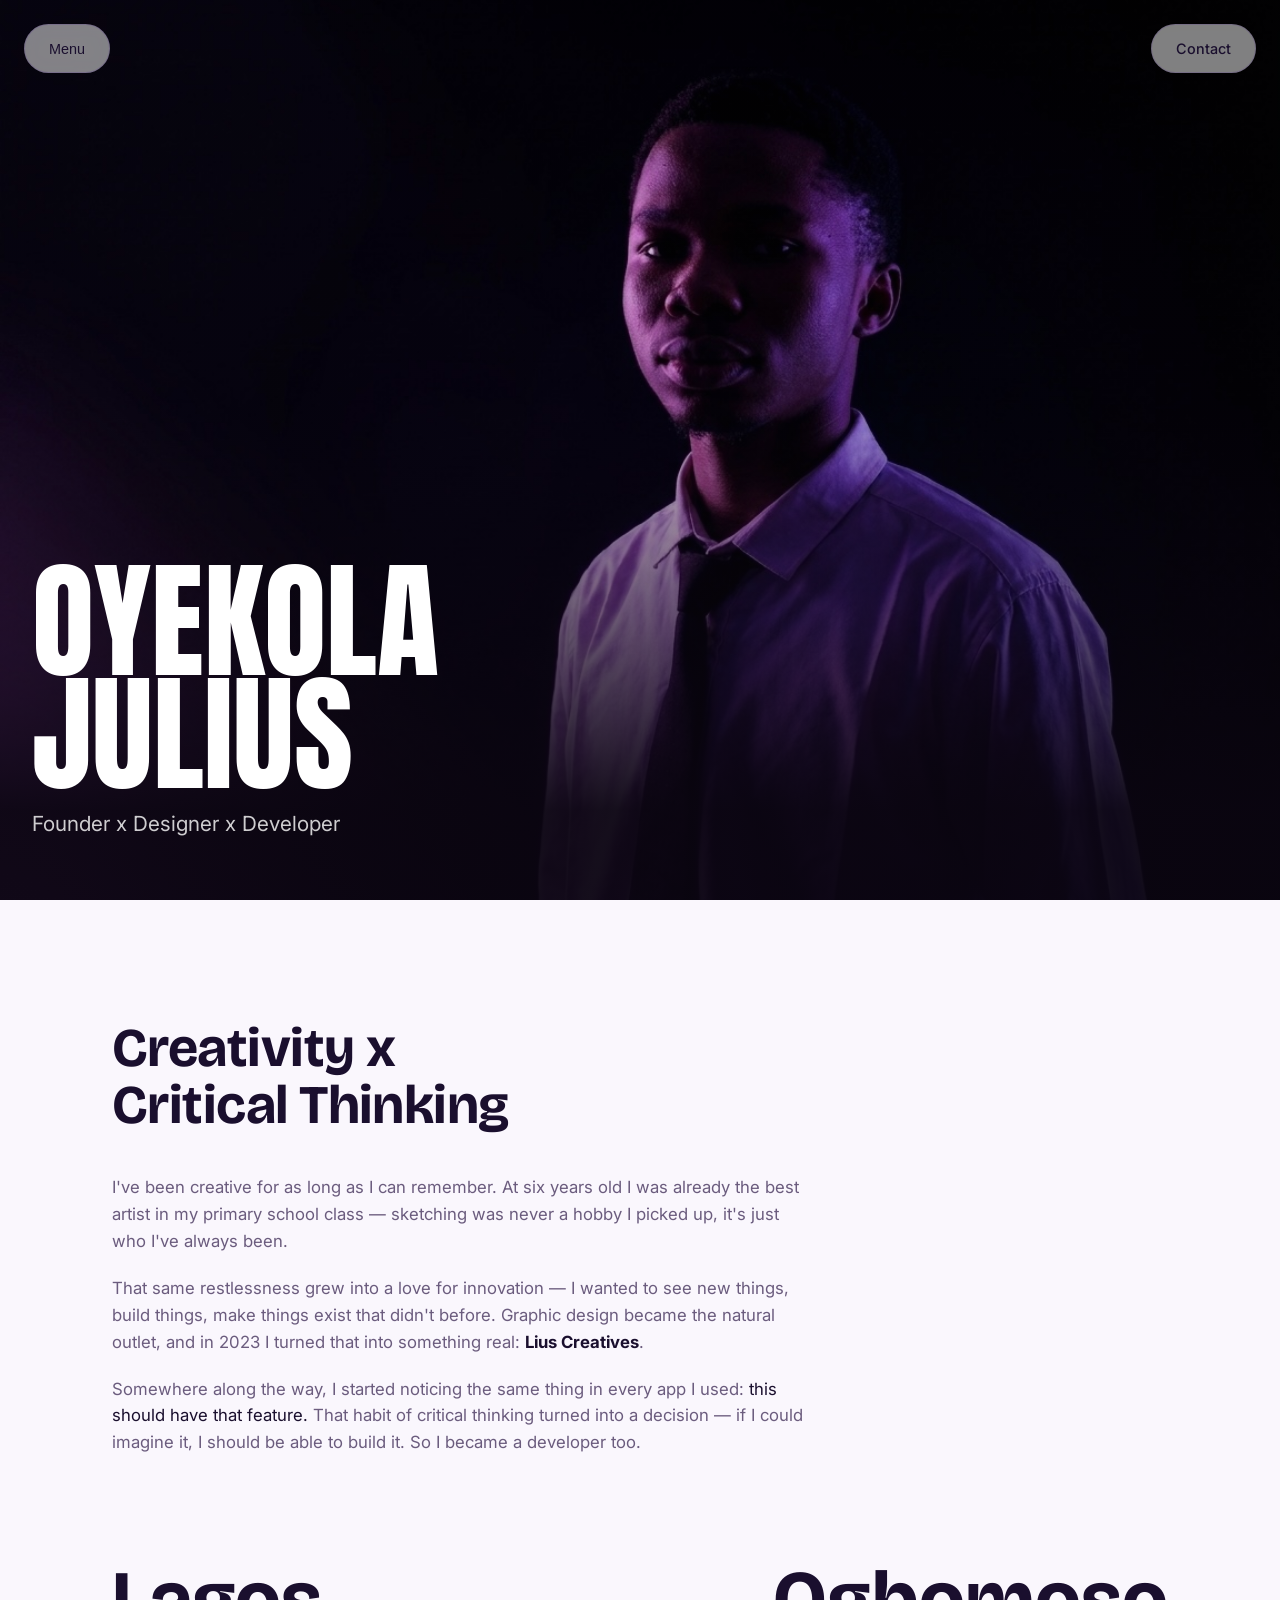
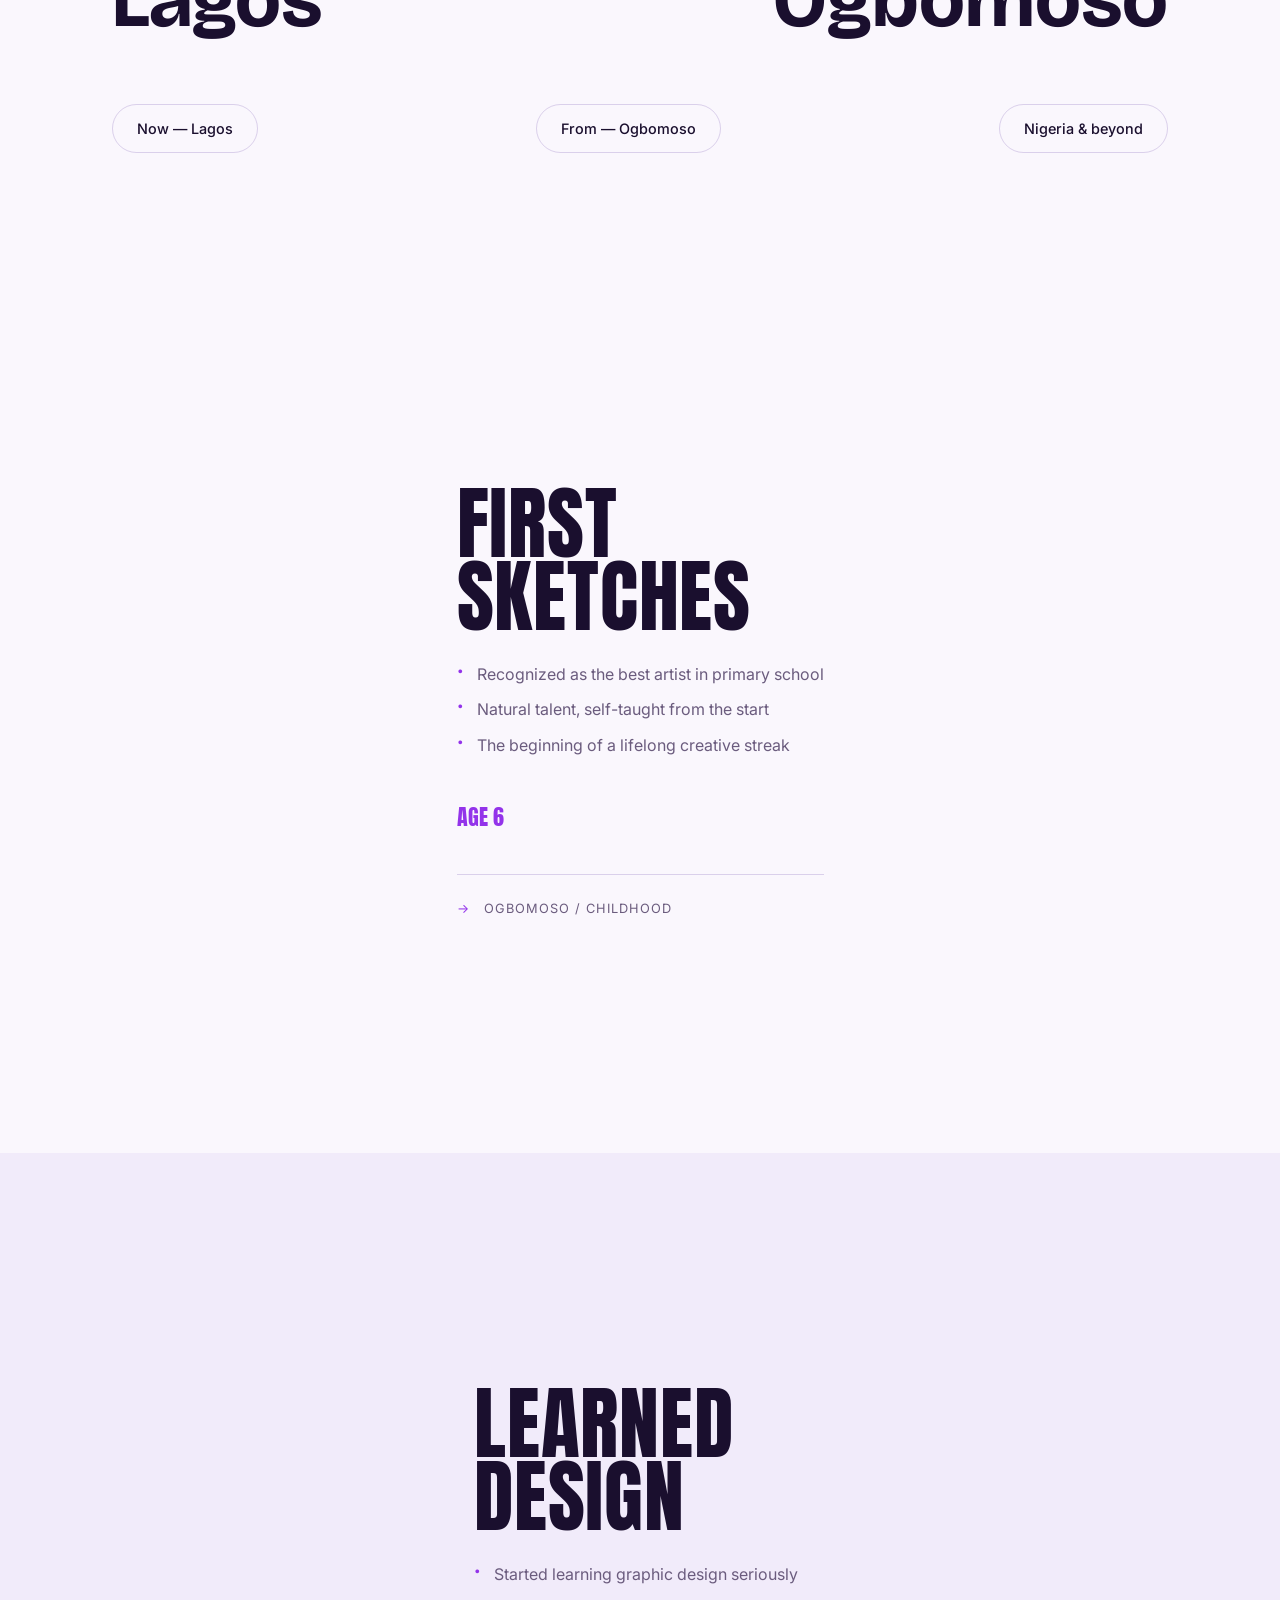
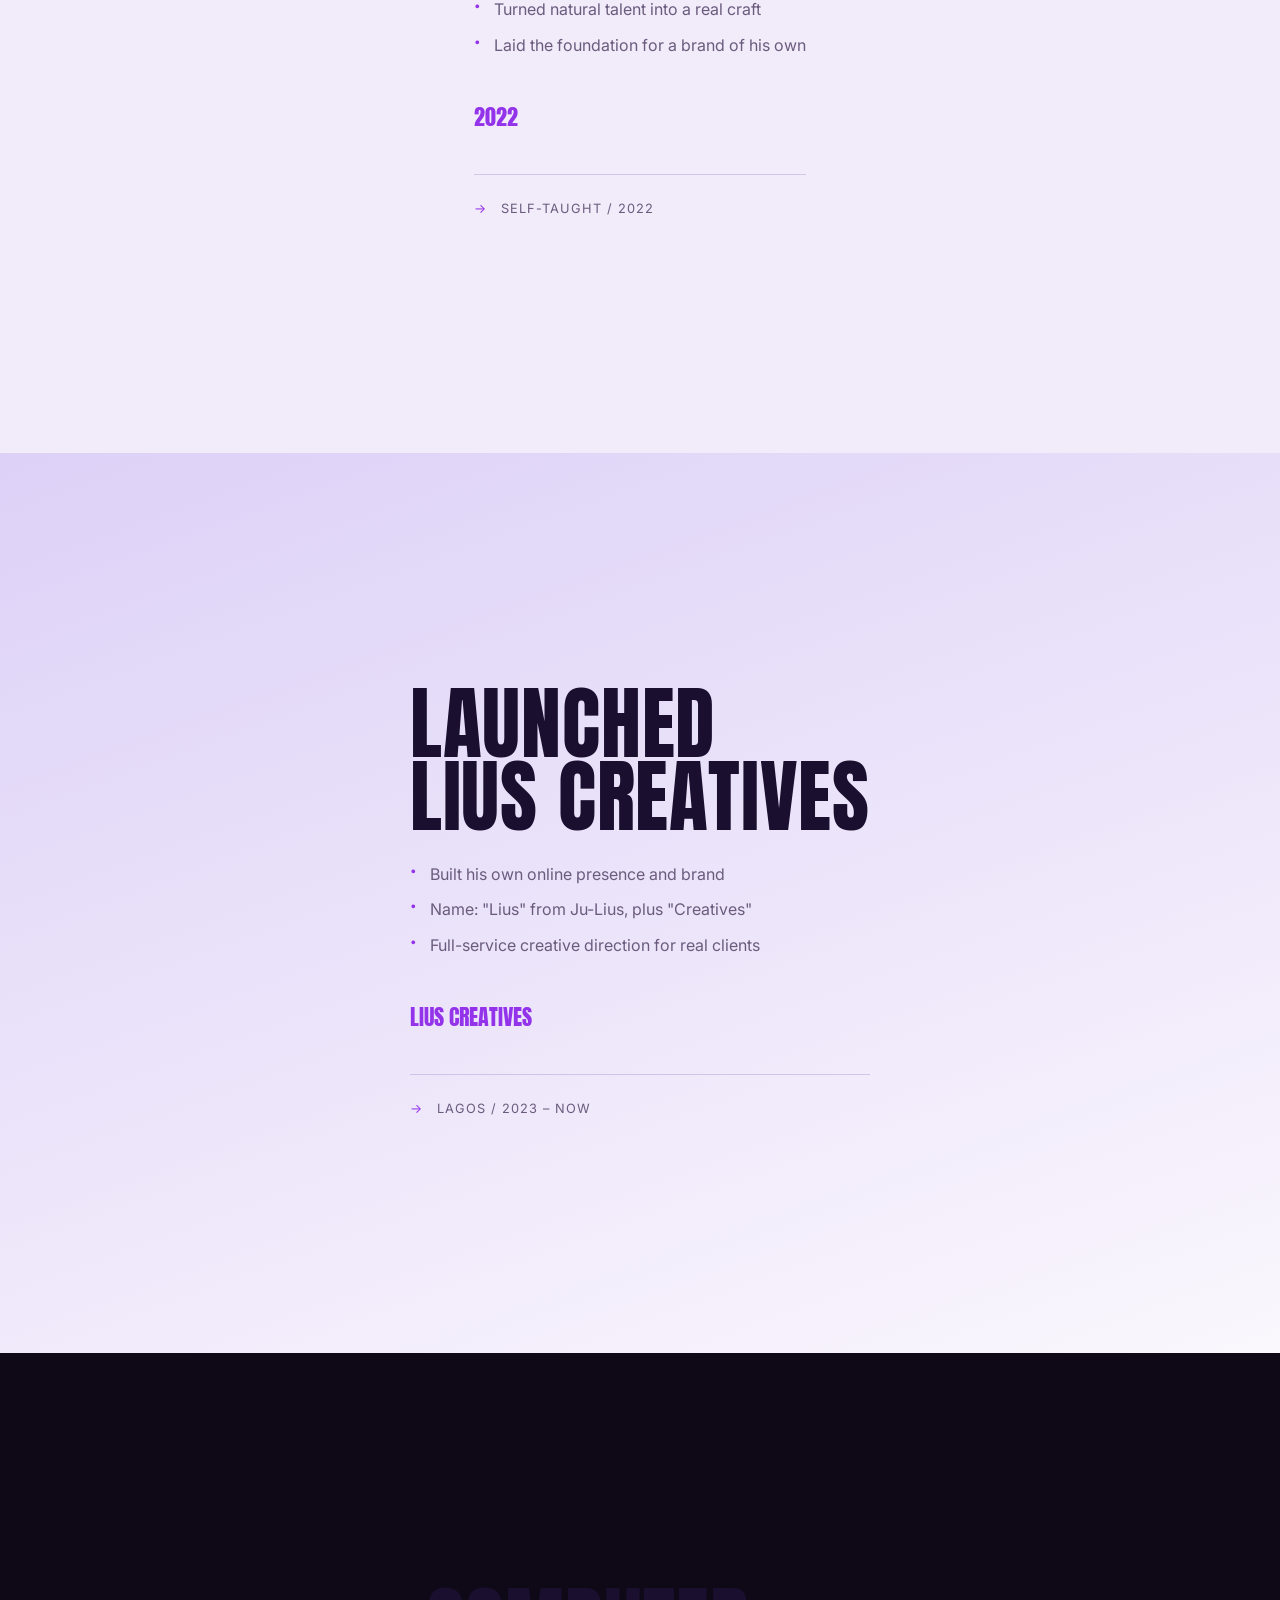
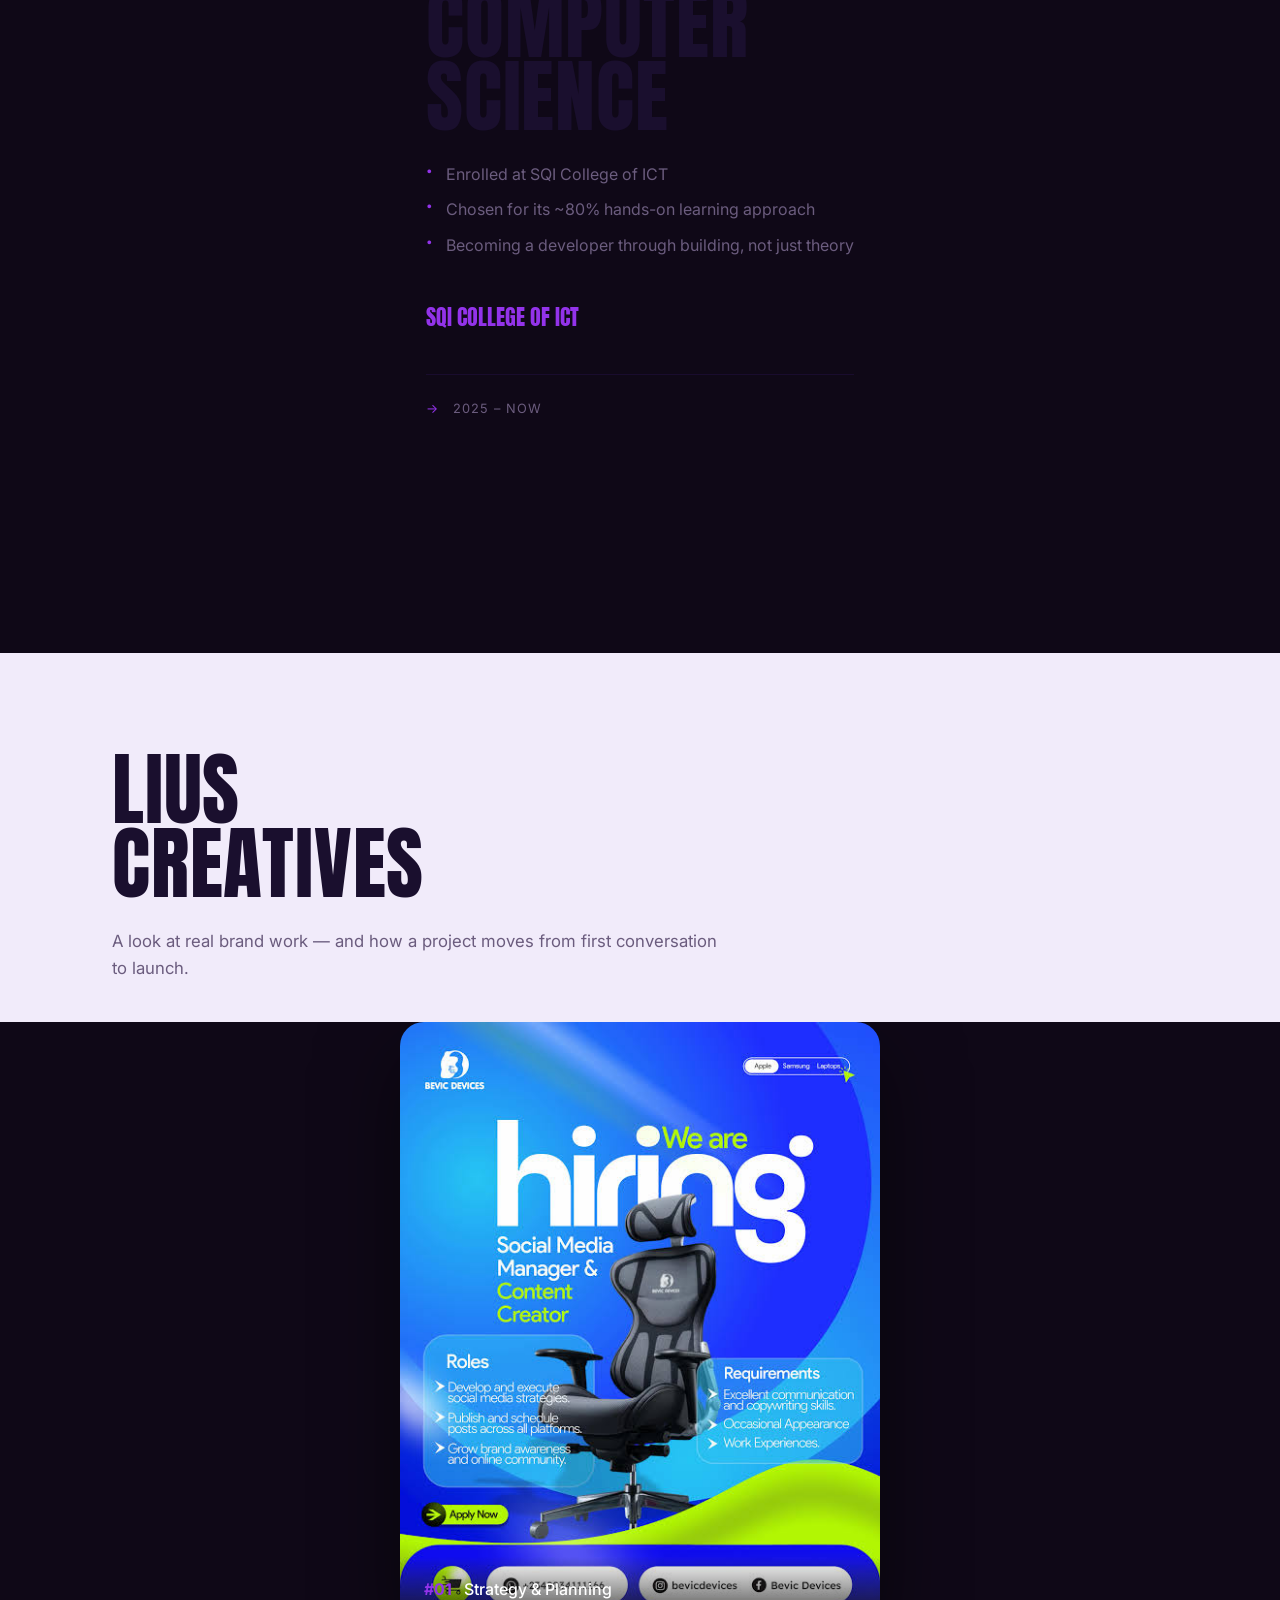
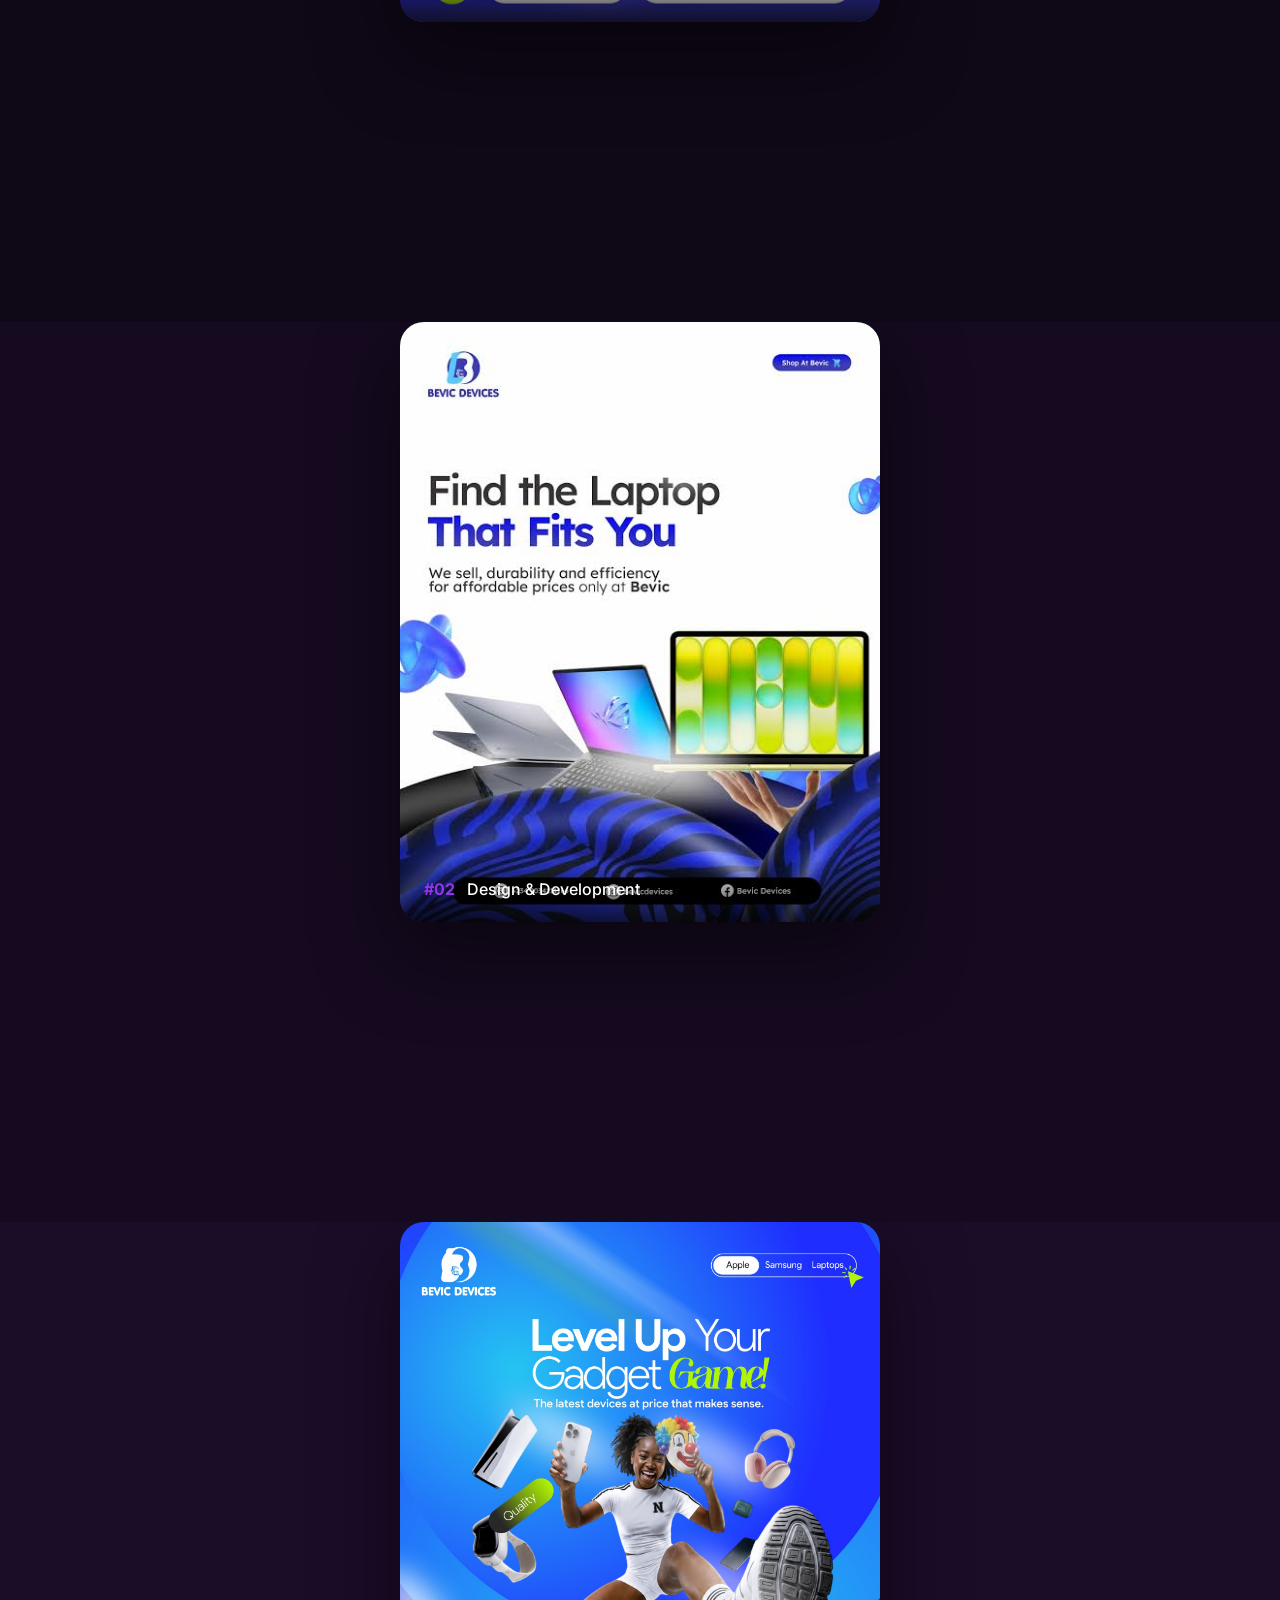
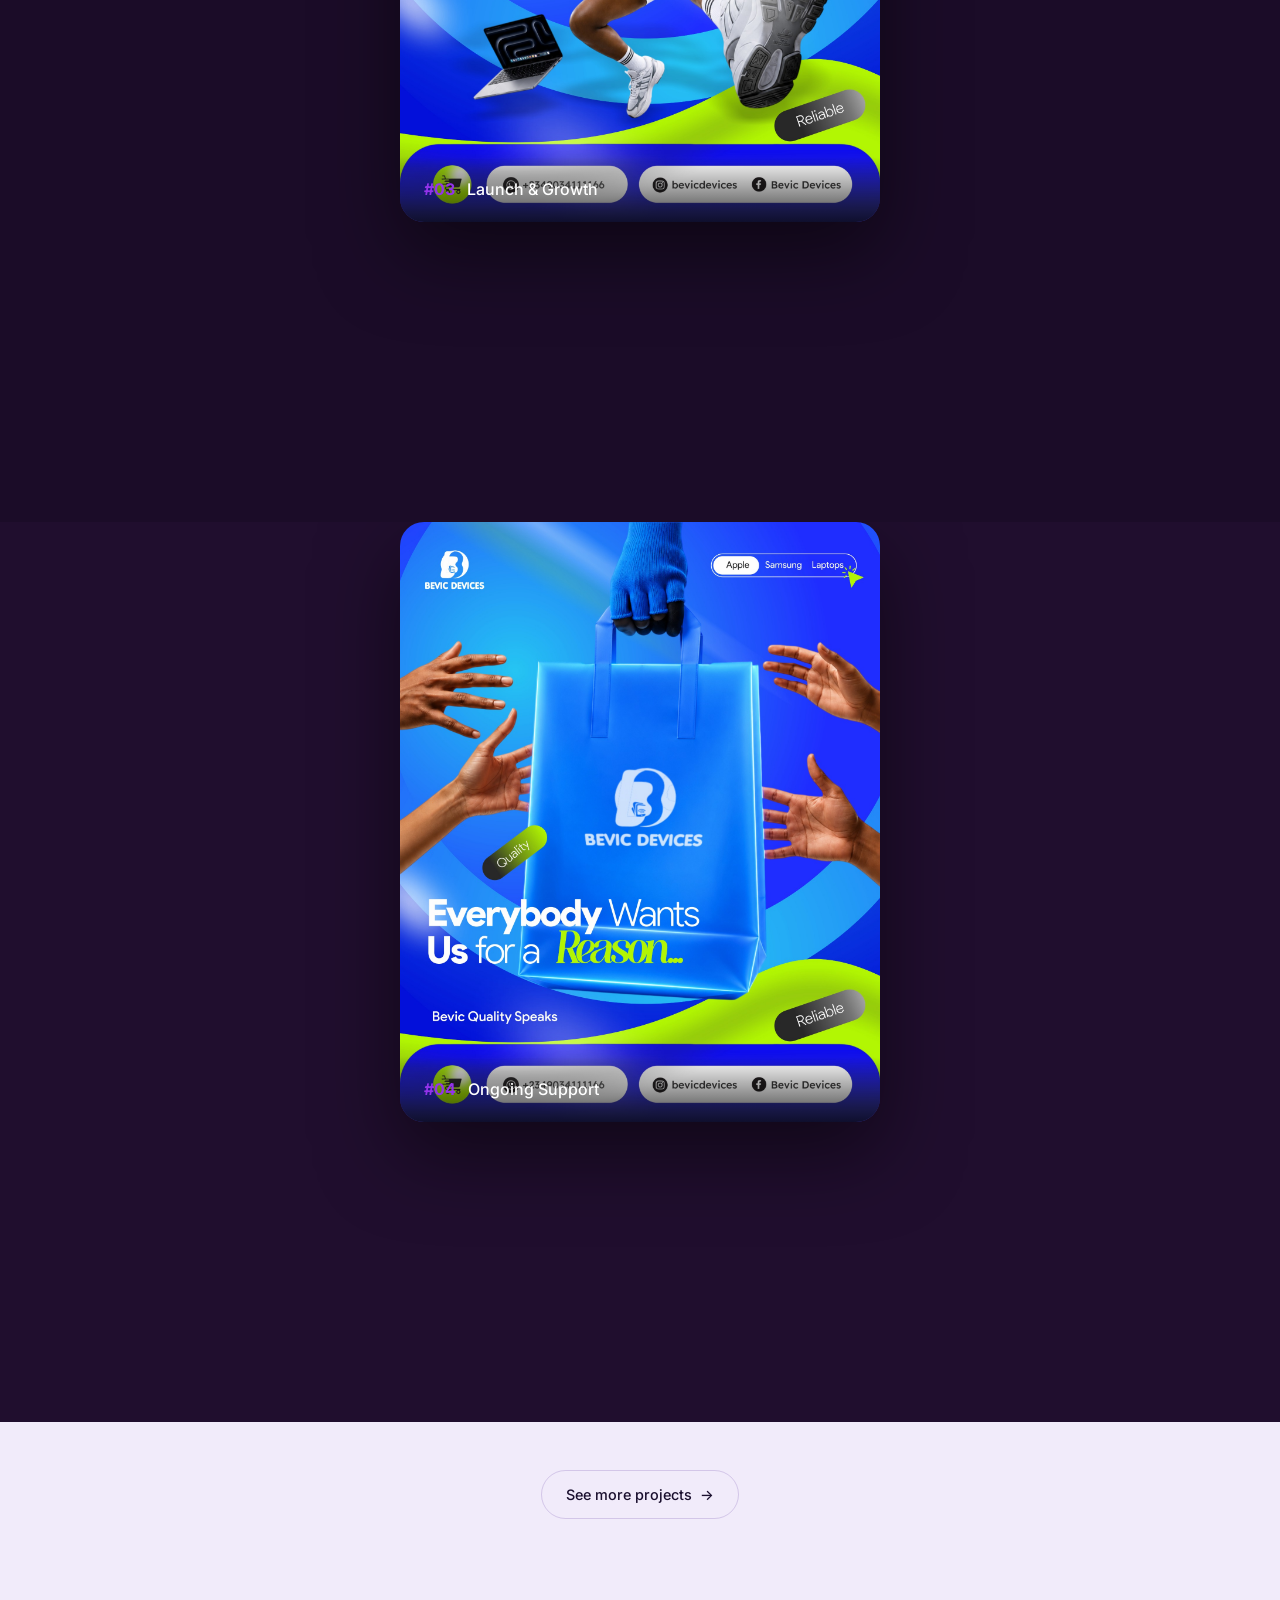
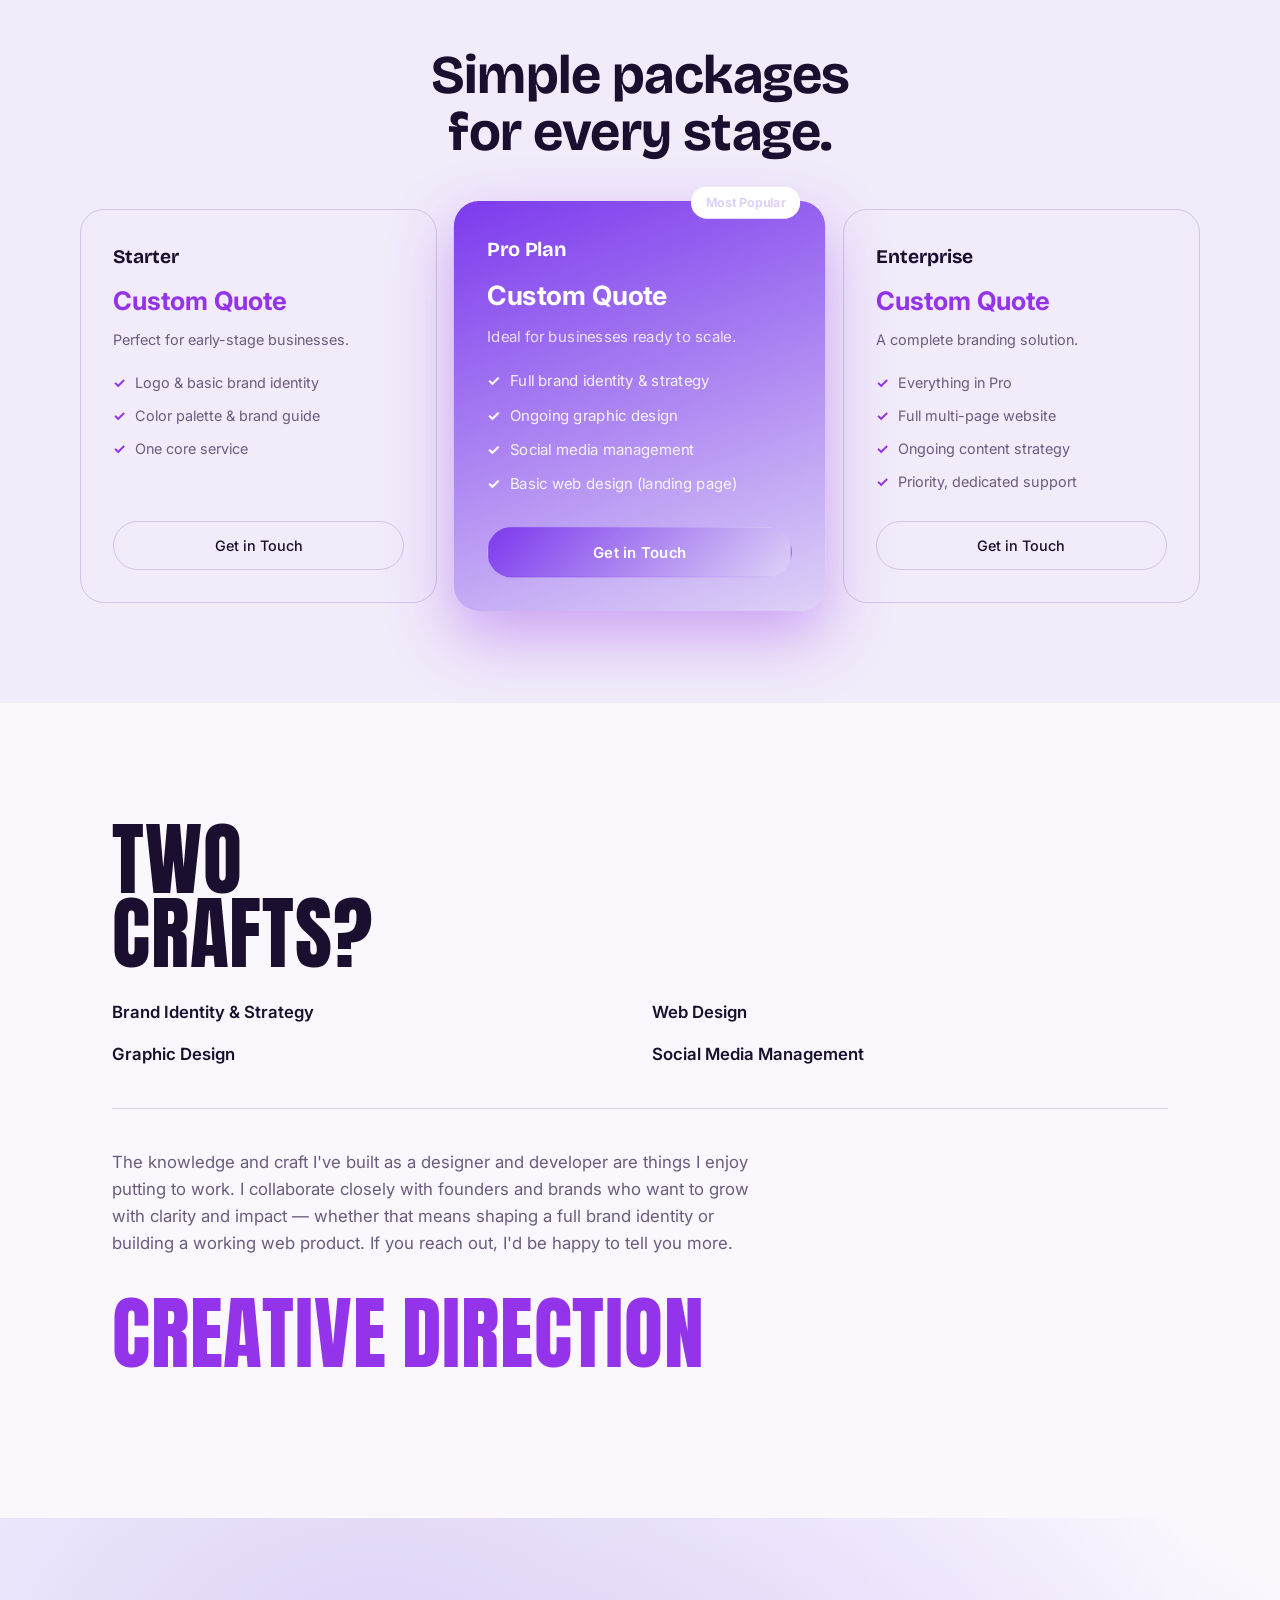
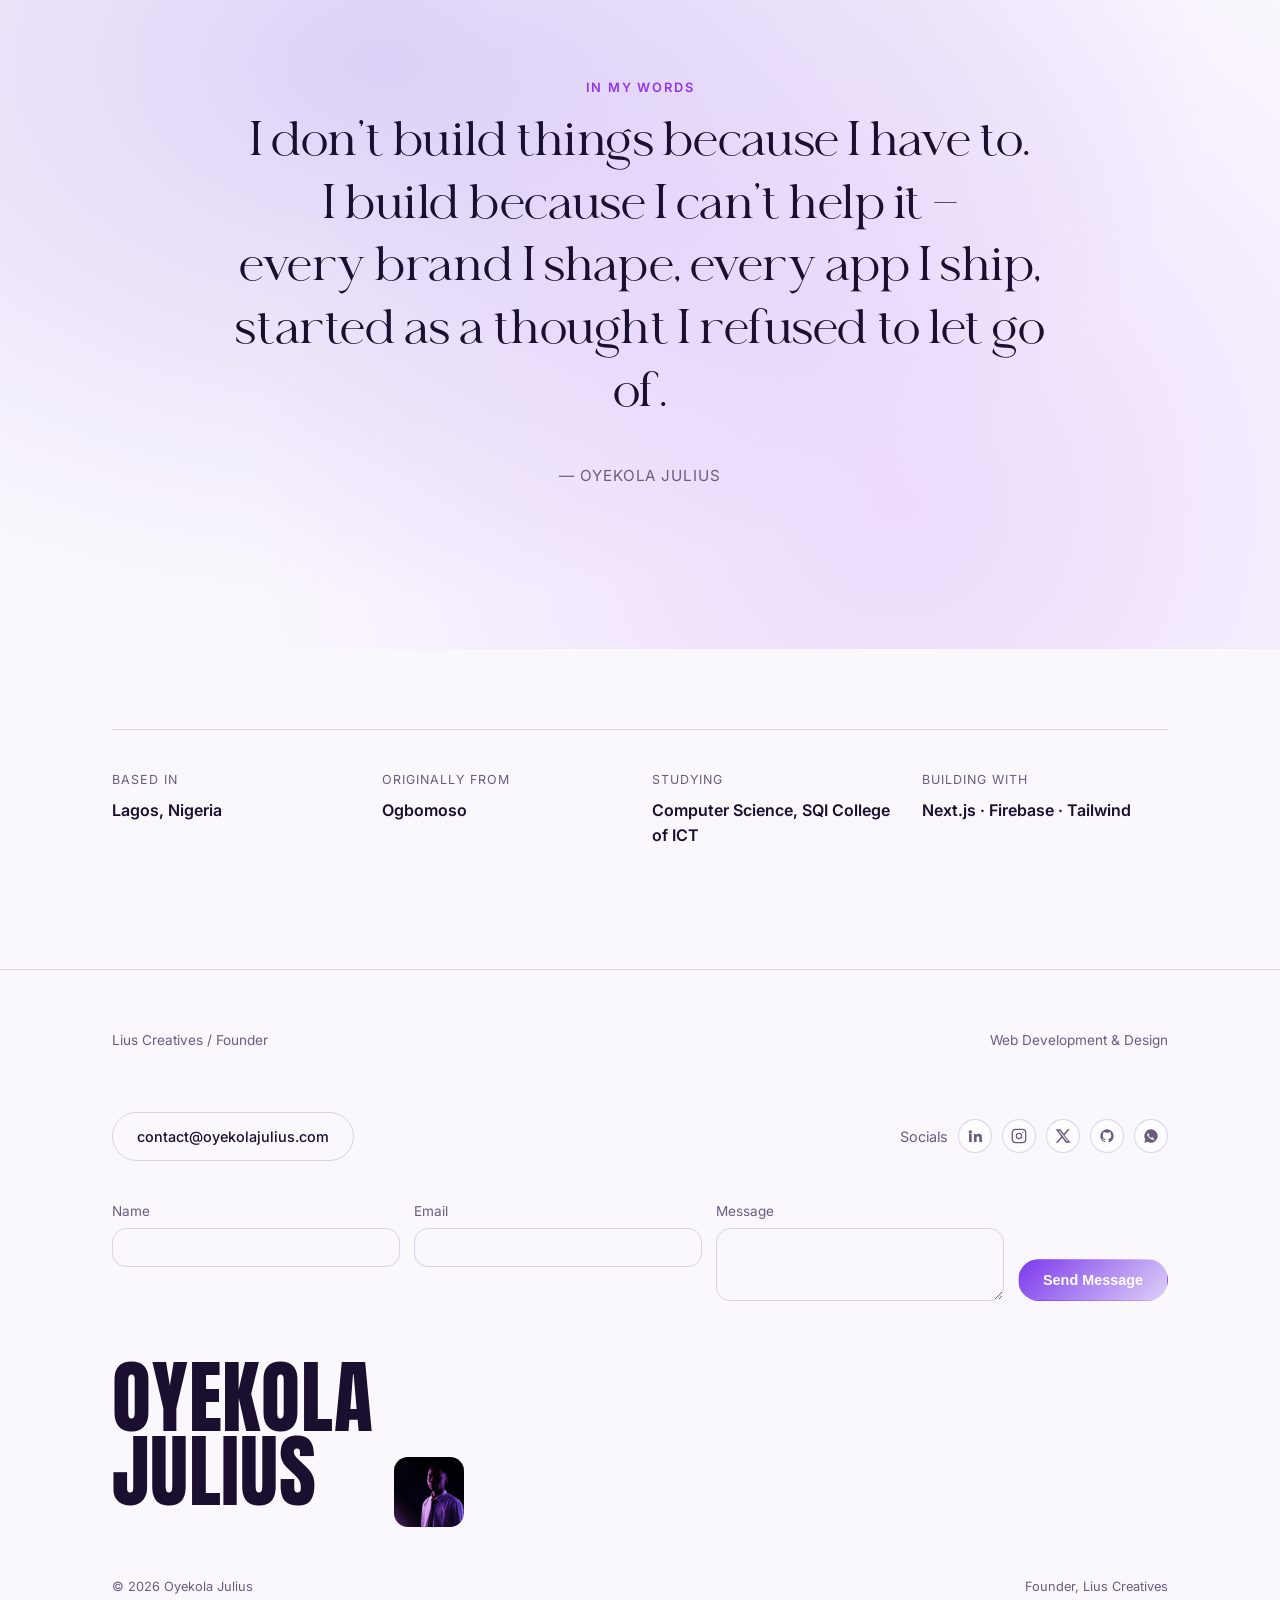
==== index.html @ c667759e "Add files via upload" ====
<!DOCTYPE html>
<html lang="en">
<head>
<meta charset="UTF-8">
<meta name="viewport" content="width=device-width, initial-scale=1.0">
<title>Oyekola Julius — Founder, Lius Creatives</title>
<meta name="description" content="Oyekola Julius is the founder of Lius Creatives, designing and building exceptional brand identities and digital products for businesses in Nigeria and beyond.">

<meta property="og:title" content="Oyekola Julius — Founder, Lius Creatives">
<meta property="og:description" content="Founder of Lius Creatives. Designer, developer, and critical thinker building brand identities and digital products from Nigeria.">
<meta property="og:type" content="website">
<meta property="og:url" content="https://oyekolajulius.com">
<meta property="og:image" content="og-image.jpg">

<script type="application/ld+json">
{
  "@context": "https://schema.org",
  "@type": "Person",
  "name": "Oyekola Julius",
  "alternateName": "Julius",
  "url": "https://oyekolajulius.com",
  "jobTitle": "Founder",
  "worksFor": {
    "@type": "Organization",
    "name": "Lius Creatives",
    "url": "https://oyekolajulius.com"
  },
  "alumniOf": {
    "@type": "CollegeOrUniversity",
    "name": "SQI College of ICT"
  },
  "sameAs": [
    "https://instagram.com/",
    "https://twitter.com/",
    "https://linkedin.com/",
    "https://github.com/",
    "https://tiktok.com/"
  ]
}
</script>

<link rel="icon" type="image/svg+xml" href="favicon.svg">
<link rel="preconnect" href="https://fonts.googleapis.com">
<link rel="preconnect" href="https://fonts.gstatic.com" crossorigin>
<link href="https://fonts.googleapis.com/css2?family=Inter:wght@400;500;600;700;800&family=Bricolage+Grotesque:opsz,wght@12..96,400..800&family=Anton&display=swap" rel="stylesheet">
<link rel="stylesheet" href="styles.css">
</head>
<body>

<!-- ============ NAV ============ -->
<header class="nav-wrap">
  <button class="pill-btn menu-btn" id="menuBtn" aria-expanded="false">Menu</button>
  <a href="#contact" class="pill-btn contact-btn">Contact</a>
</header>

<div class="menu-overlay" id="menuOverlay">
  <nav class="menu-links">
    <a href="#top">Home</a>
    <a href="#bio">Bio</a>
    <a href="#journey">Journey</a>
    <a href="#lius">Lius Creatives</a>
    <a href="#voice">Voice</a>
    <a href="#contact">Contact</a>
  </nav>
  <button class="theme-toggle" id="themeToggle" aria-label="Toggle dark and light mode">
    <svg class="icon-sun" viewBox="0 0 24 24" fill="none" stroke="currentColor" stroke-width="2" stroke-linecap="round"><circle cx="12" cy="12" r="4"/><path d="M12 2v2M12 20v2M4.93 4.93l1.41 1.41M17.66 17.66l1.41 1.41M2 12h2M20 12h2M6.34 17.66l-1.41 1.41M19.07 4.93l-1.41 1.41"/></svg>
    <span class="toggle-dot"></span>
    <svg class="icon-moon" viewBox="0 0 24 24" fill="none" stroke="currentColor" stroke-width="2" stroke-linecap="round"><path d="M21 12.79A9 9 0 1 1 11.21 3 7 7 0 0 0 21 12.79z"/></svg>
  </button>
</div>

<main>

  <!-- ============ HERO ============ -->
  <section class="hero" id="top">
    <img class="hero-bg" src="hero-portrait.jpeg" alt="Portrait of Oyekola Julius">
    <div class="hero-overlay"></div>
    <div class="hero-content">
      <h1 class="hero-name">OYEKOLA<br>JULIUS</h1>
      <p class="hero-tag">Founder x Designer x Developer</p>
    </div>
  </section>

  <!-- ============ INTRO / SWASH HEADLINE ============ -->
  <section class="intro">
    <div class="section-inner">
      <h2 class="swash-heading">Creativity x<br>Critical Thinking</h2>
      <div class="intro-copy">
        <p>I've been creative for as long as I can remember. At six years old I was already the best artist in my primary school class — sketching was never a hobby I picked up, it's just who I've always been.</p>
        <p>That same restlessness grew into a love for innovation — I wanted to see new things, build things, make things exist that didn't before. Graphic design became the natural outlet, and in 2023 I turned that into something real: <strong>Lius Creatives</strong>.</p>
        <p>Somewhere along the way, I started noticing the same thing in every app I used: <em>this should have that feature.</em> That habit of critical thinking turned into a decision — if I could imagine it, I should be able to build it. So I became a developer too.</p>
      </div>

      <div class="geo-tags">
        <span class="geo-tag geo-left">Lagos</span>
        <span class="geo-tag geo-right">Ogbomoso</span>
        <div class="geo-connector">
          <span class="pill-outline">Now — Lagos</span>
          <span class="pill-outline geo-mid">Nigeria &amp; beyond</span>
          <span class="pill-outline">From — Ogbomoso</span>
        </div>
      </div>
    </div>
  </section>

  <!-- ============ JOURNEY (stacking panels) ============ -->
  <section class="journey" id="journey">
    <div class="stack">
      <div class="stack-panel jr-panel jr-panel-1">
        <div class="section-inner jr-inner">
          <h3 class="jr-heading">FIRST<br>SKETCHES</h3>
          <ul class="jr-facts">
            <li>Recognized as the best artist in primary school</li>
            <li>Natural talent, self-taught from the start</li>
            <li>The beginning of a lifelong creative streak</li>
          </ul>
          <div class="jr-wordmark">Age 6</div>
          <div class="jr-footer">
            <span class="jr-arrow">→</span>
            <span>OGBOMOSO / CHILDHOOD</span>
          </div>
        </div>
      </div>

      <div class="stack-panel jr-panel jr-panel-2">
        <div class="section-inner jr-inner">
          <h3 class="jr-heading">LEARNED<br>DESIGN</h3>
          <ul class="jr-facts">
            <li>Started learning graphic design seriously</li>
            <li>Turned natural talent into a real craft</li>
            <li>Laid the foundation for a brand of his own</li>
          </ul>
          <div class="jr-wordmark">2022</div>
          <div class="jr-footer">
            <span class="jr-arrow">→</span>
            <span>SELF-TAUGHT / 2022</span>
          </div>
        </div>
      </div>

      <div class="stack-panel jr-panel jr-panel-3">
        <div class="section-inner jr-inner">
          <h3 class="jr-heading">LAUNCHED<br>LIUS CREATIVES</h3>
          <ul class="jr-facts">
            <li>Built his own online presence and brand</li>
            <li>Name: "Lius" from Ju-Lius, plus "Creatives"</li>
            <li>Full-service creative direction for real clients</li>
          </ul>
          <div class="jr-wordmark">Lius Creatives</div>
          <div class="jr-footer">
            <span class="jr-arrow">→</span>
            <span>LAGOS / 2023 – NOW</span>
          </div>
        </div>
      </div>

      <div class="stack-panel jr-panel jr-panel-4">
        <div class="section-inner jr-inner">
          <h3 class="jr-heading">COMPUTER<br>SCIENCE</h3>
          <ul class="jr-facts">
            <li>Enrolled at SQI College of ICT</li>
            <li>Chosen for its ~80% hands-on learning approach</li>
            <li>Becoming a developer through building, not just theory</li>
          </ul>
          <div class="jr-wordmark">SQI College of ICT</div>
          <div class="jr-footer">
            <span class="jr-arrow">→</span>
            <span>2025 – NOW</span>
          </div>
        </div>
      </div>
    </div>
  </section>

  <!-- ============ LIUS CREATIVES ============ -->
  <section class="lius" id="lius">
    <div class="section-inner lius-intro">
      <h2 class="jr-heading lius-title">LIUS<br>CREATIVES</h2>
      <p class="lius-lead">A look at real brand work — and how a project moves from first conversation to launch.</p>
    </div>

    <div class="stack lius-stack">
      <div class="stack-panel lius-panel lius-panel-1">
        <div class="lius-panel-inner">
          <img src="bevic-1.jpeg" alt="Bevic Devices hiring post design" loading="lazy">
          <div class="lius-panel-caption"><span class="pstep-num">#01</span><span class="pstep-label">Strategy &amp; Planning</span></div>
        </div>
      </div>
      <div class="stack-panel lius-panel lius-panel-2">
        <div class="lius-panel-inner">
          <img src="bevic-2.jpeg" alt="Bevic Devices product ad design" loading="lazy">
          <div class="lius-panel-caption"><span class="pstep-num">#02</span><span class="pstep-label">Design &amp; Development</span></div>
        </div>
      </div>
      <div class="stack-panel lius-panel lius-panel-3">
        <div class="lius-panel-inner">
          <img src="bevic-3.jpeg" alt="Bevic Devices campaign design" loading="lazy">
          <div class="lius-panel-caption"><span class="pstep-num">#03</span><span class="pstep-label">Launch &amp; Growth</span></div>
        </div>
      </div>
      <div class="stack-panel lius-panel lius-panel-4">
        <div class="lius-panel-inner">
          <img src="bevic-4.jpeg" alt="Bevic Devices brand statement design" loading="lazy">
          <div class="lius-panel-caption"><span class="pstep-num">#04</span><span class="pstep-label">Ongoing Support</span></div>
        </div>
      </div>
    </div>

    <div class="carousel-cta-wrap">
      <a href="#contact" class="pill-outline carousel-cta">See more projects <span class="cta-arrow">→</span></a>
    </div>

    <div class="section-inner pricing-block">
      <h3 class="swash-heading pricing-title">Simple packages<br>for every stage.</h3>
      <div class="pricing-grid">
        <div class="price-card">
          <h4>Starter</h4>
          <p class="price-tag">Custom Quote</p>
          <p class="price-desc">Perfect for early-stage businesses.</p>
          <ul class="price-features">
            <li>Logo &amp; basic brand identity</li>
            <li>Color palette &amp; brand guide</li>
            <li>One core service</li>
          </ul>
          <a href="#contact" class="pill-outline price-cta">Get in Touch</a>
        </div>
        <div class="price-card price-popular">
          <span class="popular-badge">Most Popular</span>
          <h4>Pro Plan</h4>
          <p class="price-tag">Custom Quote</p>
          <p class="price-desc">Ideal for businesses ready to scale.</p>
          <ul class="price-features">
            <li>Full brand identity &amp; strategy</li>
            <li>Ongoing graphic design</li>
            <li>Social media management</li>
            <li>Basic web design (landing page)</li>
          </ul>
          <a href="#contact" class="pill-solid price-cta">Get in Touch</a>
        </div>
        <div class="price-card">
          <h4>Enterprise</h4>
          <p class="price-tag">Custom Quote</p>
          <p class="price-desc">A complete branding solution.</p>
          <ul class="price-features">
            <li>Everything in Pro</li>
            <li>Full multi-page website</li>
            <li>Ongoing content strategy</li>
            <li>Priority, dedicated support</li>
          </ul>
          <a href="#contact" class="pill-outline price-cta">Get in Touch</a>
        </div>
      </div>
    </div>
  </section>

  <!-- ============ WHAT I DO / CTA ============ -->
  <section class="offer">
    <div class="section-inner">
      <h2 class="jr-heading offer-title">TWO<br>CRAFTS?</h2>
      <div class="offer-grid">
        <div class="offer-col">
          <h4>Brand Identity &amp; Strategy</h4>
          <h4>Graphic Design</h4>
        </div>
        <div class="offer-col">
          <h4>Web Design</h4>
          <h4>Social Media Management</h4>
        </div>
      </div>
      <p class="offer-copy">The knowledge and craft I've built as a designer and developer are things I enjoy putting to work. I collaborate closely with founders and brands who want to grow with clarity and impact — whether that means shaping a full brand identity or building a working web product. If you reach out, I'd be happy to tell you more.</p>
      <div class="offer-tags">
        <span class="jr-heading offer-tag">CREATIVE</span>
        <span class="jr-heading offer-tag">DIRECTION</span>
      </div>
    </div>
  </section>

  <!-- ============ VOICE ============ -->
  <section class="voice" id="voice">
    <div class="voice-glow"></div>
    <div class="section-inner voice-inner">
      <p class="eyebrow voice-eyebrow">In My Words</p>
      <p class="voice-statement">
        I don't build things because I have to.<br>
        I build because I can't help it —<br>
        every brand I shape, every app I ship,<br>
        started as a thought I refused to let go of.
      </p>
      <p class="voice-signoff">— Oyekola Julius</p>
    </div>
  </section>

  <!-- ============ BIO FACTS ============ -->
  <section class="bio" id="bio">
    <div class="section-inner bio-grid">
      <div class="bio-facts">
        <div class="fact"><span class="fact-label">Based in</span><span class="fact-value">Lagos, Nigeria</span></div>
        <div class="fact"><span class="fact-label">Originally from</span><span class="fact-value">Ogbomoso</span></div>
        <div class="fact"><span class="fact-label">Studying</span><span class="fact-value">Computer Science, SQI College of ICT</span></div>
        <div class="fact"><span class="fact-label">Building with</span><span class="fact-value">Next.js · Firebase · Tailwind</span></div>
      </div>
    </div>
  </section>

</main>

<!-- ============ FOOTER ============ -->
<footer class="site-footer" id="contact">
  <div class="section-inner footer-top">
    <span class="footer-credit">Lius Creatives / Founder</span>
    <span class="footer-credit footer-credit-right">Web Development &amp; Design</span>
  </div>

  <div class="section-inner footer-contact">
    <a href="#" class="pill-outline email-pill" id="emailPill">contact@oyekolajulius.com</a>
    <div class="footer-socials">
      <span>Socials</span>
      <a href="#" class="social-circle" aria-label="LinkedIn"><svg viewBox="0 0 24 24" fill="currentColor"><path d="M4.98 3.5a2.5 2.5 0 1 1 0 5 2.5 2.5 0 0 1 0-5zM3 9h4v12H3V9zm7 0h3.8v1.7h.05c.53-1 1.83-2.05 3.77-2.05 4.03 0 4.78 2.65 4.78 6.1V21h-4v-5.6c0-1.34-.02-3.07-1.87-3.07-1.87 0-2.16 1.46-2.16 2.97V21h-4V9z"/></svg></a>
      <a href="#" class="social-circle" aria-label="Instagram"><svg viewBox="0 0 24 24" fill="none" stroke="currentColor" stroke-width="2"><rect x="2" y="2" width="20" height="20" rx="5"/><circle cx="12" cy="12" r="4"/><circle cx="17.5" cy="6.5" r="1" fill="currentColor" stroke="none"/></svg></a>
      <a href="#" class="social-circle" aria-label="X / Twitter"><svg viewBox="0 0 24 24" fill="currentColor"><path d="M18.9 2H22l-7.6 8.7L23.3 22h-7.1l-5.5-7.2L4.4 22H1.3l8.1-9.3L1 2h7.3l5 6.6L18.9 2zm-1.2 18h1.7L7.4 4H5.6l12.1 16z"/></svg></a>
      <a href="#" class="social-circle" aria-label="GitHub"><svg viewBox="0 0 24 24" fill="currentColor"><path d="M12 2a10 10 0 0 0-3.16 19.5c.5.09.68-.22.68-.48v-1.7c-2.78.6-3.37-1.34-3.37-1.34-.46-1.16-1.11-1.47-1.11-1.47-.9-.62.07-.6.07-.6 1 .07 1.53 1.03 1.53 1.03.9 1.53 2.34 1.09 2.91.83.09-.65.35-1.09.63-1.34-2.22-.25-4.56-1.11-4.56-4.95 0-1.1.39-1.99 1.03-2.69-.1-.26-.45-1.29.1-2.69 0 0 .84-.27 2.75 1.02a9.4 9.4 0 0 1 5 0c1.91-1.3 2.75-1.02 2.75-1.02.55 1.4.2 2.43.1 2.69.64.7 1.03 1.6 1.03 2.69 0 3.85-2.34 4.7-4.57 4.94.36.31.68.92.68 1.85v2.74c0 .27.18.58.69.48A10 10 0 0 0 12 2z"/></svg></a>
      <a href="#" class="social-circle" id="footerWhatsapp" aria-label="WhatsApp"><svg viewBox="0 0 24 24" fill="currentColor"><path d="M12 2a10 10 0 0 0-8.6 15.1L2 22l5.06-1.33A10 10 0 1 0 12 2zm5.6 14.3c-.24.68-1.4 1.3-1.94 1.38-.5.08-1.13.11-1.83-.11a15 15 0 0 1-1.62-.6 12 12 0 0 1-4.6-4.06c-.68-.9-1.13-1.98-1.26-2.5-.13-.52-.02-1.02.24-1.4.22-.32.5-.5.72-.68.2-.16.4-.24.55-.24l.4.01c.13 0 .3-.05.47.36l.66 1.6c.06.14.1.3.02.48-.08.18-.13.29-.26.44l-.36.4c-.12.13-.25.27-.1.53.14.26.63 1.05 1.36 1.7.94.85 1.75 1.13 2 1.26.25.13.4.11.55-.06l.5-.6c.18-.22.34-.18.56-.1l1.5.7c.22.1.37.16.42.25.06.1.06.55-.18 1.24z"/></svg></a>
    </div>
  </div>

  <div class="section-inner footer-form-row">
    <form id="contactForm" class="footer-form">
      <label><span>Name</span><input type="text" name="name" required></label>
      <label><span>Email</span><input type="email" name="email" required></label>
      <label><span>Message</span><textarea name="message" rows="3" required></textarea></label>
      <button type="submit" class="pill-solid">Send Message</button>
    </form>
  </div>

  <div class="section-inner footer-name-row">
    <h2 class="jr-heading footer-name">OYEKOLA<br>JULIUS</h2>
    <img class="footer-thumb" src="hero-portrait.jpeg" alt="Oyekola Julius">
  </div>

  <div class="section-inner footer-bottom">
    <span id="year-wrap">&copy; <span id="year"></span> Oyekola Julius</span>
    <span>Founder, Lius Creatives</span>
  </div>
</footer>

<script src="main.js"></script>
</body>
</html>
---- styles.css ----
/* ===================== FONTS ===================== */
@font-face {
  font-family: 'Orange Avenue';
  src: url('OrangeAvenueDEMO-Regular.otf') format('opentype');
  font-weight: 400;
  font-style: normal;
  font-display: swap;
}

/* ===================== TOKENS ===================== */
:root {
  --bg: #0A0510;
  --bg-elevated: #120A1C;
  --surface-glass: rgba(255,255,255,0.045);
  --border-glass: rgba(255,255,255,0.14);
  --accent: #9333EA;
  --accent-soft: #C084FC;
  --accent-deep: #4C1D95;
  --text: #F3E8FF;
  --text-muted: #A78BC4;
  --radius-pill: 999px;
  --radius-card: 24px;
  --font-display: 'Orange Avenue', 'Georgia', serif;
  --font-heading: 'Anton', 'Georgia', sans-serif;
  --font-swash: 'Bricolage Grotesque', 'Georgia', sans-serif;
  --font-body: 'Inter', -apple-system, BlinkMacSystemFont, sans-serif;
  --ease: cubic-bezier(0.16, 1, 0.3, 1);
}

[data-theme="light"] {
  --bg: #FAF7FD;
  --bg-elevated: #F1EBFA;
  --surface-glass: rgba(255,255,255,0.6);
  --border-glass: rgba(76,29,149,0.18);
  --accent: #7C3AED;
  --accent-soft: #9333EA;
  --accent-deep: #DDD1F7;
  --text: #1A0F2E;
  --text-muted: #6B5C7E;
}

* { margin: 0; padding: 0; box-sizing: border-box; }
html { scroll-behavior: smooth; }

body {
  background: var(--bg);
  color: var(--text);
  font-family: var(--font-body);
  line-height: 1.6;
  -webkit-font-smoothing: antialiased;
  transition: background 0.4s var(--ease), color 0.4s var(--ease);
  overflow-x: hidden;
}

@media (prefers-reduced-motion: reduce) {
  html { scroll-behavior: auto; }
  * { animation-duration: 0.01ms !important; transition-duration: 0.01ms !important; }
}

a { color: inherit; text-decoration: none; }
ul { list-style: none; }
img { max-width: 100%; display: block; }
:focus-visible { outline: 2px solid var(--accent-soft); outline-offset: 3px; }

.section-inner { max-width: 1120px; margin: 0 auto; padding: 0 32px; }

.eyebrow {
  font-size: 0.8rem;
  font-weight: 600;
  letter-spacing: 0.14em;
  text-transform: uppercase;
  color: var(--accent-soft);
  margin-bottom: 16px;
}

/* Bold tall condensed headline — Anton */
.jr-heading {
  font-family: var(--font-heading);
  font-weight: 400;
  text-transform: uppercase;
  line-height: 0.92;
  letter-spacing: 0.01em;
  color: var(--text);
}

/* Swash accent headline — Bricolage Grotesque */
.swash-heading {
  font-family: var(--font-swash);
  font-weight: 700;
  font-size: clamp(2rem, 5vw, 3.4rem);
  line-height: 1.05;
  letter-spacing: -0.01em;
  color: var(--text);
  margin-bottom: 40px;
}
.swash-heading em { font-style: italic; color: var(--accent-soft); }

/* ===================== PILLS / BUTTONS ===================== */
.pill-btn, .pill-outline, .pill-solid {
  display: inline-flex;
  align-items: center;
  justify-content: center;
  padding: 12px 24px;
  border-radius: var(--radius-pill);
  font-weight: 500;
  font-size: 0.9rem;
  cursor: pointer;
  transition: all 0.25s var(--ease);
  border: 1px solid var(--border-glass);
  background: transparent;
  color: var(--text);
}
.pill-btn:hover, .pill-outline:hover { border-color: var(--accent-soft); color: var(--accent-soft); }

.pill-solid {
  background: linear-gradient(135deg, var(--accent), var(--accent-deep));
  color: #fff;
  border-color: transparent;
  font-weight: 600;
}
.pill-solid:hover { transform: translateY(-2px); box-shadow: 0 10px 30px rgba(147,51,234,0.4); }

/* ===================== NAV ===================== */
.nav-wrap {
  position: fixed;
  top: 24px;
  left: 24px;
  right: 24px;
  z-index: 200;
  display: flex;
  justify-content: space-between;
  pointer-events: none;
}
.nav-wrap .pill-btn { pointer-events: auto; background: rgba(10,5,16,0.4); backdrop-filter: blur(10px); }
[data-theme="light"] .nav-wrap .pill-btn { background: rgba(255,255,255,0.5); }

.menu-overlay {
  position: fixed;
  inset: 0;
  background: var(--bg);
  z-index: 150;
  display: none;
  flex-direction: column;
  align-items: center;
  justify-content: center;
  gap: 40px;
}
.menu-overlay.open { display: flex; }
.menu-links { display: flex; flex-direction: column; align-items: center; gap: 20px; }
.menu-links a {
  font-family: var(--font-heading);
  font-size: clamp(2rem, 6vw, 3.5rem);
  text-transform: uppercase;
  transition: color 0.2s;
}
.menu-links a:hover { color: var(--accent-soft); }

.theme-toggle {
  width: 48px;
  height: 26px;
  border-radius: var(--radius-pill);
  background: var(--surface-glass);
  border: 1px solid var(--border-glass);
  position: relative;
  cursor: pointer;
  color: var(--text-muted);
}
.theme-toggle svg { position: absolute; top: 50%; width: 13px; height: 13px; transform: translateY(-50%); pointer-events: none; }
.icon-sun { left: 6px; }
.icon-moon { right: 6px; }
.toggle-dot {
  position: absolute;
  top: 2px;
  left: 2px;
  width: 20px;
  height: 20px;
  border-radius: 50%;
  background: linear-gradient(135deg, var(--accent-soft), var(--accent));
  transition: transform 0.3s var(--ease);
}
[data-theme="light"] .toggle-dot { transform: translateX(22px); }

/* ===================== HERO ===================== */
.hero {
  position: relative;
  height: 100vh;
  min-height: 640px;
  overflow: hidden;
}
.hero-bg { width: 100%; height: 100%; object-fit: cover; }
.hero-overlay {
  position: absolute;
  inset: 0;
  background: linear-gradient(to top, rgba(10,5,16,0.95) 10%, rgba(10,5,16,0.2) 55%, rgba(10,5,16,0.1) 100%);
}
.hero-content {
  position: absolute;
  bottom: 60px;
  left: 32px;
  right: 32px;
}
.hero-name {
  font-family: var(--font-heading);
  font-weight: 400;
  text-transform: uppercase;
  font-size: clamp(3rem, 12vw, 8rem);
  line-height: 0.88;
  color: #fff;
}
.hero-tag {
  margin-top: 16px;
  font-size: clamp(1rem, 2vw, 1.3rem);
  color: rgba(255,255,255,0.8);
}

/* ===================== INTRO ===================== */
.intro { padding: 120px 0 100px; }
.intro-copy { display: flex; flex-direction: column; gap: 20px; max-width: 70ch; margin-bottom: 80px; }
.intro-copy p { color: var(--text-muted); font-size: 1.05rem; }
.intro-copy strong, .intro-copy em { color: var(--text); font-style: normal; }

.geo-tags { position: relative; }
.geo-left, .geo-right {
  font-family: var(--font-swash);
  font-weight: 700;
  font-size: clamp(2.5rem, 7vw, 5rem);
  display: inline-block;
}
.geo-left { color: var(--text); }
.geo-right { color: var(--text); float: right; }
.geo-connector {
  clear: both;
  padding-top: 40px;
  display: flex;
  justify-content: space-between;
  align-items: center;
  flex-wrap: wrap;
  gap: 12px;
}
.geo-mid { order: 2; }
@media (max-width: 640px) {
  .geo-right { float: none; display: block; text-align: right; }
  .geo-connector { justify-content: center; }
}

/* ===================== STACK (shared) ===================== */
.stack-panel {
  position: sticky;
  top: 0;
  min-height: 100vh;
  display: flex;
  align-items: center;
}

/* ===================== JOURNEY ===================== */
.jr-panel { padding: 0 32px; }
.jr-inner { max-width: 760px; }

.jr-panel-1 { background: var(--bg); }
.jr-panel-2 { background: var(--bg-elevated); }
.jr-panel-3 { background: linear-gradient(160deg, var(--accent-deep), var(--bg)); }
.jr-panel-4 { background: #0F0817; }

.jr-heading.jr-heading, .jr-panel .jr-heading {
  font-size: clamp(2.5rem, 7vw, 5rem);
  margin-bottom: 28px;
}

.jr-facts { display: flex; flex-direction: column; gap: 10px; margin-bottom: 40px; }
.jr-facts li {
  font-size: 1rem;
  padding-left: 20px;
  position: relative;
  color: var(--text-muted);
}
.jr-facts li::before { content: '·'; position: absolute; left: 0; color: var(--accent-soft); font-weight: 700; font-size: 1.4rem; line-height: 0.8; }

.jr-wordmark {
  font-family: var(--font-heading);
  text-transform: uppercase;
  font-size: 1.4rem;
  color: var(--accent-soft);
  margin-bottom: 40px;
}

.jr-footer {
  display: flex;
  align-items: center;
  gap: 14px;
  padding-top: 24px;
  border-top: 1px solid var(--border-glass);
  font-size: 0.8rem;
  letter-spacing: 0.08em;
  color: var(--text-muted);
}
.jr-arrow { color: var(--accent-soft); }

/* ===================== LIUS CREATIVES ===================== */
.lius { padding: 100px 0 0; background: var(--bg-elevated); }
.lius-intro { padding-bottom: 40px; }
.lius-title { font-size: clamp(2.5rem, 7vw, 5rem); margin-bottom: 20px; }
.lius-lead { color: var(--text-muted); max-width: 56ch; font-size: 1.05rem; }

.lius-panel { flex-direction: column; padding: 0 32px; overflow: hidden; }
.lius-panel-1 { background: #0F0817; }
.lius-panel-2 { background: #150A1F; }
.lius-panel-3 { background: #1B0C28; }
.lius-panel-4 { background: #200E2E; }

.lius-panel-inner {
  position: relative;
  width: 100%;
  max-width: 480px;
  aspect-ratio: 4/5;
  border-radius: var(--radius-card);
  overflow: hidden;
  box-shadow: 0 30px 80px rgba(0,0,0,0.5);
  margin: 0 auto;
}
.lius-panel-inner img { width: 100%; height: 100%; object-fit: cover; }
.lius-panel-caption {
  position: absolute;
  bottom: 0; left: 0; right: 0;
  padding: 20px 24px;
  background: linear-gradient(to top, rgba(0,0,0,0.75), transparent);
  display: flex; align-items: center; gap: 12px;
}
.lius-panel-caption .pstep-num { font-weight: 700; color: var(--accent-soft); }
.lius-panel-caption .pstep-label { color: #fff; font-weight: 500; }

.carousel-cta-wrap {
  position: relative;
  z-index: 20;
  display: flex;
  justify-content: center;
  padding: 48px 32px;
  background: var(--bg-elevated);
}
.carousel-cta { display: inline-flex; align-items: center; gap: 8px; }
.cta-arrow { transition: transform 0.25s var(--ease); }
.carousel-cta:hover .cta-arrow { transform: translateX(3px); }

.pricing-block { padding: 80px 0 100px; text-align: center; }
.pricing-title { margin-left: auto; margin-right: auto; }

.pricing-grid {
  display: grid;
  grid-template-columns: repeat(3, 1fr);
  gap: 24px;
  text-align: left;
  margin-top: 48px;
}
.price-card {
  border-radius: var(--radius-card);
  padding: 32px;
  border: 1px solid var(--border-glass);
  display: flex;
  flex-direction: column;
}
.price-card h4 { font-family: var(--font-swash); font-size: 1.2rem; margin-bottom: 8px; }
.price-tag { font-size: 1.6rem; font-weight: 700; margin-bottom: 6px; color: var(--accent-soft); }
.price-desc { color: var(--text-muted); font-size: 0.9rem; margin-bottom: 20px; }
.price-features { display: flex; flex-direction: column; gap: 10px; margin-bottom: 28px; flex-grow: 1; }
.price-features li { font-size: 0.9rem; padding-left: 22px; position: relative; color: var(--text-muted); }
.price-features li::before { content: '✓'; position: absolute; left: 0; color: var(--accent-soft); font-weight: 700; }
.price-cta { width: 100%; }

.price-popular {
  background: linear-gradient(160deg, var(--accent), var(--accent-deep));
  color: #fff;
  position: relative;
  transform: scale(1.04);
  box-shadow: 0 24px 60px rgba(147,51,234,0.4);
  border: none;
}
.price-popular .price-tag { color: #fff; }
.price-popular .price-desc { color: rgba(255,255,255,0.8); }
.price-popular .price-features li { color: rgba(255,255,255,0.9); }
.price-popular .price-features li::before { color: #fff; }
.popular-badge {
  position: absolute; top: -14px; right: 24px;
  background: #fff; color: var(--accent-deep);
  font-size: 0.75rem; font-weight: 700;
  padding: 6px 14px; border-radius: var(--radius-pill);
}

@media (max-width: 860px) {
  .pricing-grid { grid-template-columns: 1fr; }
  .price-popular { transform: none; }
  .lius-panel-inner { max-width: 320px; }
}

/* ===================== OFFER / CTA ===================== */
.offer { padding: 120px 0; background: var(--bg); }
.offer-title { font-size: clamp(2.5rem, 7vw, 5rem); margin-bottom: 48px; }
.offer-grid {
  display: grid;
  grid-template-columns: 1fr 1fr;
  gap: 24px;
  padding-bottom: 40px;
  border-bottom: 1px solid var(--border-glass);
  margin-bottom: 40px;
}
.offer-col { display: flex; flex-direction: column; gap: 16px; }
.offer-col h4 { font-size: 1.05rem; font-weight: 600; }
.offer-copy { color: var(--text-muted); max-width: 60ch; font-size: 1.05rem; margin-bottom: 40px; }
.offer-tags { display: flex; gap: 16px; flex-wrap: wrap; }
.offer-tag { font-size: clamp(1.5rem, 4vw, 2.5rem); color: var(--accent-soft); }

@media (max-width: 640px) {
  .offer-grid { grid-template-columns: 1fr; }
}

/* ===================== VOICE ===================== */
.voice {
  position: relative;
  padding: 160px 32px;
  overflow: hidden;
  background: radial-gradient(ellipse at 30% 20%, var(--accent-deep) 0%, var(--bg) 65%);
  text-align: center;
}
.voice-glow {
  position: absolute; inset: 0;
  background: radial-gradient(circle at 70% 80%, rgba(192,132,252,0.25), transparent 60%);
  pointer-events: none;
}
.voice-inner { position: relative; max-width: 900px; margin: 0 auto; }
.voice-eyebrow { text-align: center; }
.voice-statement {
  font-family: var(--font-display);
  font-weight: 400;
  font-size: clamp(1.6rem, 3.6vw, 2.8rem);
  line-height: 1.4;
  letter-spacing: -0.01em;
}
.voice-signoff {
  margin-top: 36px;
  color: var(--text-muted);
  font-size: 0.95rem;
  letter-spacing: 0.06em;
  text-transform: uppercase;
}

/* ===================== BIO FACTS ===================== */
.bio { padding: 80px 0 120px; }
.bio-facts {
  display: grid;
  grid-template-columns: repeat(4, 1fr);
  gap: 24px;
  border-top: 1px solid var(--border-glass);
  padding-top: 40px;
}
.fact { display: flex; flex-direction: column; gap: 8px; }
.fact-label { font-size: 0.78rem; text-transform: uppercase; letter-spacing: 0.08em; color: var(--text-muted); }
.fact-value { font-size: 1rem; font-weight: 600; }
@media (max-width: 720px) {
  .bio-facts { grid-template-columns: 1fr 1fr; }
}

/* ===================== FOOTER ===================== */
.site-footer { border-top: 1px solid var(--border-glass); padding: 60px 0 40px; }
.footer-top {
  display: flex; justify-content: space-between;
  font-size: 0.85rem; color: var(--text-muted);
  padding-bottom: 60px; flex-wrap: wrap; gap: 8px;
}
.footer-contact {
  display: flex; justify-content: space-between; align-items: center;
  flex-wrap: wrap; gap: 20px; padding-bottom: 40px;
}
.footer-socials { display: flex; align-items: center; gap: 10px; color: var(--text-muted); font-size: 0.9rem; }
.social-circle {
  width: 34px; height: 34px; border-radius: 50%;
  background: var(--surface-glass); border: 1px solid var(--border-glass);
  display: flex; align-items: center; justify-content: center;
  transition: all 0.2s var(--ease);
}
.social-circle svg { width: 16px; height: 16px; }
.social-circle:hover { border-color: var(--accent-soft); color: var(--accent-soft); }

.footer-form-row { padding-bottom: 60px; }
.footer-form { display: flex; flex-wrap: wrap; gap: 14px; }
.footer-form label { display: flex; flex-direction: column; gap: 6px; font-size: 0.85rem; color: var(--text-muted); flex: 1 1 200px; }
.footer-form input, .footer-form textarea {
  background: transparent;
  border: 1px solid var(--border-glass);
  border-radius: 14px;
  padding: 10px 14px;
  color: var(--text);
  font-family: inherit;
  font-size: 0.9rem;
  resize: vertical;
}
.footer-form input:focus, .footer-form textarea:focus { outline: none; border-color: var(--accent-soft); }
.footer-form button { align-self: flex-end; }

.footer-name-row {
  display: flex; align-items: flex-end; gap: 20px;
  padding-bottom: 40px; position: relative;
}
.footer-name { font-size: clamp(3rem, 12vw, 7rem); }
.footer-thumb {
  width: 70px; height: 70px; border-radius: 14px; object-fit: cover;
  margin-bottom: 10px;
}

.footer-bottom {
  display: flex; justify-content: space-between;
  font-size: 0.8rem; color: var(--text-muted); flex-wrap: wrap; gap: 8px;
}

@media (max-width: 640px) {
  .footer-form button { align-self: stretch; }
}
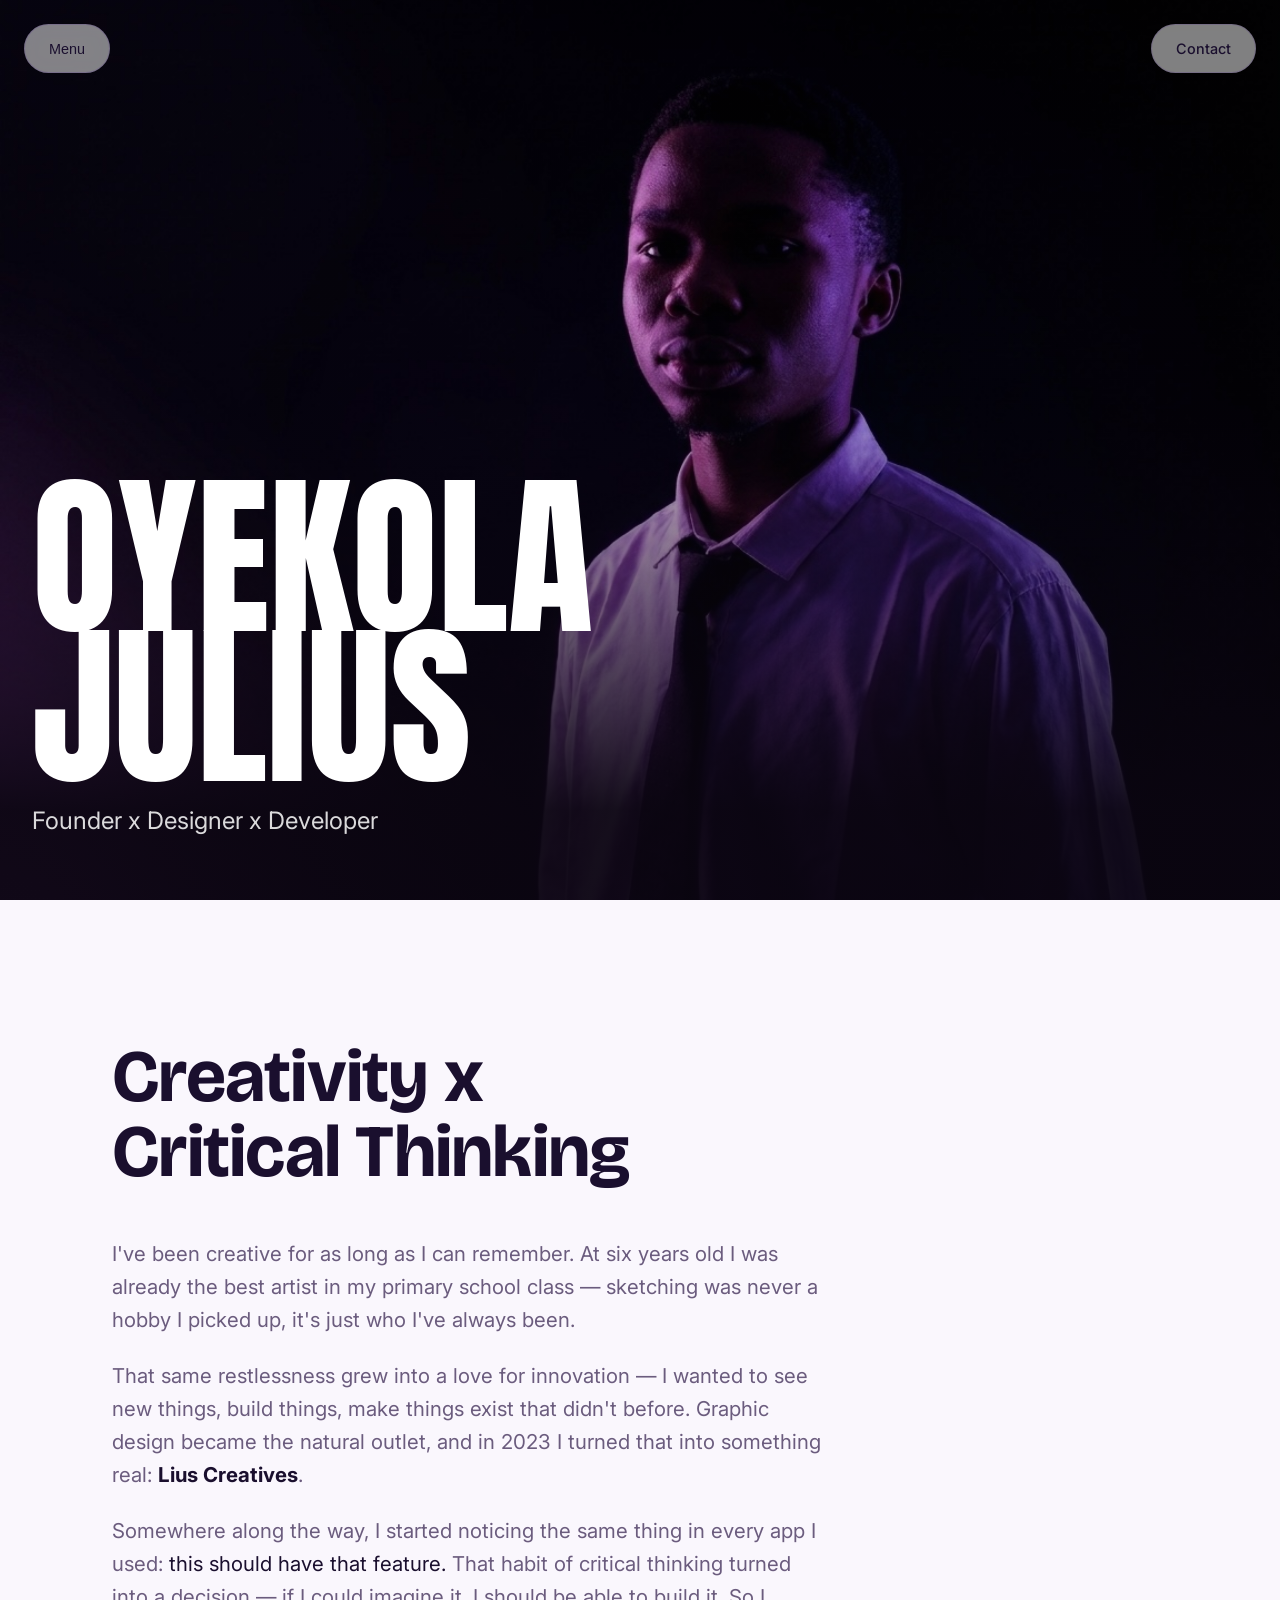
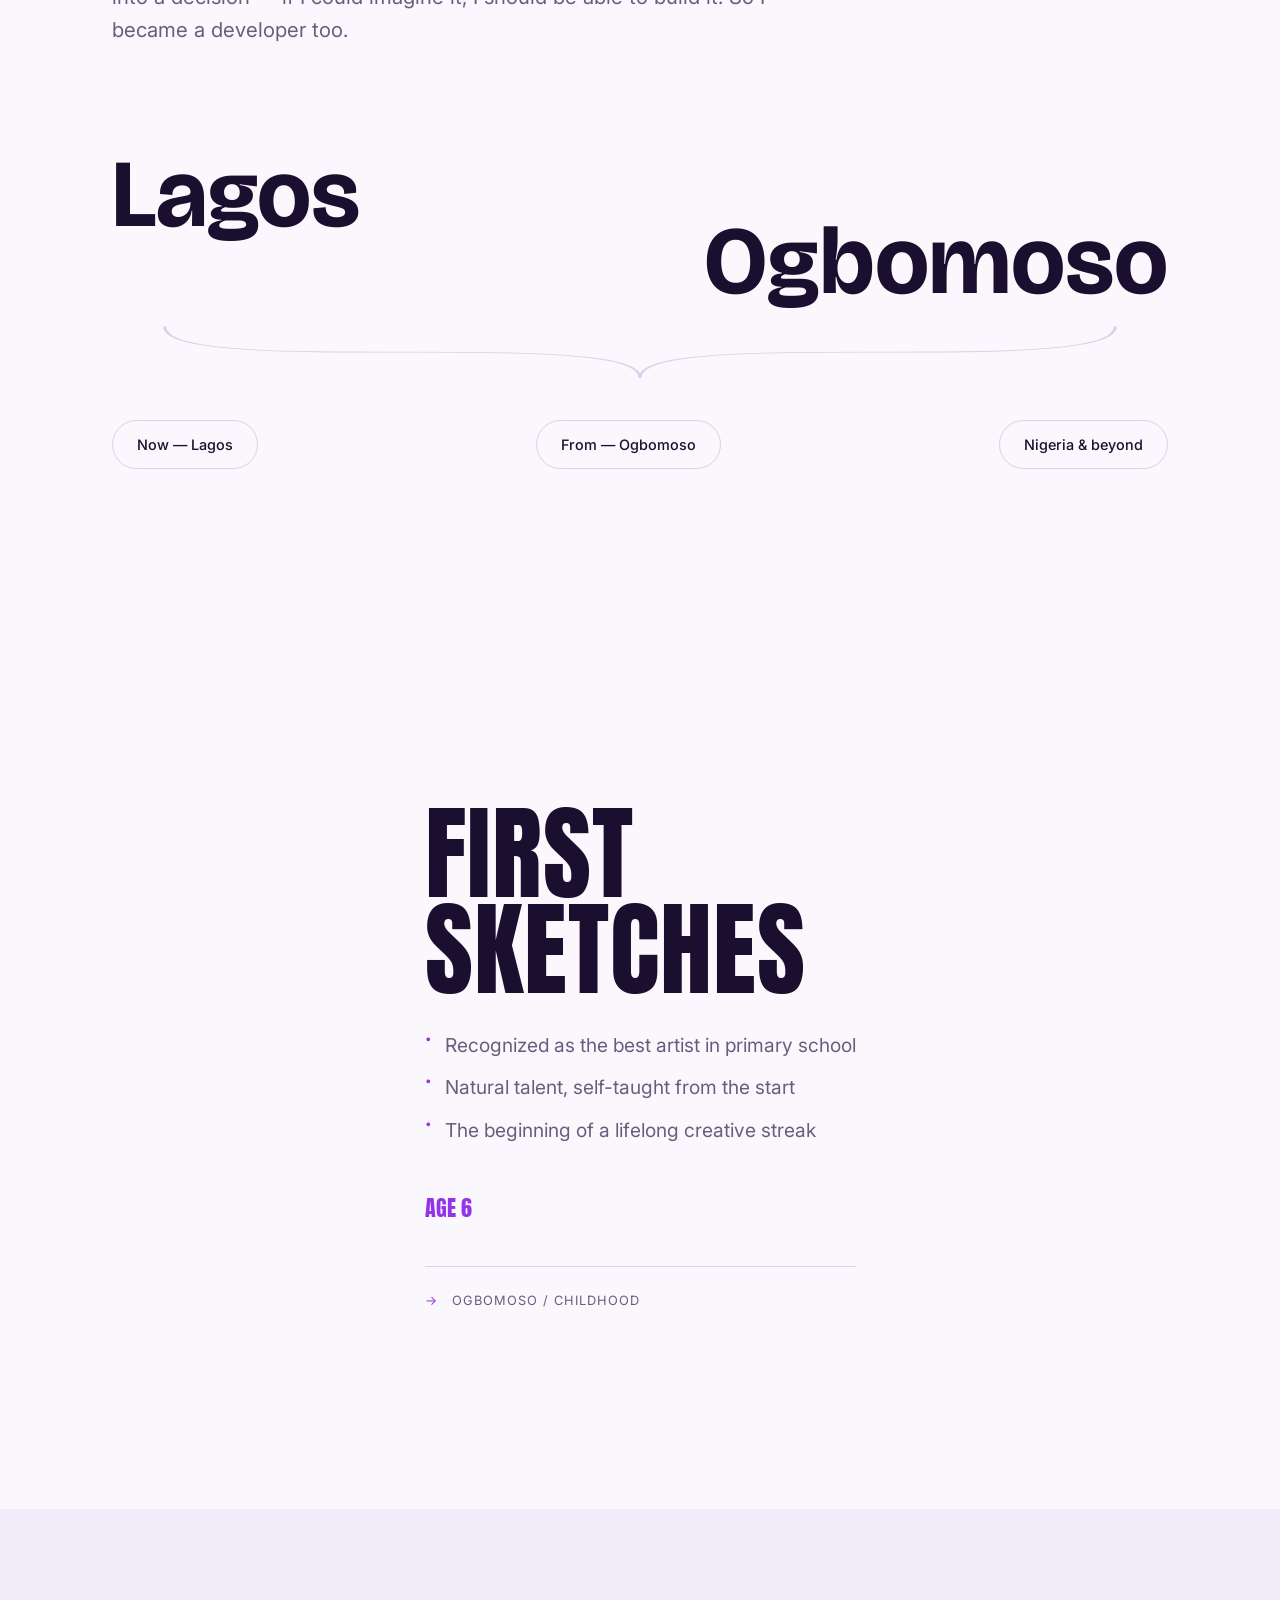
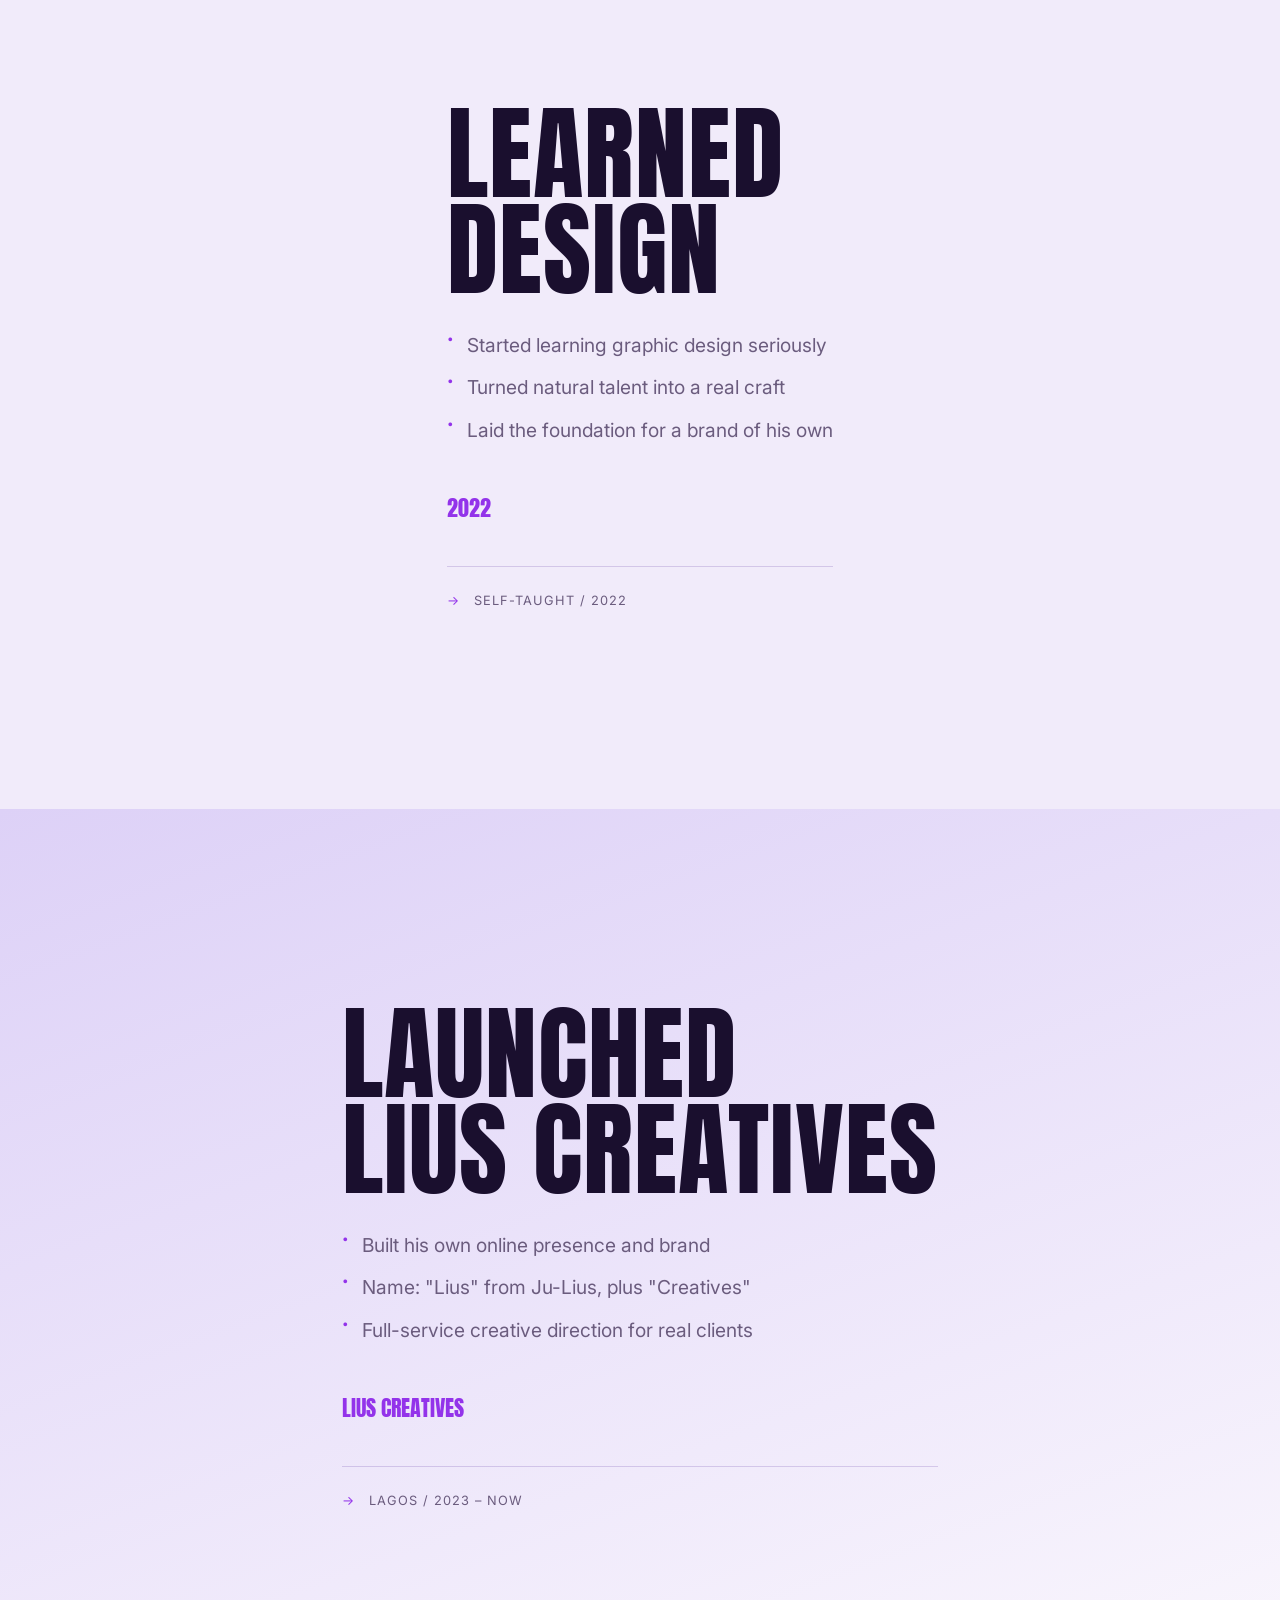
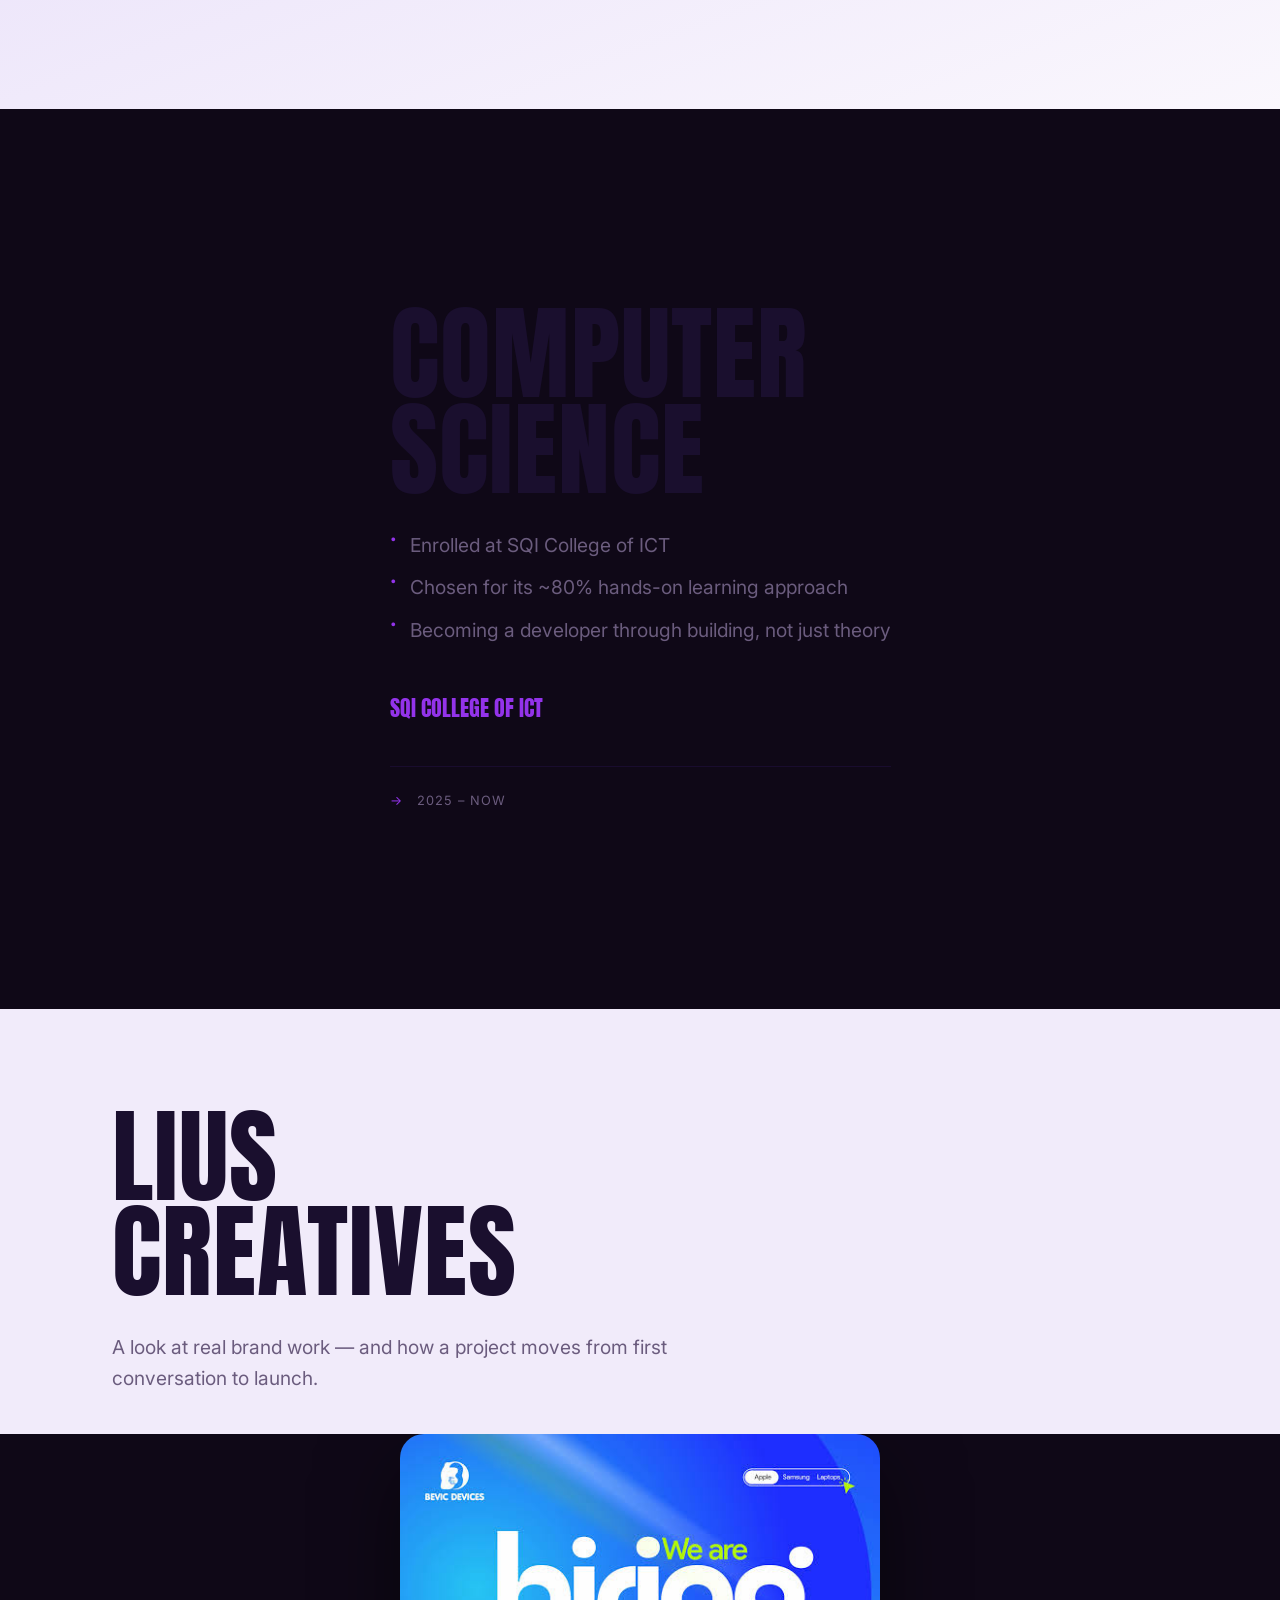
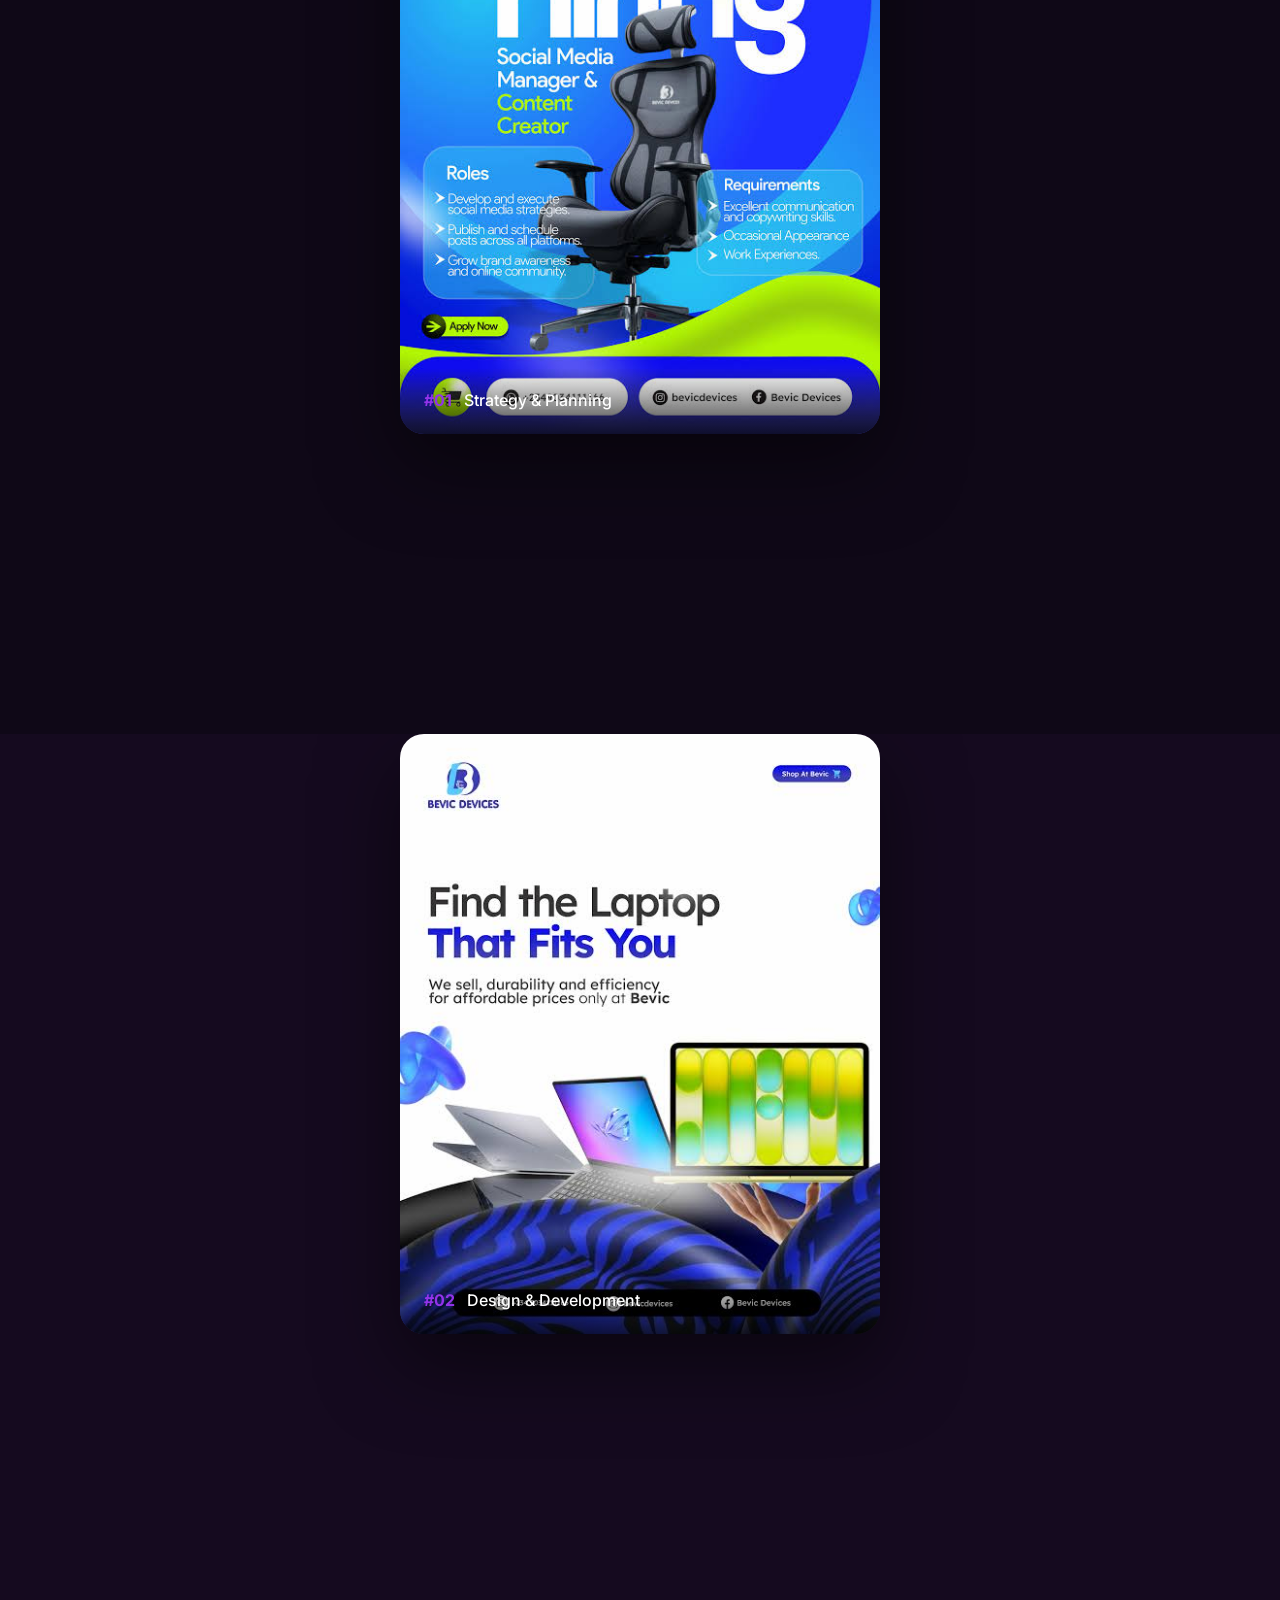
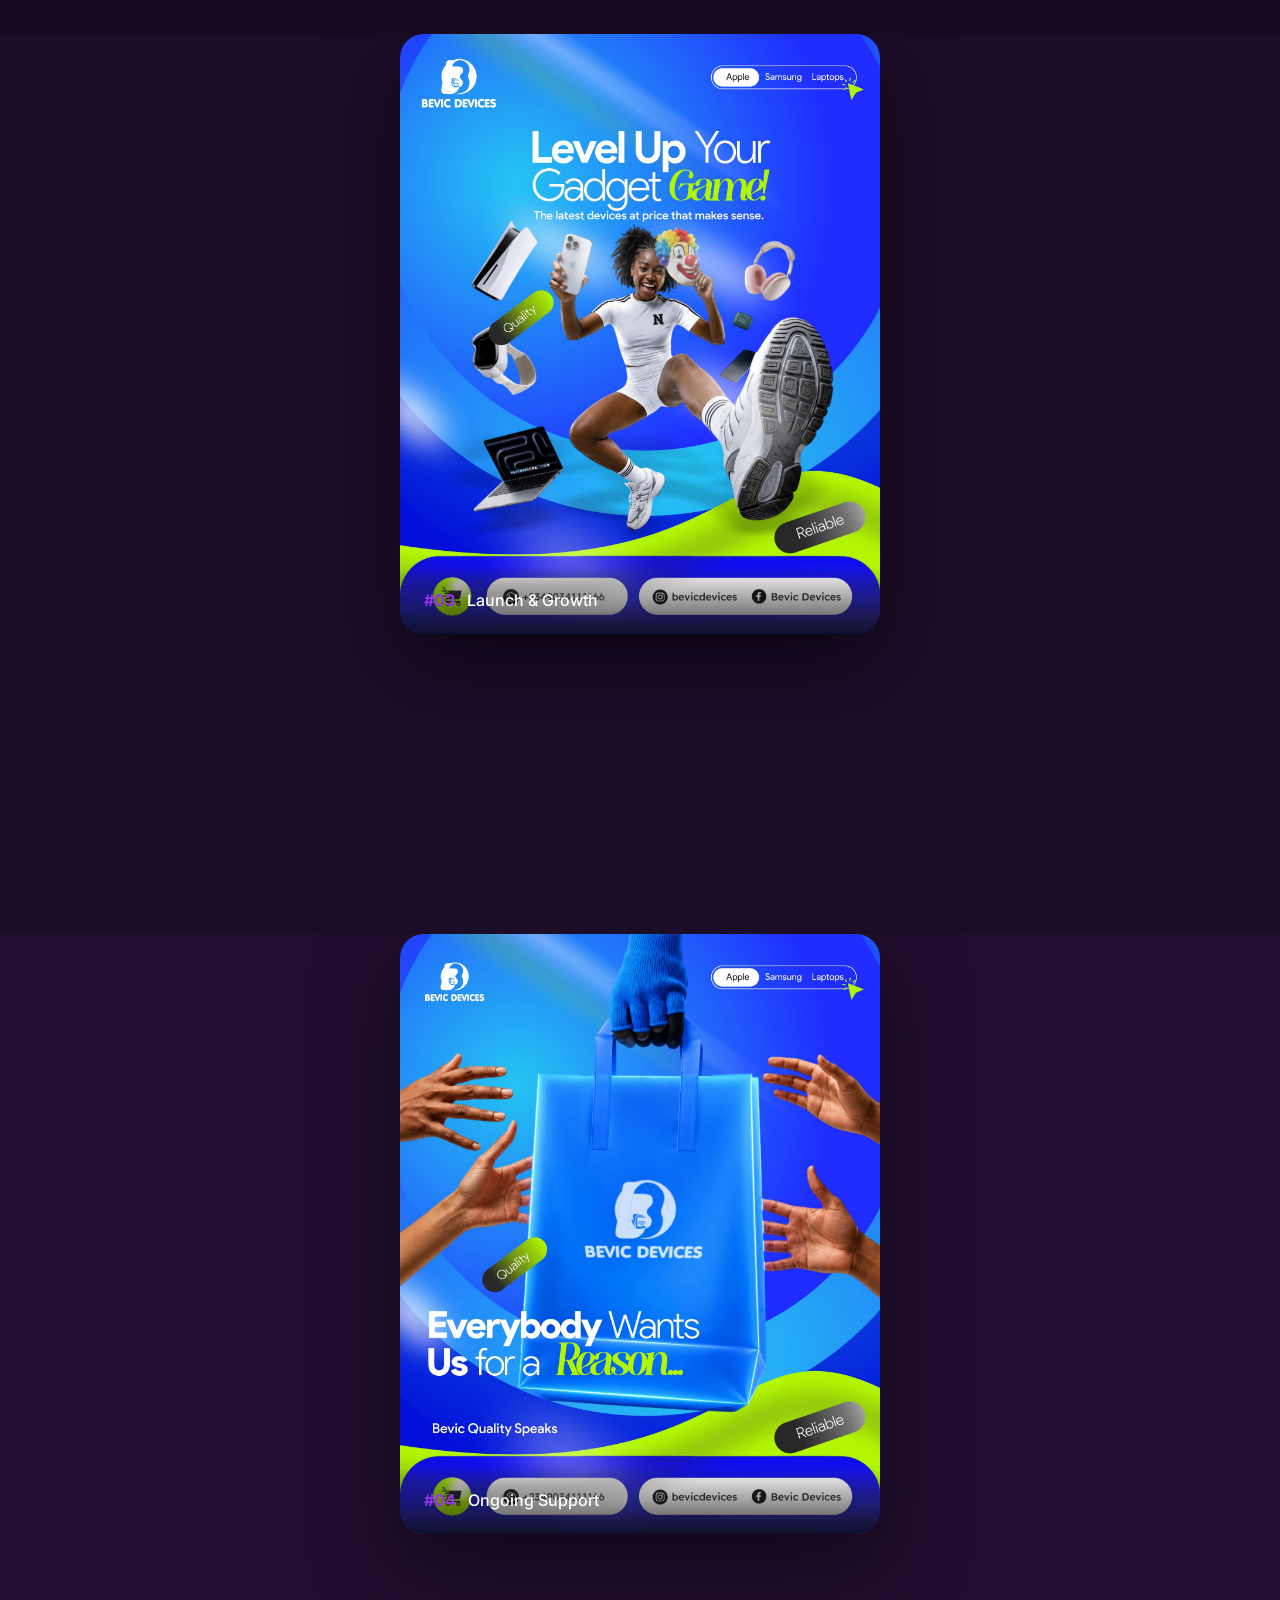
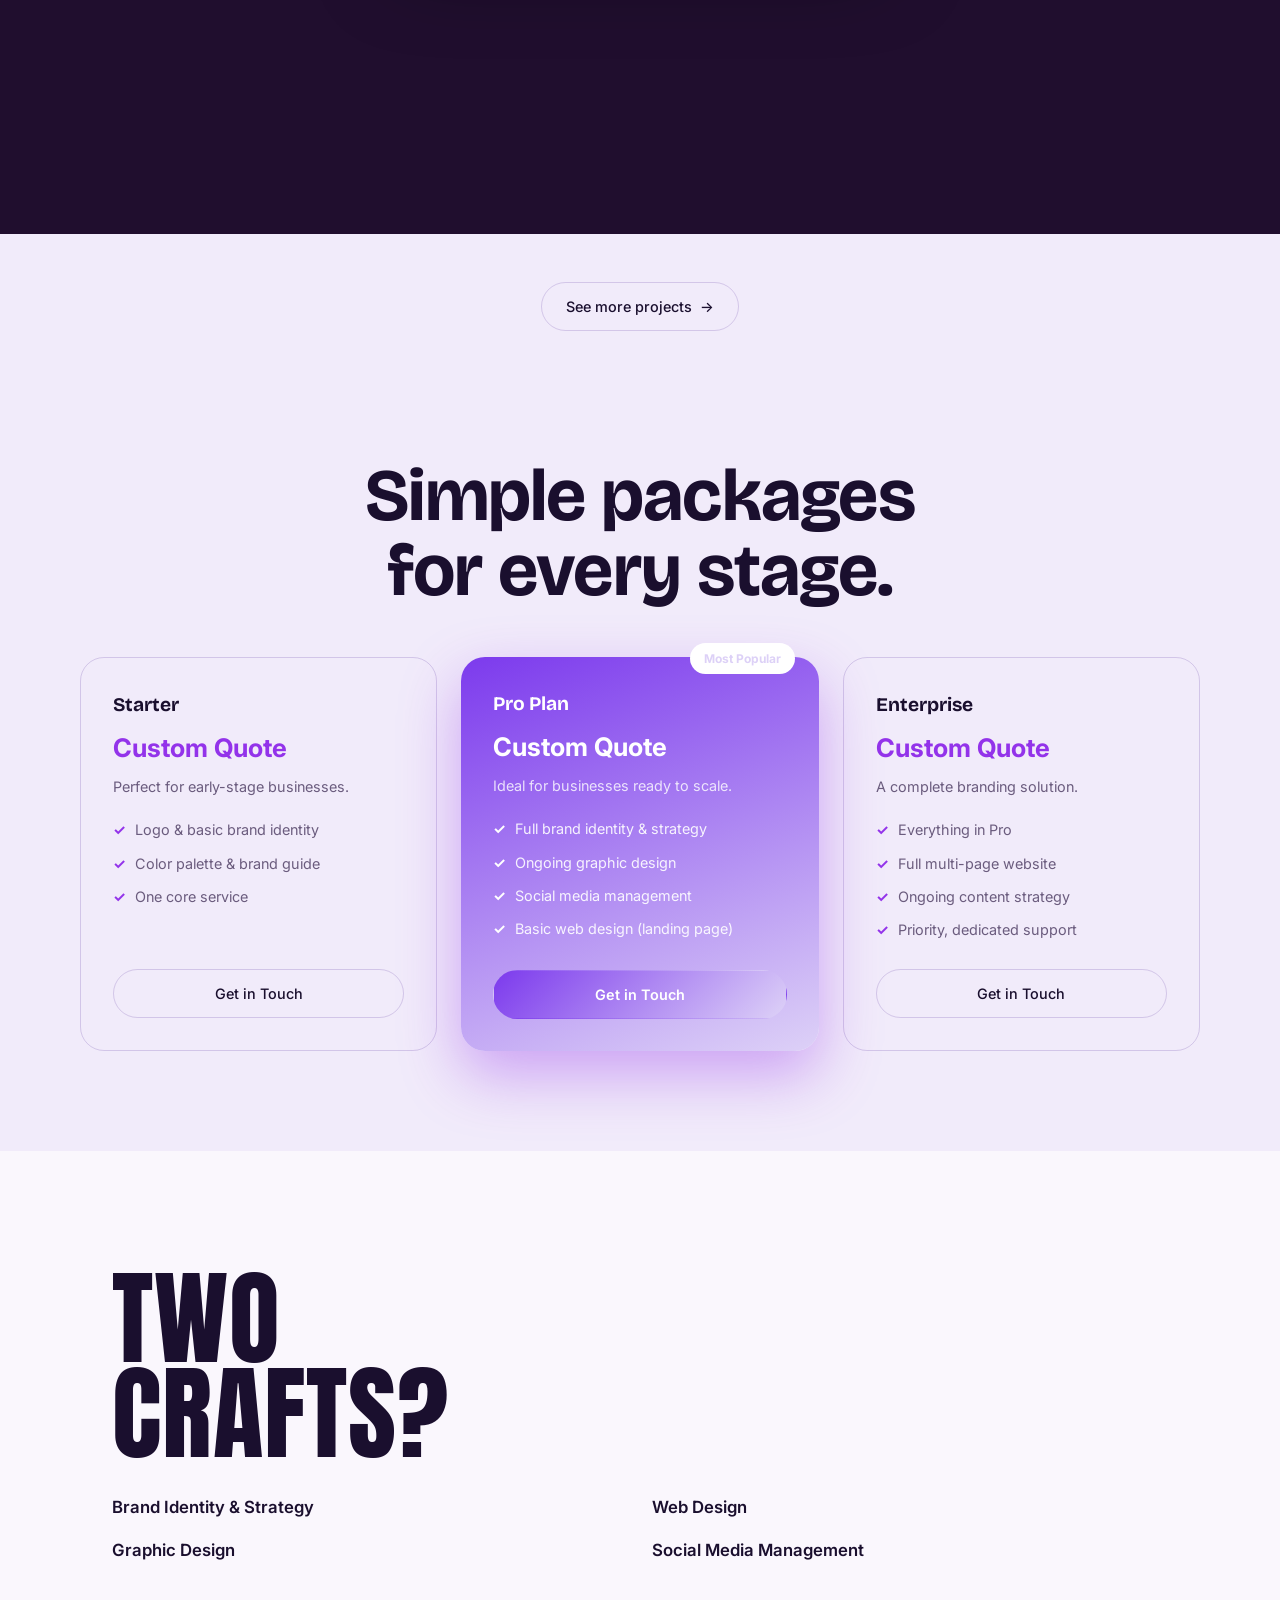
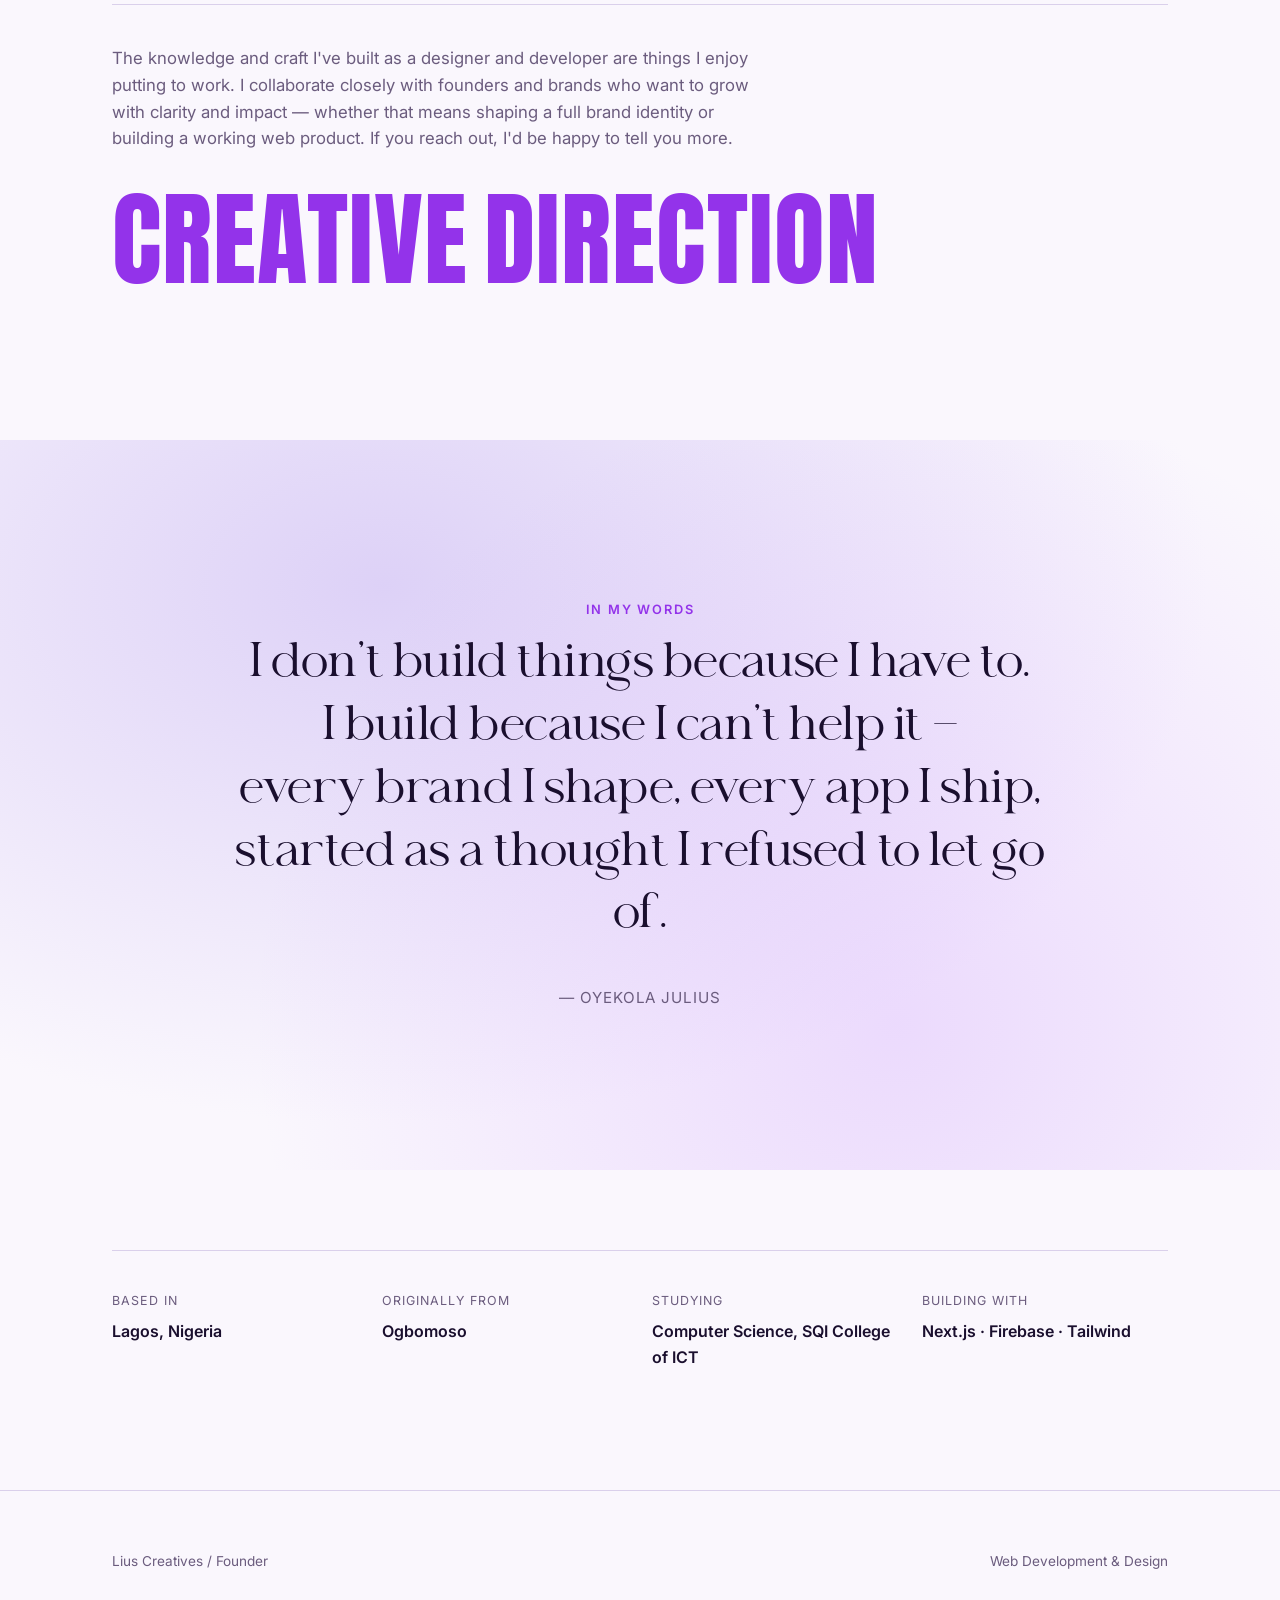
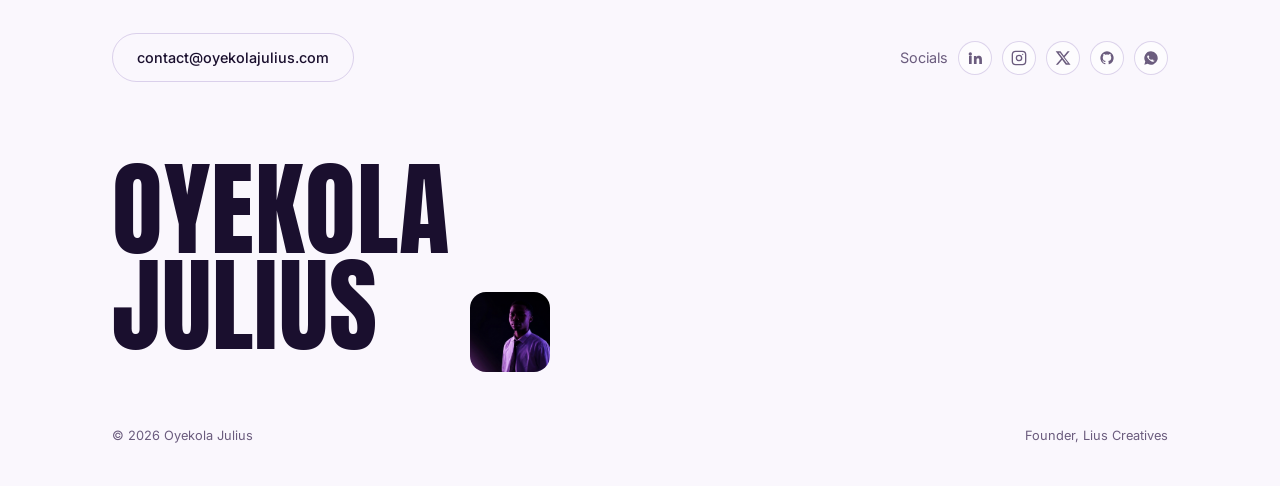
==== commit 7e8acfea: "Add files via upload" ====
--- a/index.html
+++ b/index.html
@@ -84,20 +84,23 @@
   <!-- ============ INTRO / SWASH HEADLINE ============ -->
   <section class="intro">
     <div class="section-inner">
-      <h2 class="swash-heading">Creativity x<br>Critical Thinking</h2>
+      <h2 class="swash-heading reveal">Creativity x<br>Critical Thinking</h2>
       <div class="intro-copy">
-        <p>I've been creative for as long as I can remember. At six years old I was already the best artist in my primary school class — sketching was never a hobby I picked up, it's just who I've always been.</p>
-        <p>That same restlessness grew into a love for innovation — I wanted to see new things, build things, make things exist that didn't before. Graphic design became the natural outlet, and in 2023 I turned that into something real: <strong>Lius Creatives</strong>.</p>
-        <p>Somewhere along the way, I started noticing the same thing in every app I used: <em>this should have that feature.</em> That habit of critical thinking turned into a decision — if I could imagine it, I should be able to build it. So I became a developer too.</p>
+        <p class="reveal">I've been creative for as long as I can remember. At six years old I was already the best artist in my primary school class — sketching was never a hobby I picked up, it's just who I've always been.</p>
+        <p class="reveal">That same restlessness grew into a love for innovation — I wanted to see new things, build things, make things exist that didn't before. Graphic design became the natural outlet, and in 2023 I turned that into something real: <strong>Lius Creatives</strong>.</p>
+        <p class="reveal">Somewhere along the way, I started noticing the same thing in every app I used: <em>this should have that feature.</em> That habit of critical thinking turned into a decision — if I could imagine it, I should be able to build it. So I became a developer too.</p>
       </div>
 
       <div class="geo-tags">
-        <span class="geo-tag geo-left">Lagos</span>
-        <span class="geo-tag geo-right">Ogbomoso</span>
+        <span class="geo-tag geo-left reveal">Lagos</span>
+        <span class="geo-tag geo-right reveal">Ogbomoso</span>
+        <svg class="geo-curve" viewBox="0 0 400 140" preserveAspectRatio="none" aria-hidden="true">
+          <path d="M20,10 C20,90 200,10 200,90 C200,10 380,90 380,10" fill="none" stroke="currentColor" stroke-width="1.2"/>
+        </svg>
         <div class="geo-connector">
-          <span class="pill-outline">Now — Lagos</span>
-          <span class="pill-outline geo-mid">Nigeria &amp; beyond</span>
-          <span class="pill-outline">From — Ogbomoso</span>
+          <span class="pill-outline reveal">Now — Lagos</span>
+          <span class="pill-outline geo-mid reveal">Nigeria &amp; beyond</span>
+          <span class="pill-outline reveal">From — Ogbomoso</span>
         </div>
       </div>
     </div>
@@ -323,17 +326,8 @@
     </div>
   </div>
 
-  <div class="section-inner footer-form-row">
-    <form id="contactForm" class="footer-form">
-      <label><span>Name</span><input type="text" name="name" required></label>
-      <label><span>Email</span><input type="email" name="email" required></label>
-      <label><span>Message</span><textarea name="message" rows="3" required></textarea></label>
-      <button type="submit" class="pill-solid">Send Message</button>
-    </form>
-  </div>
-
   <div class="section-inner footer-name-row">
-    <h2 class="jr-heading footer-name">OYEKOLA<br>JULIUS</h2>
+    <h2 class="jr-heading footer-name reveal">OYEKOLA<br>JULIUS</h2>
     <img class="footer-thumb" src="hero-portrait.jpeg" alt="Oyekola Julius">
   </div>
 
--- a/styles.css
+++ b/styles.css
@@ -87,11 +87,11 @@
 .swash-heading {
   font-family: var(--font-swash);
   font-weight: 700;
-  font-size: clamp(2rem, 5vw, 3.4rem);
-  line-height: 1.05;
+  font-size: clamp(2.6rem, 7vw, 4.6rem);
+  line-height: 1.02;
   letter-spacing: -0.01em;
   color: var(--text);
-  margin-bottom: 40px;
+  margin-bottom: 48px;
 }
 .swash-heading em { font-style: italic; color: var(--accent-soft); }
 
@@ -203,34 +203,42 @@
   font-family: var(--font-heading);
   font-weight: 400;
   text-transform: uppercase;
-  font-size: clamp(3rem, 12vw, 8rem);
-  line-height: 0.88;
+  font-size: clamp(3.5rem, 16vw, 11rem);
+  line-height: 0.85;
   color: #fff;
 }
 .hero-tag {
-  margin-top: 16px;
-  font-size: clamp(1rem, 2vw, 1.3rem);
-  color: rgba(255,255,255,0.8);
+  margin-top: 20px;
+  font-size: clamp(1.1rem, 2.4vw, 1.5rem);
+  color: rgba(255,255,255,0.85);
 }
 
 /* ===================== INTRO ===================== */
-.intro { padding: 120px 0 100px; }
-.intro-copy { display: flex; flex-direction: column; gap: 20px; max-width: 70ch; margin-bottom: 80px; }
-.intro-copy p { color: var(--text-muted); font-size: 1.05rem; }
+.intro { padding: 140px 0 120px; }
+.intro-copy { display: flex; flex-direction: column; gap: 24px; max-width: 72ch; margin-bottom: 100px; }
+.intro-copy p { color: var(--text-muted); font-size: clamp(1.05rem, 1.6vw, 1.3rem); }
 .intro-copy strong, .intro-copy em { color: var(--text); font-style: normal; }
 
-.geo-tags { position: relative; }
+.geo-tags { position: relative; padding-bottom: 20px; }
 .geo-left, .geo-right {
   font-family: var(--font-swash);
   font-weight: 700;
-  font-size: clamp(2.5rem, 7vw, 5rem);
-  display: inline-block;
-}
-.geo-left { color: var(--text); }
-.geo-right { color: var(--text); float: right; }
+  font-size: clamp(3rem, 9vw, 6rem);
+  display: block;
+  line-height: 1;
+}
+.geo-left { color: var(--text); text-align: left; }
+.geo-right { color: var(--text); text-align: right; margin-top: -0.3em; }
+
+.geo-curve {
+  display: block;
+  width: 100%;
+  height: 90px;
+  color: var(--border-glass);
+  margin: 10px 0;
+}
+
 .geo-connector {
-  clear: both;
-  padding-top: 40px;
   display: flex;
   justify-content: space-between;
   align-items: center;
@@ -239,8 +247,8 @@
 }
 .geo-mid { order: 2; }
 @media (max-width: 640px) {
-  .geo-right { float: none; display: block; text-align: right; }
   .geo-connector { justify-content: center; }
+  .geo-mid { order: 0; flex-basis: 100%; text-align: center; }
 }
 
 /* ===================== STACK (shared) ===================== */
@@ -262,13 +270,13 @@
 .jr-panel-4 { background: #0F0817; }
 
 .jr-heading.jr-heading, .jr-panel .jr-heading {
-  font-size: clamp(2.5rem, 7vw, 5rem);
-  margin-bottom: 28px;
-}
-
-.jr-facts { display: flex; flex-direction: column; gap: 10px; margin-bottom: 40px; }
+  font-size: clamp(3rem, 9vw, 6.5rem);
+  margin-bottom: 32px;
+}
+
+.jr-facts { display: flex; flex-direction: column; gap: 12px; margin-bottom: 44px; }
 .jr-facts li {
-  font-size: 1rem;
+  font-size: clamp(1rem, 1.6vw, 1.2rem);
   padding-left: 20px;
   position: relative;
   color: var(--text-muted);
@@ -298,8 +306,8 @@
 /* ===================== LIUS CREATIVES ===================== */
 .lius { padding: 100px 0 0; background: var(--bg-elevated); }
 .lius-intro { padding-bottom: 40px; }
-.lius-title { font-size: clamp(2.5rem, 7vw, 5rem); margin-bottom: 20px; }
-.lius-lead { color: var(--text-muted); max-width: 56ch; font-size: 1.05rem; }
+.lius-title { font-size: clamp(3rem, 9vw, 6.5rem); margin-bottom: 24px; }
+.lius-lead { color: var(--text-muted); max-width: 56ch; font-size: clamp(1rem, 1.6vw, 1.2rem); }
 
 .lius-panel { flex-direction: column; padding: 0 32px; overflow: hidden; }
 .lius-panel-1 { background: #0F0817; }
@@ -392,7 +400,7 @@
 
 /* ===================== OFFER / CTA ===================== */
 .offer { padding: 120px 0; background: var(--bg); }
-.offer-title { font-size: clamp(2.5rem, 7vw, 5rem); margin-bottom: 48px; }
+.offer-title { font-size: clamp(3rem, 9vw, 6.5rem); margin-bottom: 56px; }
 .offer-grid {
   display: grid;
   grid-template-columns: 1fr 1fr;
@@ -457,6 +465,18 @@
   .bio-facts { grid-template-columns: 1fr 1fr; }
 }
 
+/* ===================== SCROLL REVEAL ===================== */
+.reveal {
+  opacity: 0;
+  transform: translateY(28px);
+  transition: opacity 0.8s var(--ease), transform 0.8s var(--ease);
+}
+.reveal-visible { opacity: 1; transform: translateY(0); }
+
+@media (prefers-reduced-motion: reduce) {
+  .reveal { opacity: 1; transform: none; }
+}
+
 /* ===================== FOOTER ===================== */
 .site-footer { border-top: 1px solid var(--border-glass); padding: 60px 0 40px; }
 .footer-top {
@@ -478,37 +498,18 @@
 .social-circle svg { width: 16px; height: 16px; }
 .social-circle:hover { border-color: var(--accent-soft); color: var(--accent-soft); }
 
-.footer-form-row { padding-bottom: 60px; }
-.footer-form { display: flex; flex-wrap: wrap; gap: 14px; }
-.footer-form label { display: flex; flex-direction: column; gap: 6px; font-size: 0.85rem; color: var(--text-muted); flex: 1 1 200px; }
-.footer-form input, .footer-form textarea {
-  background: transparent;
-  border: 1px solid var(--border-glass);
-  border-radius: 14px;
-  padding: 10px 14px;
-  color: var(--text);
-  font-family: inherit;
-  font-size: 0.9rem;
-  resize: vertical;
-}
-.footer-form input:focus, .footer-form textarea:focus { outline: none; border-color: var(--accent-soft); }
-.footer-form button { align-self: flex-end; }
-
 .footer-name-row {
   display: flex; align-items: flex-end; gap: 20px;
   padding-bottom: 40px; position: relative;
-}
-.footer-name { font-size: clamp(3rem, 12vw, 7rem); }
+  padding-top: 40px;
+}
+.footer-name { font-size: clamp(3.5rem, 15vw, 9rem); }
 .footer-thumb {
-  width: 70px; height: 70px; border-radius: 14px; object-fit: cover;
-  margin-bottom: 10px;
+  width: 80px; height: 80px; border-radius: 16px; object-fit: cover;
+  margin-bottom: 14px;
 }
 
 .footer-bottom {
   display: flex; justify-content: space-between;
   font-size: 0.8rem; color: var(--text-muted); flex-wrap: wrap; gap: 8px;
 }
-
-@media (max-width: 640px) {
-  .footer-form button { align-self: stretch; }
-}
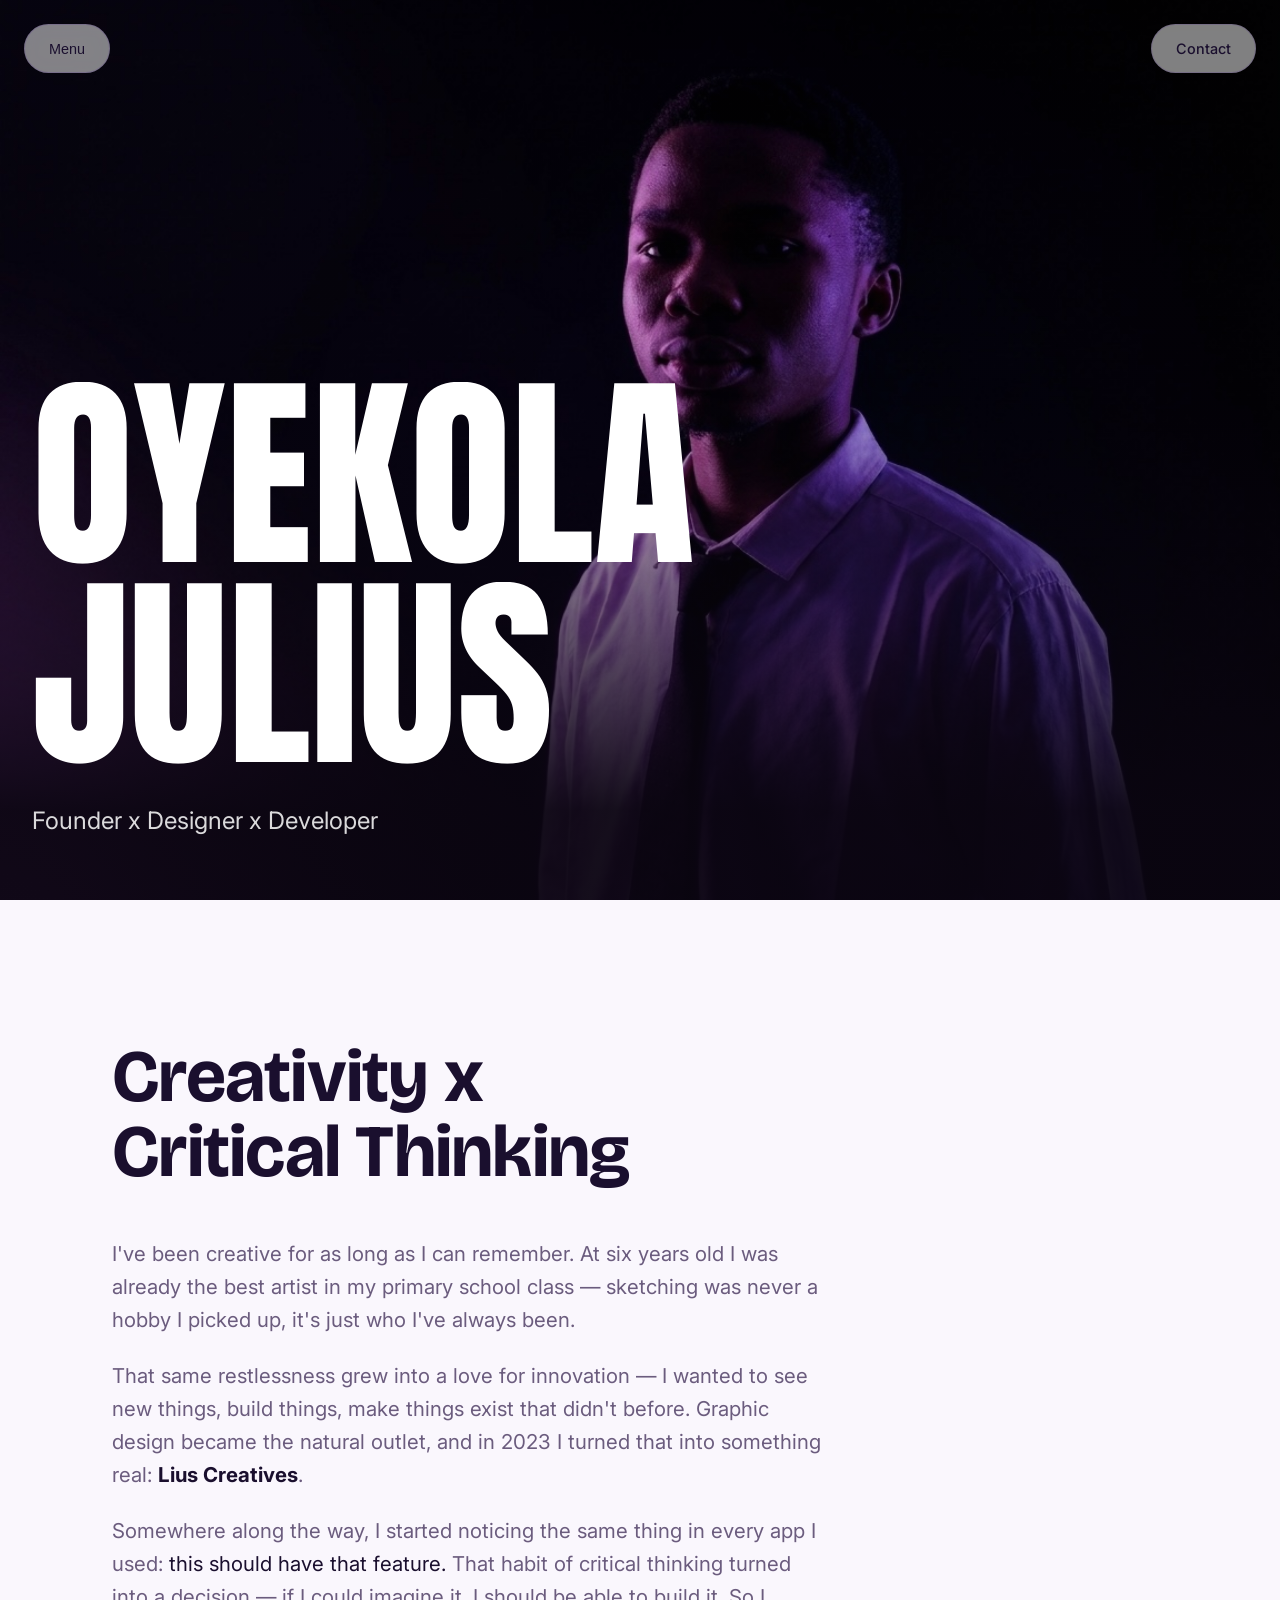
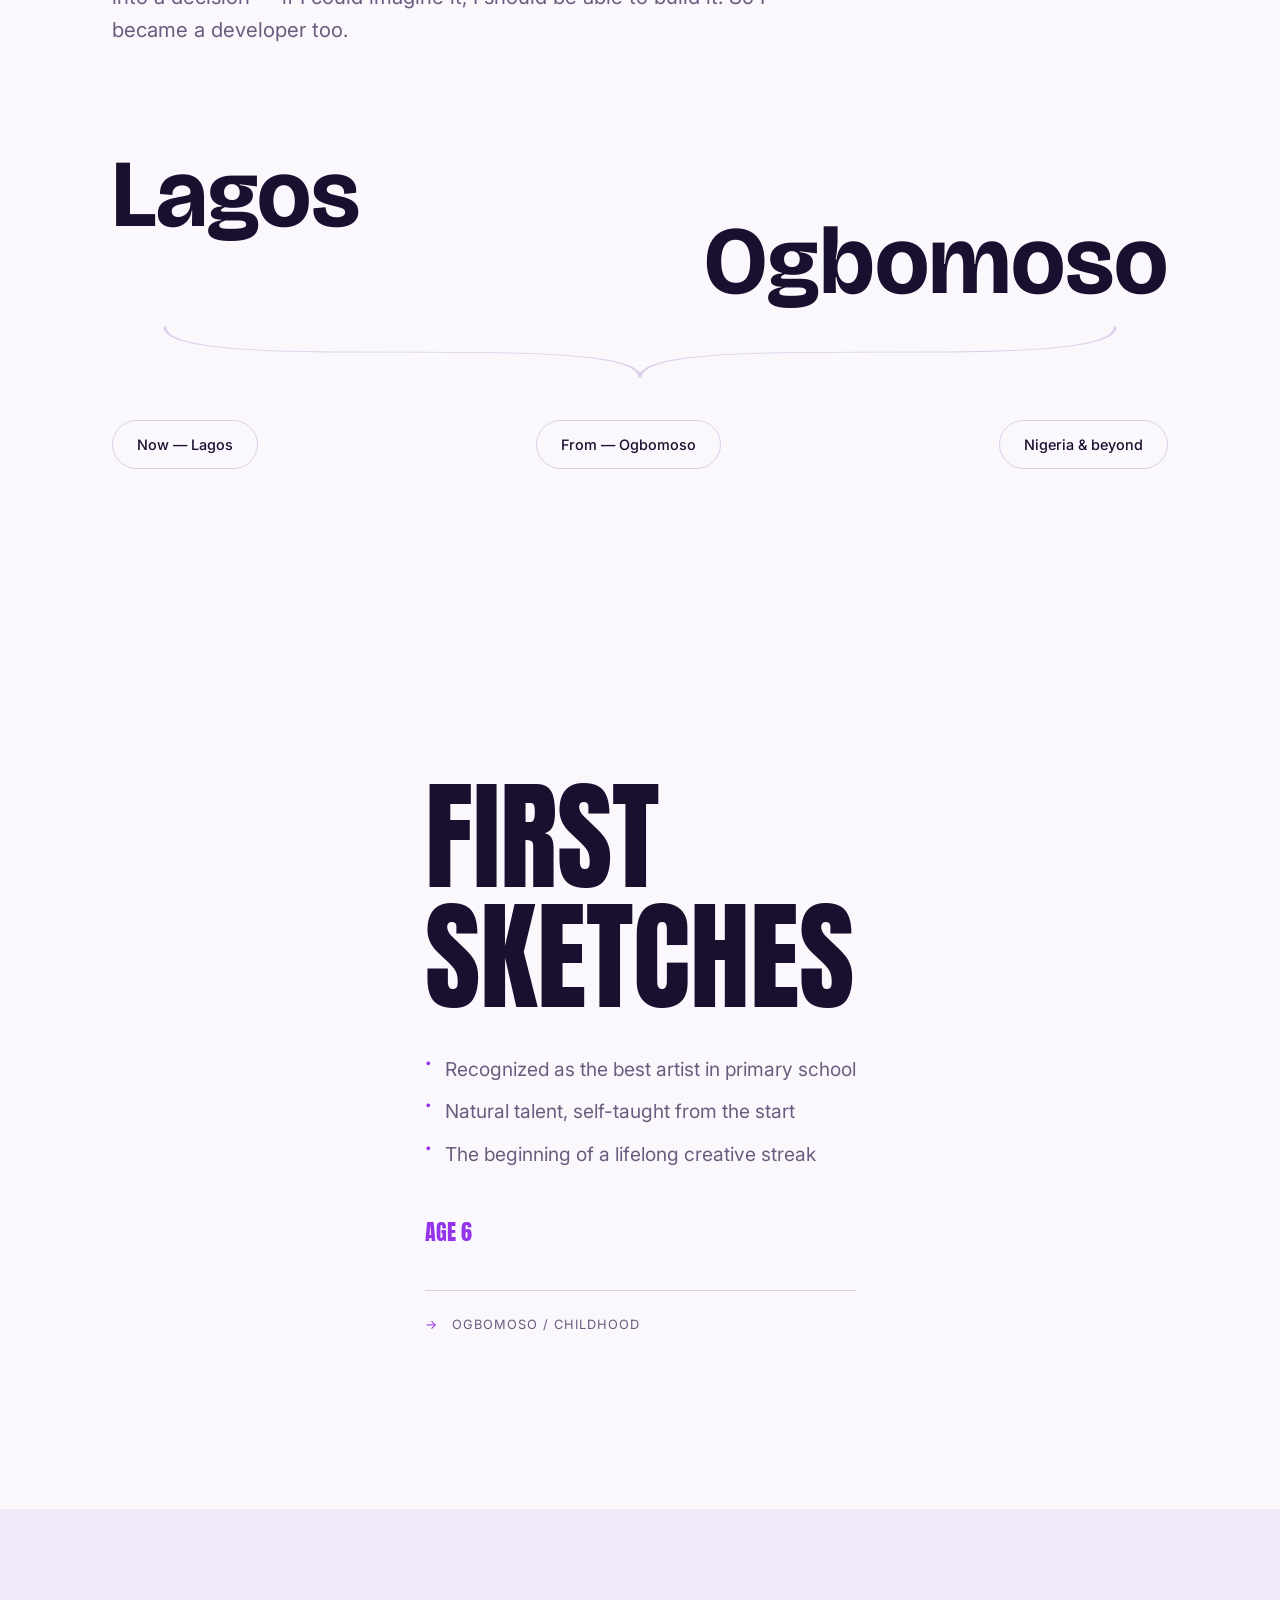
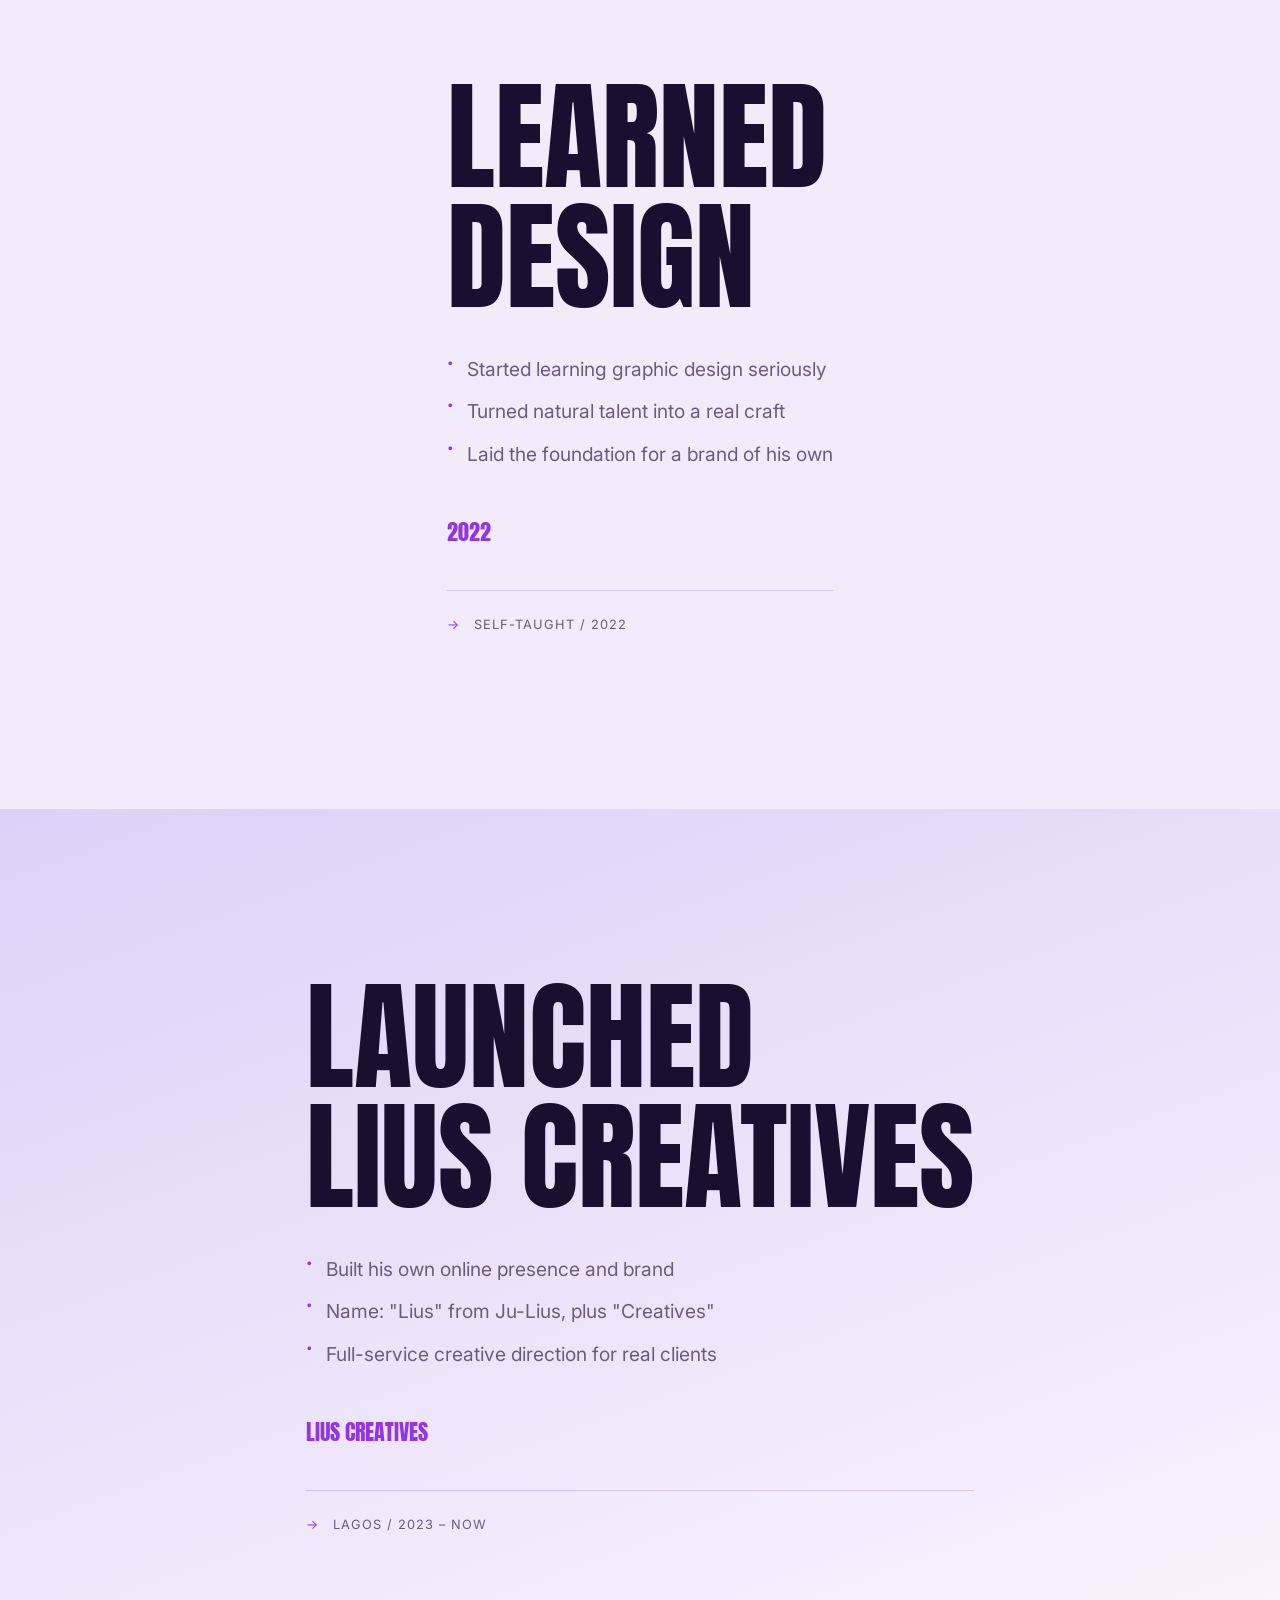
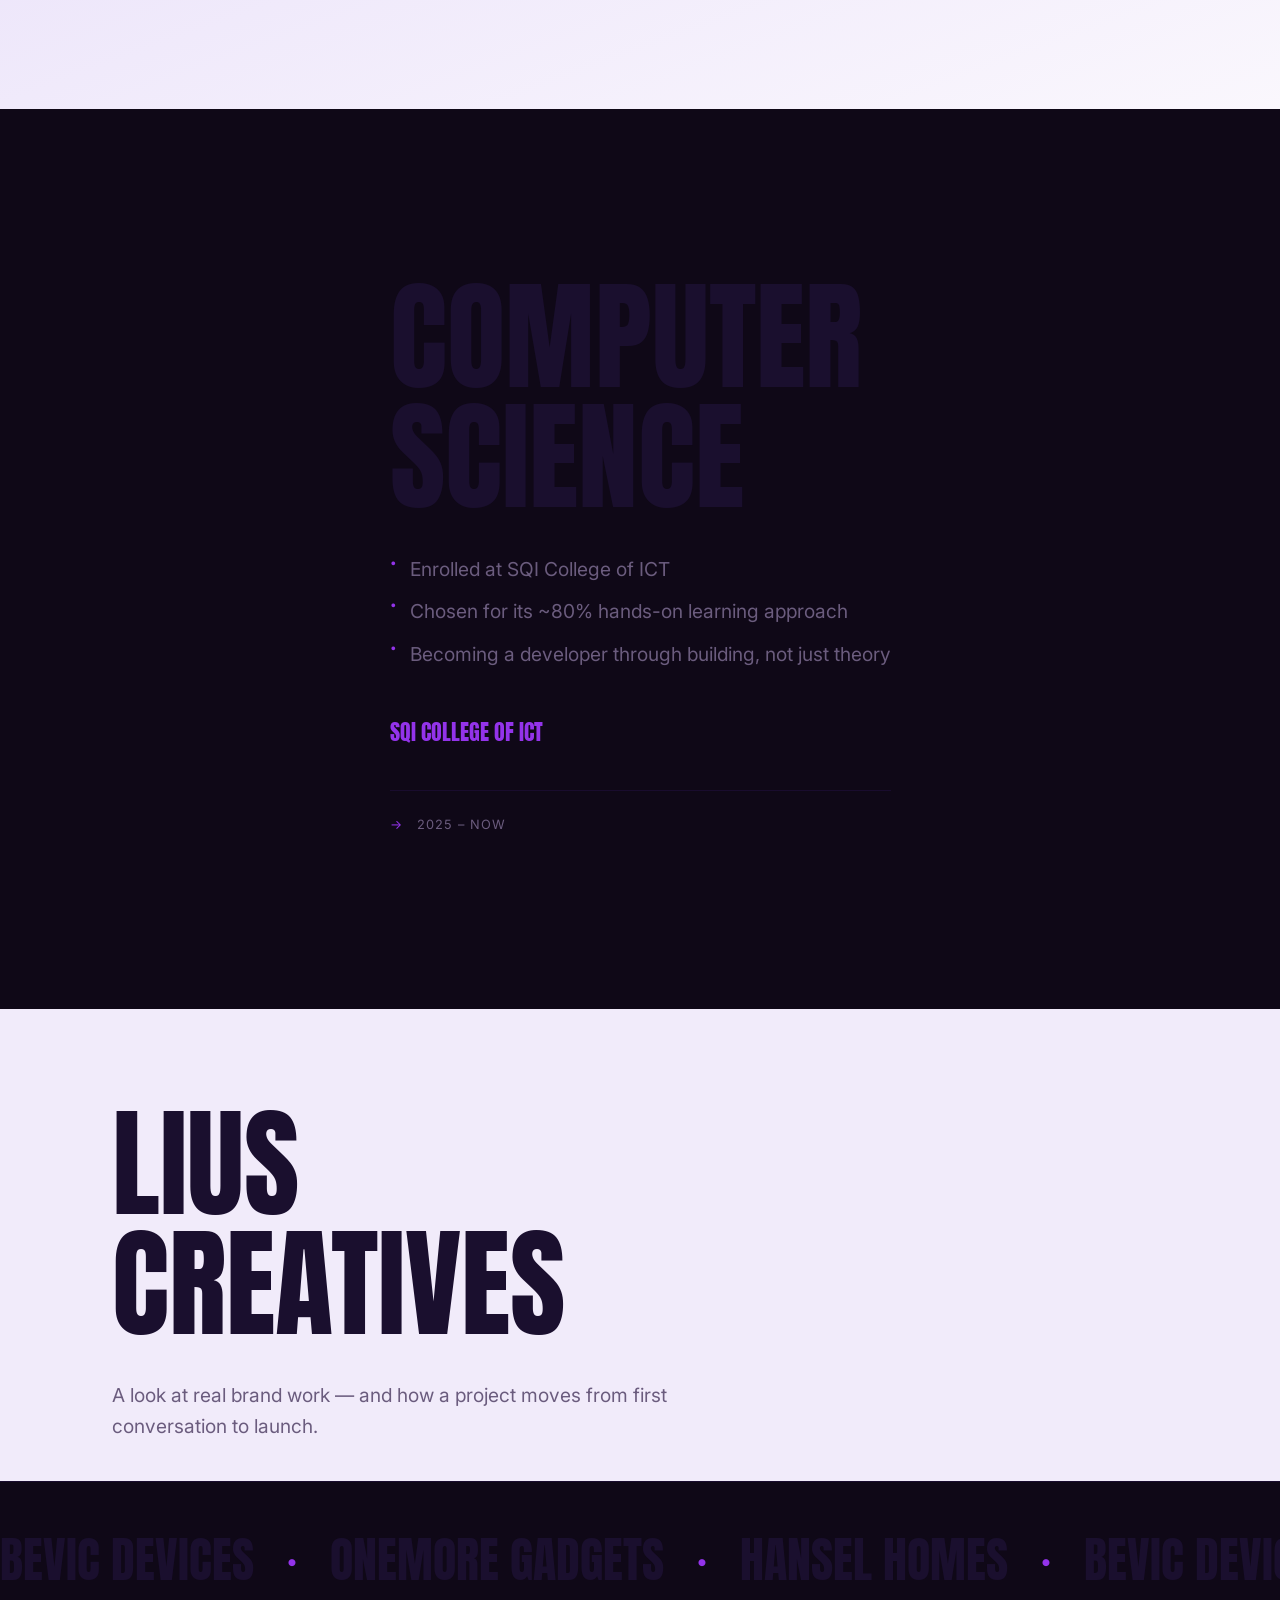
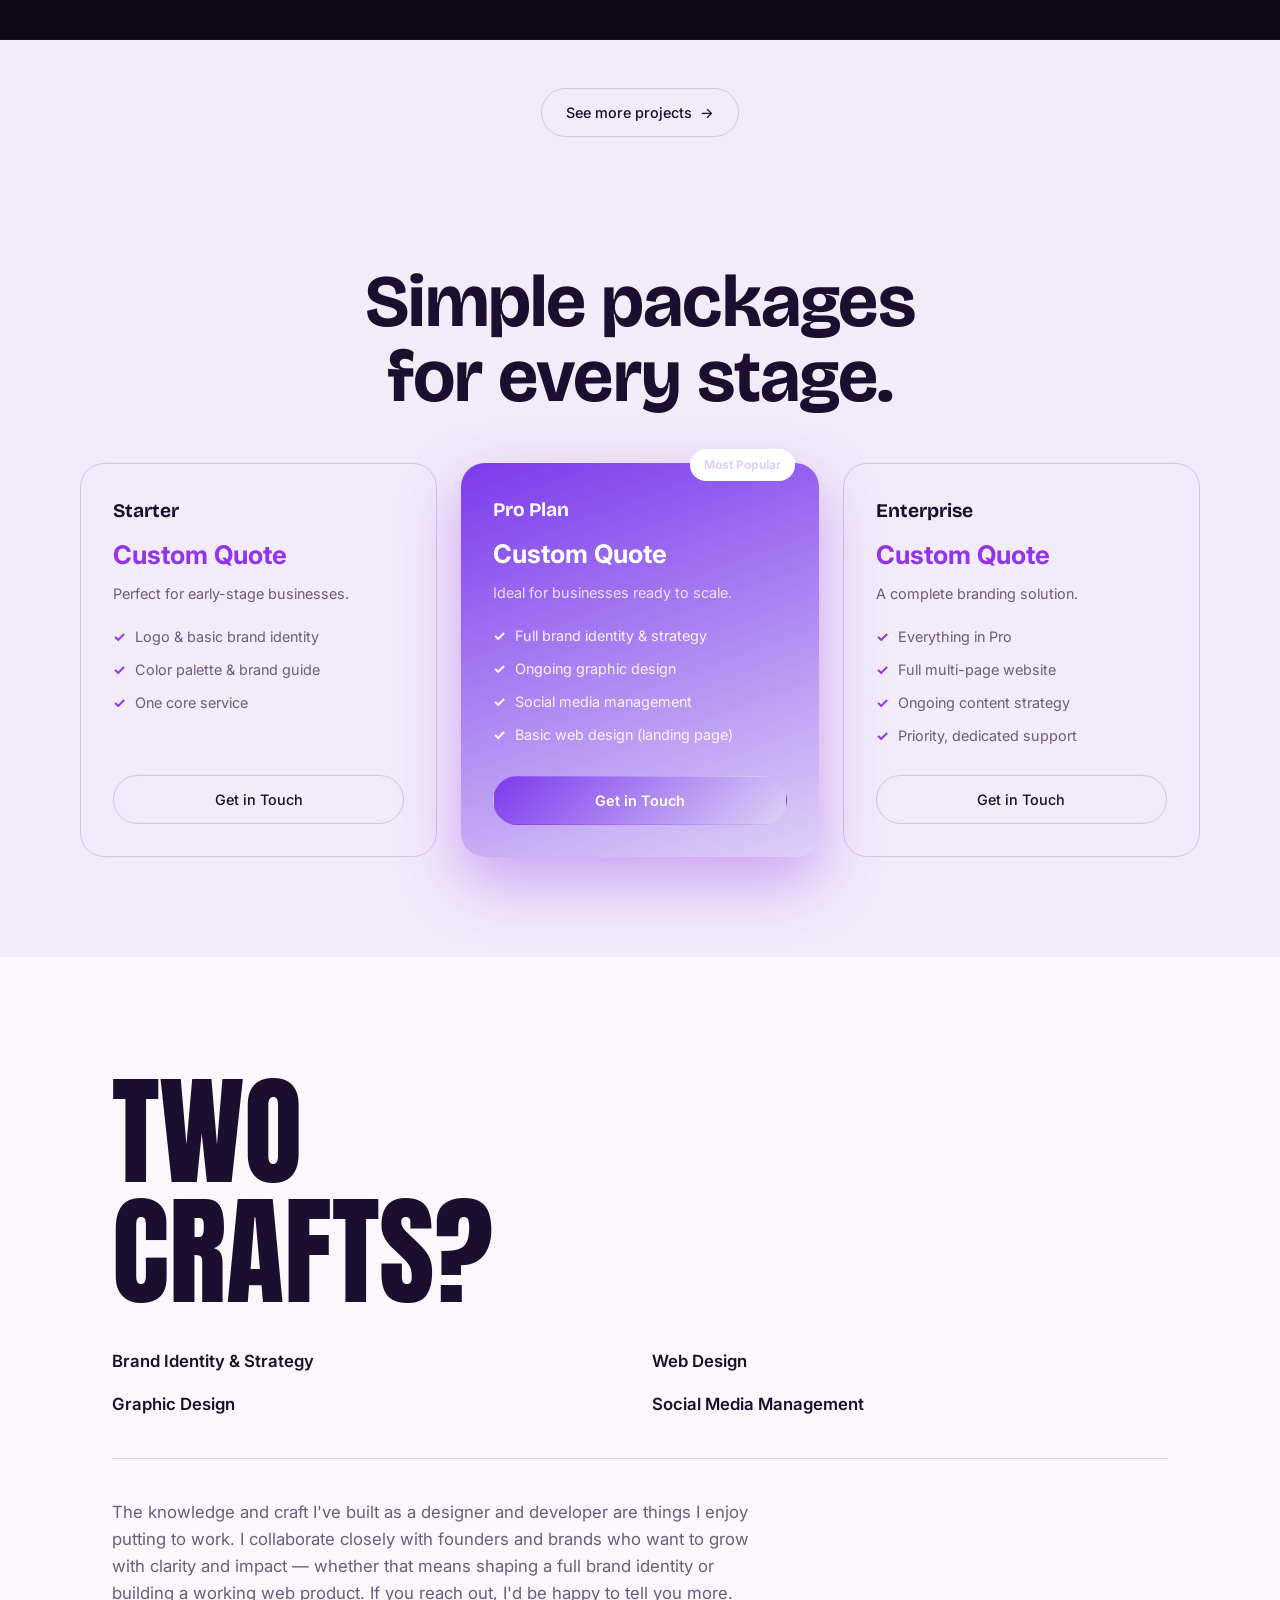
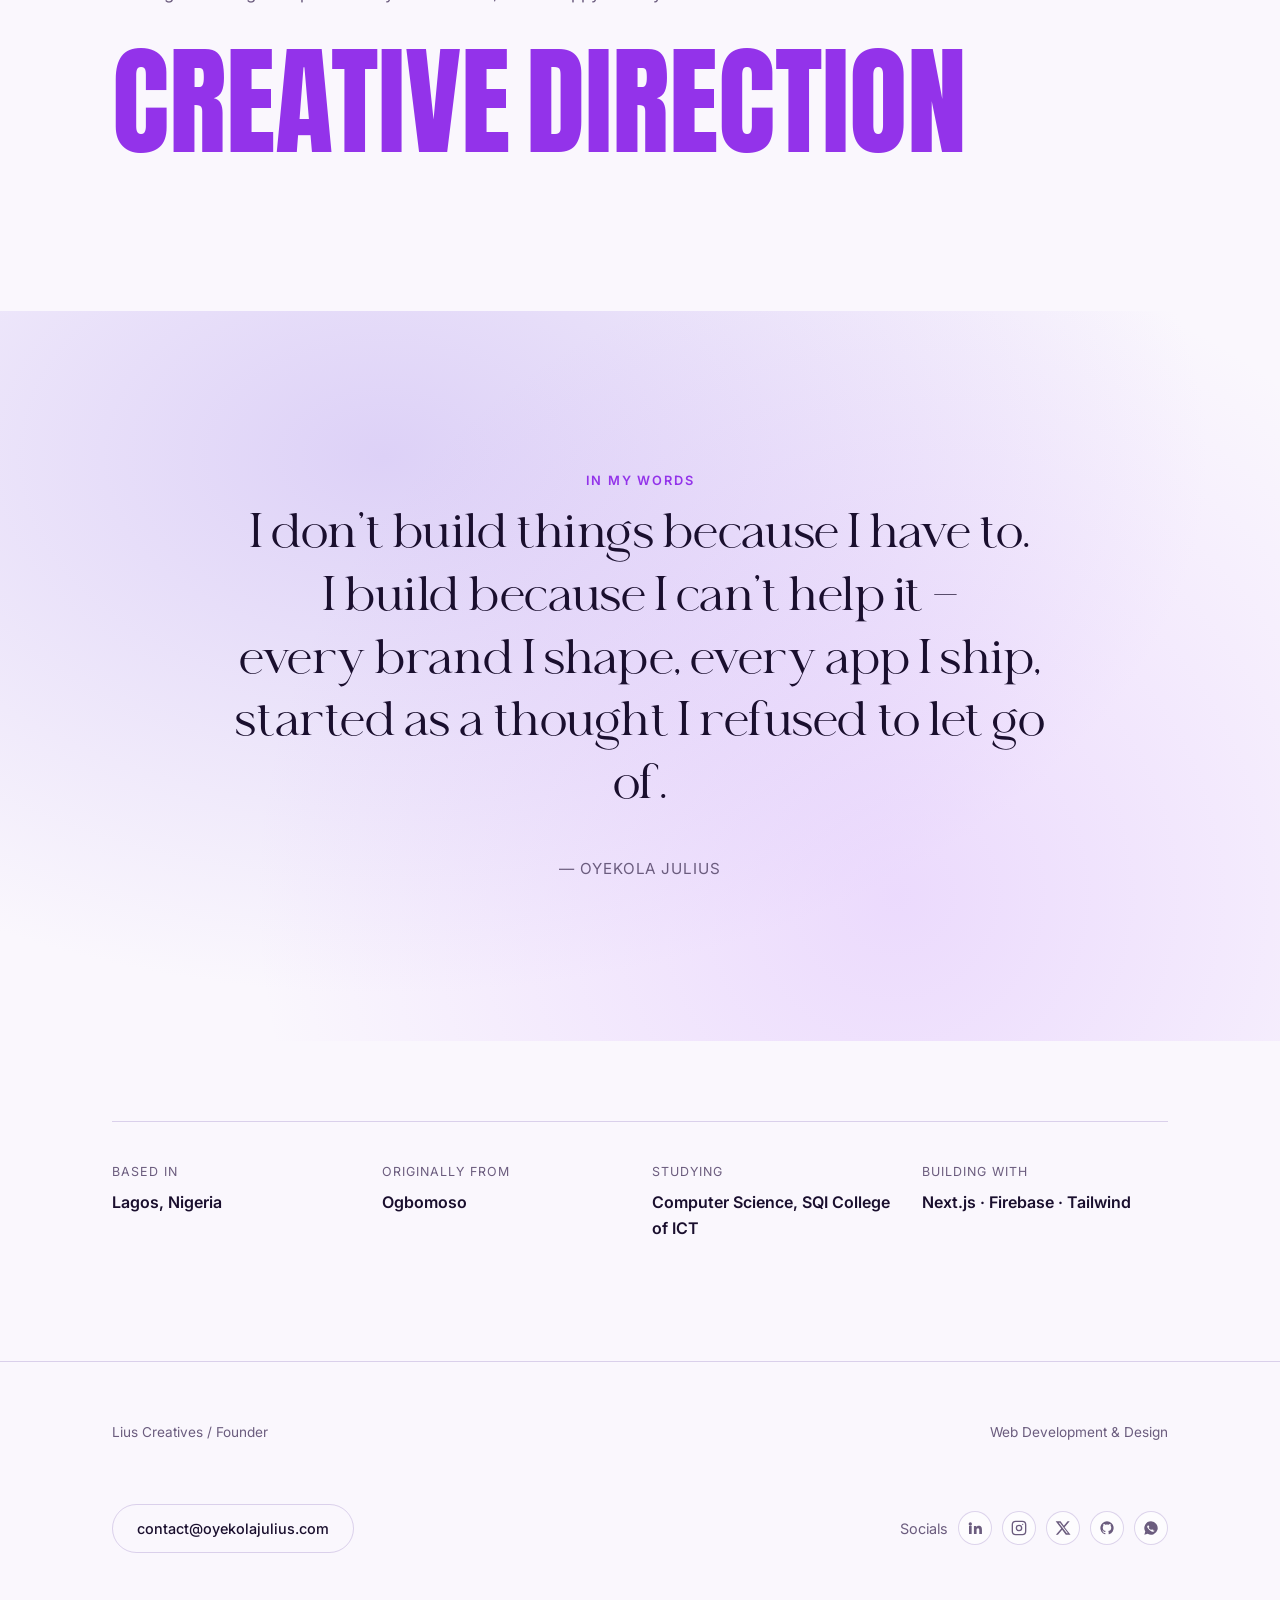
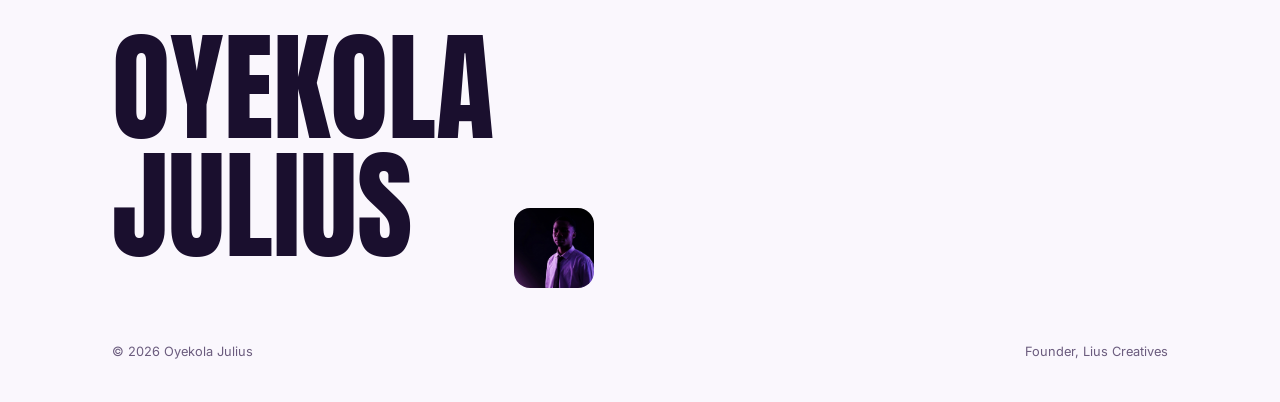
==== commit 4ca15d5f: "Add files via upload" ====
--- a/index.html
+++ b/index.html
@@ -76,7 +76,10 @@
     <img class="hero-bg" src="hero-portrait.jpeg" alt="Portrait of Oyekola Julius">
     <div class="hero-overlay"></div>
     <div class="hero-content">
-      <h1 class="hero-name">OYEKOLA<br>JULIUS</h1>
+      <h1 class="hero-name wipe-heading">
+        <span class="line-mask"><span class="line-inner">OYEKOLA</span></span>
+        <span class="line-mask"><span class="line-inner">JULIUS</span></span>
+      </h1>
       <p class="hero-tag">Founder x Designer x Developer</p>
     </div>
   </section>
@@ -111,7 +114,10 @@
     <div class="stack">
       <div class="stack-panel jr-panel jr-panel-1">
         <div class="section-inner jr-inner">
-          <h3 class="jr-heading">FIRST<br>SKETCHES</h3>
+          <h3 class="jr-heading wipe-heading">
+            <span class="line-mask"><span class="line-inner">FIRST</span></span>
+            <span class="line-mask"><span class="line-inner">SKETCHES</span></span>
+          </h3>
           <ul class="jr-facts">
             <li>Recognized as the best artist in primary school</li>
             <li>Natural talent, self-taught from the start</li>
@@ -127,7 +133,10 @@
 
       <div class="stack-panel jr-panel jr-panel-2">
         <div class="section-inner jr-inner">
-          <h3 class="jr-heading">LEARNED<br>DESIGN</h3>
+          <h3 class="jr-heading wipe-heading">
+            <span class="line-mask"><span class="line-inner">LEARNED</span></span>
+            <span class="line-mask"><span class="line-inner">DESIGN</span></span>
+          </h3>
           <ul class="jr-facts">
             <li>Started learning graphic design seriously</li>
             <li>Turned natural talent into a real craft</li>
@@ -143,7 +152,10 @@
 
       <div class="stack-panel jr-panel jr-panel-3">
         <div class="section-inner jr-inner">
-          <h3 class="jr-heading">LAUNCHED<br>LIUS CREATIVES</h3>
+          <h3 class="jr-heading wipe-heading">
+            <span class="line-mask"><span class="line-inner">LAUNCHED</span></span>
+            <span class="line-mask"><span class="line-inner">LIUS CREATIVES</span></span>
+          </h3>
           <ul class="jr-facts">
             <li>Built his own online presence and brand</li>
             <li>Name: "Lius" from Ju-Lius, plus "Creatives"</li>
@@ -159,7 +171,10 @@
 
       <div class="stack-panel jr-panel jr-panel-4">
         <div class="section-inner jr-inner">
-          <h3 class="jr-heading">COMPUTER<br>SCIENCE</h3>
+          <h3 class="jr-heading wipe-heading">
+            <span class="line-mask"><span class="line-inner">COMPUTER</span></span>
+            <span class="line-mask"><span class="line-inner">SCIENCE</span></span>
+          </h3>
           <ul class="jr-facts">
             <li>Enrolled at SQI College of ICT</li>
             <li>Chosen for its ~80% hands-on learning approach</li>
@@ -178,34 +193,27 @@
   <!-- ============ LIUS CREATIVES ============ -->
   <section class="lius" id="lius">
     <div class="section-inner lius-intro">
-      <h2 class="jr-heading lius-title">LIUS<br>CREATIVES</h2>
+      <h2 class="jr-heading lius-title wipe-heading">
+        <span class="line-mask"><span class="line-inner">LIUS</span></span>
+        <span class="line-mask"><span class="line-inner">CREATIVES</span></span>
+      </h2>
       <p class="lius-lead">A look at real brand work — and how a project moves from first conversation to launch.</p>
     </div>
 
-    <div class="stack lius-stack">
-      <div class="stack-panel lius-panel lius-panel-1">
-        <div class="lius-panel-inner">
-          <img src="bevic-1.jpeg" alt="Bevic Devices hiring post design" loading="lazy">
-          <div class="lius-panel-caption"><span class="pstep-num">#01</span><span class="pstep-label">Strategy &amp; Planning</span></div>
-        </div>
-      </div>
-      <div class="stack-panel lius-panel lius-panel-2">
-        <div class="lius-panel-inner">
-          <img src="bevic-2.jpeg" alt="Bevic Devices product ad design" loading="lazy">
-          <div class="lius-panel-caption"><span class="pstep-num">#02</span><span class="pstep-label">Design &amp; Development</span></div>
-        </div>
-      </div>
-      <div class="stack-panel lius-panel lius-panel-3">
-        <div class="lius-panel-inner">
-          <img src="bevic-3.jpeg" alt="Bevic Devices campaign design" loading="lazy">
-          <div class="lius-panel-caption"><span class="pstep-num">#03</span><span class="pstep-label">Launch &amp; Growth</span></div>
-        </div>
-      </div>
-      <div class="stack-panel lius-panel lius-panel-4">
-        <div class="lius-panel-inner">
-          <img src="bevic-4.jpeg" alt="Bevic Devices brand statement design" loading="lazy">
-          <div class="lius-panel-caption"><span class="pstep-num">#04</span><span class="pstep-label">Ongoing Support</span></div>
-        </div>
+    <div class="marquee-wrap">
+      <div class="marquee-track">
+        <span class="marquee-item">BEVIC DEVICES</span>
+        <span class="marquee-dot">•</span>
+        <span class="marquee-item">ONEMORE GADGETS</span>
+        <span class="marquee-dot">•</span>
+        <span class="marquee-item">HANSEL HOMES</span>
+        <span class="marquee-dot">•</span>
+        <span class="marquee-item">BEVIC DEVICES</span>
+        <span class="marquee-dot">•</span>
+        <span class="marquee-item">ONEMORE GADGETS</span>
+        <span class="marquee-dot">•</span>
+        <span class="marquee-item">HANSEL HOMES</span>
+        <span class="marquee-dot">•</span>
       </div>
     </div>
 
@@ -259,7 +267,10 @@
   <!-- ============ WHAT I DO / CTA ============ -->
   <section class="offer">
     <div class="section-inner">
-      <h2 class="jr-heading offer-title">TWO<br>CRAFTS?</h2>
+      <h2 class="jr-heading offer-title wipe-heading">
+        <span class="line-mask"><span class="line-inner">TWO</span></span>
+        <span class="line-mask"><span class="line-inner">CRAFTS?</span></span>
+      </h2>
       <div class="offer-grid">
         <div class="offer-col">
           <h4>Brand Identity &amp; Strategy</h4>
@@ -327,7 +338,10 @@
   </div>
 
   <div class="section-inner footer-name-row">
-    <h2 class="jr-heading footer-name reveal">OYEKOLA<br>JULIUS</h2>
+    <h2 class="jr-heading footer-name wipe-heading">
+      <span class="line-mask"><span class="line-inner">OYEKOLA</span></span>
+      <span class="line-mask"><span class="line-inner">JULIUS</span></span>
+    </h2>
     <img class="footer-thumb" src="hero-portrait.jpeg" alt="Oyekola Julius">
   </div>
 
--- a/styles.css
+++ b/styles.css
@@ -78,9 +78,30 @@
   font-family: var(--font-heading);
   font-weight: 400;
   text-transform: uppercase;
-  line-height: 0.92;
-  letter-spacing: 0.01em;
+  line-height: 0.9;
+  letter-spacing: 0;
   color: var(--text);
+}
+
+/* Masked line-reveal wipe effect */
+.wipe-heading { display: block; }
+.line-mask {
+  display: block;
+  overflow: hidden;
+  padding-bottom: 0.06em;
+}
+.line-mask:not(:last-child) { margin-bottom: 0.04em; }
+.line-inner {
+  display: block;
+  transform: translateY(105%);
+  transition: transform 0.9s var(--ease);
+}
+.wipe-heading.lines-visible .line-mask:nth-child(1) .line-inner { transition-delay: 0s; }
+.wipe-heading.lines-visible .line-mask:nth-child(2) .line-inner { transition-delay: 0.1s; }
+.wipe-heading.lines-visible .line-inner { transform: translateY(0); }
+
+@media (prefers-reduced-motion: reduce) {
+  .line-inner { transform: none; transition: none; }
 }
 
 /* Swash accent headline — Bricolage Grotesque */
@@ -203,12 +224,14 @@
   font-family: var(--font-heading);
   font-weight: 400;
   text-transform: uppercase;
-  font-size: clamp(3.5rem, 16vw, 11rem);
-  line-height: 0.85;
+  font-size: clamp(4rem, 22vw, 13rem);
+  line-height: 0.88;
   color: #fff;
-}
+  width: 100%;
+}
+.hero-name .line-mask:not(:last-child) { margin-bottom: 0.02em; }
 .hero-tag {
-  margin-top: 20px;
+  margin-top: 24px;
   font-size: clamp(1.1rem, 2.4vw, 1.5rem);
   color: rgba(255,255,255,0.85);
 }
@@ -270,8 +293,8 @@
 .jr-panel-4 { background: #0F0817; }
 
 .jr-heading.jr-heading, .jr-panel .jr-heading {
-  font-size: clamp(3rem, 9vw, 6.5rem);
-  margin-bottom: 32px;
+  font-size: clamp(3.2rem, 12vw, 7.5rem);
+  margin-bottom: 36px;
 }
 
 .jr-facts { display: flex; flex-direction: column; gap: 12px; margin-bottom: 44px; }
@@ -306,35 +329,41 @@
 /* ===================== LIUS CREATIVES ===================== */
 .lius { padding: 100px 0 0; background: var(--bg-elevated); }
 .lius-intro { padding-bottom: 40px; }
-.lius-title { font-size: clamp(3rem, 9vw, 6.5rem); margin-bottom: 24px; }
+.lius-title { font-size: clamp(3.2rem, 12vw, 7.5rem); margin-bottom: 28px; }
 .lius-lead { color: var(--text-muted); max-width: 56ch; font-size: clamp(1rem, 1.6vw, 1.2rem); }
 
-.lius-panel { flex-direction: column; padding: 0 32px; overflow: hidden; }
-.lius-panel-1 { background: #0F0817; }
-.lius-panel-2 { background: #150A1F; }
-.lius-panel-3 { background: #1B0C28; }
-.lius-panel-4 { background: #200E2E; }
-
-.lius-panel-inner {
-  position: relative;
-  width: 100%;
-  max-width: 480px;
-  aspect-ratio: 4/5;
-  border-radius: var(--radius-card);
+.marquee-wrap {
   overflow: hidden;
-  box-shadow: 0 30px 80px rgba(0,0,0,0.5);
-  margin: 0 auto;
-}
-.lius-panel-inner img { width: 100%; height: 100%; object-fit: cover; }
-.lius-panel-caption {
-  position: absolute;
-  bottom: 0; left: 0; right: 0;
-  padding: 20px 24px;
-  background: linear-gradient(to top, rgba(0,0,0,0.75), transparent);
-  display: flex; align-items: center; gap: 12px;
-}
-.lius-panel-caption .pstep-num { font-weight: 700; color: var(--accent-soft); }
-.lius-panel-caption .pstep-label { color: #fff; font-weight: 500; }
+  border-top: 1px solid var(--border-glass);
+  border-bottom: 1px solid var(--border-glass);
+  padding: 40px 0;
+  background: #0F0817;
+}
+.marquee-track {
+  display: flex;
+  align-items: center;
+  width: max-content;
+  gap: 32px;
+  animation: marquee-scroll 22s linear infinite;
+}
+.marquee-item {
+  font-family: var(--font-heading);
+  font-weight: 400;
+  text-transform: uppercase;
+  font-size: clamp(1.6rem, 4vw, 3rem);
+  color: var(--text);
+  white-space: nowrap;
+}
+.marquee-dot { color: var(--accent-soft); font-size: 1.4rem; }
+
+@keyframes marquee-scroll {
+  from { transform: translateX(0); }
+  to { transform: translateX(-50%); }
+}
+
+@media (prefers-reduced-motion: reduce) {
+  .marquee-track { animation: none; }
+}
 
 .carousel-cta-wrap {
   position: relative;
@@ -395,12 +424,11 @@
 @media (max-width: 860px) {
   .pricing-grid { grid-template-columns: 1fr; }
   .price-popular { transform: none; }
-  .lius-panel-inner { max-width: 320px; }
 }
 
 /* ===================== OFFER / CTA ===================== */
 .offer { padding: 120px 0; background: var(--bg); }
-.offer-title { font-size: clamp(3rem, 9vw, 6.5rem); margin-bottom: 56px; }
+.offer-title { font-size: clamp(3.2rem, 12vw, 7.5rem); margin-bottom: 60px; }
 .offer-grid {
   display: grid;
   grid-template-columns: 1fr 1fr;
@@ -503,7 +531,8 @@
   padding-bottom: 40px; position: relative;
   padding-top: 40px;
 }
-.footer-name { font-size: clamp(3.5rem, 15vw, 9rem); }
+.footer-name { font-size: clamp(4rem, 20vw, 10.5rem); }
+.footer-name .line-mask:not(:last-child) { margin-bottom: 0.02em; }
 .footer-thumb {
   width: 80px; height: 80px; border-radius: 16px; object-fit: cover;
   margin-bottom: 14px;
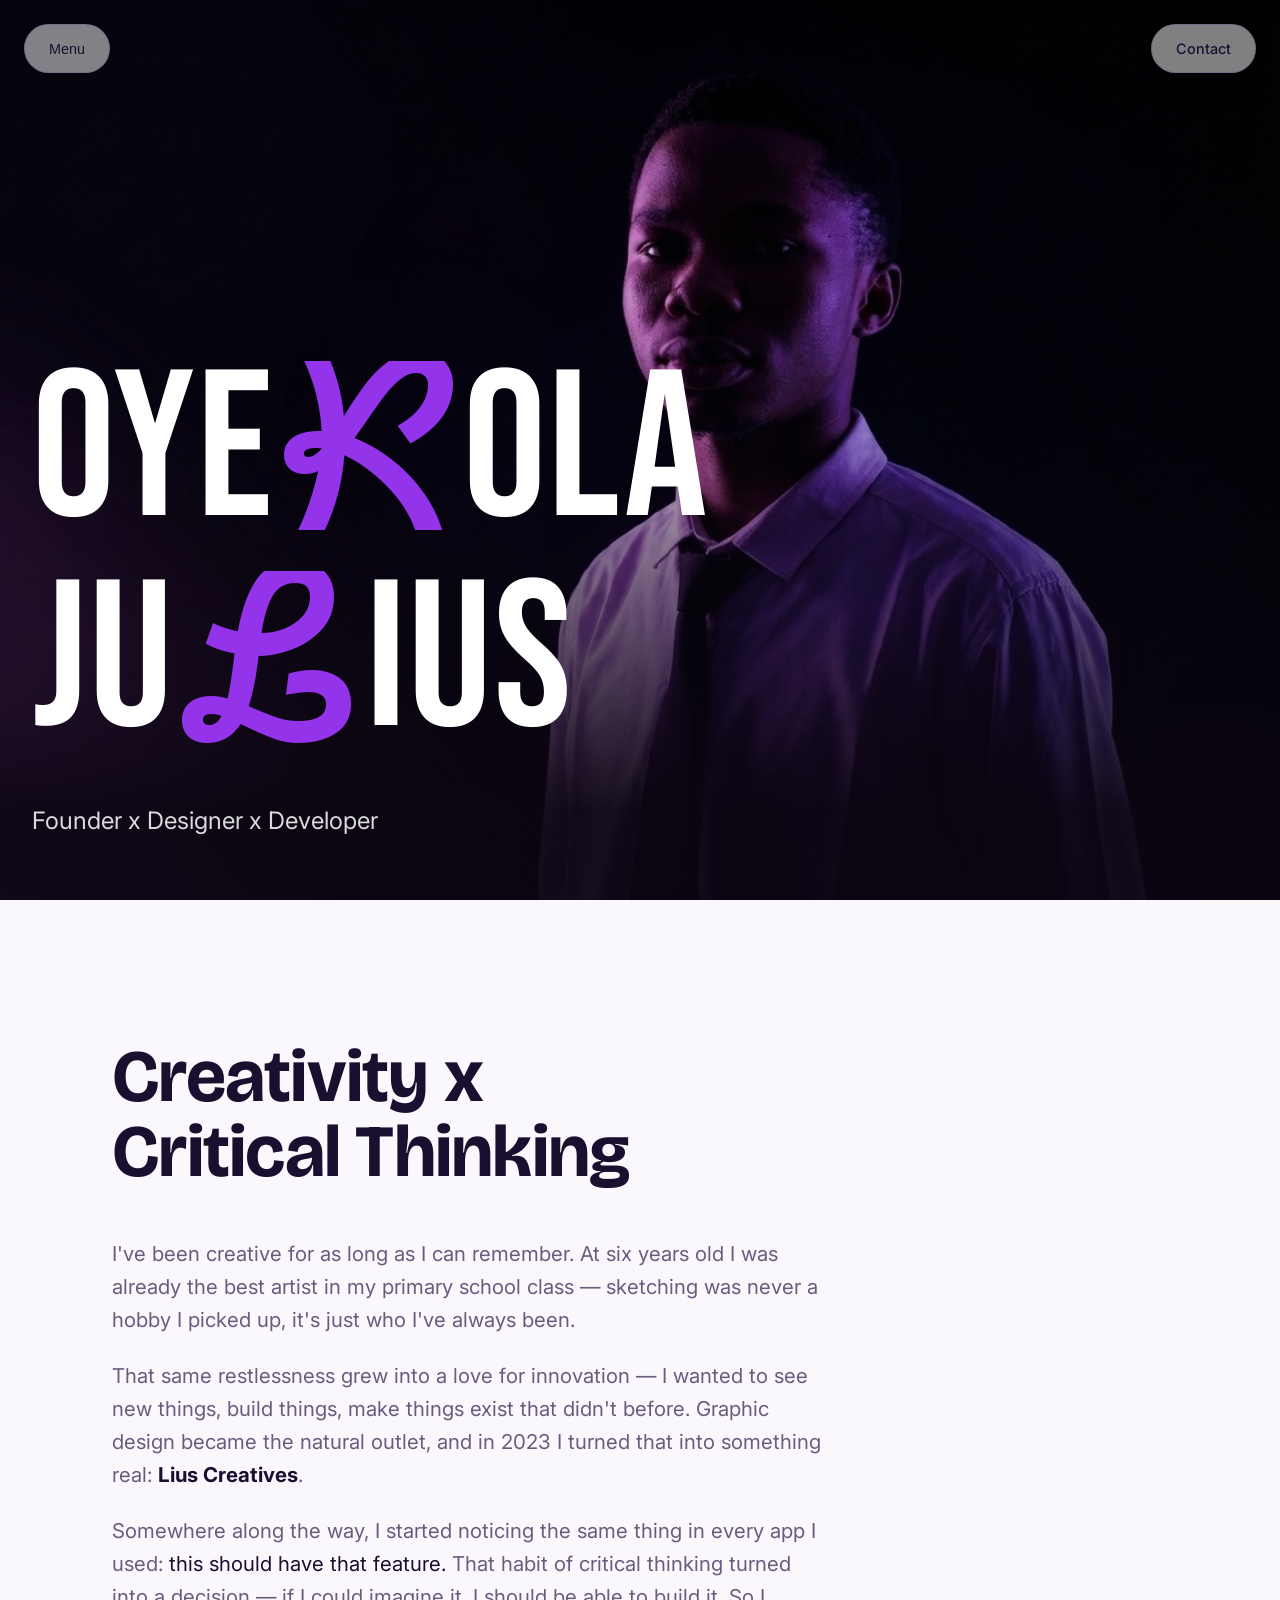
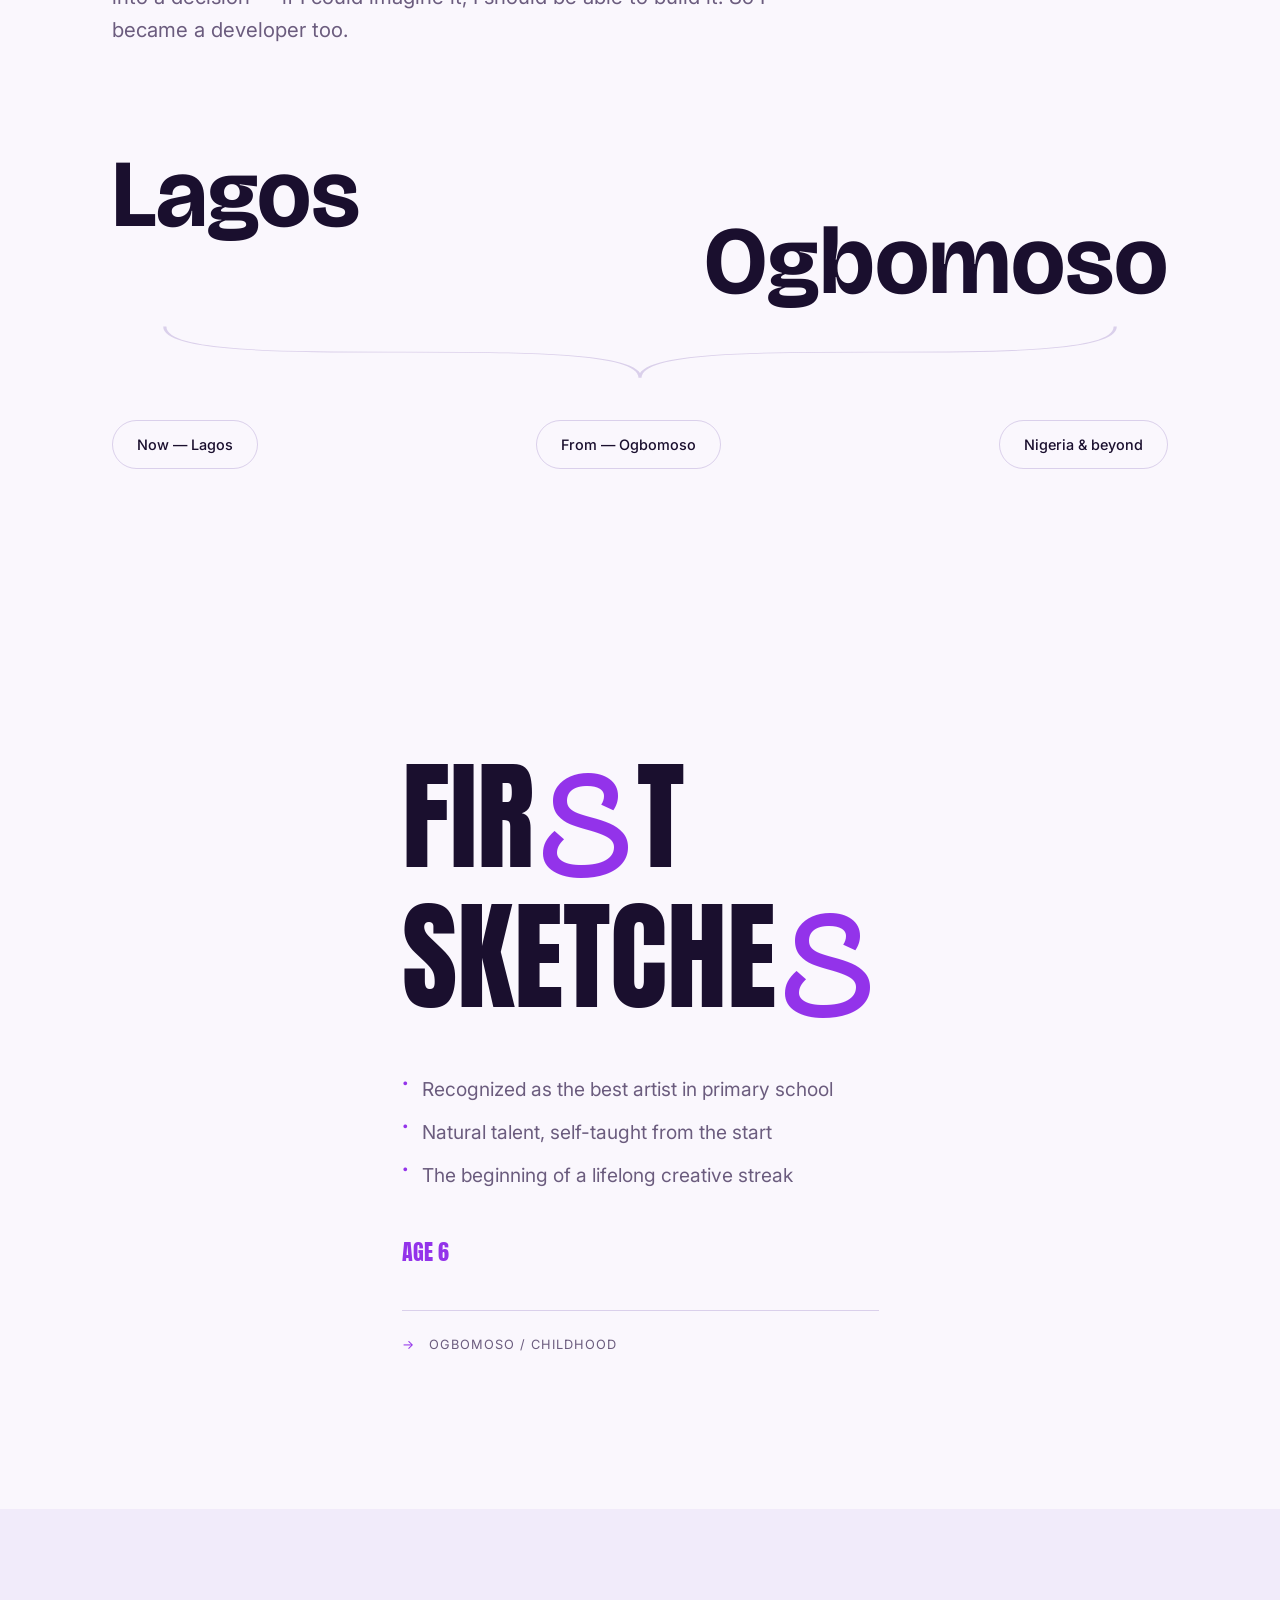
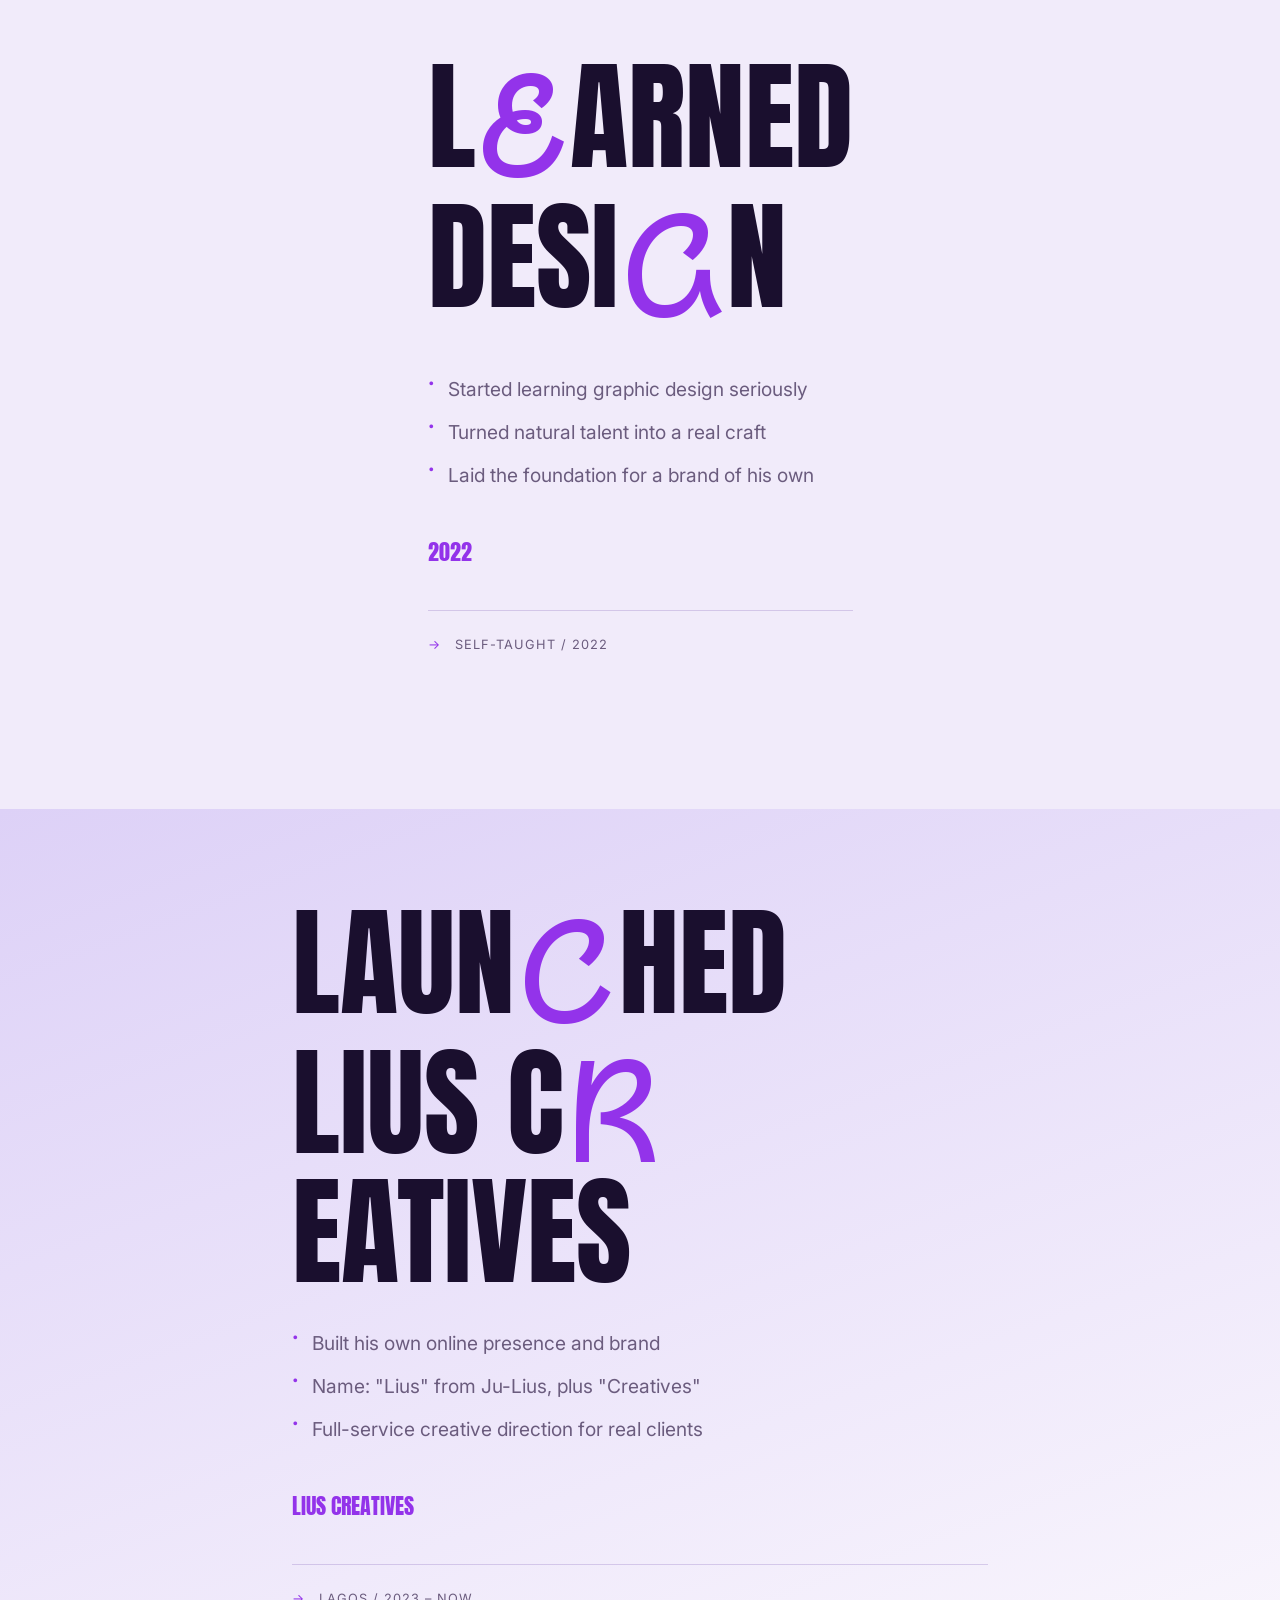
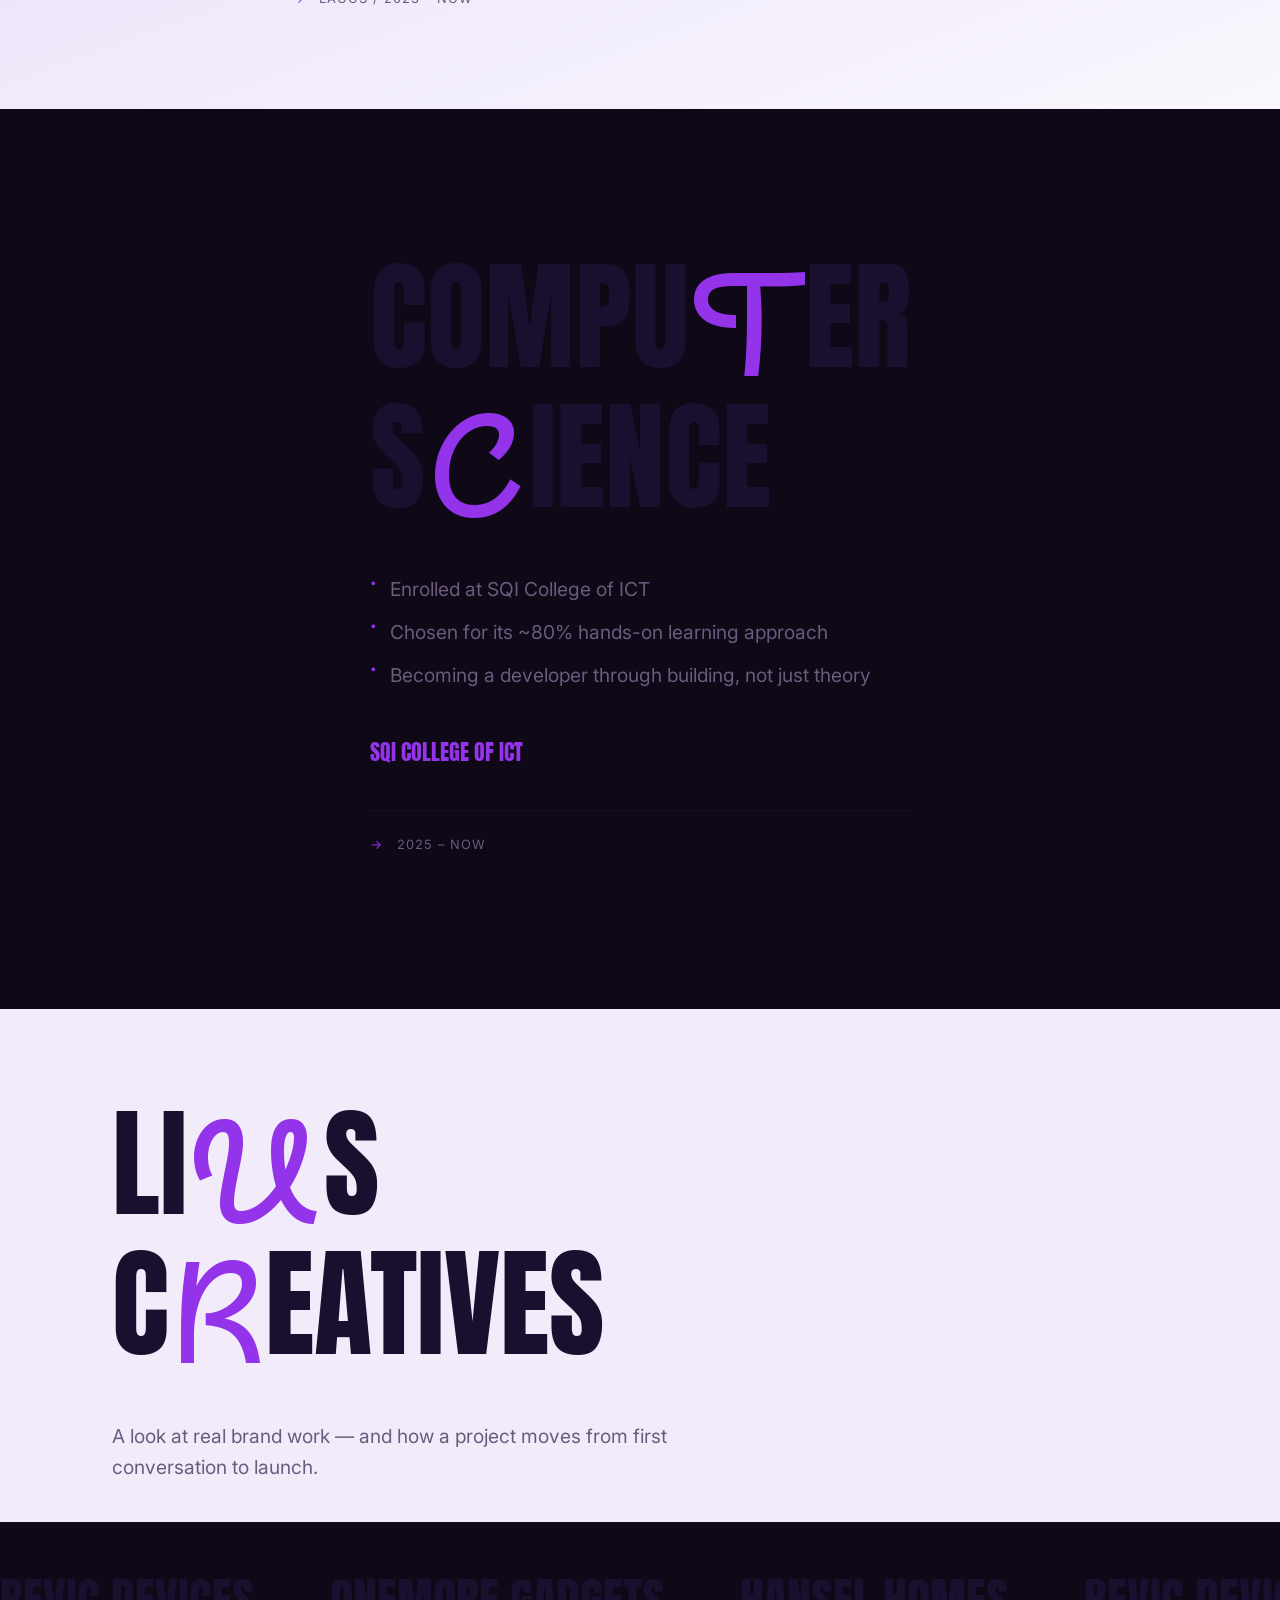
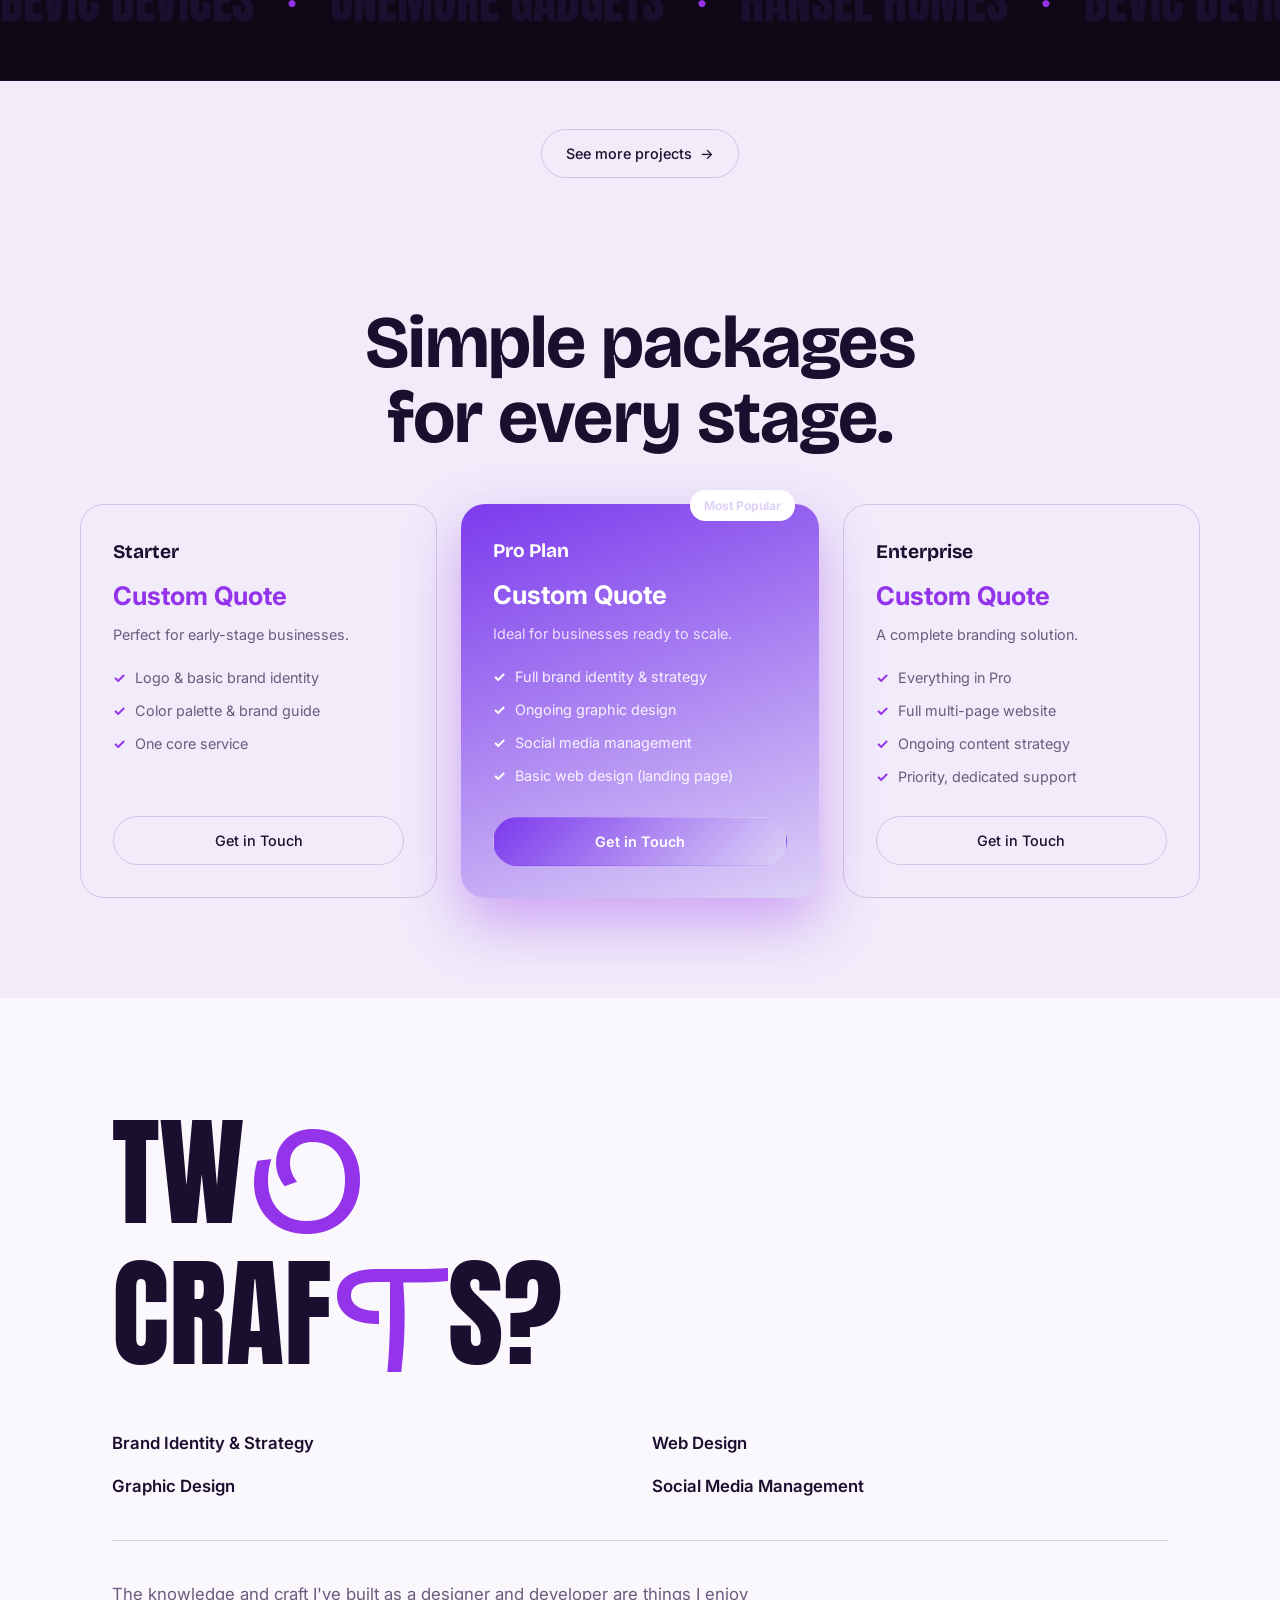
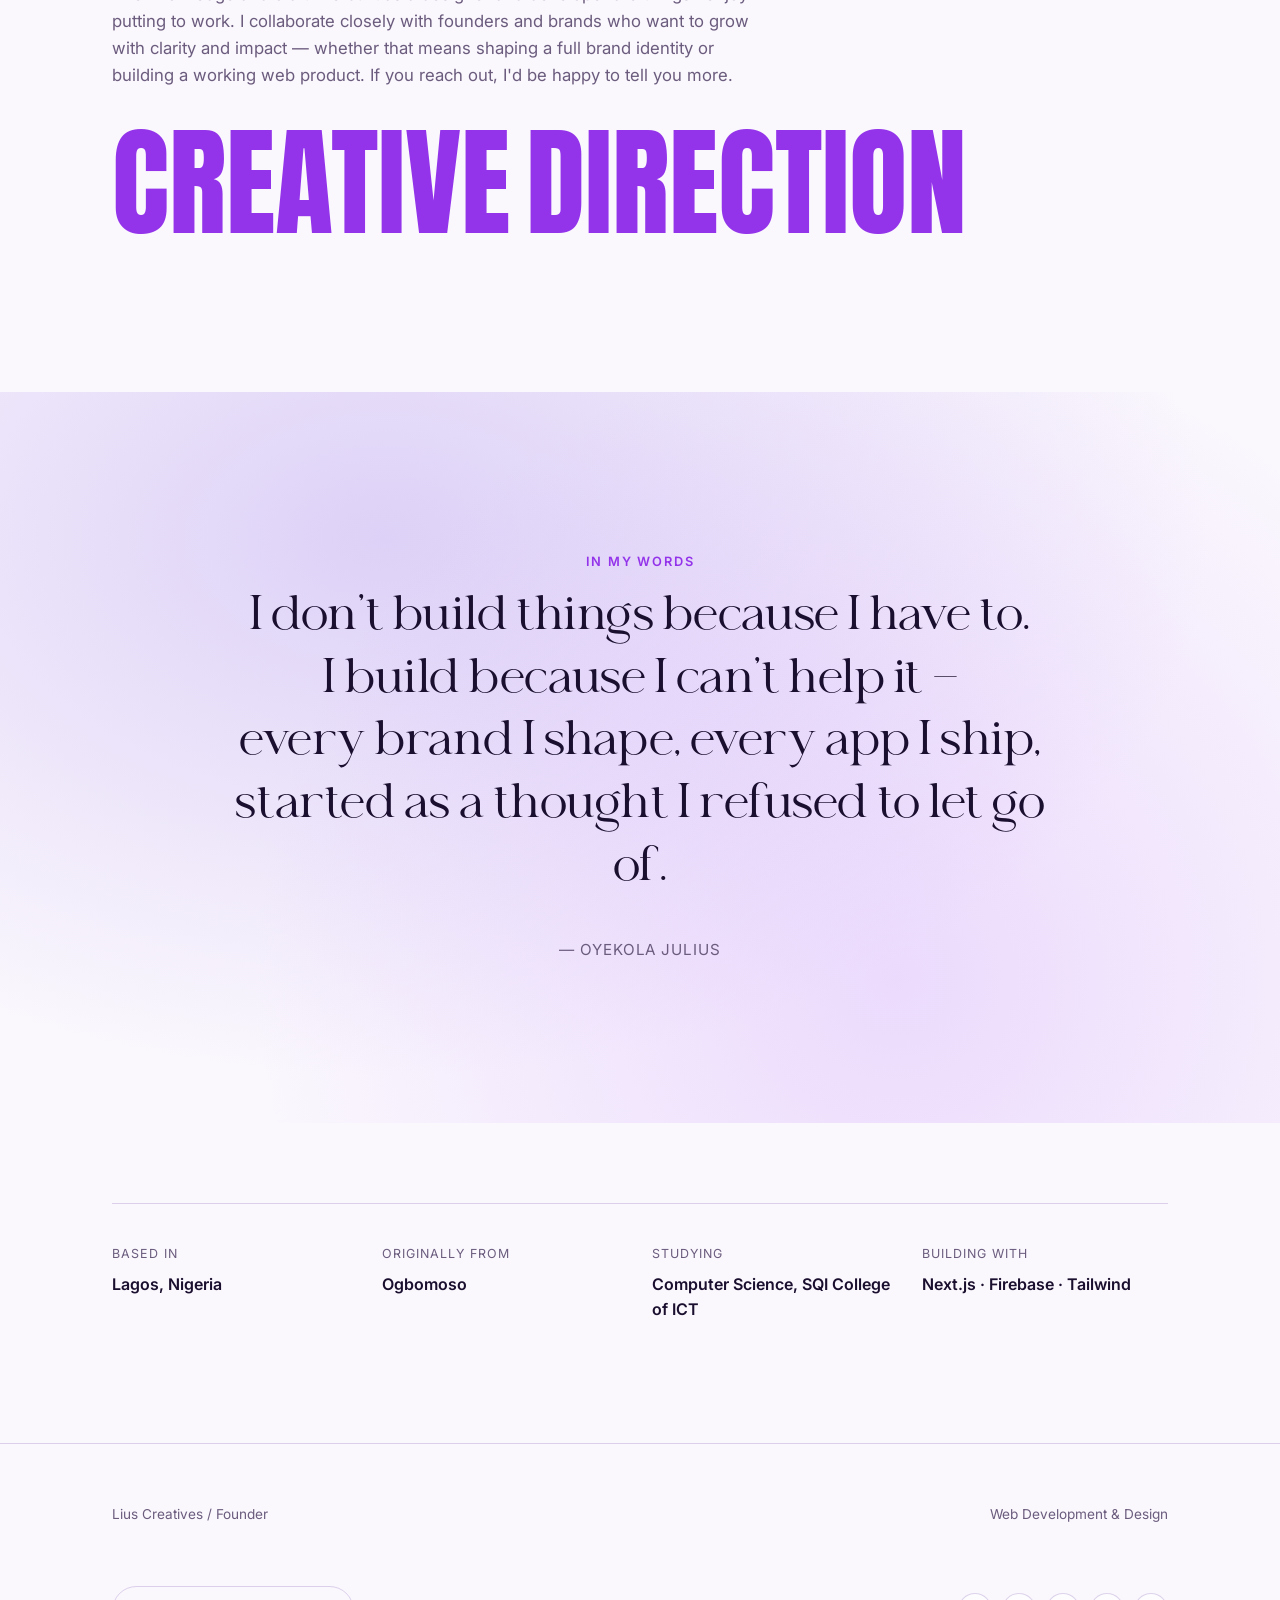
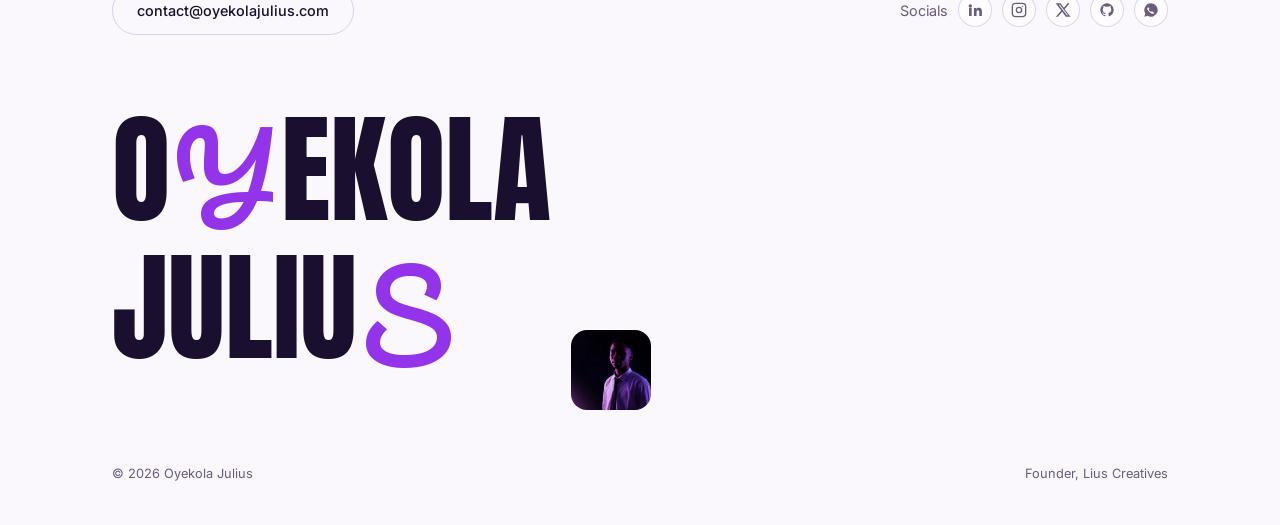
==== commit a5a654cb: "Add files via upload" ====
--- a/index.html
+++ b/index.html
@@ -42,7 +42,7 @@
 <link rel="icon" type="image/svg+xml" href="favicon.svg">
 <link rel="preconnect" href="https://fonts.googleapis.com">
 <link rel="preconnect" href="https://fonts.gstatic.com" crossorigin>
-<link href="https://fonts.googleapis.com/css2?family=Inter:wght@400;500;600;700;800&family=Bricolage+Grotesque:opsz,wght@12..96,400..800&family=Anton&display=swap" rel="stylesheet">
+<link href="https://fonts.googleapis.com/css2?family=Inter:wght@400;500;600;700;800&family=Bricolage+Grotesque:opsz,wght@12..96,400..800&family=Anton&family=Bebas+Neue&display=swap" rel="stylesheet">
 <link rel="stylesheet" href="styles.css">
 </head>
 <body>
@@ -77,8 +77,8 @@
     <div class="hero-overlay"></div>
     <div class="hero-content">
       <h1 class="hero-name wipe-heading">
-        <span class="line-mask"><span class="line-inner">OYEKOLA</span></span>
-        <span class="line-mask"><span class="line-inner">JULIUS</span></span>
+        <span class="line-mask"><span class="line-inner">OYE<span class="swash-letter">K</span>OLA</span></span>
+        <span class="line-mask"><span class="line-inner">JU<span class="swash-letter">L</span>IUS</span></span>
       </h1>
       <p class="hero-tag">Founder x Designer x Developer</p>
     </div>
@@ -115,8 +115,8 @@
       <div class="stack-panel jr-panel jr-panel-1">
         <div class="section-inner jr-inner">
           <h3 class="jr-heading wipe-heading">
-            <span class="line-mask"><span class="line-inner">FIRST</span></span>
-            <span class="line-mask"><span class="line-inner">SKETCHES</span></span>
+            <span class="line-mask"><span class="line-inner">FIR<span class="swash-letter">S</span>T</span></span>
+            <span class="line-mask"><span class="line-inner">SKETCHE<span class="swash-letter">S</span></span></span>
           </h3>
           <ul class="jr-facts">
             <li>Recognized as the best artist in primary school</li>
@@ -134,8 +134,8 @@
       <div class="stack-panel jr-panel jr-panel-2">
         <div class="section-inner jr-inner">
           <h3 class="jr-heading wipe-heading">
-            <span class="line-mask"><span class="line-inner">LEARNED</span></span>
-            <span class="line-mask"><span class="line-inner">DESIGN</span></span>
+            <span class="line-mask"><span class="line-inner">L<span class="swash-letter">E</span>ARNED</span></span>
+            <span class="line-mask"><span class="line-inner">DESI<span class="swash-letter">G</span>N</span></span>
           </h3>
           <ul class="jr-facts">
             <li>Started learning graphic design seriously</li>
@@ -153,8 +153,8 @@
       <div class="stack-panel jr-panel jr-panel-3">
         <div class="section-inner jr-inner">
           <h3 class="jr-heading wipe-heading">
-            <span class="line-mask"><span class="line-inner">LAUNCHED</span></span>
-            <span class="line-mask"><span class="line-inner">LIUS CREATIVES</span></span>
+            <span class="line-mask"><span class="line-inner">LAUN<span class="swash-letter">C</span>HED</span></span>
+            <span class="line-mask"><span class="line-inner">LIUS C<span class="swash-letter">R</span>EATIVES</span></span>
           </h3>
           <ul class="jr-facts">
             <li>Built his own online presence and brand</li>
@@ -172,8 +172,8 @@
       <div class="stack-panel jr-panel jr-panel-4">
         <div class="section-inner jr-inner">
           <h3 class="jr-heading wipe-heading">
-            <span class="line-mask"><span class="line-inner">COMPUTER</span></span>
-            <span class="line-mask"><span class="line-inner">SCIENCE</span></span>
+            <span class="line-mask"><span class="line-inner">COMPU<span class="swash-letter">T</span>ER</span></span>
+            <span class="line-mask"><span class="line-inner">S<span class="swash-letter">C</span>IENCE</span></span>
           </h3>
           <ul class="jr-facts">
             <li>Enrolled at SQI College of ICT</li>
@@ -194,8 +194,8 @@
   <section class="lius" id="lius">
     <div class="section-inner lius-intro">
       <h2 class="jr-heading lius-title wipe-heading">
-        <span class="line-mask"><span class="line-inner">LIUS</span></span>
-        <span class="line-mask"><span class="line-inner">CREATIVES</span></span>
+        <span class="line-mask"><span class="line-inner">LI<span class="swash-letter">U</span>S</span></span>
+        <span class="line-mask"><span class="line-inner">C<span class="swash-letter">R</span>EATIVES</span></span>
       </h2>
       <p class="lius-lead">A look at real brand work — and how a project moves from first conversation to launch.</p>
     </div>
@@ -268,8 +268,8 @@
   <section class="offer">
     <div class="section-inner">
       <h2 class="jr-heading offer-title wipe-heading">
-        <span class="line-mask"><span class="line-inner">TWO</span></span>
-        <span class="line-mask"><span class="line-inner">CRAFTS?</span></span>
+        <span class="line-mask"><span class="line-inner">TW<span class="swash-letter">O</span></span></span>
+        <span class="line-mask"><span class="line-inner">CRAF<span class="swash-letter">T</span>S?</span></span>
       </h2>
       <div class="offer-grid">
         <div class="offer-col">
@@ -339,8 +339,8 @@
 
   <div class="section-inner footer-name-row">
     <h2 class="jr-heading footer-name wipe-heading">
-      <span class="line-mask"><span class="line-inner">OYEKOLA</span></span>
-      <span class="line-mask"><span class="line-inner">JULIUS</span></span>
+      <span class="line-mask"><span class="line-inner">O<span class="swash-letter">Y</span>EKOLA</span></span>
+      <span class="line-mask"><span class="line-inner">JULIU<span class="swash-letter">S</span></span></span>
     </h2>
     <img class="footer-thumb" src="hero-portrait.jpeg" alt="Oyekola Julius">
   </div>
--- a/styles.css
+++ b/styles.css
@@ -3,6 +3,14 @@
   font-family: 'Orange Avenue';
   src: url('OrangeAvenueDEMO-Regular.otf') format('opentype');
   font-weight: 400;
+  font-style: normal;
+  font-display: swap;
+}
+
+@font-face {
+  font-family: 'Transforma Script';
+  src: url('TransformaScript-Medium.ttf') format('truetype');
+  font-weight: 500;
   font-style: normal;
   font-display: swap;
 }
@@ -22,6 +30,8 @@
   --radius-card: 24px;
   --font-display: 'Orange Avenue', 'Georgia', serif;
   --font-heading: 'Anton', 'Georgia', sans-serif;
+  --font-hero: 'Bebas Neue', 'Anton', sans-serif;
+  --font-script: 'Transforma Script', cursive;
   --font-swash: 'Bricolage Grotesque', 'Georgia', sans-serif;
   --font-body: 'Inter', -apple-system, BlinkMacSystemFont, sans-serif;
   --ease: cubic-bezier(0.16, 1, 0.3, 1);
@@ -94,11 +104,15 @@
 .line-inner {
   display: block;
   transform: translateY(105%);
-  transition: transform 0.9s var(--ease);
+  transition: transform 2s var(--ease);
 }
 .wipe-heading.lines-visible .line-mask:nth-child(1) .line-inner { transition-delay: 0s; }
-.wipe-heading.lines-visible .line-mask:nth-child(2) .line-inner { transition-delay: 0.1s; }
+.wipe-heading.lines-visible .line-mask:nth-child(2) .line-inner { transition-delay: 0.2s; }
 .wipe-heading.lines-visible .line-inner { transform: translateY(0); }
+
+/* Hero heading gets a slower, longer wipe */
+.hero-name .line-inner { transition-duration: 4s; }
+.hero-name.lines-visible .line-mask:nth-child(2) .line-inner { transition-delay: 0.4s; }
 
 @media (prefers-reduced-motion: reduce) {
   .line-inner { transform: none; transition: none; }
@@ -221,11 +235,12 @@
   right: 32px;
 }
 .hero-name {
-  font-family: var(--font-heading);
+  font-family: var(--font-hero);
   font-weight: 400;
   text-transform: uppercase;
   font-size: clamp(4rem, 22vw, 13rem);
   line-height: 0.88;
+  letter-spacing: 0.01em;
   color: #fff;
   width: 100%;
 }
@@ -234,6 +249,18 @@
   margin-top: 24px;
   font-size: clamp(1.1rem, 2.4vw, 1.5rem);
   color: rgba(255,255,255,0.85);
+}
+
+/* Swash script letter (Transforma Script), mixed inline within tall headings */
+.swash-letter {
+  font-family: var(--font-script);
+  font-weight: 500;
+  text-transform: none;
+  font-size: 1.2em;
+  display: inline-block;
+  line-height: 0.7;
+  vertical-align: -0.06em;
+  color: var(--accent-soft);
 }
 
 /* ===================== INTRO ===================== */
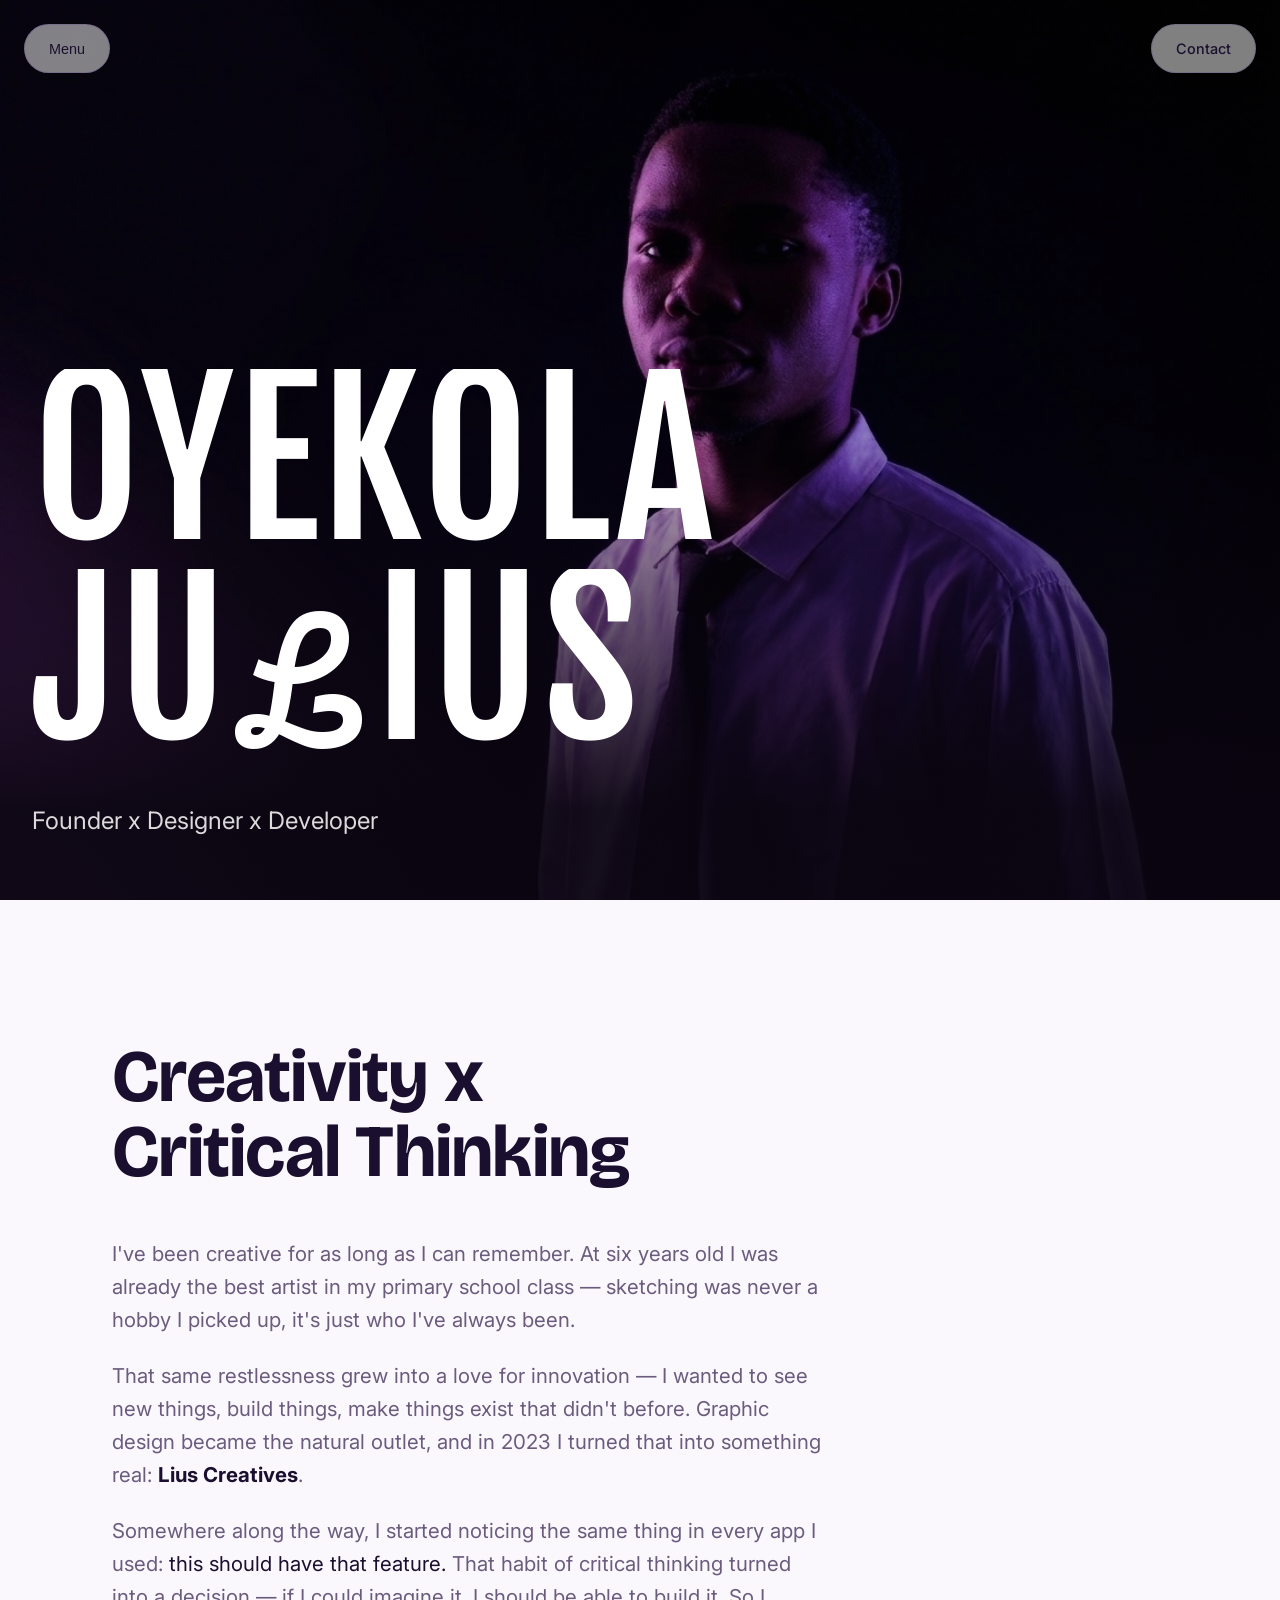
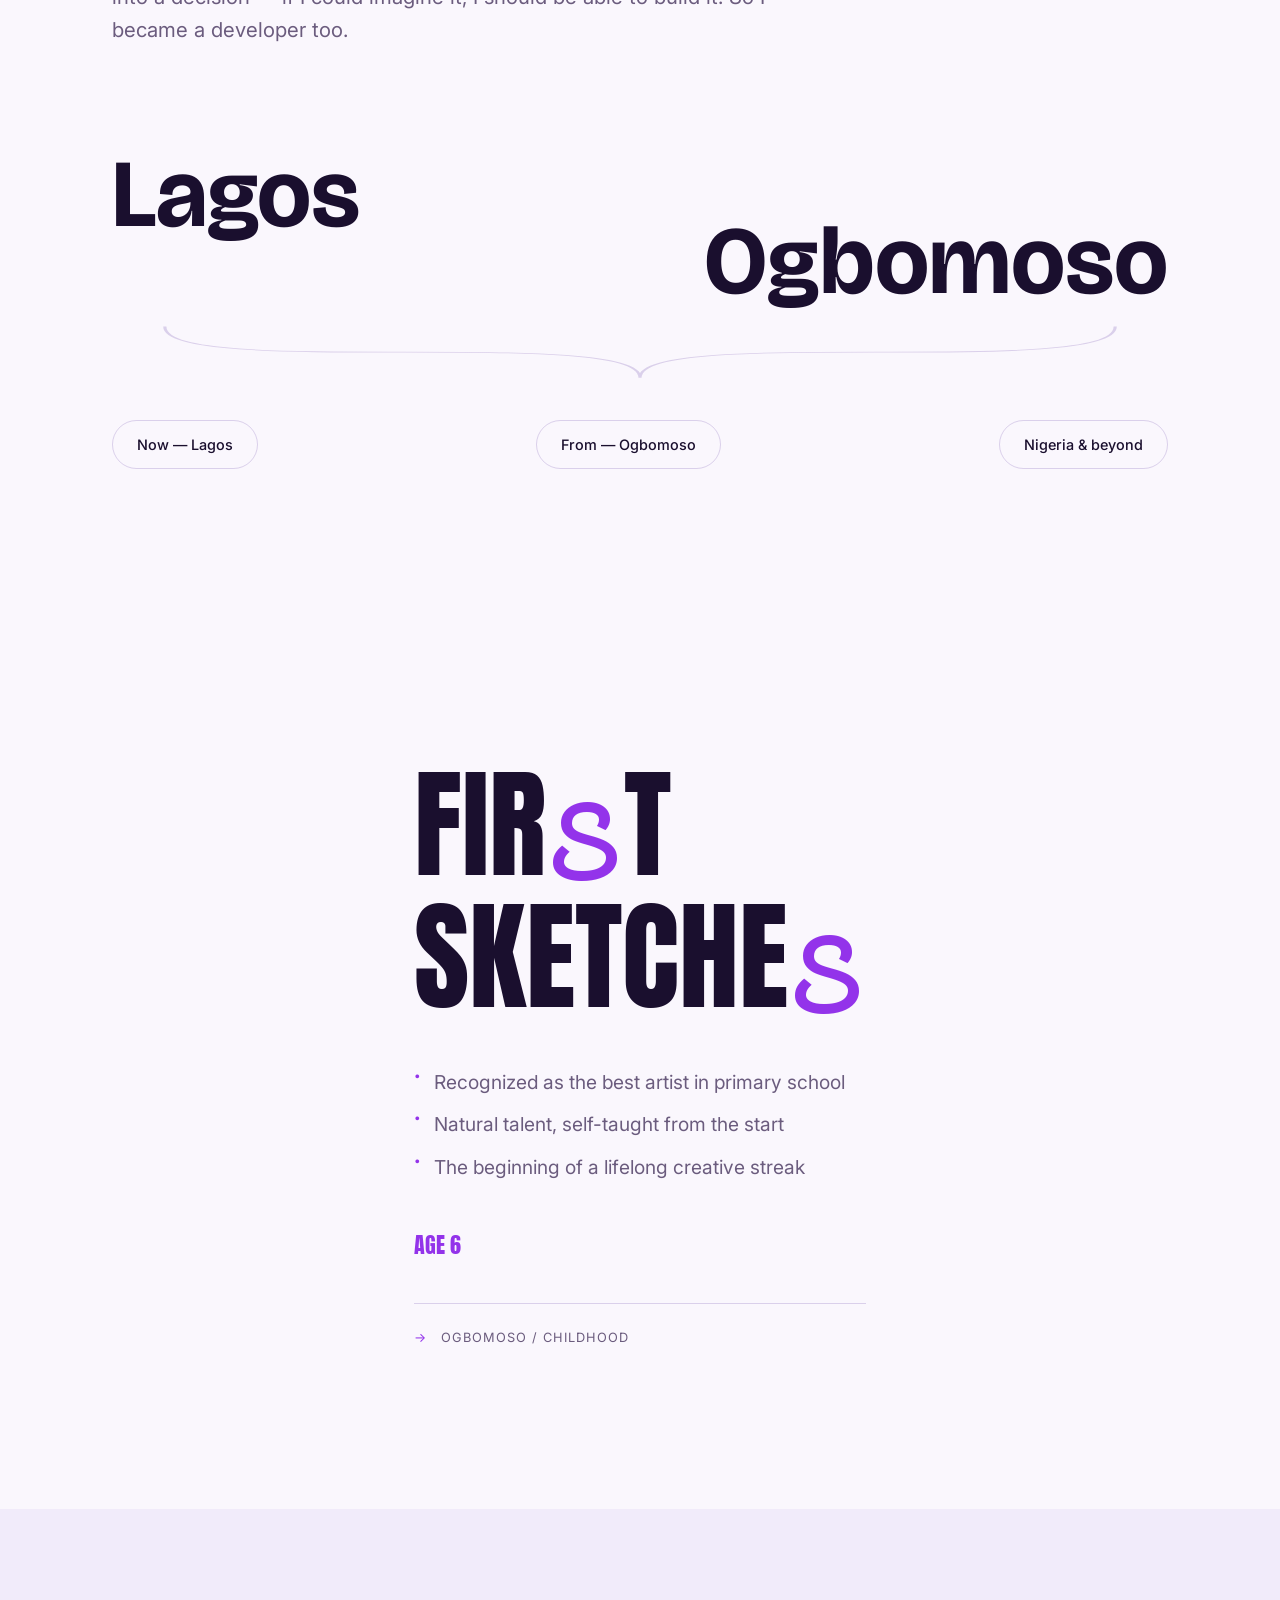
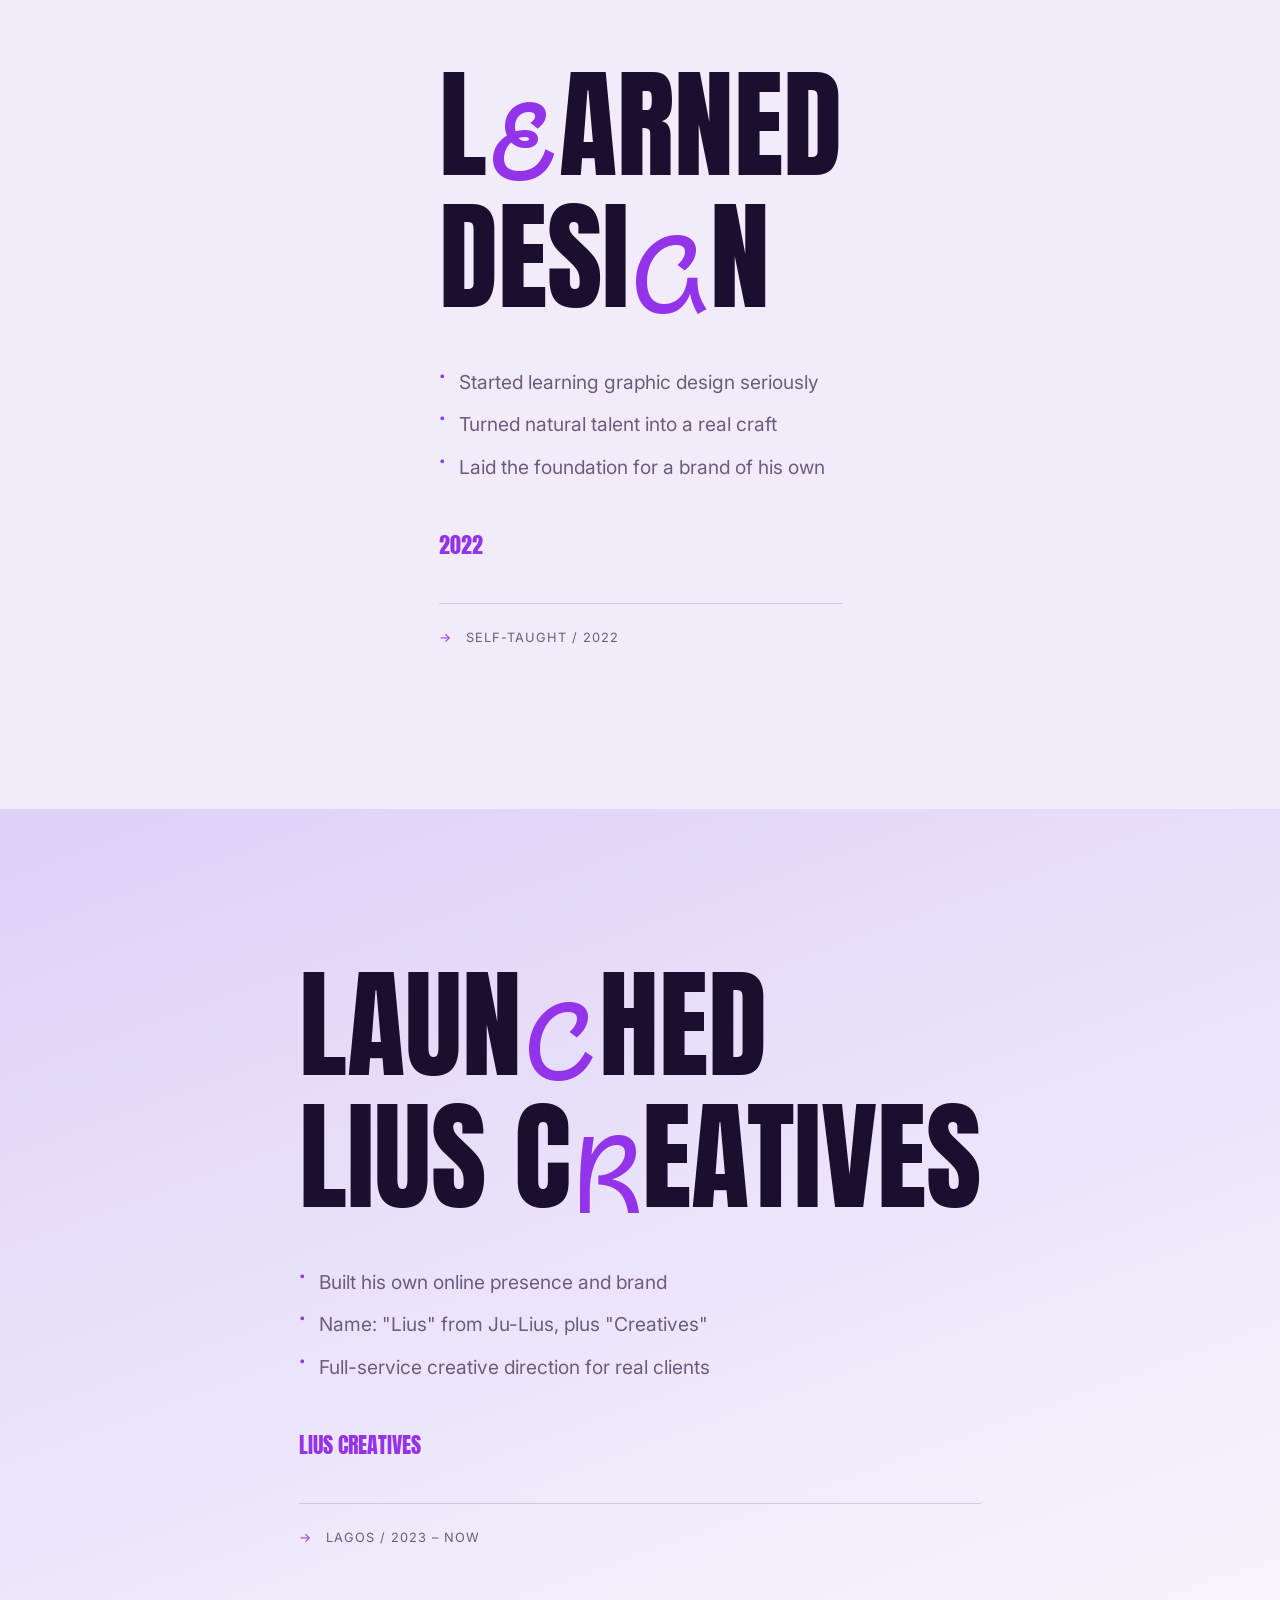
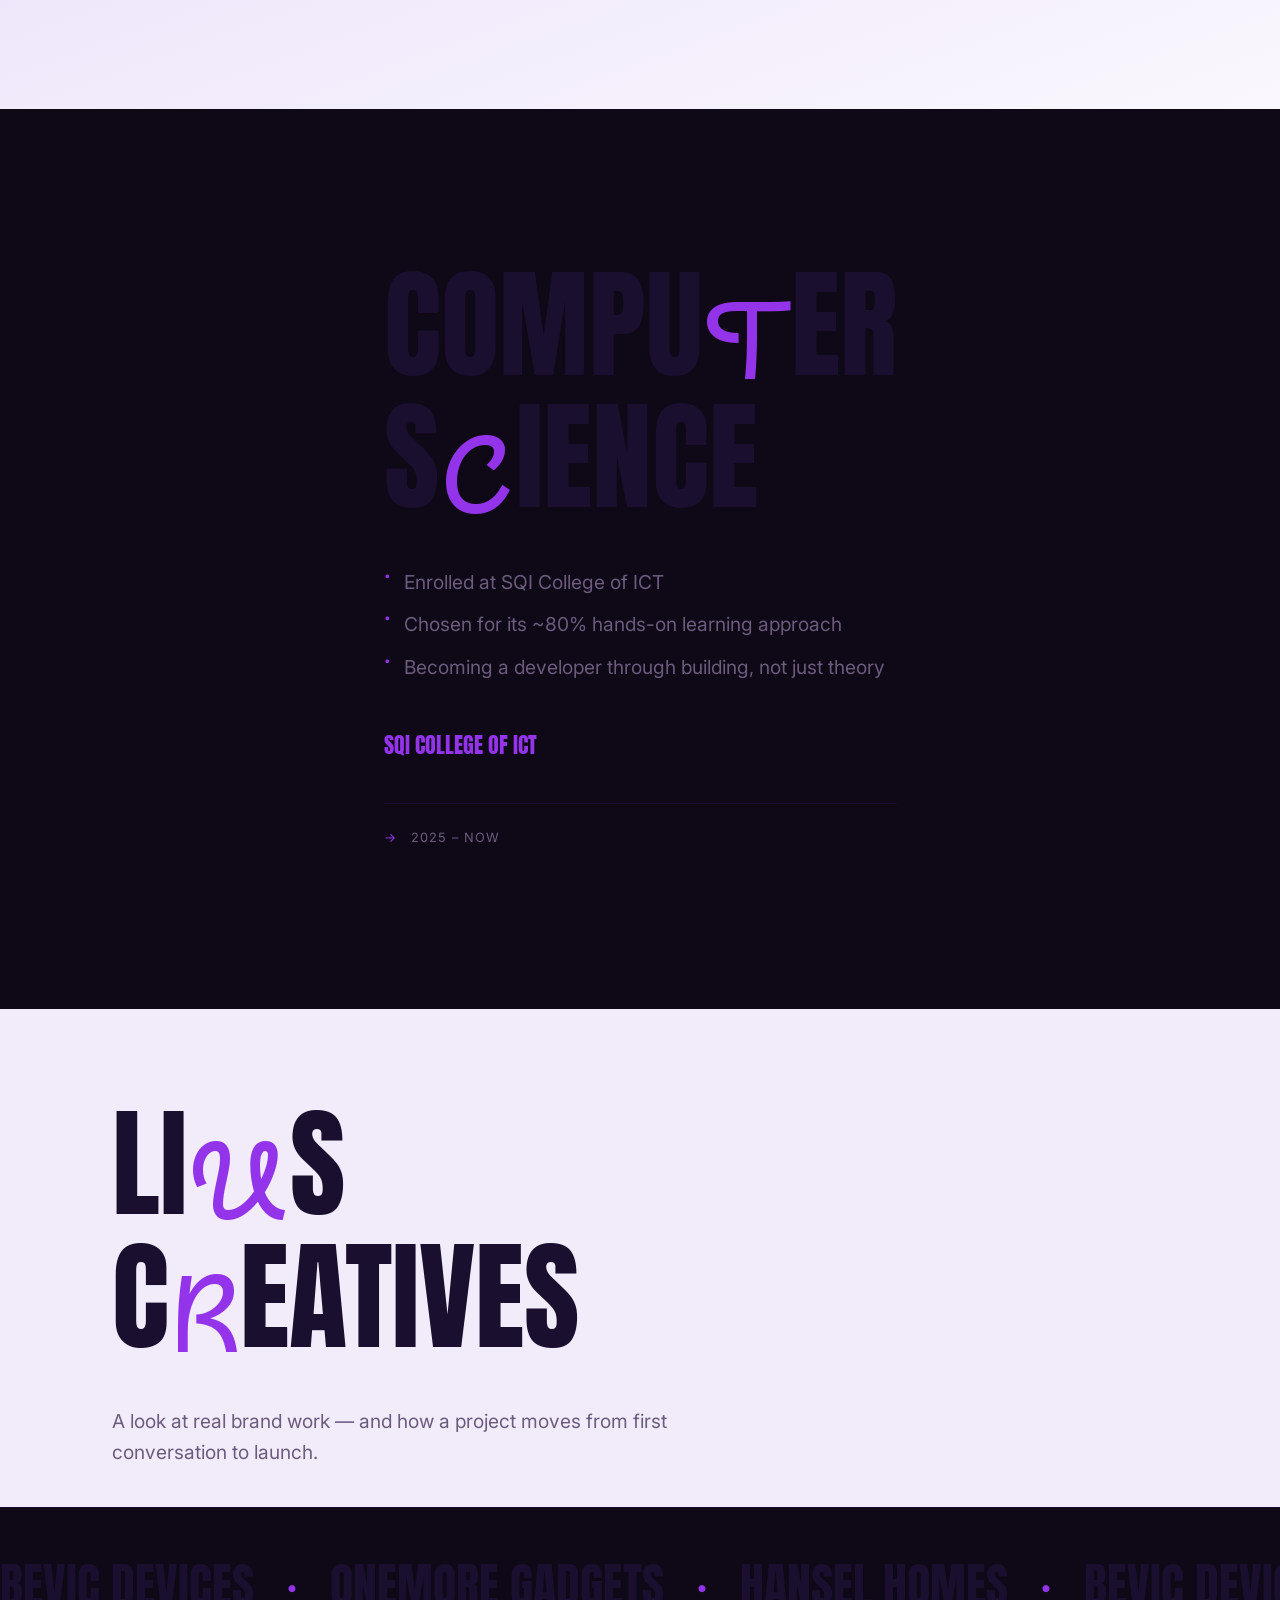
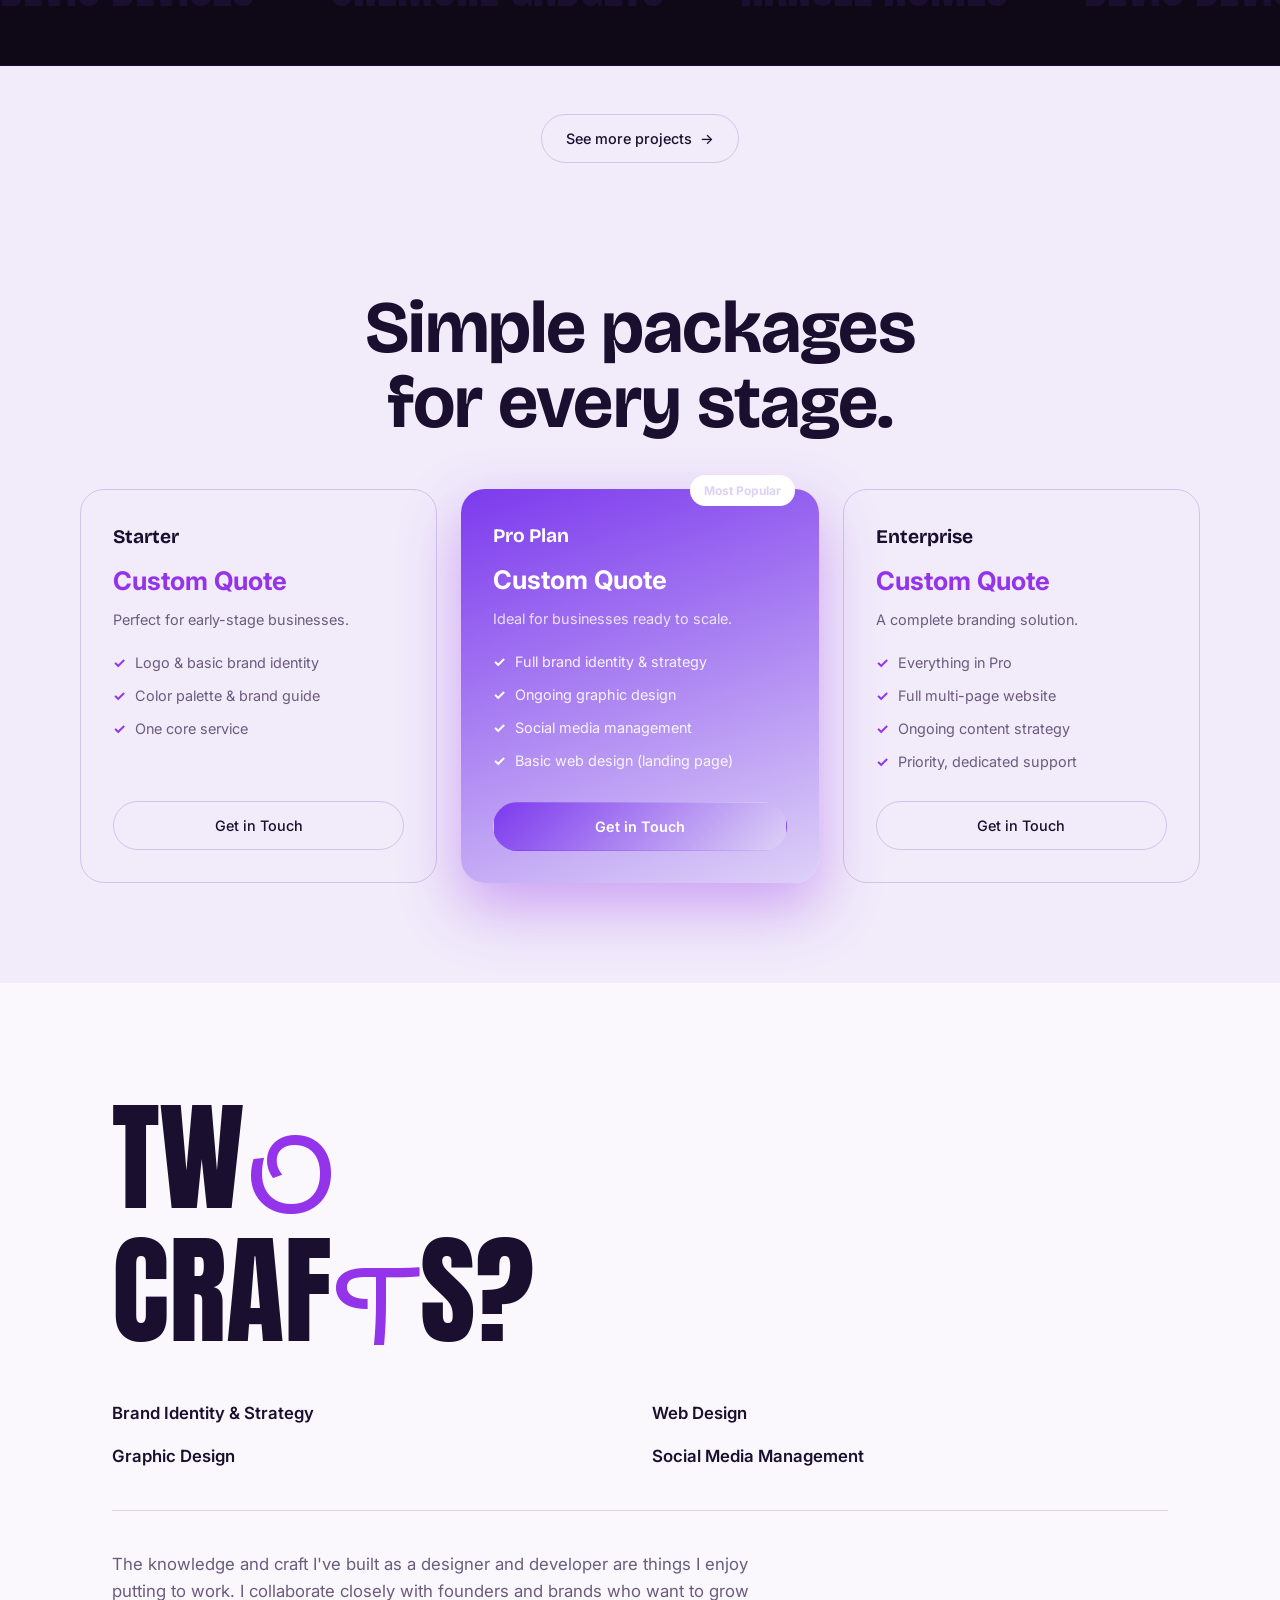
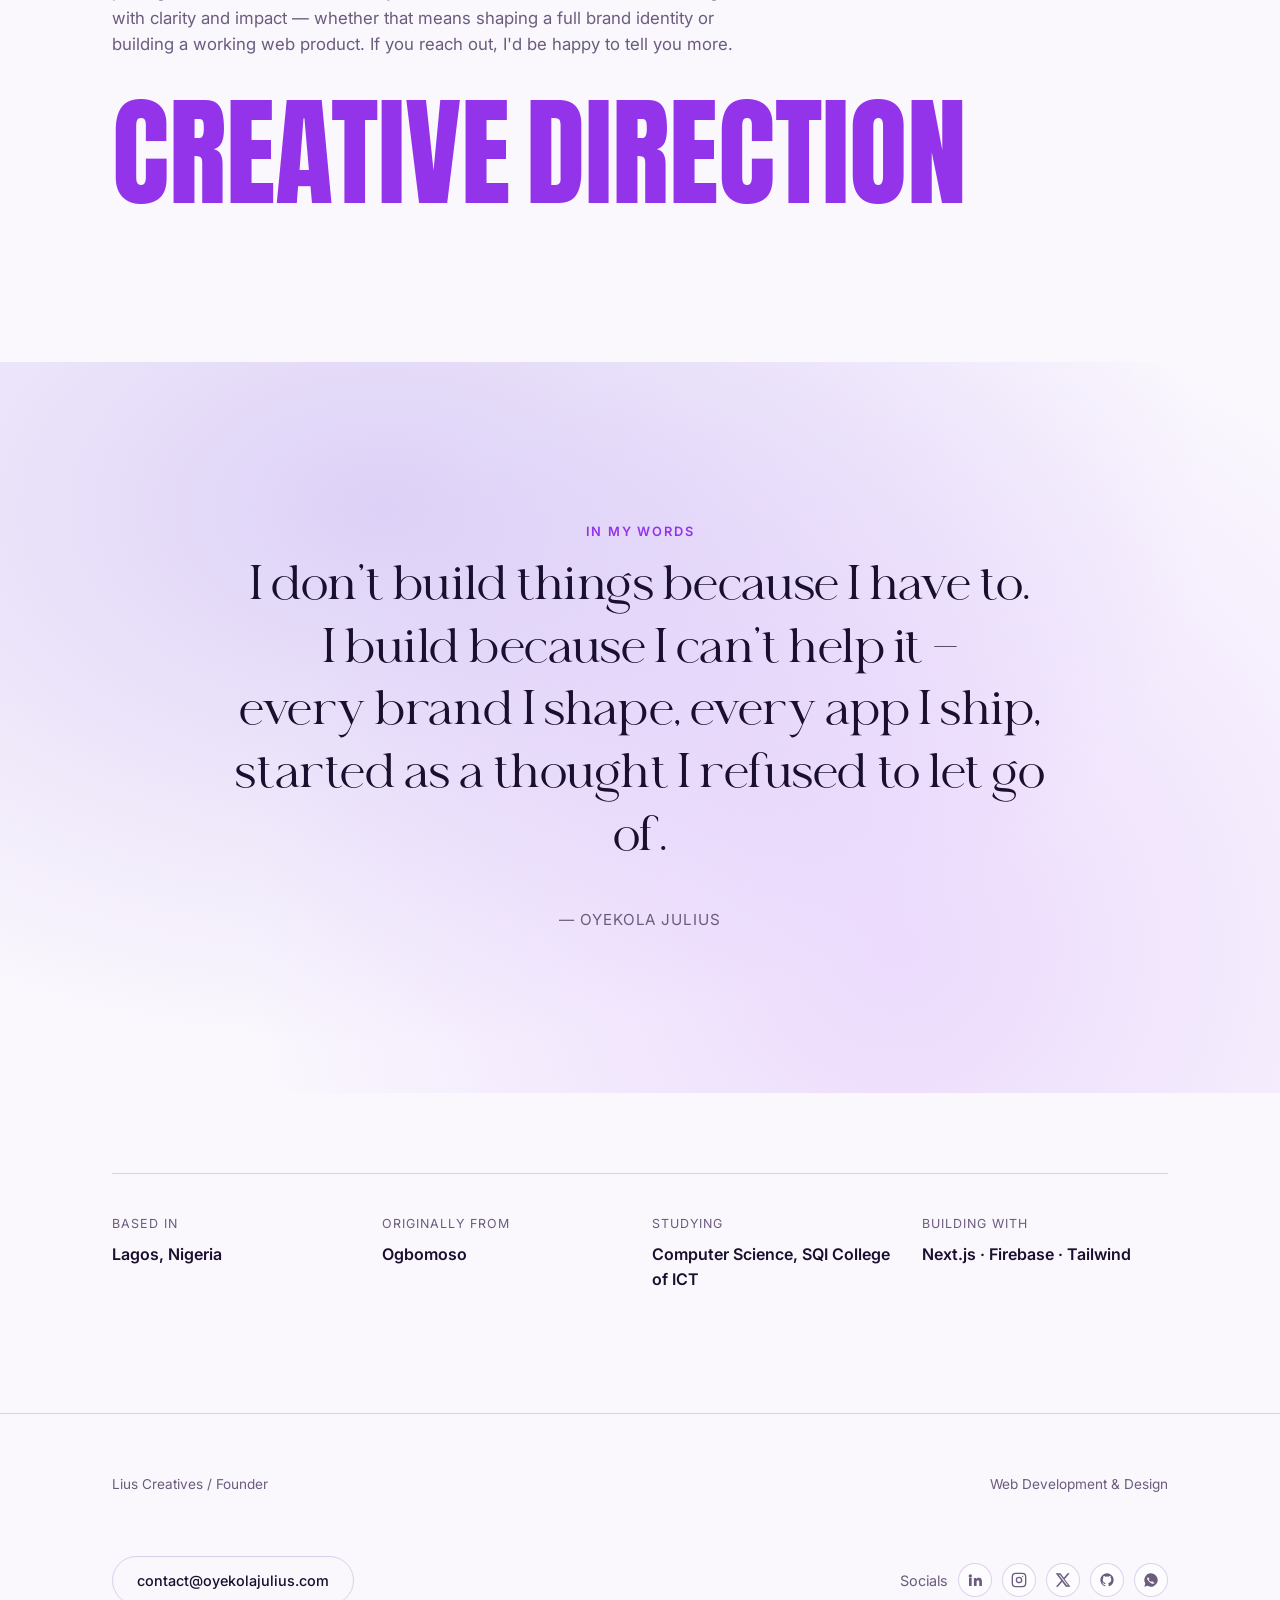
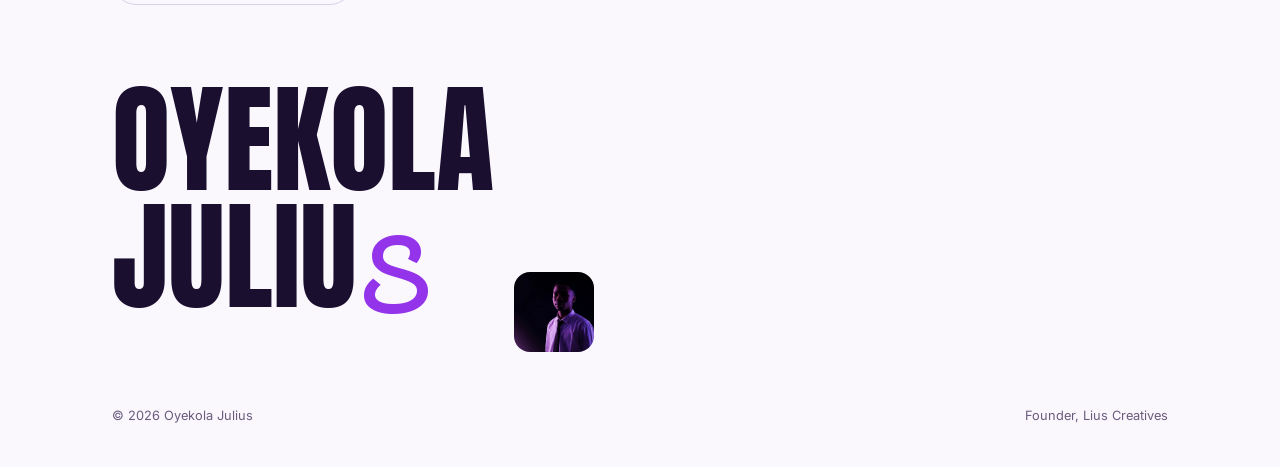
==== commit e5623977: "Add files via upload" ====
--- a/index.html
+++ b/index.html
@@ -42,7 +42,7 @@
 <link rel="icon" type="image/svg+xml" href="favicon.svg">
 <link rel="preconnect" href="https://fonts.googleapis.com">
 <link rel="preconnect" href="https://fonts.gstatic.com" crossorigin>
-<link href="https://fonts.googleapis.com/css2?family=Inter:wght@400;500;600;700;800&family=Bricolage+Grotesque:opsz,wght@12..96,400..800&family=Anton&family=Bebas+Neue&display=swap" rel="stylesheet">
+<link href="https://fonts.googleapis.com/css2?family=Inter:wght@400;500;600;700;800&family=Bricolage+Grotesque:opsz,wght@12..96,400..800&family=Anton&family=Fjalla+One&display=swap" rel="stylesheet">
 <link rel="stylesheet" href="styles.css">
 </head>
 <body>
@@ -77,7 +77,7 @@
     <div class="hero-overlay"></div>
     <div class="hero-content">
       <h1 class="hero-name wipe-heading">
-        <span class="line-mask"><span class="line-inner">OYE<span class="swash-letter">K</span>OLA</span></span>
+        <span class="line-mask"><span class="line-inner">OYEKOLA</span></span>
         <span class="line-mask"><span class="line-inner">JU<span class="swash-letter">L</span>IUS</span></span>
       </h1>
       <p class="hero-tag">Founder x Designer x Developer</p>
@@ -339,7 +339,7 @@
 
   <div class="section-inner footer-name-row">
     <h2 class="jr-heading footer-name wipe-heading">
-      <span class="line-mask"><span class="line-inner">O<span class="swash-letter">Y</span>EKOLA</span></span>
+      <span class="line-mask"><span class="line-inner">OYEKOLA</span></span>
       <span class="line-mask"><span class="line-inner">JULIU<span class="swash-letter">S</span></span></span>
     </h2>
     <img class="footer-thumb" src="hero-portrait.jpeg" alt="Oyekola Julius">
--- a/styles.css
+++ b/styles.css
@@ -30,7 +30,7 @@
   --radius-card: 24px;
   --font-display: 'Orange Avenue', 'Georgia', serif;
   --font-heading: 'Anton', 'Georgia', sans-serif;
-  --font-hero: 'Bebas Neue', 'Anton', sans-serif;
+  --font-hero: 'Fjalla One', 'Anton', sans-serif;
   --font-script: 'Transforma Script', cursive;
   --font-swash: 'Bricolage Grotesque', 'Georgia', sans-serif;
   --font-body: 'Inter', -apple-system, BlinkMacSystemFont, sans-serif;
@@ -256,12 +256,13 @@
   font-family: var(--font-script);
   font-weight: 500;
   text-transform: none;
-  font-size: 1.2em;
+  font-size: 0.9em;
   display: inline-block;
   line-height: 0.7;
-  vertical-align: -0.06em;
+  vertical-align: -0.04em;
   color: var(--accent-soft);
 }
+.hero-name .swash-letter { color: #fff; }
 
 /* ===================== INTRO ===================== */
 .intro { padding: 140px 0 120px; }
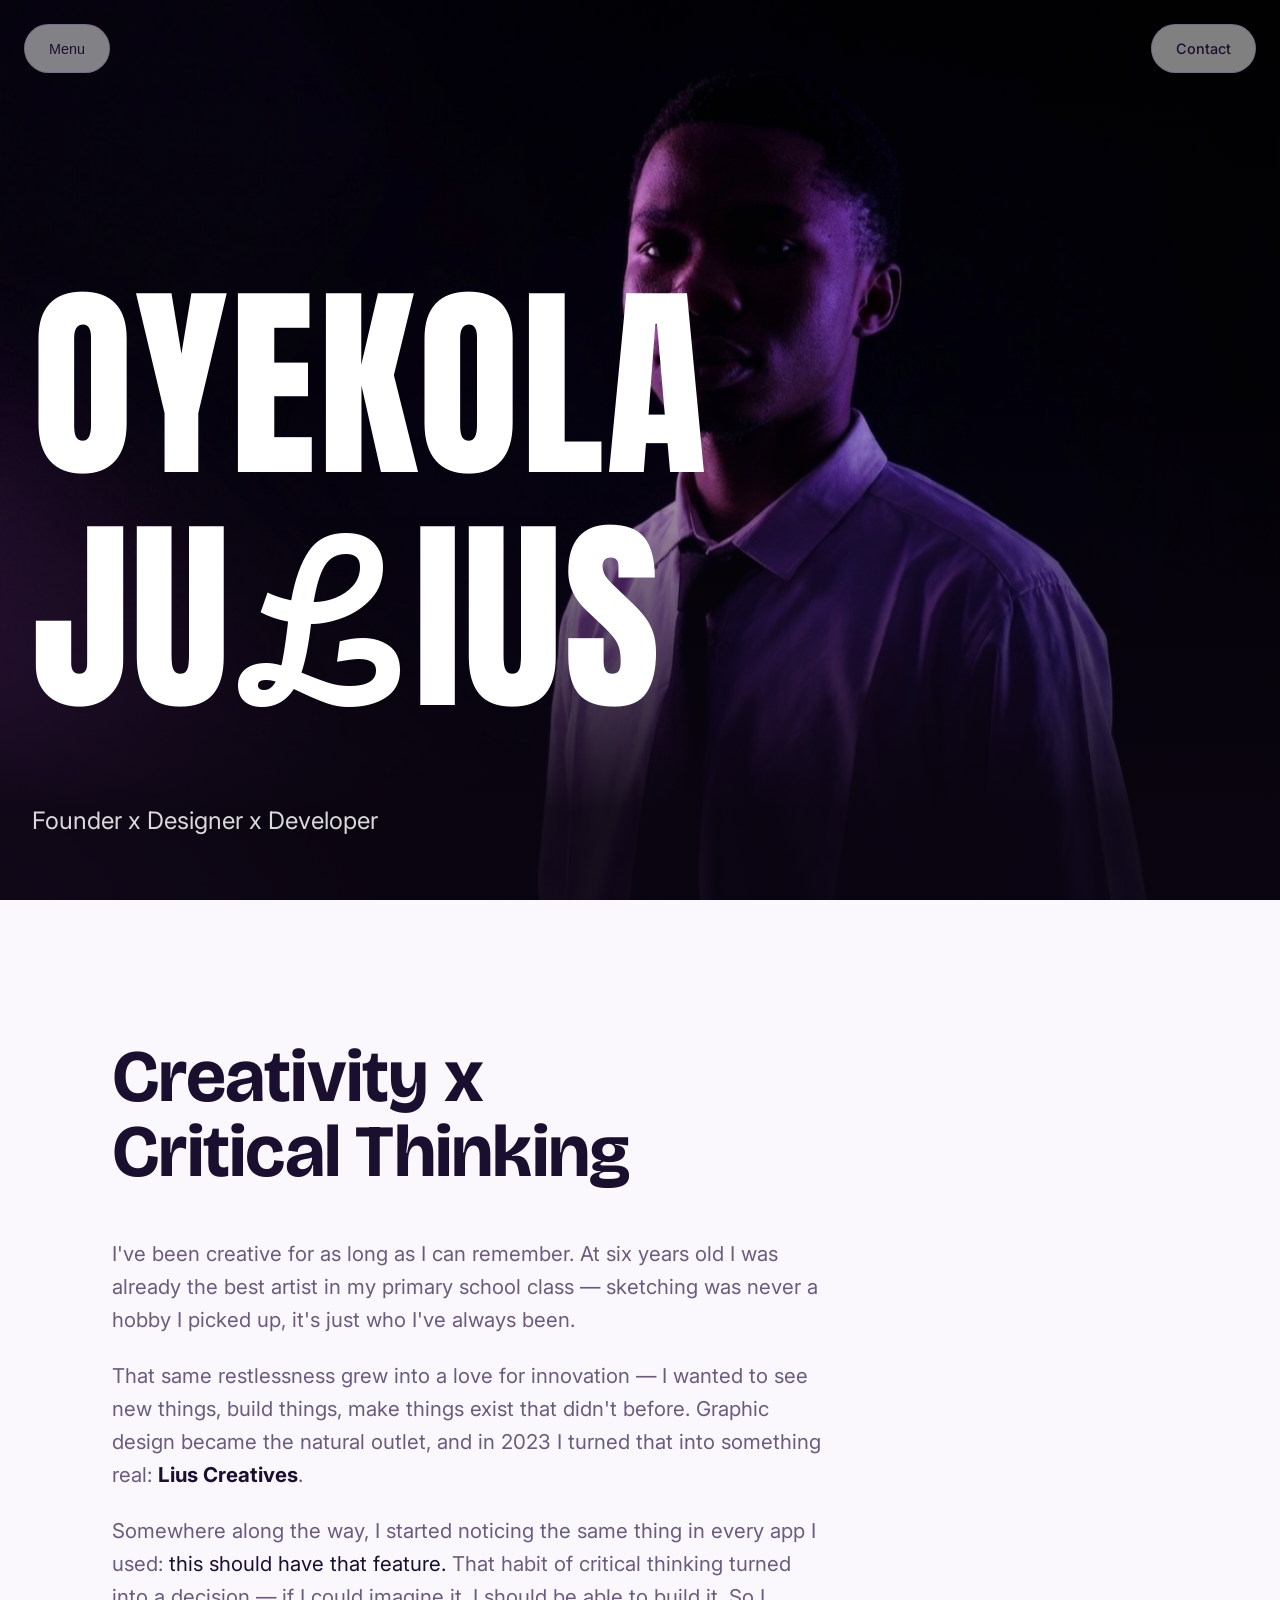
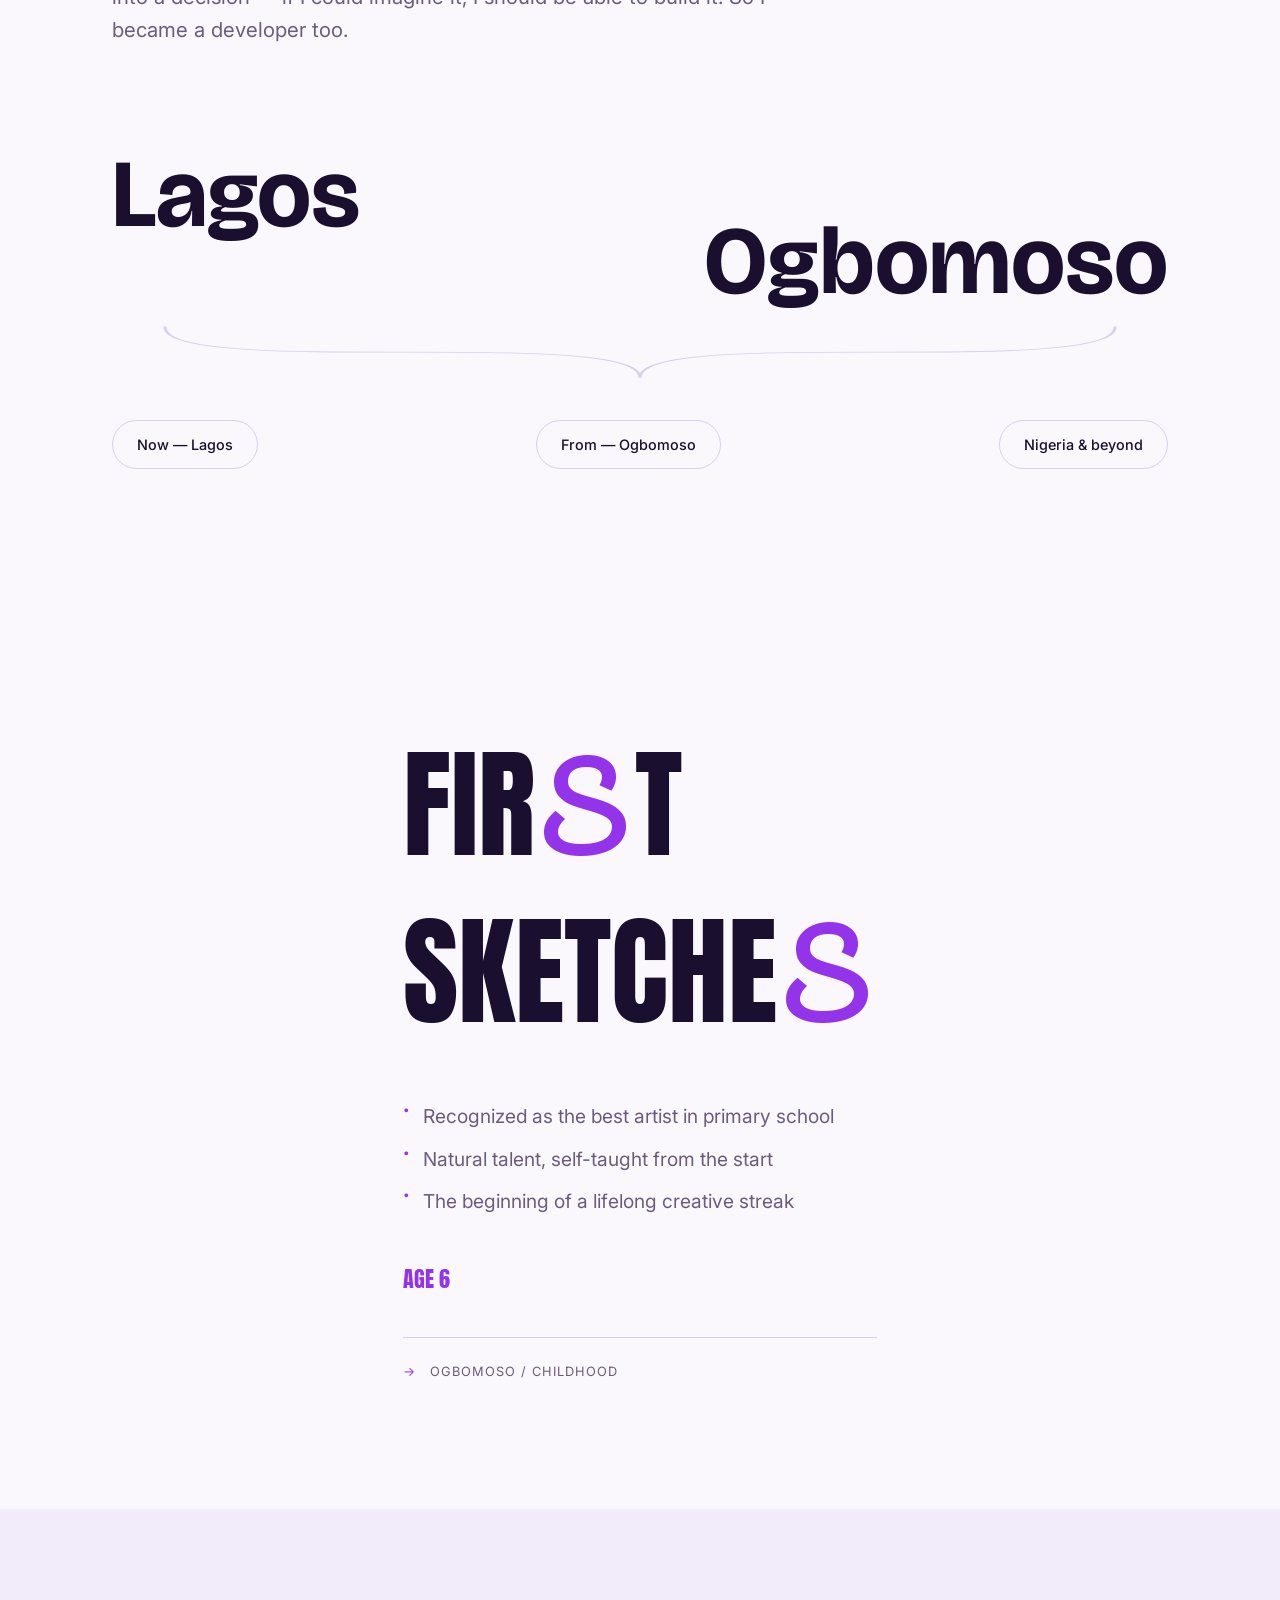
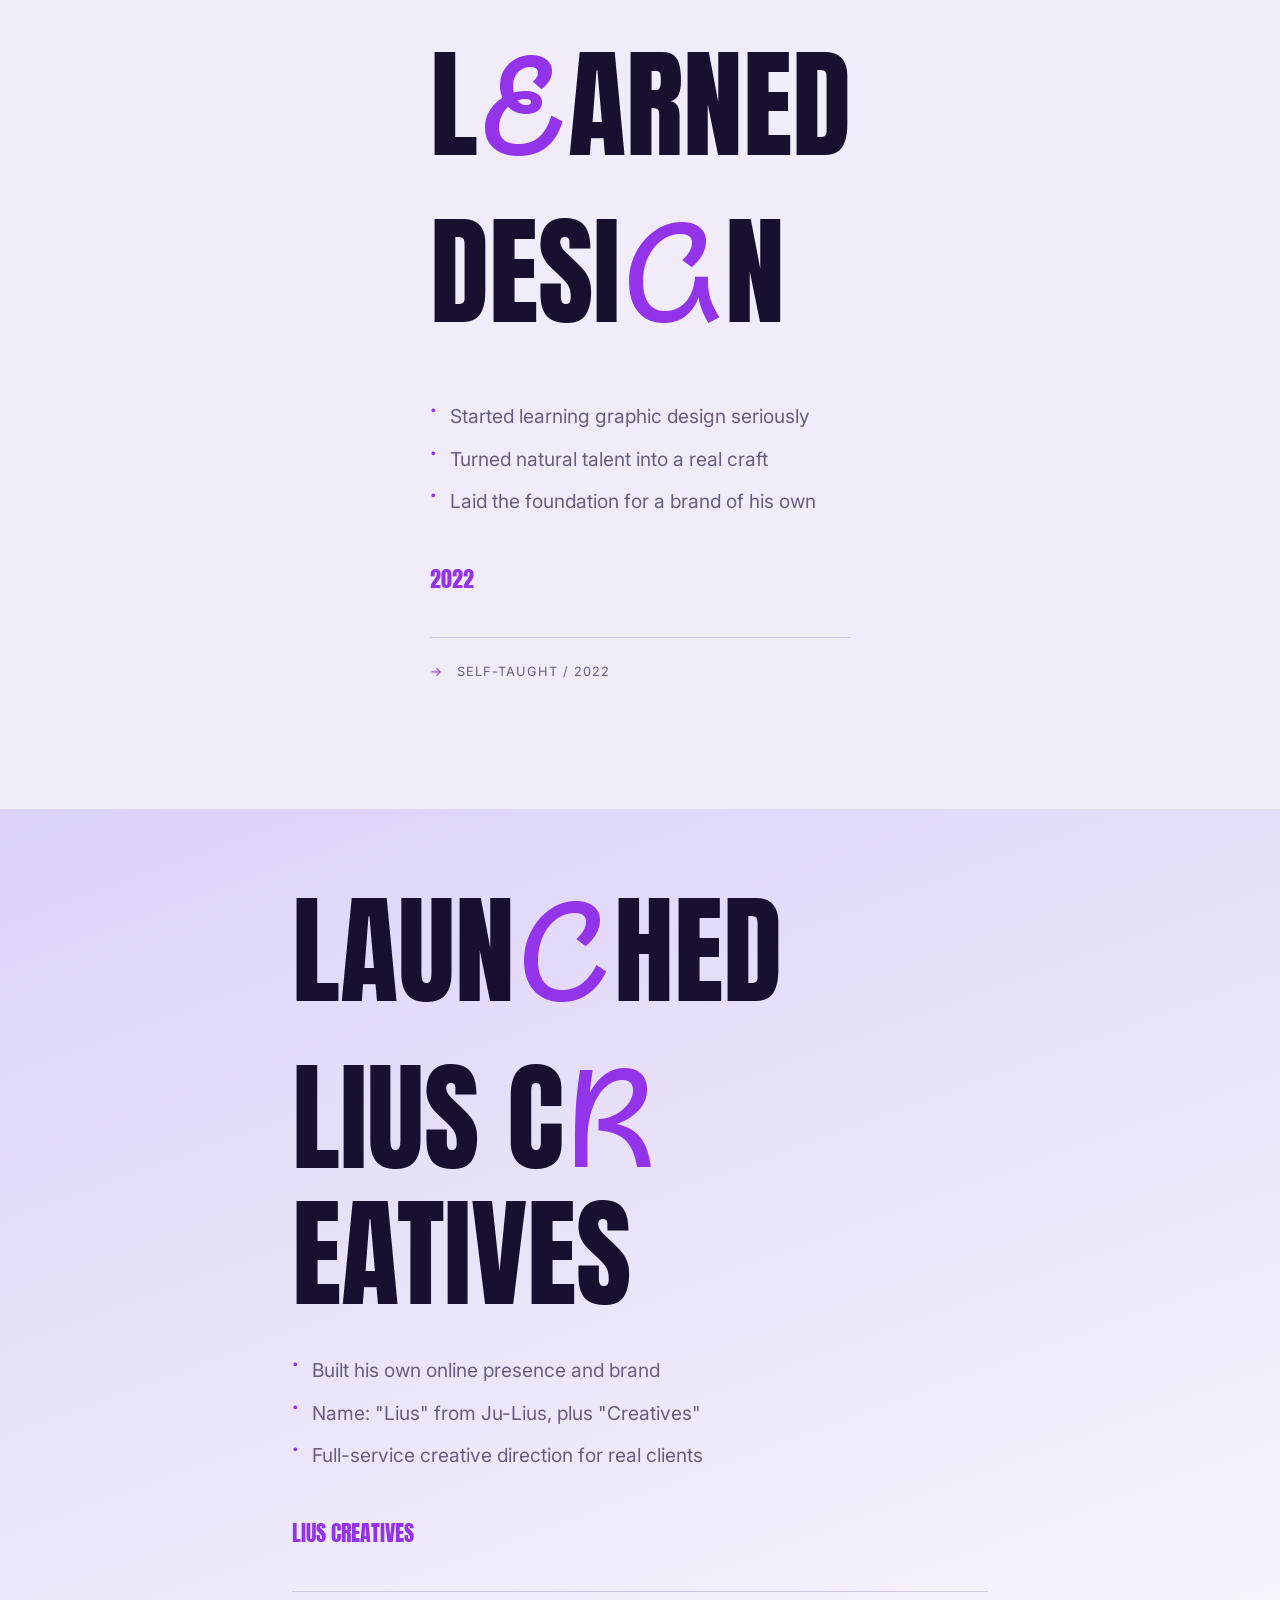
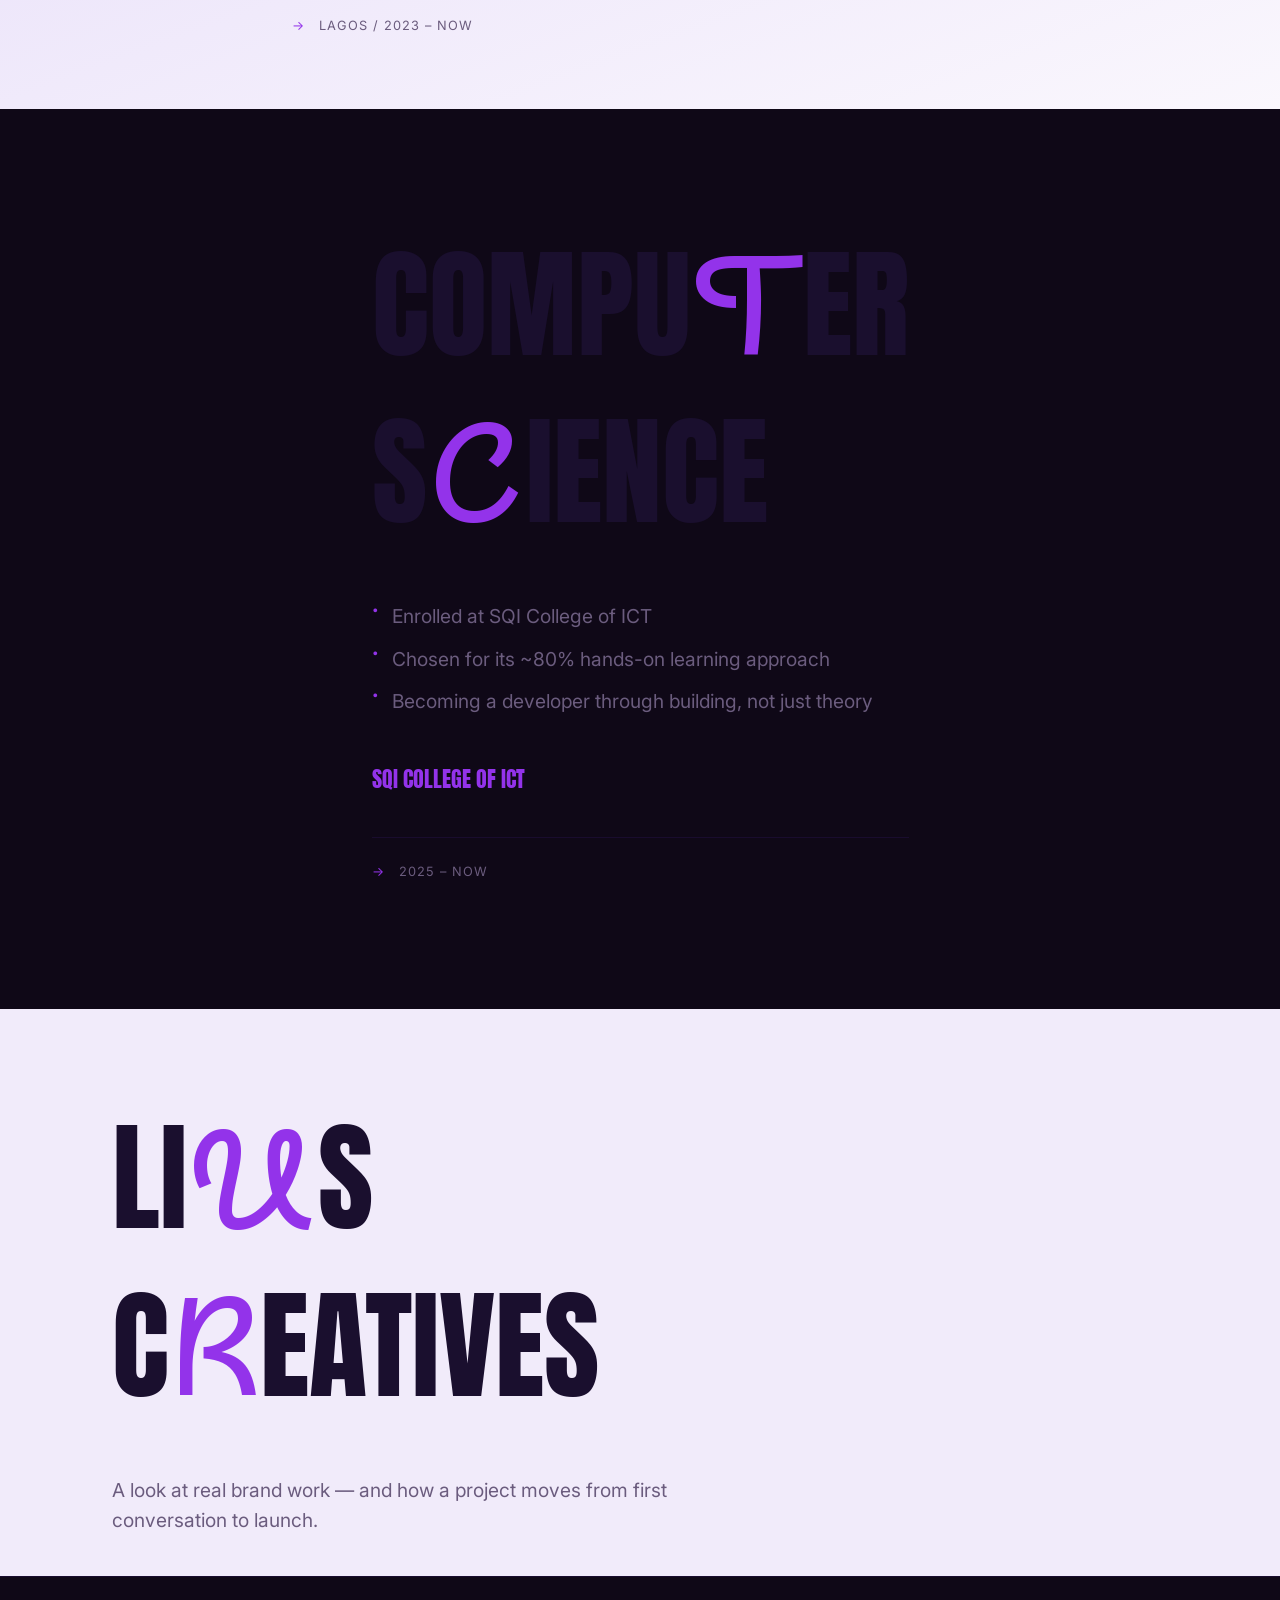
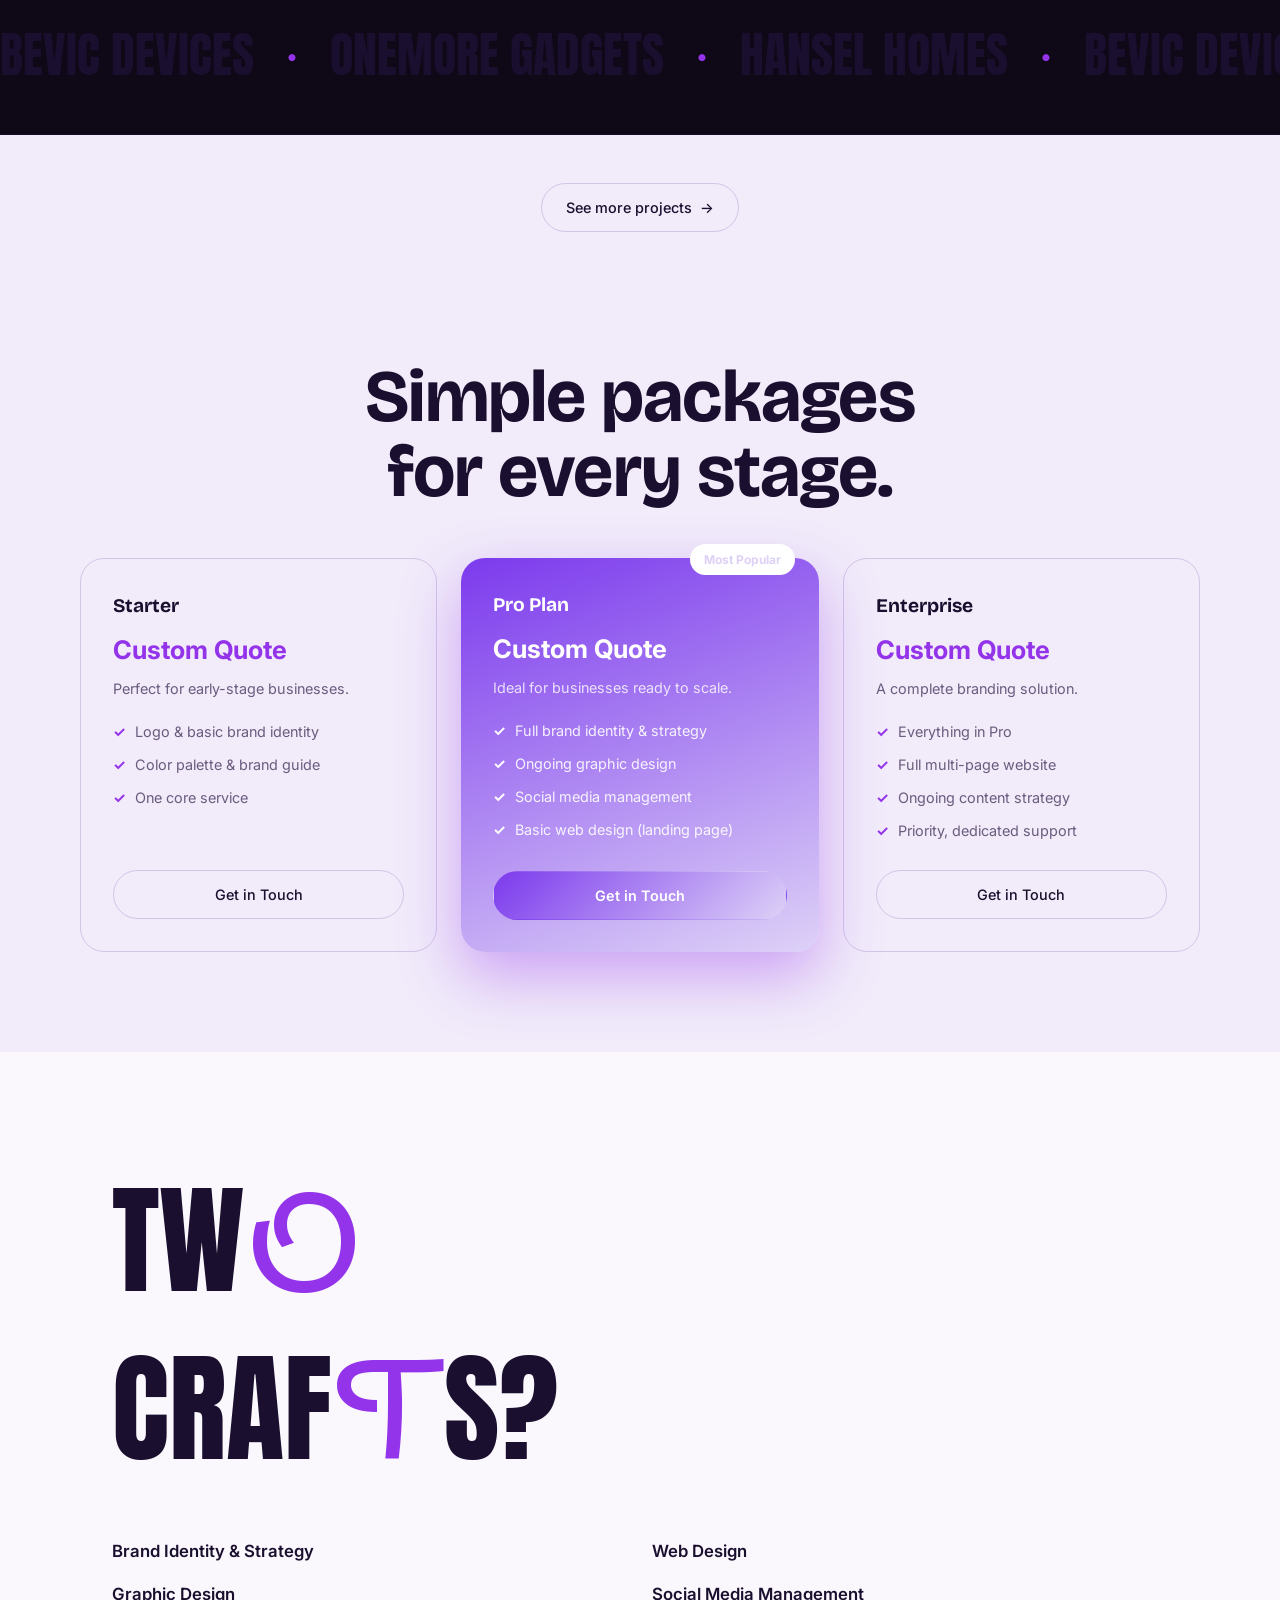
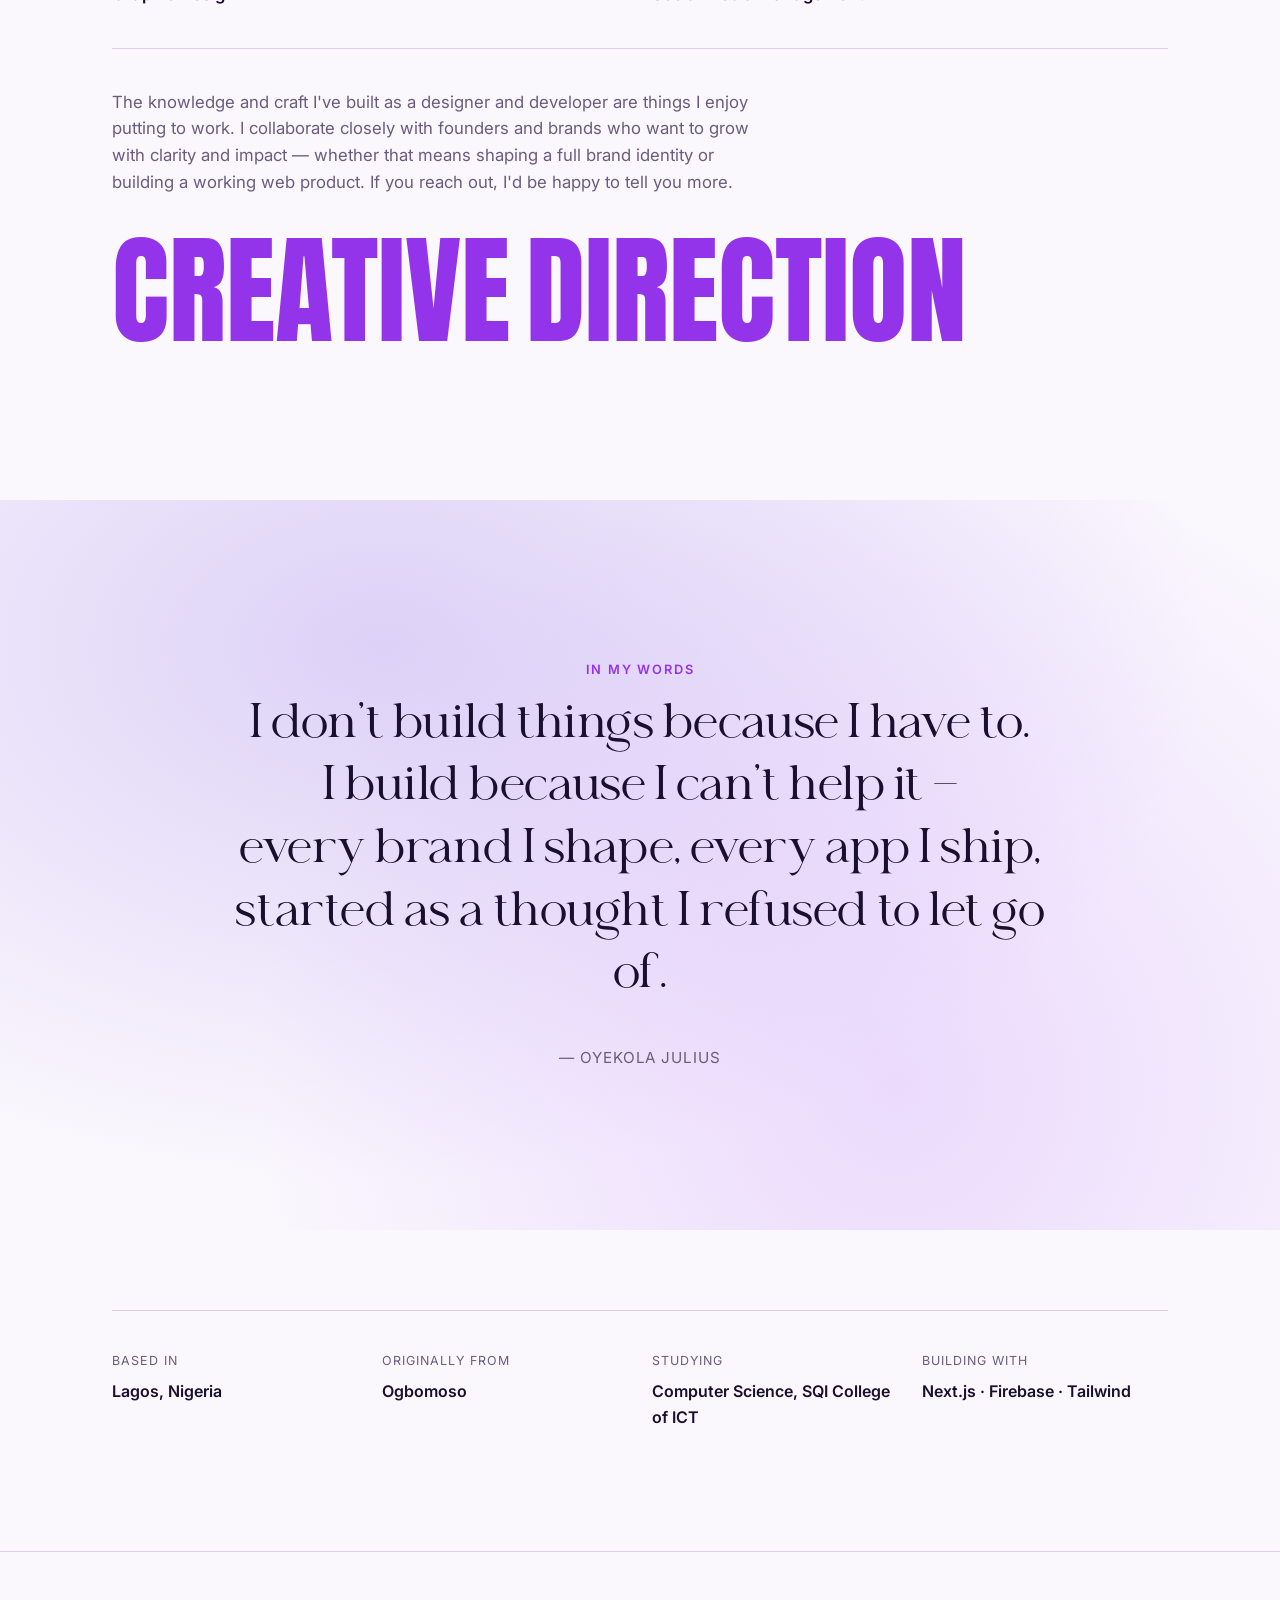
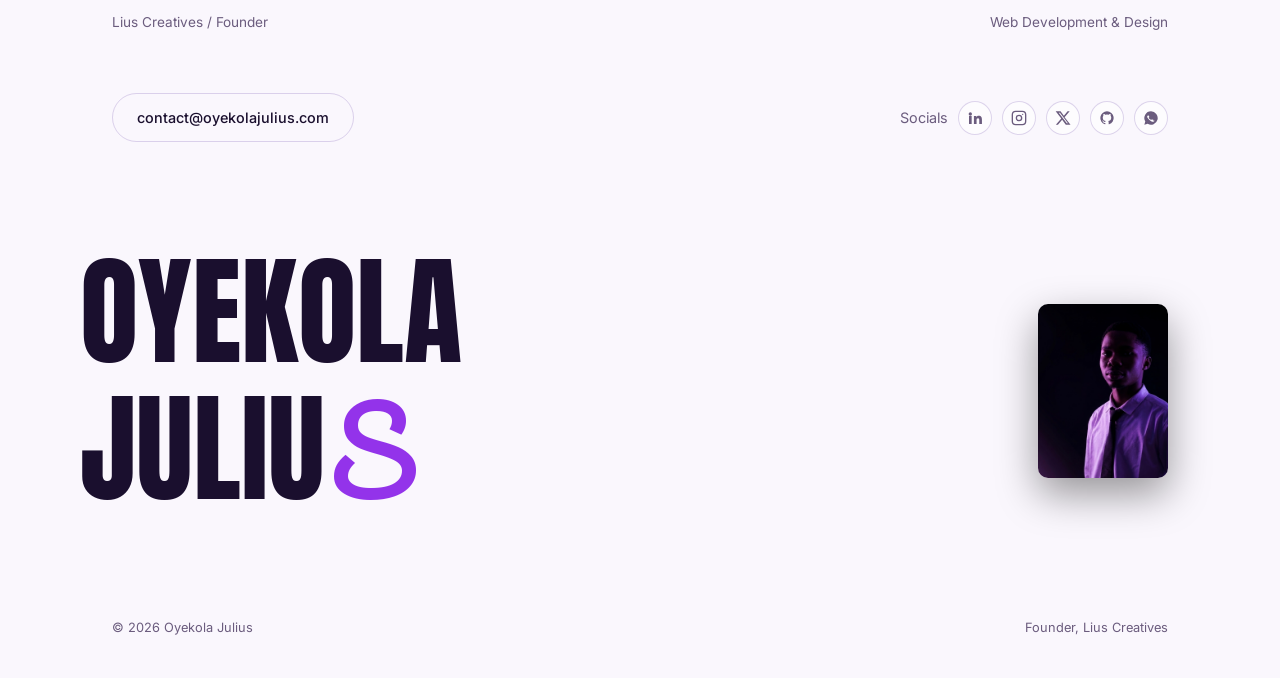
==== commit 1f53bcb9: "Update index.html" ====
--- a/index.html
+++ b/index.html
@@ -18,12 +18,13 @@
   "@type": "Person",
   "name": "Oyekola Julius",
   "alternateName": "Julius",
-  "url": "https://oyekolajulius.com",
+  "image": "https://oyekolajulius.vercel.app/headshot.jpg",
+  "url": "https://oyekolajulius.vercel.app",
   "jobTitle": "Founder",
   "worksFor": {
     "@type": "Organization",
     "name": "Lius Creatives",
-    "url": "https://oyekolajulius.com"
+    "url": "https://oyekolajulius.vercel.app"
   },
   "alumniOf": {
     "@type": "CollegeOrUniversity",
--- a/styles.css
+++ b/styles.css
@@ -30,7 +30,7 @@
   --radius-card: 24px;
   --font-display: 'Orange Avenue', 'Georgia', serif;
   --font-heading: 'Anton', 'Georgia', sans-serif;
-  --font-hero: 'Fjalla One', 'Anton', sans-serif;
+  --font-hero: 'Anton', 'Georgia', sans-serif;
   --font-script: 'Transforma Script', cursive;
   --font-swash: 'Bricolage Grotesque', 'Georgia', sans-serif;
   --font-body: 'Inter', -apple-system, BlinkMacSystemFont, sans-serif;
@@ -98,7 +98,7 @@
 .line-mask {
   display: block;
   overflow: hidden;
-  padding-bottom: 0.06em;
+  padding: 0.12em 0 0.1em;
 }
 .line-mask:not(:last-child) { margin-bottom: 0.04em; }
 .line-inner {
@@ -222,7 +222,22 @@
   min-height: 640px;
   overflow: hidden;
 }
-.hero-bg { width: 100%; height: 100%; object-fit: cover; }
+.hero-bg {
+  width: 100%;
+  height: 100%;
+  object-fit: cover;
+  transform: scale(1.15);
+  animation: hero-zoom-out 2.4s var(--ease) forwards;
+}
+
+@keyframes hero-zoom-out {
+  from { transform: scale(1.15); }
+  to { transform: scale(1); }
+}
+
+@media (prefers-reduced-motion: reduce) {
+  .hero-bg { animation: none; transform: scale(1); }
+}
 .hero-overlay {
   position: absolute;
   inset: 0;
@@ -256,10 +271,11 @@
   font-family: var(--font-script);
   font-weight: 500;
   text-transform: none;
-  font-size: 0.9em;
+  font-size: 1.15em;
   display: inline-block;
   line-height: 0.7;
-  vertical-align: -0.04em;
+  vertical-align: -0.12em;
+  transform: translateY(-0.12em);
   color: var(--accent-soft);
 }
 .hero-name .swash-letter { color: #fff; }
@@ -555,15 +571,26 @@
 .social-circle:hover { border-color: var(--accent-soft); color: var(--accent-soft); }
 
 .footer-name-row {
-  display: flex; align-items: flex-end; gap: 20px;
-  padding-bottom: 40px; position: relative;
-  padding-top: 40px;
+  position: relative;
+  padding: 60px 0 40px;
 }
 .footer-name { font-size: clamp(4rem, 20vw, 10.5rem); }
 .footer-name .line-mask:not(:last-child) { margin-bottom: 0.02em; }
 .footer-thumb {
-  width: 80px; height: 80px; border-radius: 16px; object-fit: cover;
-  margin-bottom: 14px;
+  position: absolute;
+  top: 28%;
+  right: 32px;
+  width: 15%;
+  max-width: 130px;
+  min-width: 60px;
+  aspect-ratio: 3/4;
+  border-radius: 10px;
+  object-fit: cover;
+  box-shadow: 0 16px 40px rgba(0,0,0,0.4);
+}
+
+@media (max-width: 640px) {
+  .footer-thumb { width: 22%; top: 26%; right: 24px; }
 }
 
 .footer-bottom {
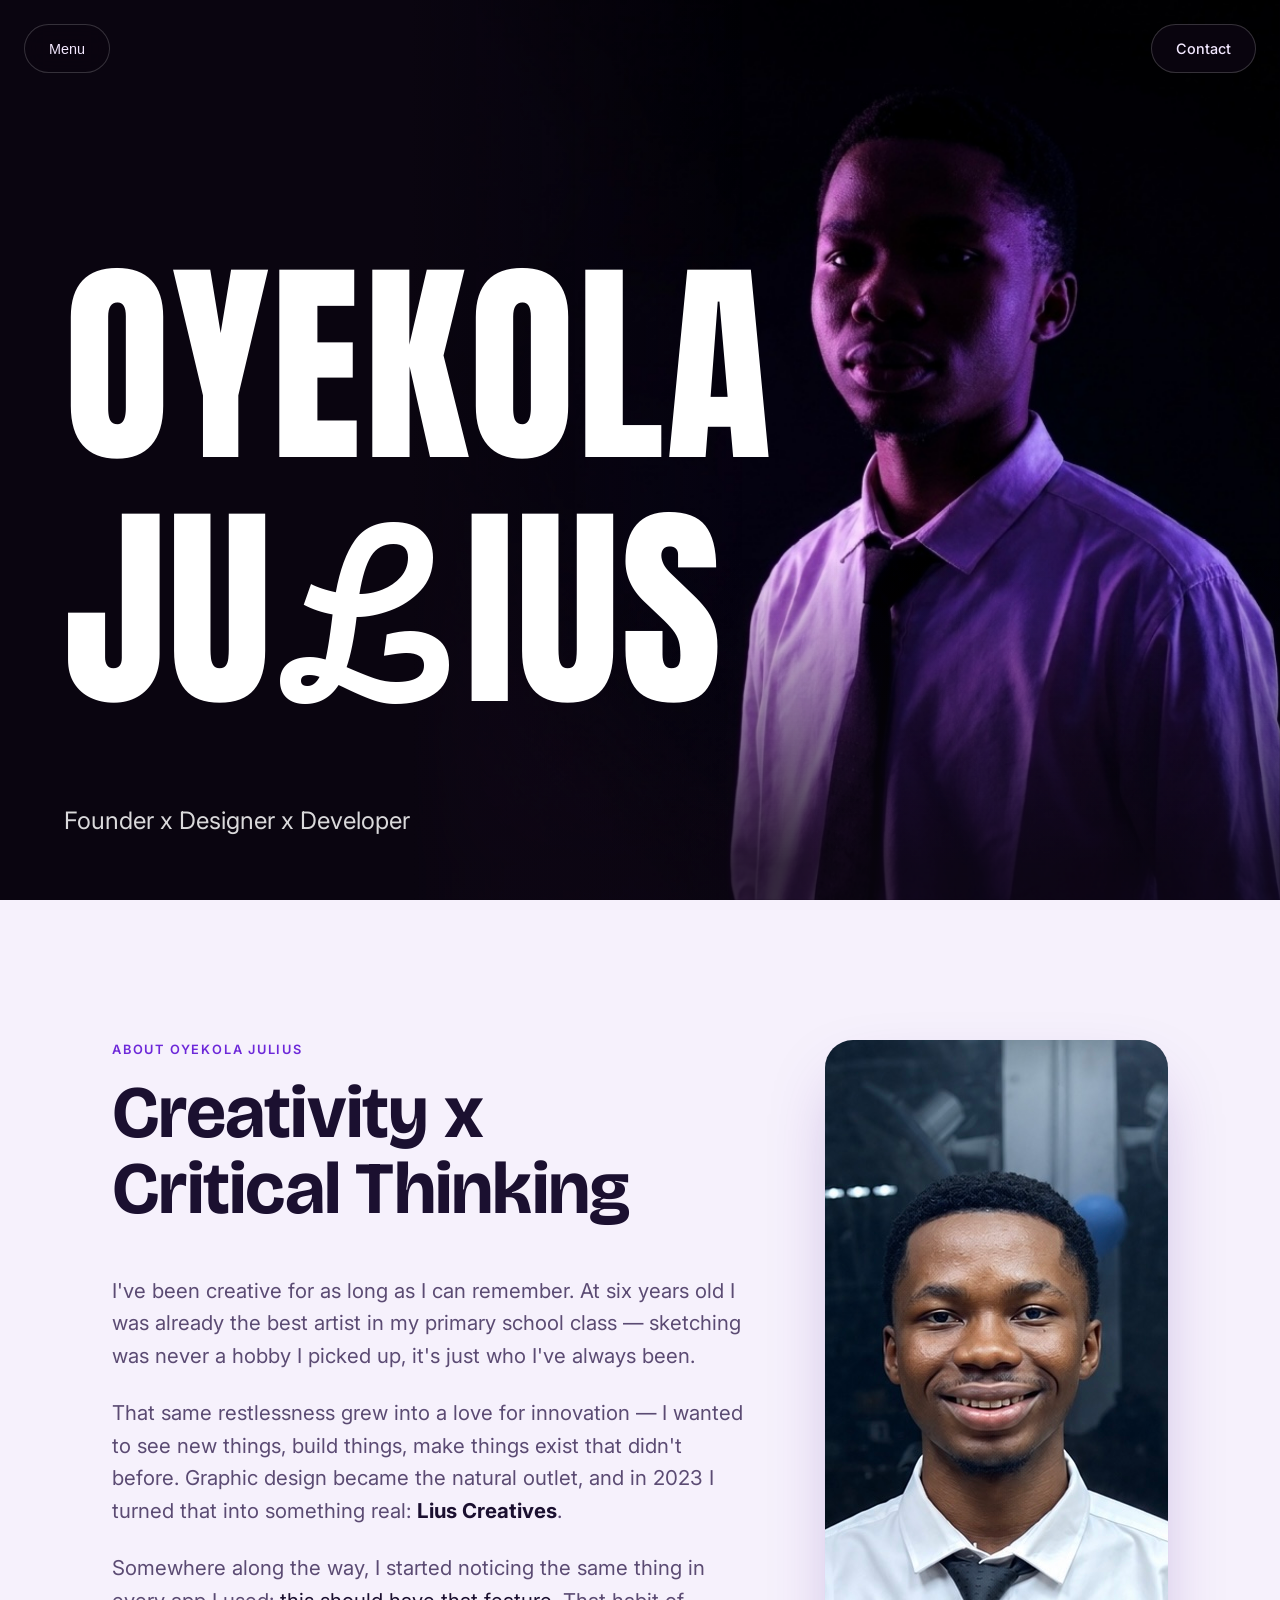
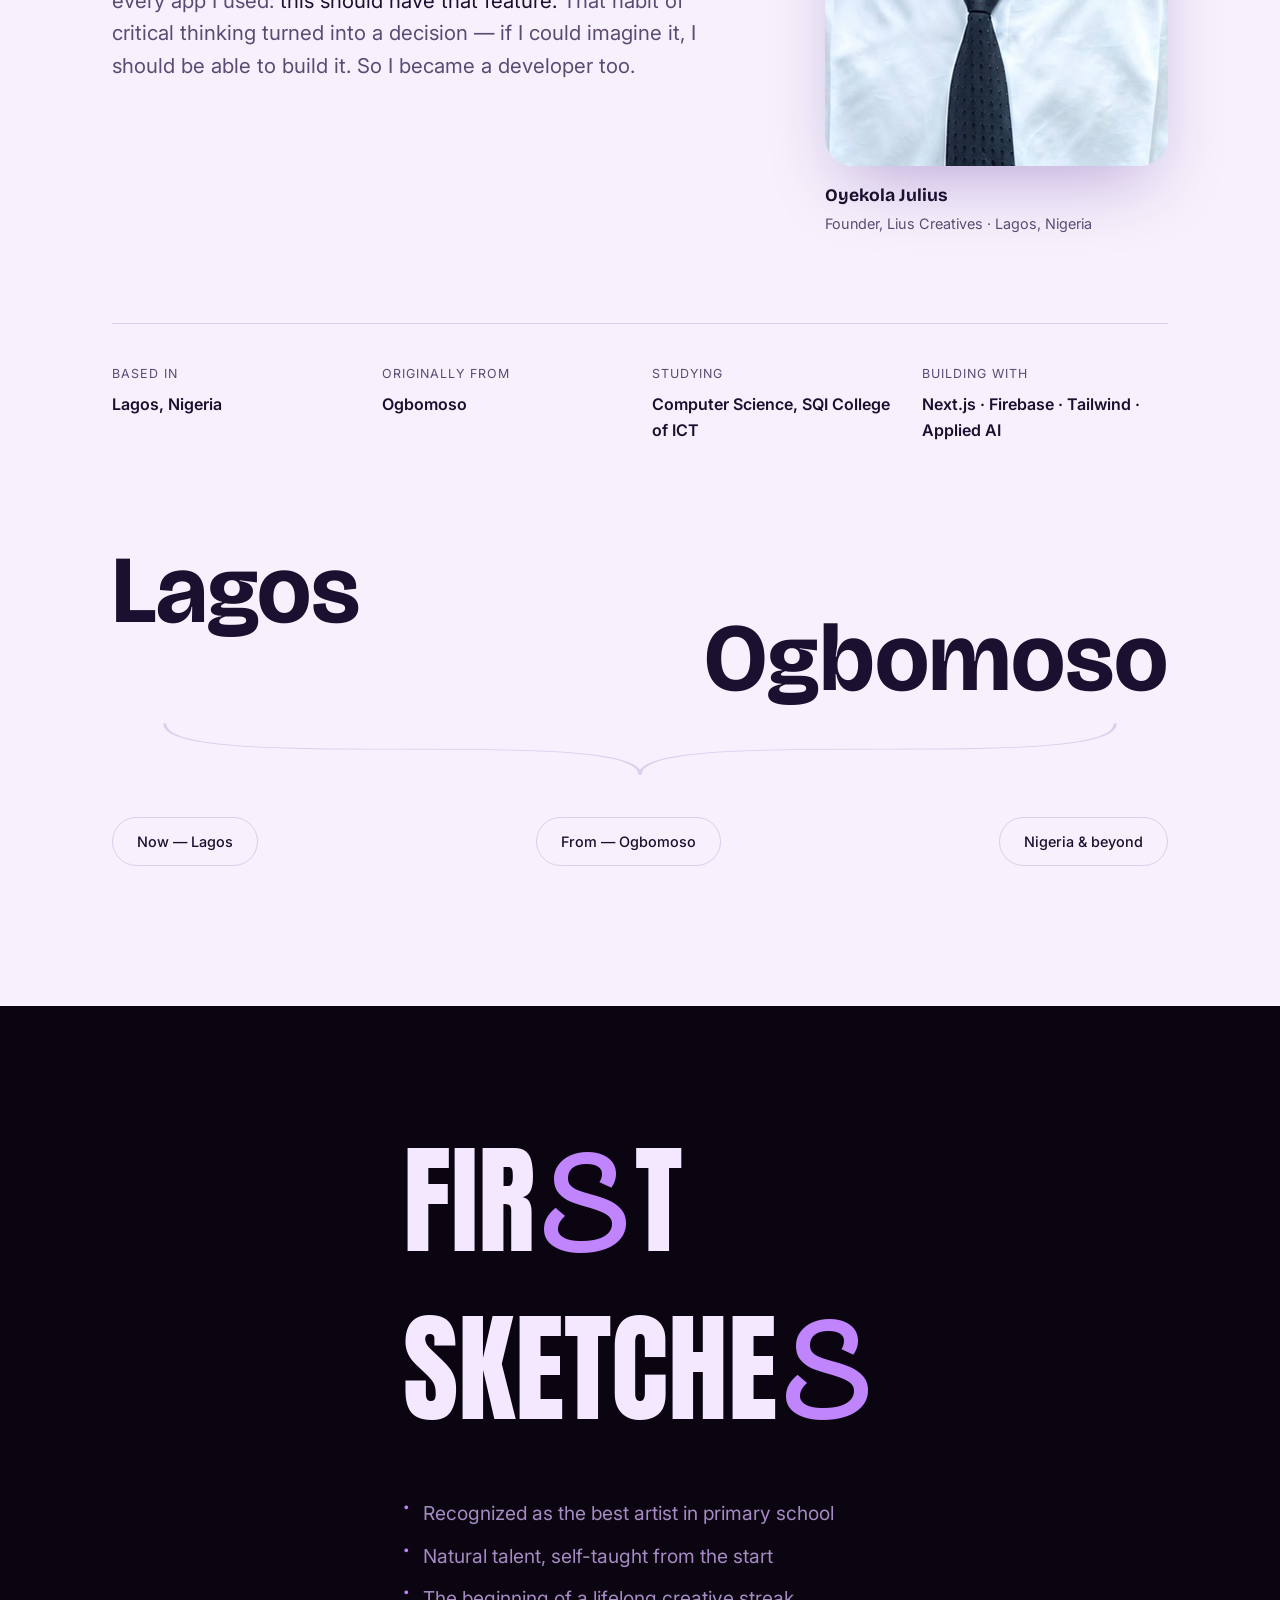
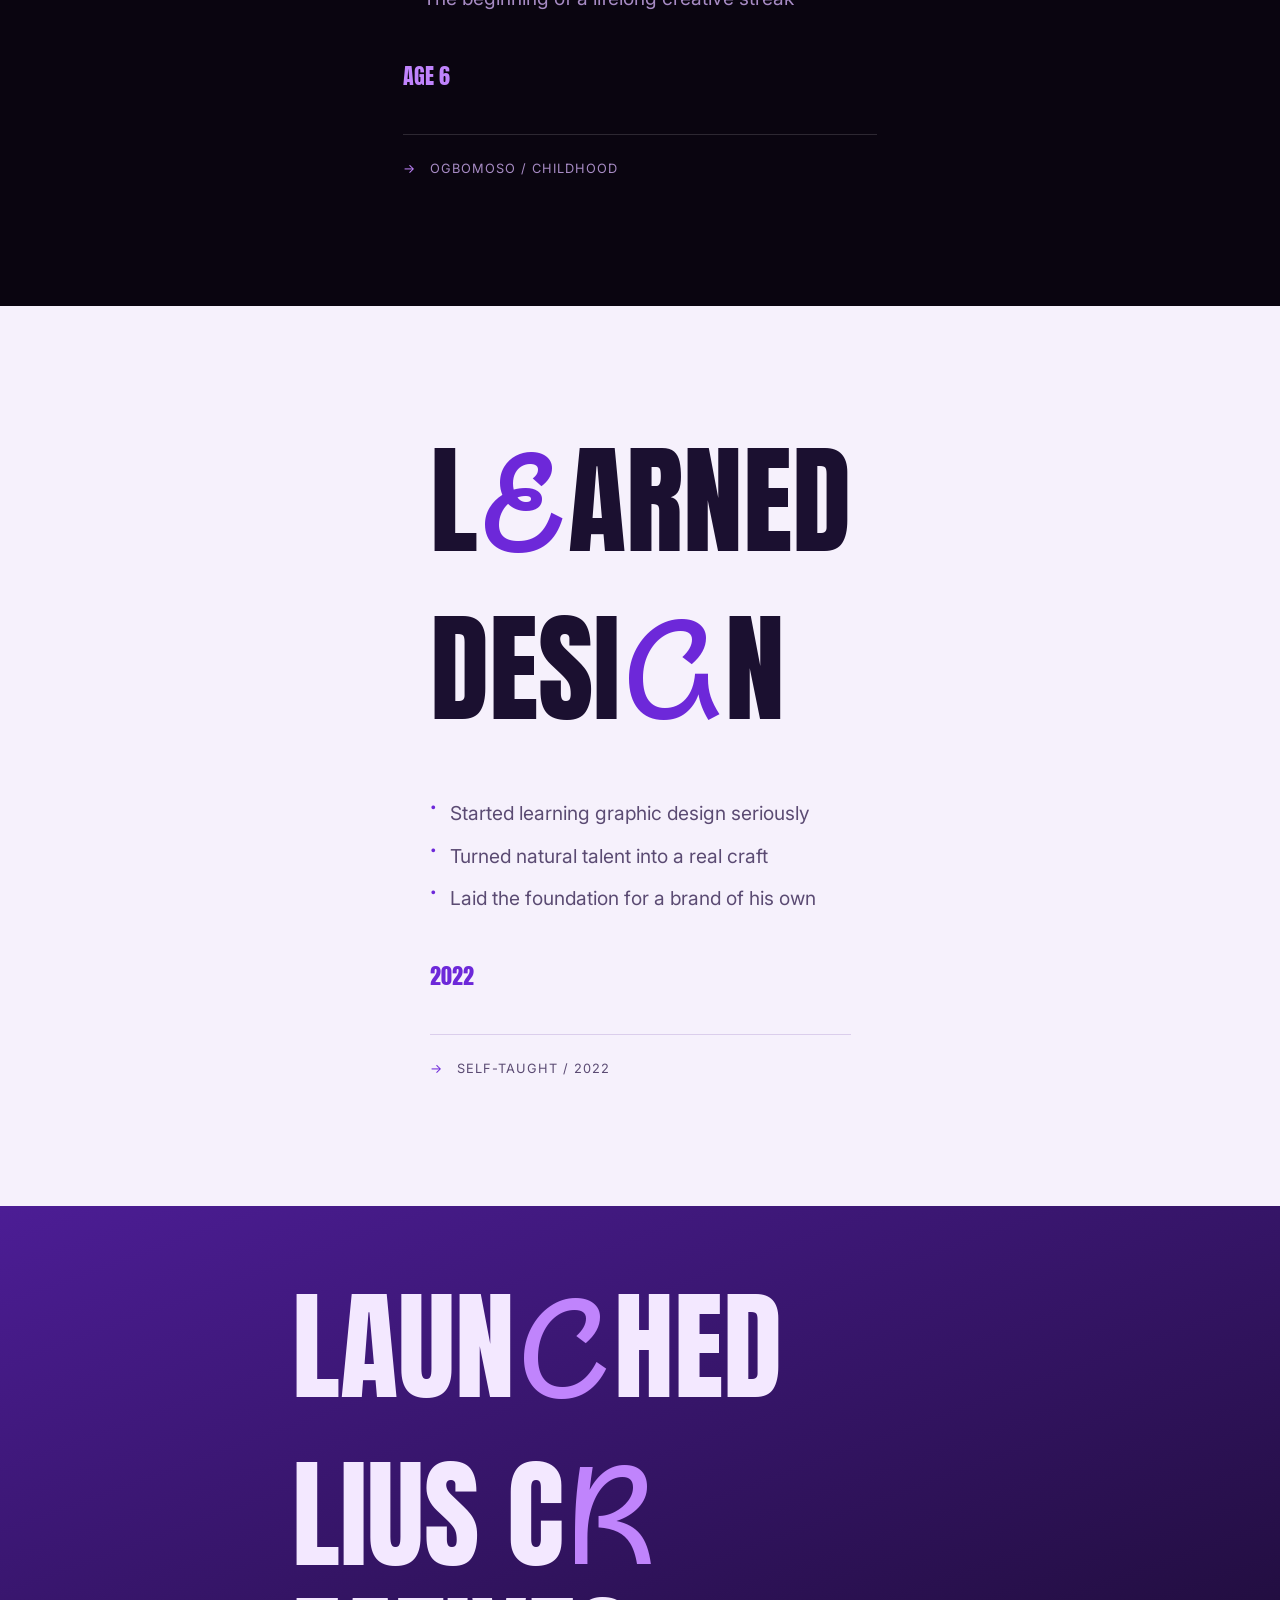
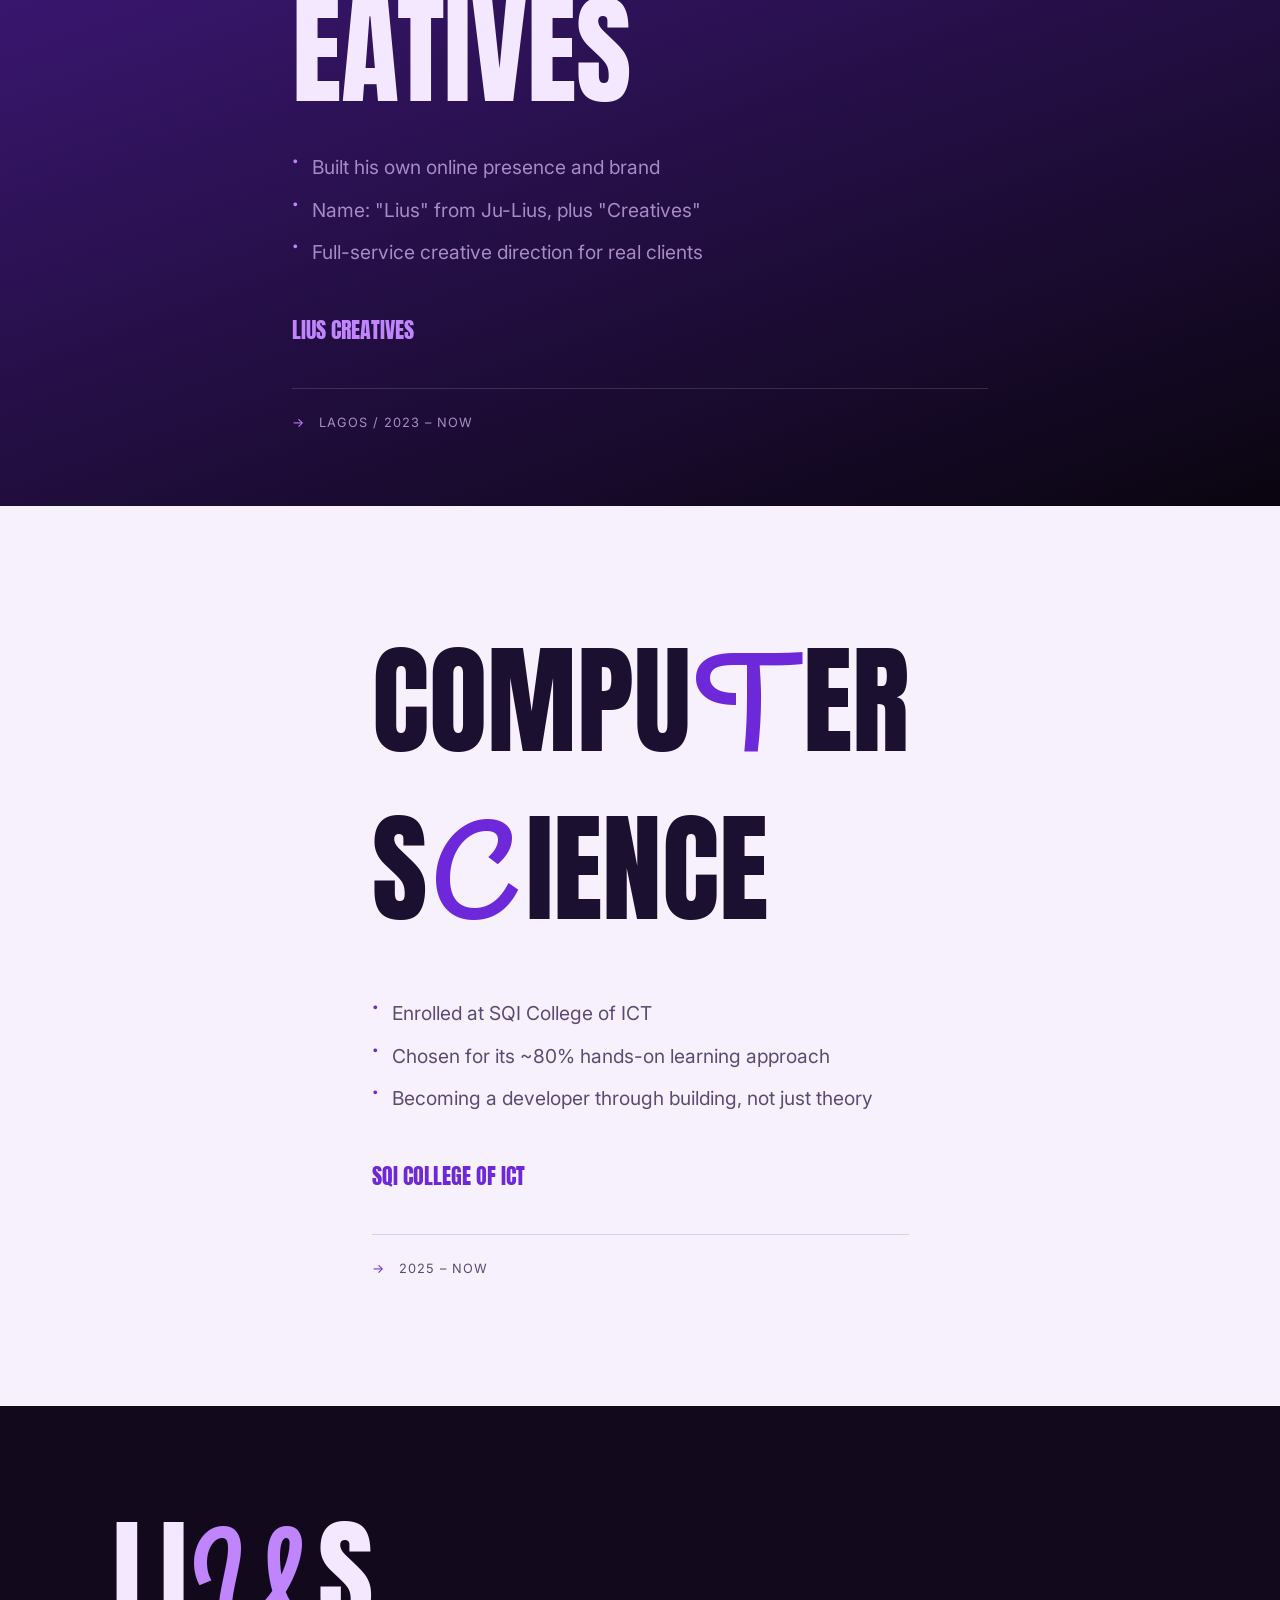
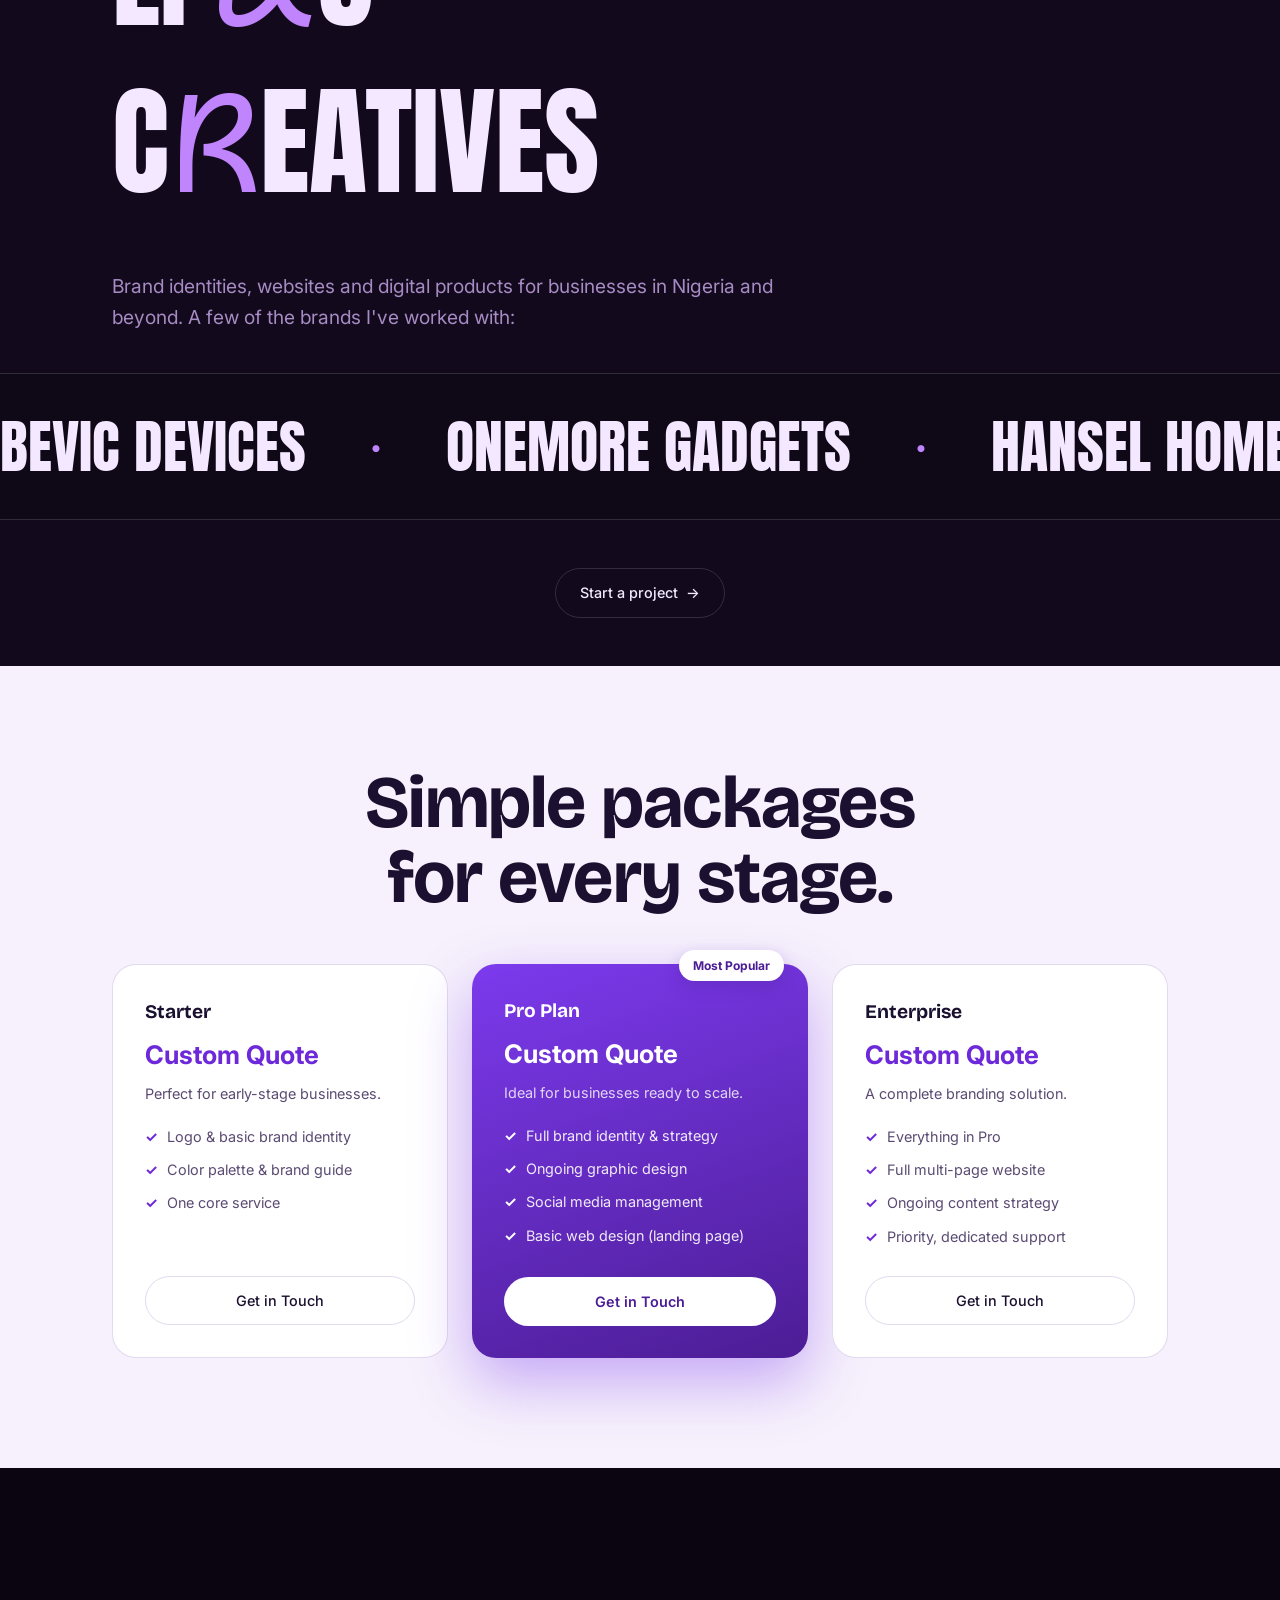
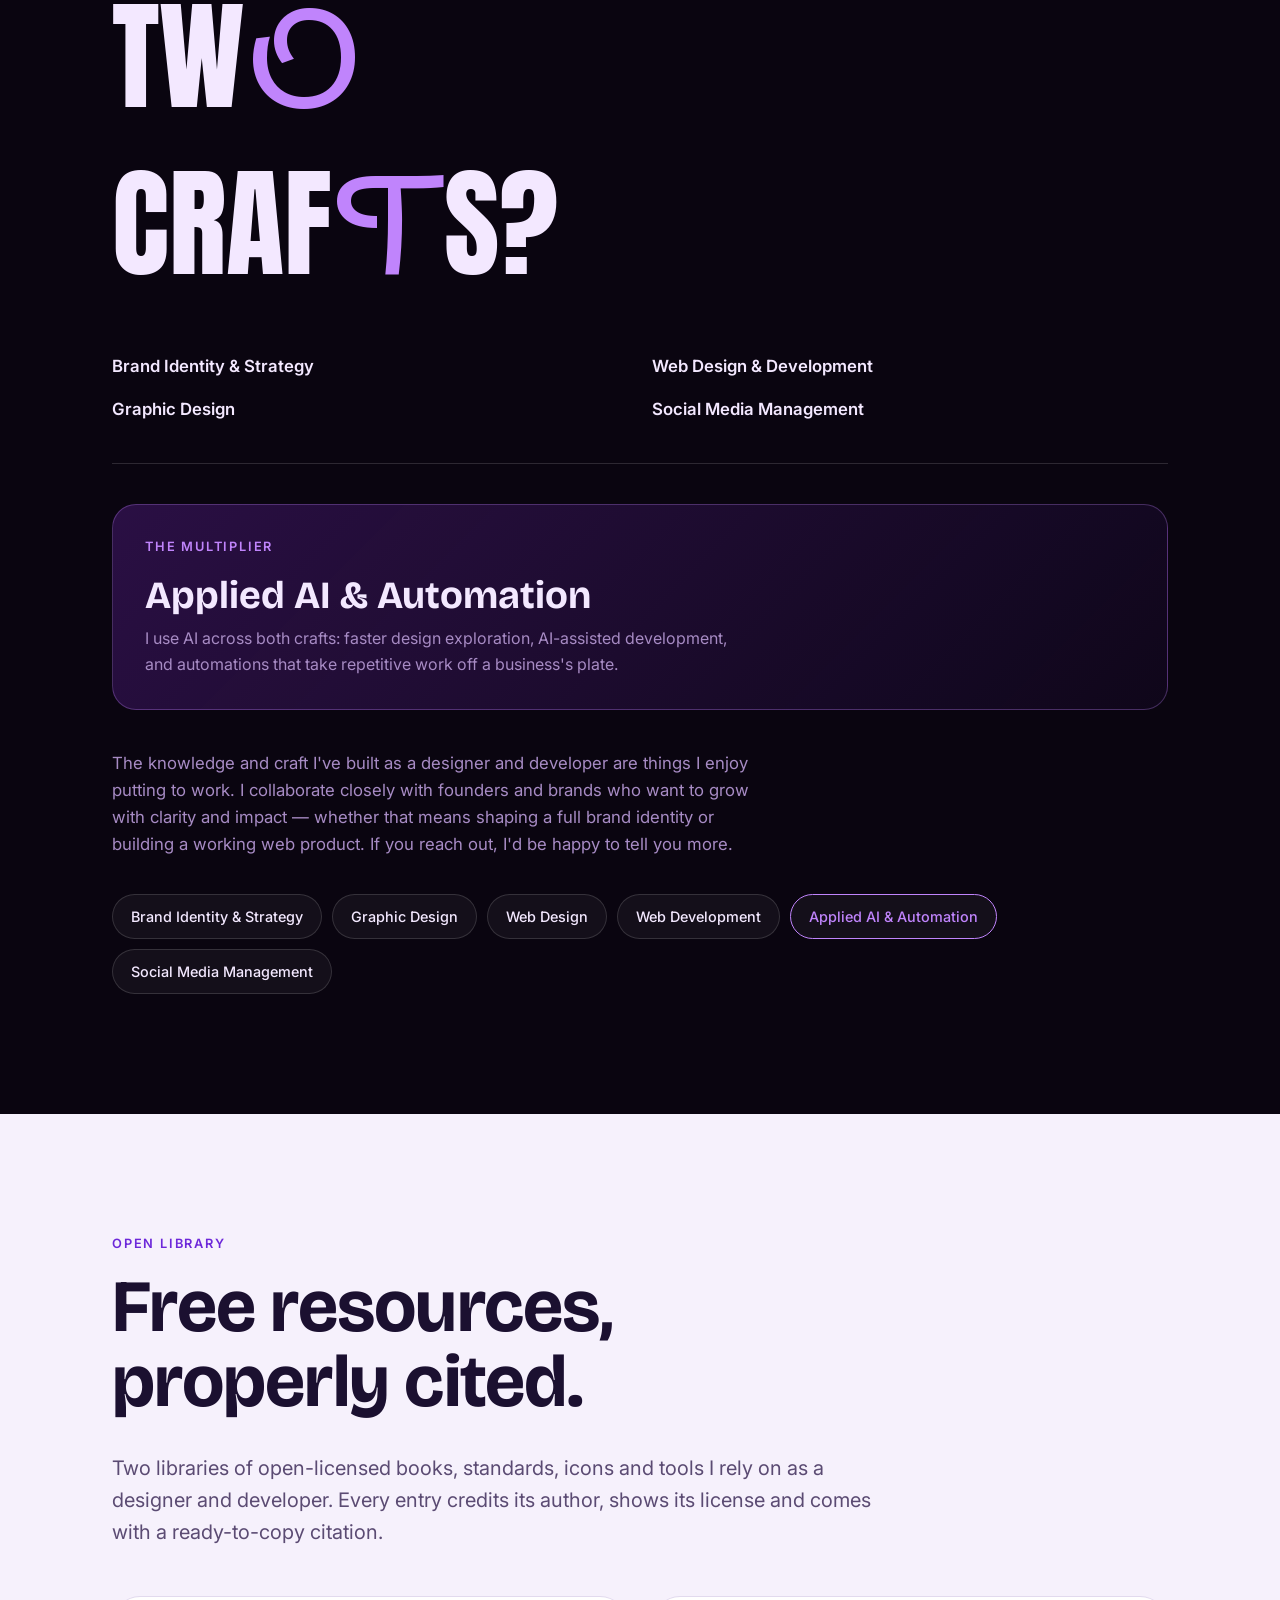
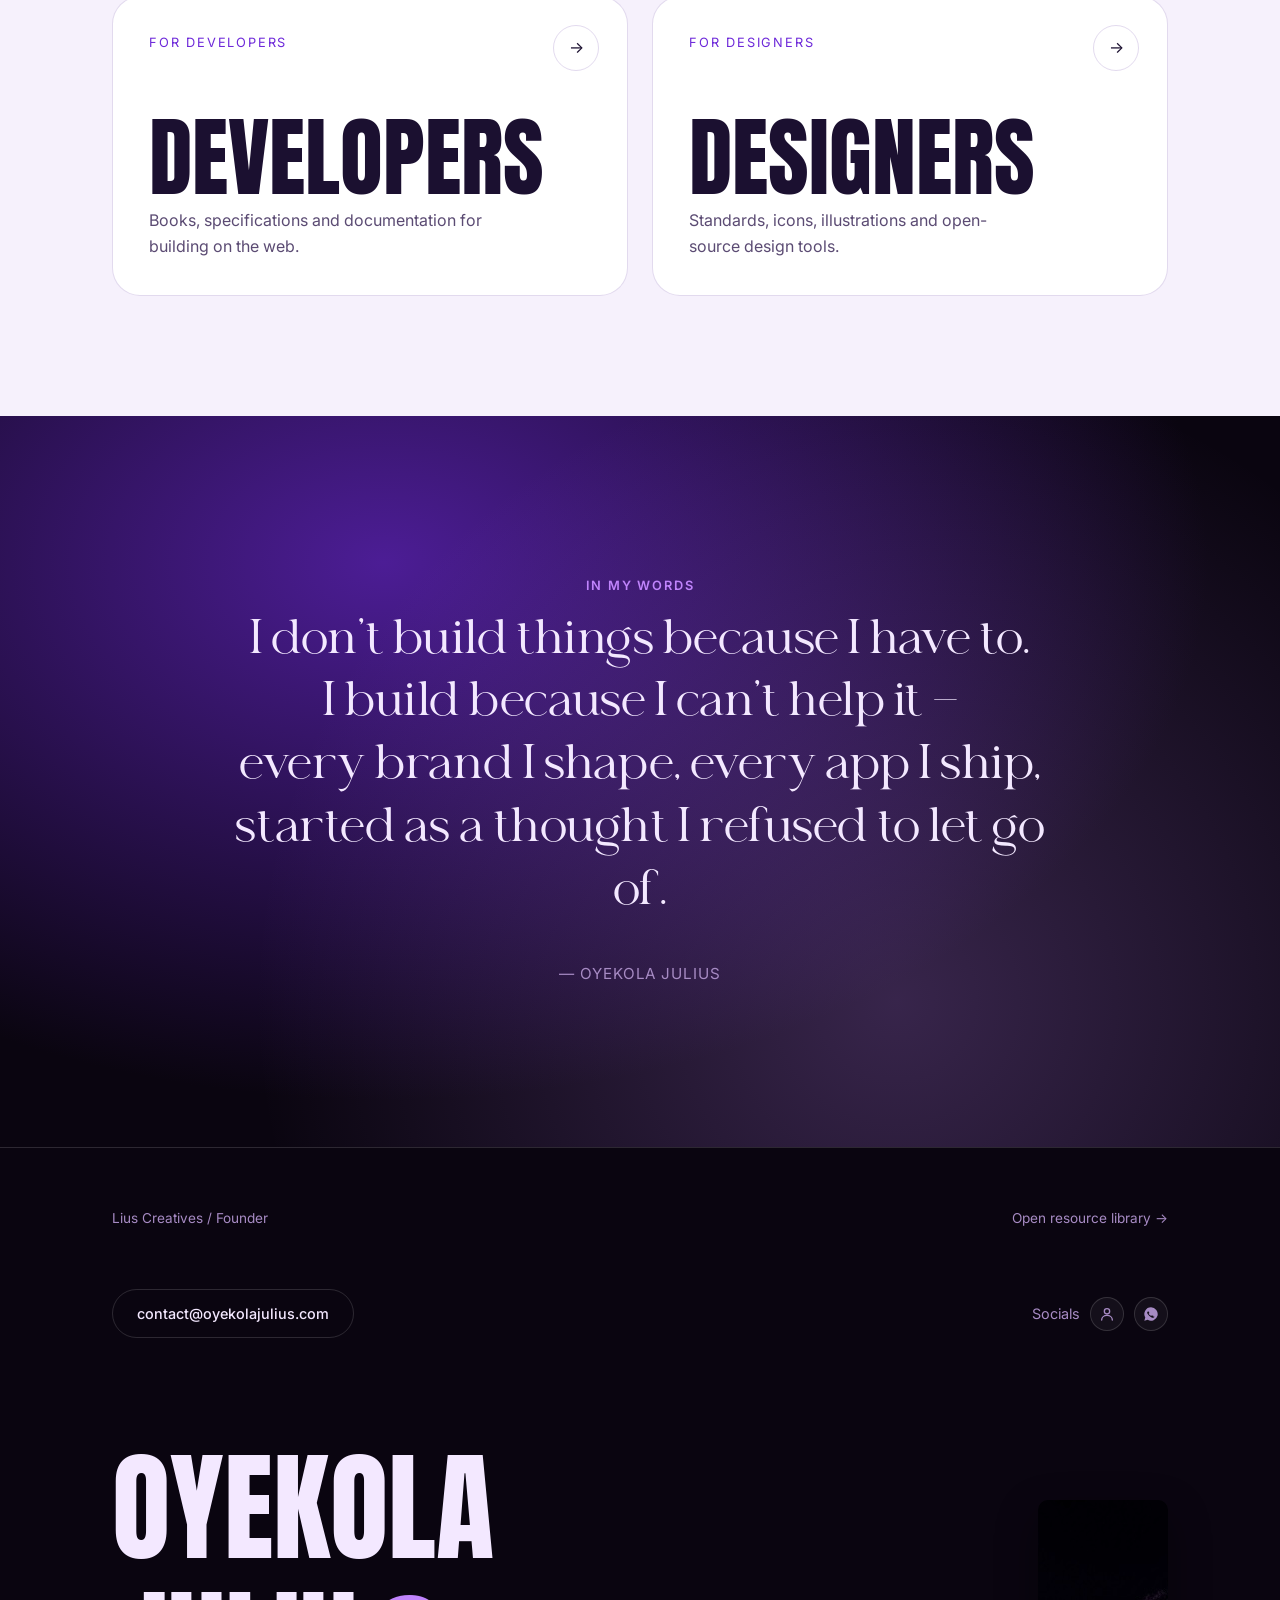
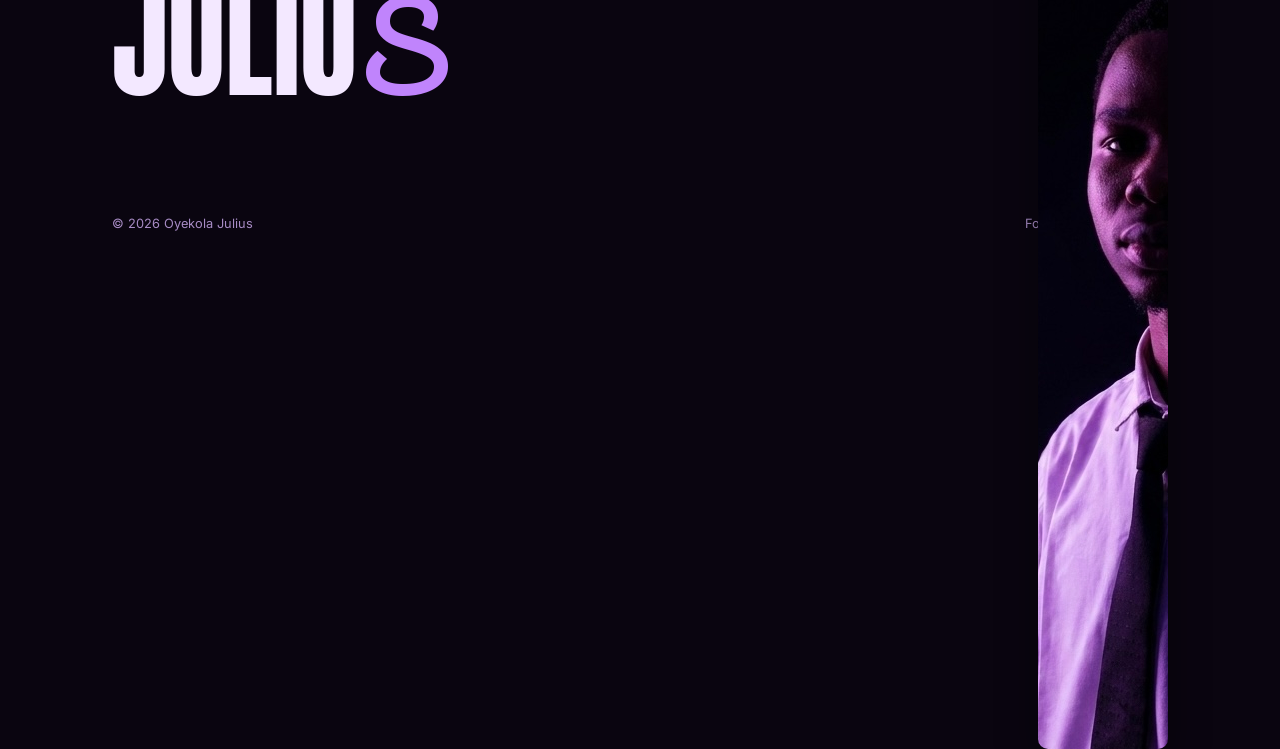
==== commit 771c139e: "Update project files" ====
--- a/index.html
+++ b/index.html
@@ -3,81 +3,159 @@
 <head>
 <meta charset="UTF-8">
 <meta name="viewport" content="width=device-width, initial-scale=1.0">
-<title>Oyekola Julius — Founder, Lius Creatives</title>
-<meta name="description" content="Oyekola Julius is the founder of Lius Creatives, designing and building exceptional brand identities and digital products for businesses in Nigeria and beyond.">
-
+<title>Oyekola Julius — Founder, Lius Creatives | Designer &amp; Developer</title>
+<meta name="description" content="Oyekola Julius is the founder of Lius Creatives, a Lagos-based brand identity designer and web developer building brands, websites and AI-powered products.">
+<link rel="canonical" href="https://oyekolajulius.vercel.app/">
+<meta name="theme-color" content="#0A0510">
+<meta name="robots" content="index, follow, max-image-preview:large">
+
+<meta property="og:site_name" content="Oyekola Julius">
 <meta property="og:title" content="Oyekola Julius — Founder, Lius Creatives">
-<meta property="og:description" content="Founder of Lius Creatives. Designer, developer, and critical thinker building brand identities and digital products from Nigeria.">
-<meta property="og:type" content="website">
-<meta property="og:url" content="https://oyekolajulius.com">
-<meta property="og:image" content="og-image.jpg">
+<meta property="og:description" content="Brand identity designer and web developer in Lagos, Nigeria. Founder of Lius Creatives.">
+<meta property="og:type" content="profile">
+<meta property="og:url" content="https://oyekolajulius.vercel.app/">
+<meta property="og:image" content="https://oyekolajulius.vercel.app/headshot.jpg">
+<meta property="og:image:width" content="726">
+<meta property="og:image:height" content="726">
+<meta property="og:image:alt" content="Oyekola Julius, founder of Lius Creatives">
+<meta property="og:locale" content="en_NG">
+<meta property="profile:first_name" content="Oyekola">
+<meta property="profile:last_name" content="Julius">
+<meta name="twitter:card" content="summary">
+<meta name="twitter:title" content="Oyekola Julius — Founder, Lius Creatives">
+<meta name="twitter:description" content="Brand identity designer and web developer in Lagos, Nigeria. Founder of Lius Creatives.">
+<meta name="twitter:image" content="https://oyekolajulius.vercel.app/headshot.jpg">
 
 <script type="application/ld+json">
 {
   "@context": "https://schema.org",
-  "@type": "Person",
-  "name": "Oyekola Julius",
-  "alternateName": "Julius",
-  "image": "https://oyekolajulius.vercel.app/headshot.jpg",
-  "url": "https://oyekolajulius.vercel.app",
-  "jobTitle": "Founder",
-  "worksFor": {
-    "@type": "Organization",
-    "name": "Lius Creatives",
-    "url": "https://oyekolajulius.vercel.app"
-  },
-  "alumniOf": {
-    "@type": "CollegeOrUniversity",
-    "name": "SQI College of ICT"
-  },
-  "sameAs": [
-    "https://instagram.com/",
-    "https://twitter.com/",
-    "https://linkedin.com/",
-    "https://github.com/",
-    "https://tiktok.com/"
+  "@graph": [
+    {
+      "@type": "WebSite",
+      "@id": "https://oyekolajulius.vercel.app/#website",
+      "url": "https://oyekolajulius.vercel.app/",
+      "name": "Oyekola Julius",
+      "description": "Personal website of Oyekola Julius, founder of Lius Creatives.",
+      "publisher": {
+        "@id": "https://oyekolajulius.vercel.app/#person"
+      },
+      "inLanguage": "en"
+    },
+    {
+      "@type": "ProfilePage",
+      "@id": "https://oyekolajulius.vercel.app/#profile",
+      "url": "https://oyekolajulius.vercel.app/",
+      "name": "Oyekola Julius | Founder, Lius Creatives",
+      "isPartOf": {
+        "@id": "https://oyekolajulius.vercel.app/#website"
+      },
+      "about": {
+        "@id": "https://oyekolajulius.vercel.app/#person"
+      },
+      "mainEntity": {
+        "@id": "https://oyekolajulius.vercel.app/#person"
+      }
+    },
+    {
+      "@type": "Person",
+      "@id": "https://oyekolajulius.vercel.app/#person",
+      "name": "Oyekola Julius",
+      "alternateName": [
+        "Julius Oyekola",
+        "Julius"
+      ],
+      "url": "https://oyekolajulius.vercel.app/",
+      "image": {
+        "@type": "ImageObject",
+        "url": "https://oyekolajulius.vercel.app/headshot.jpg",
+        "contentUrl": "https://oyekolajulius.vercel.app/headshot.jpg",
+        "width": 726,
+        "height": 726,
+        "caption": "Oyekola Julius, founder of Lius Creatives"
+      },
+      "jobTitle": "Founder, Lius Creatives",
+      "description": "Oyekola Julius is a brand identity designer and web developer in Lagos, Nigeria, and the founder of Lius Creatives.",
+      "address": {
+        "@type": "PostalAddress",
+        "addressLocality": "Lagos",
+        "addressCountry": "NG"
+      },
+      "worksFor": {
+        "@id": "https://oyekolajulius.vercel.app/#org"
+      },
+      "alumniOf": {
+        "@type": "CollegeOrUniversity",
+        "name": "SQI College of ICT"
+      },
+      "knowsAbout": [
+        "Brand identity design",
+        "Graphic design",
+        "Web design",
+        "Web development",
+        "Applied AI and automation",
+        "Social media management"
+      ],
+      "sameAs": [
+        "https://about.me/oyekolajulius"
+      ]
+    },
+    {
+      "@type": "Organization",
+      "@id": "https://oyekolajulius.vercel.app/#org",
+      "name": "Lius Creatives",
+      "url": "https://oyekolajulius.vercel.app/",
+      "founder": {
+        "@id": "https://oyekolajulius.vercel.app/#person"
+      },
+      "foundingDate": "2023",
+      "description": "Lius Creatives designs and builds brand identities, websites and digital products for businesses in Nigeria and beyond.",
+      "areaServed": "NG",
+      "address": {
+        "@type": "PostalAddress",
+        "addressLocality": "Lagos",
+        "addressCountry": "NG"
+      }
+    }
   ]
 }
 </script>
 
+<script>document.documentElement.classList.add('js')</script>
 <link rel="icon" type="image/svg+xml" href="favicon.svg">
+<link rel="preload" as="image" href="hero-portrait.jpeg" fetchpriority="high">
 <link rel="preconnect" href="https://fonts.googleapis.com">
 <link rel="preconnect" href="https://fonts.gstatic.com" crossorigin>
-<link href="https://fonts.googleapis.com/css2?family=Inter:wght@400;500;600;700;800&family=Bricolage+Grotesque:opsz,wght@12..96,400..800&family=Anton&family=Fjalla+One&display=swap" rel="stylesheet">
-<link rel="stylesheet" href="styles.css">
+<link href="https://fonts.googleapis.com/css2?family=Inter:wght@400;500;600;700;800&family=Bricolage+Grotesque:opsz,wght@12..96,400..800&family=Anton&display=swap" rel="stylesheet">
+<link rel="stylesheet" href="/styles.css">
 </head>
 <body>
-
-<!-- ============ NAV ============ -->
+<!--NAV-->
 <header class="nav-wrap">
-  <button class="pill-btn menu-btn" id="menuBtn" aria-expanded="false">Menu</button>
+  <button class="pill-btn menu-btn" id="menuBtn" aria-expanded="false" aria-controls="menuOverlay">Menu</button>
   <a href="#contact" class="pill-btn contact-btn">Contact</a>
 </header>
 
 <div class="menu-overlay" id="menuOverlay">
-  <nav class="menu-links">
+  <nav class="menu-links" aria-label="Main">
     <a href="#top">Home</a>
     <a href="#bio">Bio</a>
     <a href="#journey">Journey</a>
     <a href="#lius">Lius Creatives</a>
+    <a href="/library/">Library</a>
     <a href="#voice">Voice</a>
     <a href="#contact">Contact</a>
   </nav>
-  <button class="theme-toggle" id="themeToggle" aria-label="Toggle dark and light mode">
-    <svg class="icon-sun" viewBox="0 0 24 24" fill="none" stroke="currentColor" stroke-width="2" stroke-linecap="round"><circle cx="12" cy="12" r="4"/><path d="M12 2v2M12 20v2M4.93 4.93l1.41 1.41M17.66 17.66l1.41 1.41M2 12h2M20 12h2M6.34 17.66l-1.41 1.41M19.07 4.93l-1.41 1.41"/></svg>
-    <span class="toggle-dot"></span>
-    <svg class="icon-moon" viewBox="0 0 24 24" fill="none" stroke="currentColor" stroke-width="2" stroke-linecap="round"><path d="M21 12.79A9 9 0 1 1 11.21 3 7 7 0 0 0 21 12.79z"/></svg>
-  </button>
 </div>
+<!--/NAV-->
 
 <main>
 
   <!-- ============ HERO ============ -->
-  <section class="hero" id="top">
-    <img class="hero-bg" src="hero-portrait.jpeg" alt="Portrait of Oyekola Julius">
+  <section class="hero tone-dark" id="top">
+    <img class="hero-bg" src="hero-portrait.jpeg" width="1152" height="849" alt="Portrait of Oyekola Julius" fetchpriority="high" decoding="async">
     <div class="hero-overlay"></div>
     <div class="hero-content">
-      <h1 class="hero-name wipe-heading">
+      <h1 class="hero-name wipe-heading" aria-label="Oyekola Julius">
         <span class="line-mask"><span class="line-inner">OYEKOLA</span></span>
         <span class="line-mask"><span class="line-inner">JU<span class="swash-letter">L</span>IUS</span></span>
       </h1>
@@ -85,15 +163,31 @@
     </div>
   </section>
 
-  <!-- ============ INTRO / SWASH HEADLINE ============ -->
-  <section class="intro">
+  <!-- ============ INTRO / BIO (light) ============ -->
+  <section class="intro tone-light" id="bio">
     <div class="section-inner">
-      <h2 class="swash-heading reveal">Creativity x<br>Critical Thinking</h2>
-      <div class="intro-copy">
+      <div class="intro-grid">
+        <div class="intro-text">
+          <p class="eyebrow">About Oyekola Julius</p>
+          <h2 class="swash-heading reveal">Creativity x<br>Critical Thinking</h2>
+          <div class="intro-copy">
         <p class="reveal">I've been creative for as long as I can remember. At six years old I was already the best artist in my primary school class — sketching was never a hobby I picked up, it's just who I've always been.</p>
         <p class="reveal">That same restlessness grew into a love for innovation — I wanted to see new things, build things, make things exist that didn't before. Graphic design became the natural outlet, and in 2023 I turned that into something real: <strong>Lius Creatives</strong>.</p>
         <p class="reveal">Somewhere along the way, I started noticing the same thing in every app I used: <em>this should have that feature.</em> That habit of critical thinking turned into a decision — if I could imagine it, I should be able to build it. So I became a developer too.</p>
-      </div>
+          </div>
+        </div>
+        <figure class="portrait reveal">
+          <img src="headshot.jpg" width="726" height="726" alt="Oyekola Julius, founder of Lius Creatives, smiling in a white shirt and black tie" loading="lazy" decoding="async">
+          <figcaption><strong>Oyekola Julius</strong><span>Founder, Lius Creatives · Lagos, Nigeria</span></figcaption>
+        </figure>
+      </div>
+
+      <dl class="facts">
+        <div class="fact"><dt class="fact-label">Based in</dt><dd class="fact-value">Lagos, Nigeria</dd></div>
+        <div class="fact"><dt class="fact-label">Originally from</dt><dd class="fact-value">Ogbomoso</dd></div>
+        <div class="fact"><dt class="fact-label">Studying</dt><dd class="fact-value">Computer Science, SQI College of ICT</dd></div>
+        <div class="fact"><dt class="fact-label">Building with</dt><dd class="fact-value">Next.js · Firebase · Tailwind · Applied AI</dd></div>
+      </dl>
 
       <div class="geo-tags">
         <span class="geo-tag geo-left reveal">Lagos</span>
@@ -110,10 +204,10 @@
     </div>
   </section>
 
-  <!-- ============ JOURNEY (stacking panels) ============ -->
+  <!-- ============ JOURNEY (stacking panels, alternating tones) ============ -->
   <section class="journey" id="journey">
     <div class="stack">
-      <div class="stack-panel jr-panel jr-panel-1">
+      <div class="stack-panel jr-panel jr-panel-1 tone-dark">
         <div class="section-inner jr-inner">
           <h3 class="jr-heading wipe-heading">
             <span class="line-mask"><span class="line-inner">FIR<span class="swash-letter">S</span>T</span></span>
@@ -132,7 +226,7 @@
         </div>
       </div>
 
-      <div class="stack-panel jr-panel jr-panel-2">
+      <div class="stack-panel jr-panel jr-panel-2 tone-light">
         <div class="section-inner jr-inner">
           <h3 class="jr-heading wipe-heading">
             <span class="line-mask"><span class="line-inner">L<span class="swash-letter">E</span>ARNED</span></span>
@@ -151,7 +245,7 @@
         </div>
       </div>
 
-      <div class="stack-panel jr-panel jr-panel-3">
+      <div class="stack-panel jr-panel jr-panel-3 tone-purple">
         <div class="section-inner jr-inner">
           <h3 class="jr-heading wipe-heading">
             <span class="line-mask"><span class="line-inner">LAUN<span class="swash-letter">C</span>HED</span></span>
@@ -170,7 +264,7 @@
         </div>
       </div>
 
-      <div class="stack-panel jr-panel jr-panel-4">
+      <div class="stack-panel jr-panel jr-panel-4 tone-light">
         <div class="section-inner jr-inner">
           <h3 class="jr-heading wipe-heading">
             <span class="line-mask"><span class="line-inner">COMPU<span class="swash-letter">T</span>ER</span></span>
@@ -188,40 +282,44 @@
           </div>
         </div>
       </div>
+    
     </div>
   </section>
 
   <!-- ============ LIUS CREATIVES ============ -->
-  <section class="lius" id="lius">
+  <section class="lius tone-dark" id="lius">
     <div class="section-inner lius-intro">
-      <h2 class="jr-heading lius-title wipe-heading">
+      <h2 class="jr-heading lius-title wipe-heading" aria-label="Lius Creatives">
         <span class="line-mask"><span class="line-inner">LI<span class="swash-letter">U</span>S</span></span>
         <span class="line-mask"><span class="line-inner">C<span class="swash-letter">R</span>EATIVES</span></span>
       </h2>
-      <p class="lius-lead">A look at real brand work — and how a project moves from first conversation to launch.</p>
-    </div>
-
-    <div class="marquee-wrap">
+      <p class="lius-lead">Brand identities, websites and digital products for businesses in Nigeria and beyond. A few of the brands I've worked with:</p>
+    </div>
+
+    <!-- Logo marquee. Drop transparent logo files in the site root as logo-bevic-devices.svg (or .png),
+         logo-onemore-gadgets.svg and logo-hansel-homes.svg and they replace the wordmarks automatically. -->
+    <div class="marquee-wrap" aria-label="Brands I have worked with">
       <div class="marquee-track">
-        <span class="marquee-item">BEVIC DEVICES</span>
-        <span class="marquee-dot">•</span>
-        <span class="marquee-item">ONEMORE GADGETS</span>
-        <span class="marquee-dot">•</span>
-        <span class="marquee-item">HANSEL HOMES</span>
-        <span class="marquee-dot">•</span>
-        <span class="marquee-item">BEVIC DEVICES</span>
-        <span class="marquee-dot">•</span>
-        <span class="marquee-item">ONEMORE GADGETS</span>
-        <span class="marquee-dot">•</span>
-        <span class="marquee-item">HANSEL HOMES</span>
-        <span class="marquee-dot">•</span>
+        <ul class="marquee-list">
+          <li class="brand" data-logo="logo-bevic-devices"><span class="brand-name">BEVIC DEVICES</span></li>
+          <li class="brand" data-logo="logo-onemore-gadgets"><span class="brand-name">ONEMORE GADGETS</span></li>
+          <li class="brand" data-logo="logo-hansel-homes"><span class="brand-name">HANSEL HOMES</span></li>
+        </ul>
+        <ul class="marquee-list" aria-hidden="true">
+          <li class="brand" data-logo="logo-bevic-devices"><span class="brand-name">BEVIC DEVICES</span></li>
+          <li class="brand" data-logo="logo-onemore-gadgets"><span class="brand-name">ONEMORE GADGETS</span></li>
+          <li class="brand" data-logo="logo-hansel-homes"><span class="brand-name">HANSEL HOMES</span></li>
+        </ul>
       </div>
     </div>
 
     <div class="carousel-cta-wrap">
-      <a href="#contact" class="pill-outline carousel-cta">See more projects <span class="cta-arrow">→</span></a>
-    </div>
-
+      <a href="#contact" class="pill-outline carousel-cta">Start a project <span class="cta-arrow">→</span></a>
+    </div>
+  </section>
+
+  <!-- ============ PRICING (light) ============ -->
+  <section class="pricing tone-light">
     <div class="section-inner pricing-block">
       <h3 class="swash-heading pricing-title">Simple packages<br>for every stage.</h3>
       <div class="pricing-grid">
@@ -265,33 +363,68 @@
     </div>
   </section>
 
-  <!-- ============ WHAT I DO / CTA ============ -->
-  <section class="offer">
+  <!-- ============ WHAT I DO / SKILLS ============ -->
+  <section class="offer tone-dark">
     <div class="section-inner">
-      <h2 class="jr-heading offer-title wipe-heading">
+      <h2 class="jr-heading offer-title wipe-heading" aria-label="Two crafts?">
         <span class="line-mask"><span class="line-inner">TW<span class="swash-letter">O</span></span></span>
         <span class="line-mask"><span class="line-inner">CRAF<span class="swash-letter">T</span>S?</span></span>
       </h2>
       <div class="offer-grid">
         <div class="offer-col">
-          <h4>Brand Identity &amp; Strategy</h4>
-          <h4>Graphic Design</h4>
+          <h3>Brand Identity &amp; Strategy</h3>
+          <h3>Graphic Design</h3>
         </div>
         <div class="offer-col">
-          <h4>Web Design</h4>
-          <h4>Social Media Management</h4>
-        </div>
-      </div>
+          <h3>Web Design &amp; Development</h3>
+          <h3>Social Media Management</h3>
+        </div>
+      </div>
+
+      <div class="ai-card">
+        <p class="eyebrow">The multiplier</p>
+        <h3 class="ai-title">Applied AI &amp; Automation</h3>
+        <p>I use AI across both crafts: faster design exploration, AI-assisted development, and automations that take repetitive work off a business's plate.</p>
+      </div>
+
       <p class="offer-copy">The knowledge and craft I've built as a designer and developer are things I enjoy putting to work. I collaborate closely with founders and brands who want to grow with clarity and impact — whether that means shaping a full brand identity or building a working web product. If you reach out, I'd be happy to tell you more.</p>
-      <div class="offer-tags">
-        <span class="jr-heading offer-tag">CREATIVE</span>
-        <span class="jr-heading offer-tag">DIRECTION</span>
+
+      <ul class="skill-pills" aria-label="Skills">
+        <li class="skill-pill">Brand Identity &amp; Strategy</li>
+        <li class="skill-pill">Graphic Design</li>
+        <li class="skill-pill">Web Design</li>
+        <li class="skill-pill">Web Development</li>
+        <li class="skill-pill">Applied AI &amp; Automation</li>
+        <li class="skill-pill">Social Media Management</li>
+      </ul>
+    </div>
+  </section>
+
+  <!-- ============ LIBRARY TEASER (light) ============ -->
+  <section class="lib-teaser tone-light" id="library">
+    <div class="section-inner">
+      <p class="eyebrow">Open library</p>
+      <h2 class="swash-heading reveal">Free resources,<br>properly cited.</h2>
+      <p class="lib-teaser-lead reveal">Two libraries of open-licensed books, standards, icons and tools I rely on as a designer and developer. Every entry credits its author, shows its license and comes with a ready-to-copy citation.</p>
+      <div class="lib-teaser-grid">
+        <a class="lib-tile reveal" href="/library/developers/">
+          <span class="lib-tile-kind">For developers</span>
+          <span class="lib-tile-title">DEVELOPERS</span>
+          <span class="lib-tile-copy">Books, specifications and documentation for building on the web.</span>
+          <span class="lib-tile-go" aria-hidden="true">→</span>
+        </a>
+        <a class="lib-tile reveal" href="/library/designers/">
+          <span class="lib-tile-kind">For designers</span>
+          <span class="lib-tile-title">DESIGNERS</span>
+          <span class="lib-tile-copy">Standards, icons, illustrations and open-source design tools.</span>
+          <span class="lib-tile-go" aria-hidden="true">→</span>
+        </a>
       </div>
     </div>
   </section>
 
   <!-- ============ VOICE ============ -->
-  <section class="voice" id="voice">
+  <section class="voice tone-purple" id="voice">
     <div class="voice-glow"></div>
     <div class="section-inner voice-inner">
       <p class="eyebrow voice-eyebrow">In My Words</p>
@@ -305,45 +438,35 @@
     </div>
   </section>
 
-  <!-- ============ BIO FACTS ============ -->
-  <section class="bio" id="bio">
-    <div class="section-inner bio-grid">
-      <div class="bio-facts">
-        <div class="fact"><span class="fact-label">Based in</span><span class="fact-value">Lagos, Nigeria</span></div>
-        <div class="fact"><span class="fact-label">Originally from</span><span class="fact-value">Ogbomoso</span></div>
-        <div class="fact"><span class="fact-label">Studying</span><span class="fact-value">Computer Science, SQI College of ICT</span></div>
-        <div class="fact"><span class="fact-label">Building with</span><span class="fact-value">Next.js · Firebase · Tailwind</span></div>
-      </div>
-    </div>
-  </section>
-
 </main>
 
-<!-- ============ FOOTER ============ -->
-<footer class="site-footer" id="contact">
+<!--FOOTER-->
+<footer class="site-footer tone-dark" id="contact">
   <div class="section-inner footer-top">
     <span class="footer-credit">Lius Creatives / Founder</span>
-    <span class="footer-credit footer-credit-right">Web Development &amp; Design</span>
+    <a class="footer-credit footer-credit-right footer-link" href="/library/">Open resource library →</a>
   </div>
 
   <div class="section-inner footer-contact">
     <a href="#" class="pill-outline email-pill" id="emailPill">contact@oyekolajulius.com</a>
     <div class="footer-socials">
       <span>Socials</span>
-      <a href="#" class="social-circle" aria-label="LinkedIn"><svg viewBox="0 0 24 24" fill="currentColor"><path d="M4.98 3.5a2.5 2.5 0 1 1 0 5 2.5 2.5 0 0 1 0-5zM3 9h4v12H3V9zm7 0h3.8v1.7h.05c.53-1 1.83-2.05 3.77-2.05 4.03 0 4.78 2.65 4.78 6.1V21h-4v-5.6c0-1.34-.02-3.07-1.87-3.07-1.87 0-2.16 1.46-2.16 2.97V21h-4V9z"/></svg></a>
-      <a href="#" class="social-circle" aria-label="Instagram"><svg viewBox="0 0 24 24" fill="none" stroke="currentColor" stroke-width="2"><rect x="2" y="2" width="20" height="20" rx="5"/><circle cx="12" cy="12" r="4"/><circle cx="17.5" cy="6.5" r="1" fill="currentColor" stroke="none"/></svg></a>
-      <a href="#" class="social-circle" aria-label="X / Twitter"><svg viewBox="0 0 24 24" fill="currentColor"><path d="M18.9 2H22l-7.6 8.7L23.3 22h-7.1l-5.5-7.2L4.4 22H1.3l8.1-9.3L1 2h7.3l5 6.6L18.9 2zm-1.2 18h1.7L7.4 4H5.6l12.1 16z"/></svg></a>
-      <a href="#" class="social-circle" aria-label="GitHub"><svg viewBox="0 0 24 24" fill="currentColor"><path d="M12 2a10 10 0 0 0-3.16 19.5c.5.09.68-.22.68-.48v-1.7c-2.78.6-3.37-1.34-3.37-1.34-.46-1.16-1.11-1.47-1.11-1.47-.9-.62.07-.6.07-.6 1 .07 1.53 1.03 1.53 1.03.9 1.53 2.34 1.09 2.91.83.09-.65.35-1.09.63-1.34-2.22-.25-4.56-1.11-4.56-4.95 0-1.1.39-1.99 1.03-2.69-.1-.26-.45-1.29.1-2.69 0 0 .84-.27 2.75 1.02a9.4 9.4 0 0 1 5 0c1.91-1.3 2.75-1.02 2.75-1.02.55 1.4.2 2.43.1 2.69.64.7 1.03 1.6 1.03 2.69 0 3.85-2.34 4.7-4.57 4.94.36.31.68.92.68 1.85v2.74c0 .27.18.58.69.48A10 10 0 0 0 12 2z"/></svg></a>
+      <!-- Add your real profile URLs, then delete the "hidden" attribute on each one to show it. -->
+      <a href="https://about.me/oyekolajulius" class="social-circle" aria-label="About.me" rel="me noopener" target="_blank"><svg viewBox="0 0 24 24" fill="none" stroke="currentColor" stroke-width="2" stroke-linecap="round"><circle cx="12" cy="8" r="4"/><path d="M4 21c0-4 3.6-7 8-7s8 3 8 7"/></svg></a>
+      <a href="https://linkedin.com/in/YOUR-HANDLE" class="social-circle" aria-label="LinkedIn" rel="me noopener" target="_blank" hidden><svg viewBox="0 0 24 24" fill="currentColor"><path d="M4.98 3.5a2.5 2.5 0 1 1 0 5 2.5 2.5 0 0 1 0-5zM3 9h4v12H3V9zm7 0h3.8v1.7h.05c.53-1 1.83-2.05 3.77-2.05 4.03 0 4.78 2.65 4.78 6.1V21h-4v-5.6c0-1.34-.02-3.07-1.87-3.07-1.87 0-2.16 1.46-2.16 2.97V21h-4V9z"/></svg></a>
+      <a href="https://instagram.com/YOUR-HANDLE" class="social-circle" aria-label="Instagram" rel="me noopener" target="_blank" hidden><svg viewBox="0 0 24 24" fill="none" stroke="currentColor" stroke-width="2"><rect x="2" y="2" width="20" height="20" rx="5"/><circle cx="12" cy="12" r="4"/><circle cx="17.5" cy="6.5" r="1" fill="currentColor" stroke="none"/></svg></a>
+      <a href="https://x.com/YOUR-HANDLE" class="social-circle" aria-label="X / Twitter" rel="me noopener" target="_blank" hidden><svg viewBox="0 0 24 24" fill="currentColor"><path d="M18.9 2H22l-7.6 8.7L23.3 22h-7.1l-5.5-7.2L4.4 22H1.3l8.1-9.3L1 2h7.3l5 6.6L18.9 2zm-1.2 18h1.7L7.4 4H5.6l12.1 16z"/></svg></a>
+      <a href="https://github.com/YOUR-HANDLE" class="social-circle" aria-label="GitHub" rel="me noopener" target="_blank" hidden><svg viewBox="0 0 24 24" fill="currentColor"><path d="M12 2a10 10 0 0 0-3.16 19.5c.5.09.68-.22.68-.48v-1.7c-2.78.6-3.37-1.34-3.37-1.34-.46-1.16-1.11-1.47-1.11-1.47-.9-.62.07-.6.07-.6 1 .07 1.53 1.03 1.53 1.03.9 1.53 2.34 1.09 2.91.83.09-.65.35-1.09.63-1.34-2.22-.25-4.56-1.11-4.56-4.95 0-1.1.39-1.99 1.03-2.69-.1-.26-.45-1.29.1-2.69 0 0 .84-.27 2.75 1.02a9.4 9.4 0 0 1 5 0c1.91-1.3 2.75-1.02 2.75-1.02.55 1.4.2 2.43.1 2.69.64.7 1.03 1.6 1.03 2.69 0 3.85-2.34 4.7-4.57 4.94.36.31.68.92.68 1.85v2.74c0 .27.18.58.69.48A10 10 0 0 0 12 2z"/></svg></a>
       <a href="#" class="social-circle" id="footerWhatsapp" aria-label="WhatsApp"><svg viewBox="0 0 24 24" fill="currentColor"><path d="M12 2a10 10 0 0 0-8.6 15.1L2 22l5.06-1.33A10 10 0 1 0 12 2zm5.6 14.3c-.24.68-1.4 1.3-1.94 1.38-.5.08-1.13.11-1.83-.11a15 15 0 0 1-1.62-.6 12 12 0 0 1-4.6-4.06c-.68-.9-1.13-1.98-1.26-2.5-.13-.52-.02-1.02.24-1.4.22-.32.5-.5.72-.68.2-.16.4-.24.55-.24l.4.01c.13 0 .3-.05.47.36l.66 1.6c.06.14.1.3.02.48-.08.18-.13.29-.26.44l-.36.4c-.12.13-.25.27-.1.53.14.26.63 1.05 1.36 1.7.94.85 1.75 1.13 2 1.26.25.13.4.11.55-.06l.5-.6c.18-.22.34-.18.56-.1l1.5.7c.22.1.37.16.42.25.06.1.06.55-.18 1.24z"/></svg></a>
     </div>
   </div>
 
   <div class="section-inner footer-name-row">
-    <h2 class="jr-heading footer-name wipe-heading">
+    <h2 class="jr-heading footer-name wipe-heading" aria-label="Oyekola Julius">
       <span class="line-mask"><span class="line-inner">OYEKOLA</span></span>
       <span class="line-mask"><span class="line-inner">JULIU<span class="swash-letter">S</span></span></span>
     </h2>
-    <img class="footer-thumb" src="hero-portrait.jpeg" alt="Oyekola Julius">
+    <img class="footer-thumb" src="hero-portrait.jpeg" width="1152" height="849" alt="" loading="lazy" decoding="async">
   </div>
 
   <div class="section-inner footer-bottom">
@@ -351,7 +474,8 @@
     <span>Founder, Lius Creatives</span>
   </div>
 </footer>
-
-<script src="main.js"></script>
+<!--/FOOTER-->
+
+<script src="/main.js"></script>
 </body>
 </html>
--- a/styles.css
+++ b/styles.css
@@ -1,7 +1,7 @@
 /* ===================== FONTS ===================== */
 @font-face {
   font-family: 'Orange Avenue';
-  src: url('OrangeAvenueDEMO-Regular.otf') format('opentype');
+  src: url('/OrangeAvenueDEMO-Regular.otf') format('opentype');
   font-weight: 400;
   font-style: normal;
   font-display: swap;
@@ -9,13 +9,13 @@
 
 @font-face {
   font-family: 'Transforma Script';
-  src: url('TransformaScript-Medium.ttf') format('truetype');
+  src: url('/TransformaScript-Medium.ttf') format('truetype');
   font-weight: 500;
   font-style: normal;
   font-display: swap;
 }
 
-/* ===================== TOKENS ===================== */
+/* ===================== TOKENS (dark is the default) ===================== */
 :root {
   --bg: #0A0510;
   --bg-elevated: #120A1C;
@@ -37,20 +37,27 @@
   --ease: cubic-bezier(0.16, 1, 0.3, 1);
 }
 
-[data-theme="light"] {
-  --bg: #FAF7FD;
-  --bg-elevated: #F1EBFA;
-  --surface-glass: rgba(255,255,255,0.6);
-  --border-glass: rgba(76,29,149,0.18);
+/* ===================== TONES: every section picks one ===================== */
+.tone-dark,
+.tone-light,
+.tone-purple { background: var(--bg); color: var(--text); }
+
+.tone-light {
+  --bg: #F6F1FC;
+  --bg-elevated: #ECE3F8;
+  --surface-glass: rgba(255,255,255,0.72);
+  --border-glass: rgba(76,29,149,0.16);
   --accent: #7C3AED;
-  --accent-soft: #9333EA;
-  --accent-deep: #DDD1F7;
-  --text: #1A0F2E;
-  --text-muted: #6B5C7E;
-}
-
+  --accent-soft: #6D28D9;
+  --accent-deep: #4C1D95;
+  --text: #1B1030;
+  --text-muted: #5B4B73;
+}
+
+/* ===================== RESET ===================== */
 * { margin: 0; padding: 0; box-sizing: border-box; }
 html { scroll-behavior: smooth; }
+[hidden] { display: none !important; }
 
 body {
   background: var(--bg);
@@ -58,7 +65,6 @@
   font-family: var(--font-body);
   line-height: 1.6;
   -webkit-font-smoothing: antialiased;
-  transition: background 0.4s var(--ease), color 0.4s var(--ease);
   overflow-x: hidden;
 }
 
@@ -83,7 +89,7 @@
   margin-bottom: 16px;
 }
 
-/* Bold tall condensed headline — Anton */
+/* Bold tall condensed headline (Anton) */
 .jr-heading {
   font-family: var(--font-heading);
   font-weight: 400;
@@ -93,7 +99,7 @@
   color: var(--text);
 }
 
-/* Masked line-reveal wipe effect */
+/* Masked line-reveal wipe effect (only hidden when JS is running) */
 .wipe-heading { display: block; }
 .line-mask {
   display: block;
@@ -103,22 +109,22 @@
 .line-mask:not(:last-child) { margin-bottom: 0.04em; }
 .line-inner {
   display: block;
-  transform: translateY(105%);
   transition: transform 2s var(--ease);
 }
-.wipe-heading.lines-visible .line-mask:nth-child(1) .line-inner { transition-delay: 0s; }
-.wipe-heading.lines-visible .line-mask:nth-child(2) .line-inner { transition-delay: 0.2s; }
-.wipe-heading.lines-visible .line-inner { transform: translateY(0); }
+.js .line-inner { transform: translateY(105%); }
+.js .wipe-heading.lines-visible .line-mask:nth-child(1) .line-inner { transition-delay: 0s; }
+.js .wipe-heading.lines-visible .line-mask:nth-child(2) .line-inner { transition-delay: 0.2s; }
+.js .wipe-heading.lines-visible .line-inner { transform: translateY(0); }
 
 /* Hero heading gets a slower, longer wipe */
 .hero-name .line-inner { transition-duration: 4s; }
-.hero-name.lines-visible .line-mask:nth-child(2) .line-inner { transition-delay: 0.4s; }
+.js .hero-name.lines-visible .line-mask:nth-child(2) .line-inner { transition-delay: 0.4s; }
 
 @media (prefers-reduced-motion: reduce) {
-  .line-inner { transform: none; transition: none; }
-}
-
-/* Swash accent headline — Bricolage Grotesque */
+  .js .line-inner { transform: none; transition: none; }
+}
+
+/* Swash accent headline (Bricolage Grotesque) */
 .swash-heading {
   font-family: var(--font-swash);
   font-weight: 700;
@@ -129,6 +135,20 @@
   margin-bottom: 48px;
 }
 .swash-heading em { font-style: italic; color: var(--accent-soft); }
+
+/* Swash script letter (Transforma Script), mixed inline within tall headings */
+.swash-letter {
+  font-family: var(--font-script);
+  font-weight: 500;
+  text-transform: none;
+  font-size: 1.15em;
+  display: inline-block;
+  line-height: 0.7;
+  vertical-align: -0.12em;
+  transform: translateY(-0.12em);
+  color: var(--accent-soft);
+}
+.hero-name .swash-letter { color: #fff; }
 
 /* ===================== PILLS / BUTTONS ===================== */
 .pill-btn, .pill-outline, .pill-solid {
@@ -166,13 +186,22 @@
   justify-content: space-between;
   pointer-events: none;
 }
-.nav-wrap .pill-btn { pointer-events: auto; background: rgba(10,5,16,0.4); backdrop-filter: blur(10px); }
-[data-theme="light"] .nav-wrap .pill-btn { background: rgba(255,255,255,0.5); }
+/* Fixed dark glass so the pills stay readable over light AND dark sections */
+.nav-wrap .pill-btn {
+  pointer-events: auto;
+  background: rgba(10,5,16,0.9);
+  color: #F3E8FF;
+  border-color: rgba(255,255,255,0.18);
+  backdrop-filter: blur(12px);
+  -webkit-backdrop-filter: blur(12px);
+}
+.nav-wrap .pill-btn:hover { color: #C084FC; border-color: #C084FC; }
 
 .menu-overlay {
   position: fixed;
   inset: 0;
-  background: var(--bg);
+  background: #0A0510;
+  color: #F3E8FF;
   z-index: 150;
   display: none;
   flex-direction: column;
@@ -188,60 +217,55 @@
   text-transform: uppercase;
   transition: color 0.2s;
 }
-.menu-links a:hover { color: var(--accent-soft); }
-
-.theme-toggle {
-  width: 48px;
-  height: 26px;
-  border-radius: var(--radius-pill);
-  background: var(--surface-glass);
-  border: 1px solid var(--border-glass);
-  position: relative;
-  cursor: pointer;
-  color: var(--text-muted);
-}
-.theme-toggle svg { position: absolute; top: 50%; width: 13px; height: 13px; transform: translateY(-50%); pointer-events: none; }
-.icon-sun { left: 6px; }
-.icon-moon { right: 6px; }
-.toggle-dot {
-  position: absolute;
-  top: 2px;
-  left: 2px;
-  width: 20px;
-  height: 20px;
-  border-radius: 50%;
-  background: linear-gradient(135deg, var(--accent-soft), var(--accent));
-  transition: transform 0.3s var(--ease);
-}
-[data-theme="light"] .toggle-dot { transform: translateX(22px); }
+.menu-links a:hover { color: #C084FC; }
 
 /* ===================== HERO ===================== */
 .hero {
   position: relative;
   height: 100vh;
-  min-height: 640px;
+  height: 100svh;
+  min-height: 600px;
   overflow: hidden;
+  background: #0A0510;
 }
 .hero-bg {
   width: 100%;
   height: 100%;
   object-fit: cover;
+  object-position: 50% 50%;
   transform: scale(1.15);
   animation: hero-zoom-out 2.4s var(--ease) forwards;
 }
-
 @keyframes hero-zoom-out {
   from { transform: scale(1.15); }
   to { transform: scale(1); }
 }
-
 @media (prefers-reduced-motion: reduce) {
   .hero-bg { animation: none; transform: scale(1); }
+}
+/* Desktop: the photo lives in the right ~68% of the hero so the name (left) never covers the face */
+@media (min-width: 900px) {
+  .hero-bg {
+    position: absolute;
+    top: 0;
+    right: 0;
+    width: 68%;
+    height: 100%;
+    object-position: 55% 30%;
+  }
 }
 .hero-overlay {
   position: absolute;
   inset: 0;
-  background: linear-gradient(to top, rgba(10,5,16,0.95) 10%, rgba(10,5,16,0.2) 55%, rgba(10,5,16,0.1) 100%);
+  background:
+    linear-gradient(to top, rgba(10,5,16,0.95) 8%, rgba(10,5,16,0.2) 55%, rgba(10,5,16,0.1) 100%);
+}
+@media (min-width: 900px) {
+  .hero-overlay {
+    background:
+      linear-gradient(to right, #0A0510 0%, #0A0510 32%, rgba(10,5,16,0) 58%),
+      linear-gradient(to top, rgba(10,5,16,0.8) 4%, rgba(10,5,16,0) 38%);
+  }
 }
 .hero-content {
   position: absolute;
@@ -249,11 +273,13 @@
   left: 32px;
   right: 32px;
 }
+/* Sized by width AND height so it can never outgrow a short desktop screen or hit the nav */
 .hero-name {
   font-family: var(--font-hero);
   font-weight: 400;
   text-transform: uppercase;
-  font-size: clamp(4rem, 22vw, 13rem);
+  font-size: clamp(3.75rem, min(22vw, calc((100vh - 250px) / 2.35)), 15rem);
+  font-size: clamp(3.75rem, min(22vw, calc((100svh - 250px) / 2.35)), 15rem);
   line-height: 0.88;
   letter-spacing: 0.01em;
   color: #fff;
@@ -265,26 +291,67 @@
   font-size: clamp(1.1rem, 2.4vw, 1.5rem);
   color: rgba(255,255,255,0.85);
 }
-
-/* Swash script letter (Transforma Script), mixed inline within tall headings */
-.swash-letter {
-  font-family: var(--font-script);
-  font-weight: 500;
-  text-transform: none;
-  font-size: 1.15em;
-  display: inline-block;
-  line-height: 0.7;
-  vertical-align: -0.12em;
-  transform: translateY(-0.12em);
-  color: var(--accent-soft);
-}
-.hero-name .swash-letter { color: #fff; }
-
-/* ===================== INTRO ===================== */
+@media (min-width: 900px) {
+  /* keep the name to roughly the left half so it never reaches the face */
+  .hero-name {
+    font-size: clamp(3.75rem, min(17vw, calc((100vh - 250px) / 2.35)), 15rem);
+    font-size: clamp(3.75rem, min(17vw, calc((100svh - 250px) / 2.35)), 15rem);
+  }
+}
+@media (min-width: 1100px) {
+  .hero-content { left: clamp(32px, 5vw, 80px); }
+}
+
+/* ===================== INTRO / BIO (light) ===================== */
 .intro { padding: 140px 0 120px; }
-.intro-copy { display: flex; flex-direction: column; gap: 24px; max-width: 72ch; margin-bottom: 100px; }
+.intro-grid {
+  display: grid;
+  grid-template-columns: minmax(0, 1.3fr) minmax(0, 0.7fr);
+  gap: clamp(32px, 6vw, 88px);
+  align-items: start;
+}
+.intro-copy { display: flex; flex-direction: column; gap: 24px; max-width: 72ch; }
 .intro-copy p { color: var(--text-muted); font-size: clamp(1.05rem, 1.6vw, 1.3rem); }
 .intro-copy strong, .intro-copy em { color: var(--text); font-style: normal; }
+
+.portrait { position: sticky; top: 110px; }
+.portrait img {
+  width: 100%;
+  aspect-ratio: 4 / 5;
+  object-fit: cover;
+  object-position: 50% 30%;
+  border-radius: 28px;
+  box-shadow: 0 30px 70px -20px rgba(76,29,149,0.35);
+}
+.portrait figcaption {
+  display: flex;
+  flex-direction: column;
+  gap: 2px;
+  margin-top: 16px;
+  font-size: 0.9rem;
+  color: var(--text-muted);
+}
+.portrait figcaption strong { font-family: var(--font-swash); font-size: 1.1rem; color: var(--text); }
+
+@media (max-width: 860px) {
+  .intro-grid { grid-template-columns: 1fr; }
+  .portrait { position: static; max-width: 340px; }
+}
+
+.facts {
+  display: grid;
+  grid-template-columns: repeat(4, 1fr);
+  gap: 24px;
+  border-top: 1px solid var(--border-glass);
+  padding-top: 40px;
+  margin: 88px 0 100px;
+}
+.fact { display: flex; flex-direction: column; gap: 8px; }
+.fact-label { font-size: 0.78rem; text-transform: uppercase; letter-spacing: 0.08em; color: var(--text-muted); }
+.fact-value { font-size: 1rem; font-weight: 600; }
+@media (max-width: 720px) {
+  .facts { grid-template-columns: 1fr 1fr; margin: 64px 0 72px; }
+}
 
 .geo-tags { position: relative; padding-bottom: 20px; }
 .geo-left, .geo-right {
@@ -327,14 +394,10 @@
   align-items: center;
 }
 
-/* ===================== JOURNEY ===================== */
+/* ===================== JOURNEY (alternating tones) ===================== */
 .jr-panel { padding: 0 32px; }
 .jr-inner { max-width: 760px; }
-
-.jr-panel-1 { background: var(--bg); }
-.jr-panel-2 { background: var(--bg-elevated); }
-.jr-panel-3 { background: linear-gradient(160deg, var(--accent-deep), var(--bg)); }
-.jr-panel-4 { background: #0F0817; }
+.jr-panel.tone-purple { background: linear-gradient(160deg, #4C1D95, #0A0510); }
 
 .jr-heading.jr-heading, .jr-panel .jr-heading {
   font-size: clamp(3.2rem, 12vw, 7.5rem);
@@ -370,41 +433,57 @@
 }
 .jr-arrow { color: var(--accent-soft); }
 
-/* ===================== LIUS CREATIVES ===================== */
-.lius { padding: 100px 0 0; background: var(--bg-elevated); }
+/* ===================== LIUS CREATIVES (dark) ===================== */
+.lius { padding: 100px 0 0; }
+.lius.tone-dark { background: var(--bg-elevated); }
 .lius-intro { padding-bottom: 40px; }
 .lius-title { font-size: clamp(3.2rem, 12vw, 7.5rem); margin-bottom: 28px; }
 .lius-lead { color: var(--text-muted); max-width: 56ch; font-size: clamp(1rem, 1.6vw, 1.2rem); }
 
+/* Brand marquee: wordmarks by default, real logos once the files exist */
 .marquee-wrap {
   overflow: hidden;
   border-top: 1px solid var(--border-glass);
   border-bottom: 1px solid var(--border-glass);
-  padding: 40px 0;
+  padding: 44px 0;
   background: #0F0817;
 }
 .marquee-track {
   display: flex;
+  width: max-content;
+  animation: marquee-scroll 30s linear infinite;
+}
+.marquee-wrap:hover .marquee-track { animation-play-state: paused; }
+.marquee-list { display: flex; align-items: center; flex-shrink: 0; }
+.brand {
+  display: flex;
   align-items: center;
-  width: max-content;
-  gap: 32px;
-  animation: marquee-scroll 22s linear infinite;
-}
-.marquee-item {
+  gap: clamp(28px, 5vw, 64px);
+  padding-right: clamp(28px, 5vw, 64px);
+}
+.brand::after { content: '•'; color: var(--accent-soft); font-size: 1.4rem; }
+.brand-name {
   font-family: var(--font-heading);
-  font-weight: 400;
   text-transform: uppercase;
-  font-size: clamp(1.6rem, 4vw, 3rem);
+  font-size: clamp(1.8rem, 5vw, 3.6rem);
+  line-height: 1;
   color: var(--text);
   white-space: nowrap;
 }
-.marquee-dot { color: var(--accent-soft); font-size: 1.4rem; }
+.brand img {
+  height: clamp(34px, 5vw, 58px);
+  width: auto;
+  max-width: 220px;
+  object-fit: contain;
+  filter: brightness(0) invert(1);
+  opacity: 0.92;
+}
+.brand.has-logo .brand-name { display: none; }
 
 @keyframes marquee-scroll {
   from { transform: translateX(0); }
   to { transform: translateX(-50%); }
 }
-
 @media (prefers-reduced-motion: reduce) {
   .marquee-track { animation: none; }
 }
@@ -415,13 +494,13 @@
   display: flex;
   justify-content: center;
   padding: 48px 32px;
-  background: var(--bg-elevated);
 }
 .carousel-cta { display: inline-flex; align-items: center; gap: 8px; }
 .cta-arrow { transition: transform 0.25s var(--ease); }
 .carousel-cta:hover .cta-arrow { transform: translateX(3px); }
 
-.pricing-block { padding: 80px 0 100px; text-align: center; }
+/* ===================== PRICING (light) ===================== */
+.pricing-block { padding-top: 100px; padding-bottom: 110px; text-align: center; }
 .pricing-title { margin-left: auto; margin-right: auto; }
 
 .pricing-grid {
@@ -435,6 +514,7 @@
   border-radius: var(--radius-card);
   padding: 32px;
   border: 1px solid var(--border-glass);
+  background: #fff;
   display: flex;
   flex-direction: column;
 }
@@ -451,18 +531,20 @@
   color: #fff;
   position: relative;
   transform: scale(1.04);
-  box-shadow: 0 24px 60px rgba(147,51,234,0.4);
+  box-shadow: 0 24px 60px rgba(124,58,237,0.4);
   border: none;
 }
 .price-popular .price-tag { color: #fff; }
 .price-popular .price-desc { color: rgba(255,255,255,0.8); }
 .price-popular .price-features li { color: rgba(255,255,255,0.9); }
 .price-popular .price-features li::before { color: #fff; }
+.price-popular .pill-solid { background: #fff; color: #4C1D95; }
 .popular-badge {
   position: absolute; top: -14px; right: 24px;
-  background: #fff; color: var(--accent-deep);
+  background: #fff; color: #4C1D95;
   font-size: 0.75rem; font-weight: 700;
   padding: 6px 14px; border-radius: var(--radius-pill);
+  box-shadow: 0 6px 16px rgba(76,29,149,0.25);
 }
 
 @media (max-width: 860px) {
@@ -470,8 +552,8 @@
   .price-popular { transform: none; }
 }
 
-/* ===================== OFFER / CTA ===================== */
-.offer { padding: 120px 0; background: var(--bg); }
+/* ===================== OFFER / SKILLS (dark) ===================== */
+.offer { padding: 120px 0; }
 .offer-title { font-size: clamp(3.2rem, 12vw, 7.5rem); margin-bottom: 60px; }
 .offer-grid {
   display: grid;
@@ -482,16 +564,103 @@
   margin-bottom: 40px;
 }
 .offer-col { display: flex; flex-direction: column; gap: 16px; }
-.offer-col h4 { font-size: 1.05rem; font-weight: 600; }
-.offer-copy { color: var(--text-muted); max-width: 60ch; font-size: 1.05rem; margin-bottom: 40px; }
-.offer-tags { display: flex; gap: 16px; flex-wrap: wrap; }
-.offer-tag { font-size: clamp(1.5rem, 4vw, 2.5rem); color: var(--accent-soft); }
+.offer-col h3 { font-size: 1.05rem; font-weight: 600; }
+.offer-copy { color: var(--text-muted); max-width: 60ch; font-size: 1.05rem; margin-bottom: 36px; }
+
+.ai-card {
+  margin: 0 0 40px;
+  padding: 32px;
+  border-radius: var(--radius-card);
+  background: linear-gradient(135deg, rgba(147,51,234,0.24), rgba(76,29,149,0.08));
+  border: 1px solid rgba(192,132,252,0.3);
+}
+.ai-title {
+  font-family: var(--font-swash);
+  font-size: clamp(1.6rem, 3.2vw, 2.4rem);
+  line-height: 1.1;
+  margin-bottom: 10px;
+}
+.ai-card p:last-child { color: var(--text-muted); max-width: 60ch; }
+
+.skill-pills { display: flex; flex-wrap: wrap; gap: 10px; }
+.skill-pill {
+  padding: 10px 18px;
+  border-radius: var(--radius-pill);
+  border: 1px solid var(--border-glass);
+  background: var(--surface-glass);
+  font-size: 0.9rem;
+  font-weight: 500;
+}
+.skill-pill:nth-child(5) { border-color: var(--accent-soft); color: var(--accent-soft); }
 
 @media (max-width: 640px) {
   .offer-grid { grid-template-columns: 1fr; }
 }
 
-/* ===================== VOICE ===================== */
+/* ===================== LIBRARY TEASER (light) ===================== */
+.lib-teaser { padding: 120px 0; }
+.lib-teaser-lead {
+  max-width: 60ch;
+  color: var(--text-muted);
+  font-size: clamp(1.05rem, 1.6vw, 1.25rem);
+  margin: -16px 0 48px;
+}
+.lib-teaser-grid { display: grid; grid-template-columns: 1fr 1fr; gap: 24px; }
+.lib-tile {
+  position: relative;
+  display: flex;
+  flex-direction: column;
+  gap: 10px;
+  padding: 36px;
+  min-height: 300px;
+  border-radius: 28px;
+  background: #fff;
+  border: 1px solid var(--border-glass);
+  overflow: hidden;
+  transition: transform 0.35s var(--ease), box-shadow 0.35s var(--ease), background 0.35s var(--ease), color 0.35s var(--ease);
+}
+.lib-tile:hover {
+  transform: translateY(-6px);
+  background: linear-gradient(160deg, #7C3AED, #4C1D95);
+  color: #fff;
+  box-shadow: 0 30px 60px -20px rgba(76,29,149,0.5);
+}
+.lib-tile-kind, .lib-tile-count {
+  font-size: 0.8rem;
+  letter-spacing: 0.14em;
+  text-transform: uppercase;
+  color: var(--accent-soft);
+}
+.lib-tile-title {
+  font-family: var(--font-heading);
+  font-size: clamp(2.8rem, 8vw, 5.5rem);
+  line-height: 0.95;
+  margin-top: auto;
+}
+.lib-tile-copy { color: var(--text-muted); max-width: 34ch; }
+.lib-tile:hover .lib-tile-kind,
+.lib-tile:hover .lib-tile-count,
+.lib-tile:hover .lib-tile-copy { color: rgba(255,255,255,0.88); }
+.lib-tile-go {
+  position: absolute;
+  top: 28px;
+  right: 28px;
+  width: 46px;
+  height: 46px;
+  border-radius: 50%;
+  display: flex;
+  align-items: center;
+  justify-content: center;
+  border: 1px solid var(--border-glass);
+  transition: all 0.35s var(--ease);
+}
+.lib-tile:hover .lib-tile-go { background: #fff; color: #4C1D95; border-color: #fff; transform: rotate(-45deg); }
+@media (max-width: 720px) {
+  .lib-teaser-grid { grid-template-columns: 1fr; }
+  .lib-tile { min-height: 240px; }
+}
+
+/* ===================== VOICE (purple) ===================== */
 .voice {
   position: relative;
   padding: 160px 32px;
@@ -521,41 +690,24 @@
   text-transform: uppercase;
 }
 
-/* ===================== BIO FACTS ===================== */
-.bio { padding: 80px 0 120px; }
-.bio-facts {
-  display: grid;
-  grid-template-columns: repeat(4, 1fr);
-  gap: 24px;
-  border-top: 1px solid var(--border-glass);
-  padding-top: 40px;
-}
-.fact { display: flex; flex-direction: column; gap: 8px; }
-.fact-label { font-size: 0.78rem; text-transform: uppercase; letter-spacing: 0.08em; color: var(--text-muted); }
-.fact-value { font-size: 1rem; font-weight: 600; }
-@media (max-width: 720px) {
-  .bio-facts { grid-template-columns: 1fr 1fr; }
-}
-
-/* ===================== SCROLL REVEAL ===================== */
-.reveal {
-  opacity: 0;
-  transform: translateY(28px);
-  transition: opacity 0.8s var(--ease), transform 0.8s var(--ease);
-}
-.reveal-visible { opacity: 1; transform: translateY(0); }
+/* ===================== SCROLL REVEAL (only hidden when JS is running) ===================== */
+.reveal { transition: opacity 0.8s var(--ease), transform 0.8s var(--ease); }
+.js .reveal { opacity: 0; transform: translateY(28px); }
+.js .reveal-visible { opacity: 1; transform: translateY(0); }
 
 @media (prefers-reduced-motion: reduce) {
-  .reveal { opacity: 1; transform: none; }
-}
-
-/* ===================== FOOTER ===================== */
+  .js .reveal { opacity: 1; transform: none; }
+}
+
+/* ===================== FOOTER (dark) ===================== */
 .site-footer { border-top: 1px solid var(--border-glass); padding: 60px 0 40px; }
 .footer-top {
   display: flex; justify-content: space-between;
   font-size: 0.85rem; color: var(--text-muted);
   padding-bottom: 60px; flex-wrap: wrap; gap: 8px;
 }
+.footer-link { transition: color 0.2s; }
+.footer-link:hover { color: var(--accent-soft); }
 .footer-contact {
   display: flex; justify-content: space-between; align-items: center;
   flex-wrap: wrap; gap: 20px; padding-bottom: 40px;
@@ -572,7 +724,8 @@
 
 .footer-name-row {
   position: relative;
-  padding: 60px 0 40px;
+  padding-top: 60px;
+  padding-bottom: 40px;
 }
 .footer-name { font-size: clamp(4rem, 20vw, 10.5rem); }
 .footer-name .line-mask:not(:last-child) { margin-bottom: 0.02em; }
